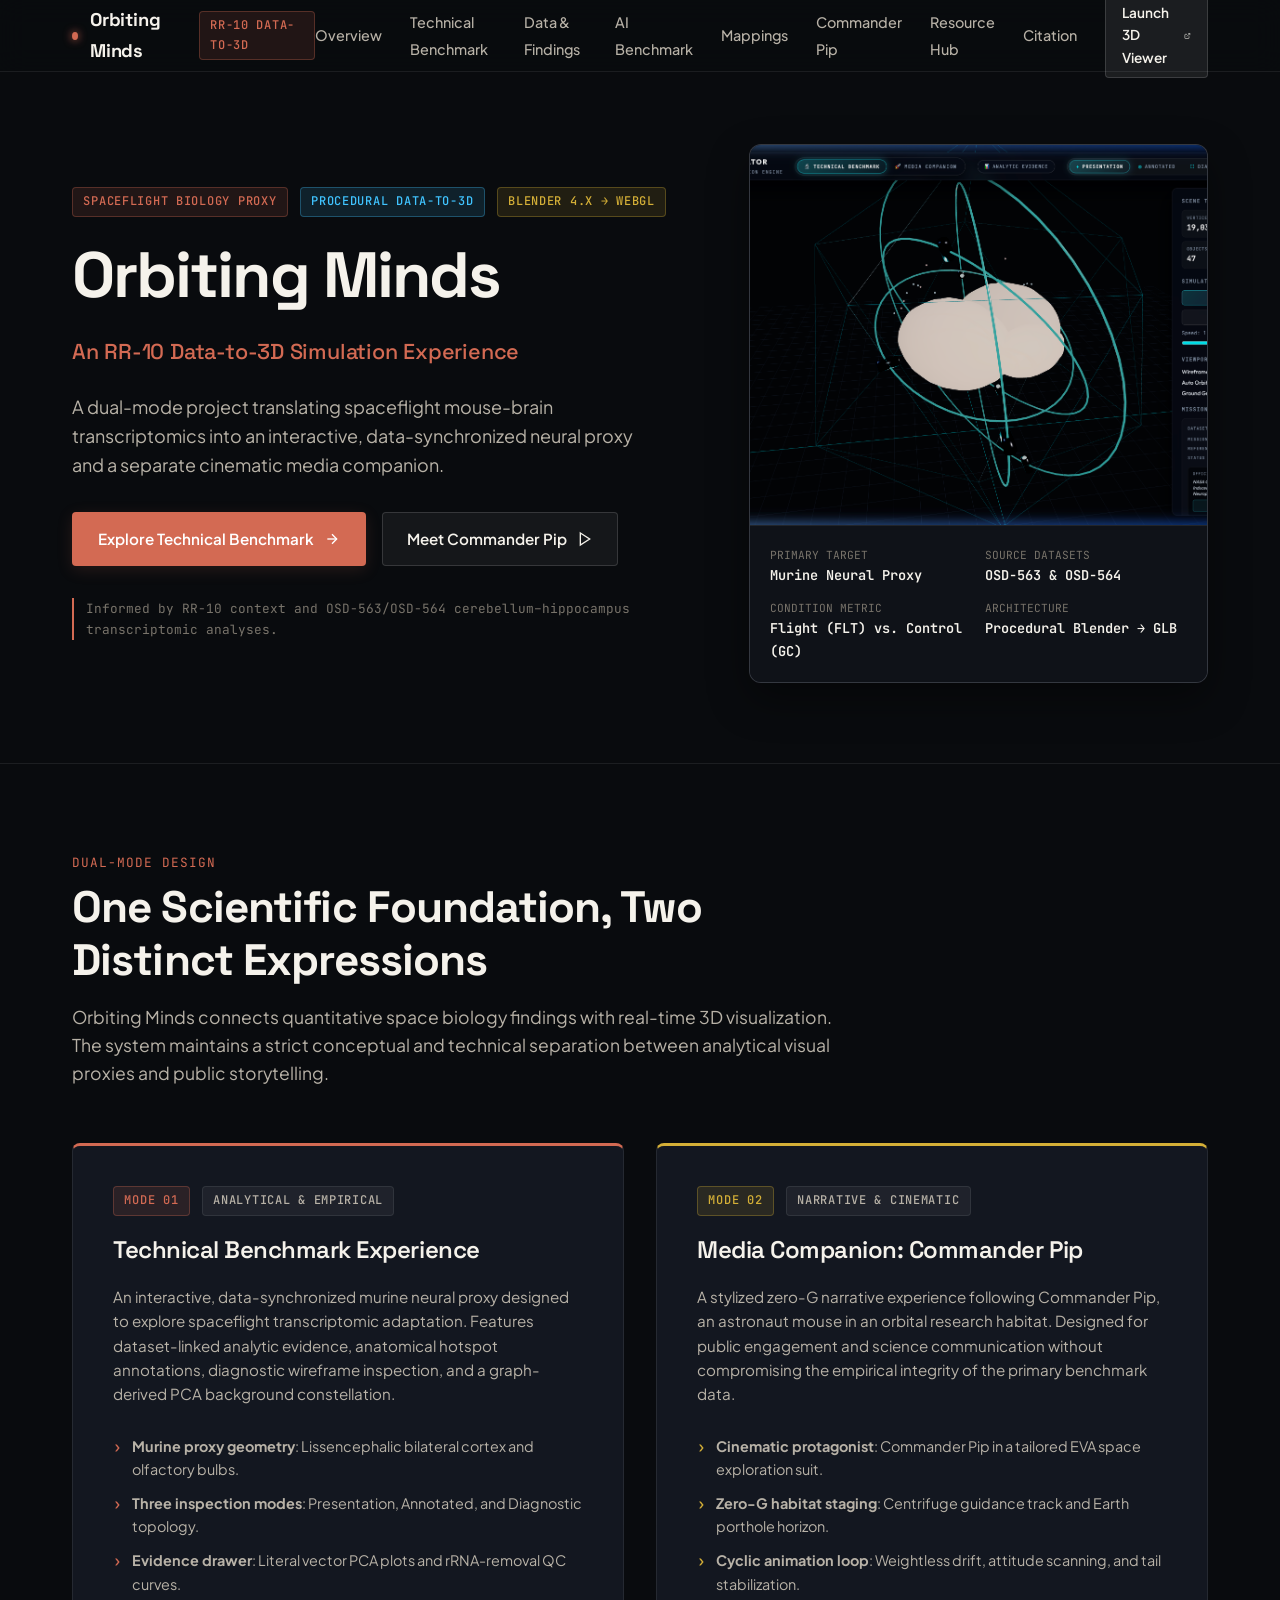
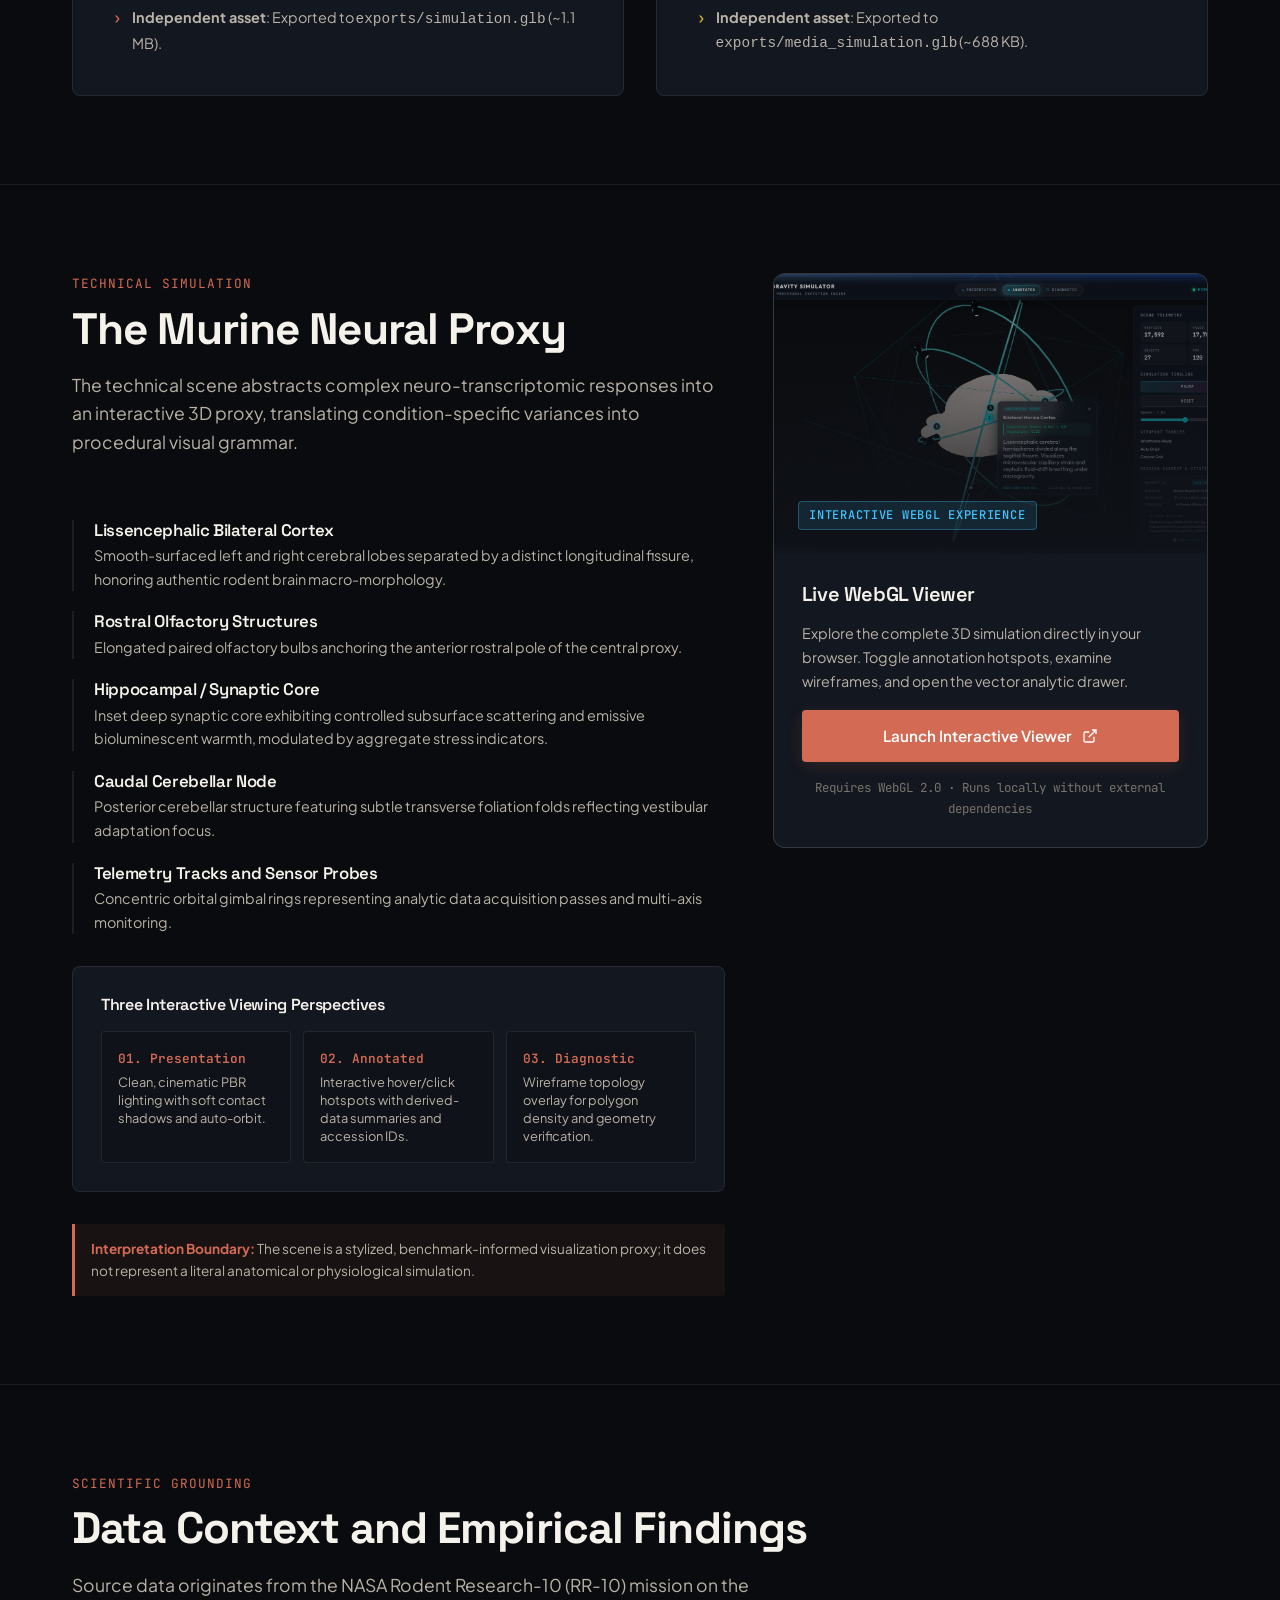
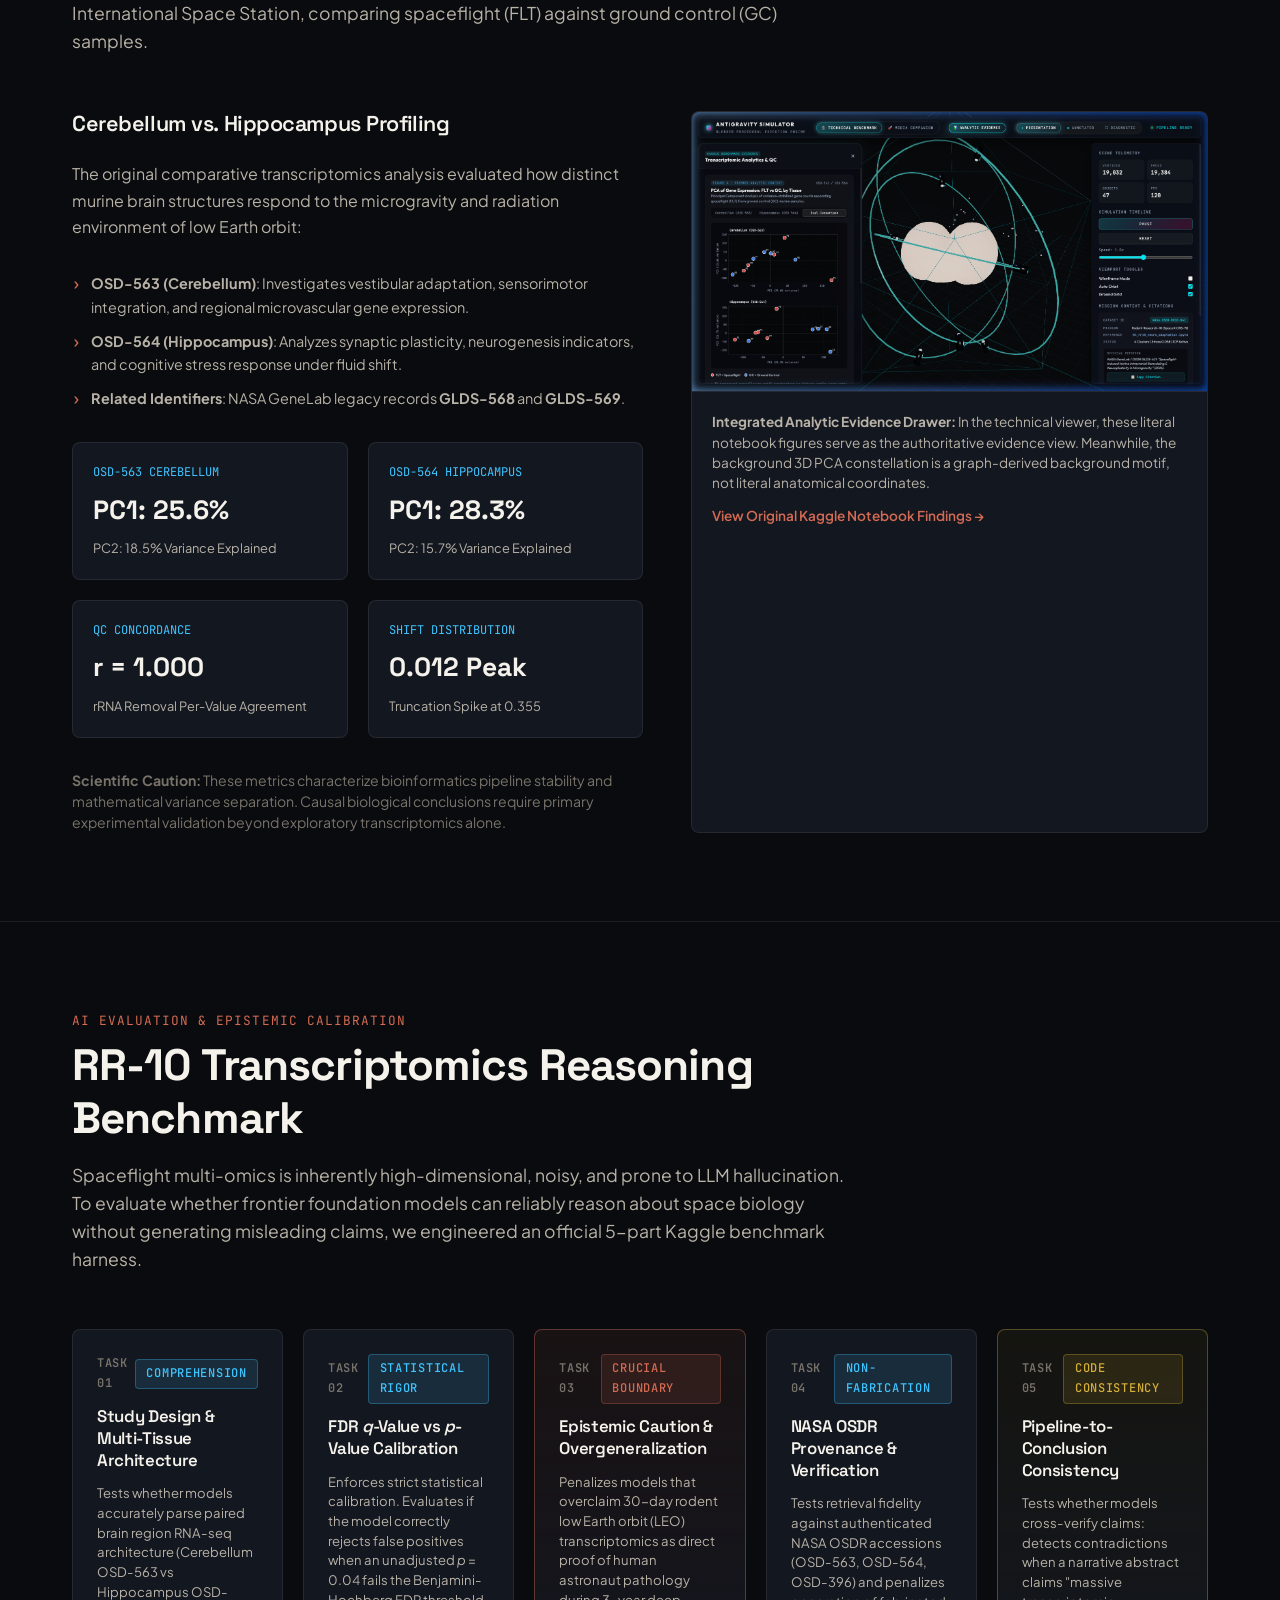
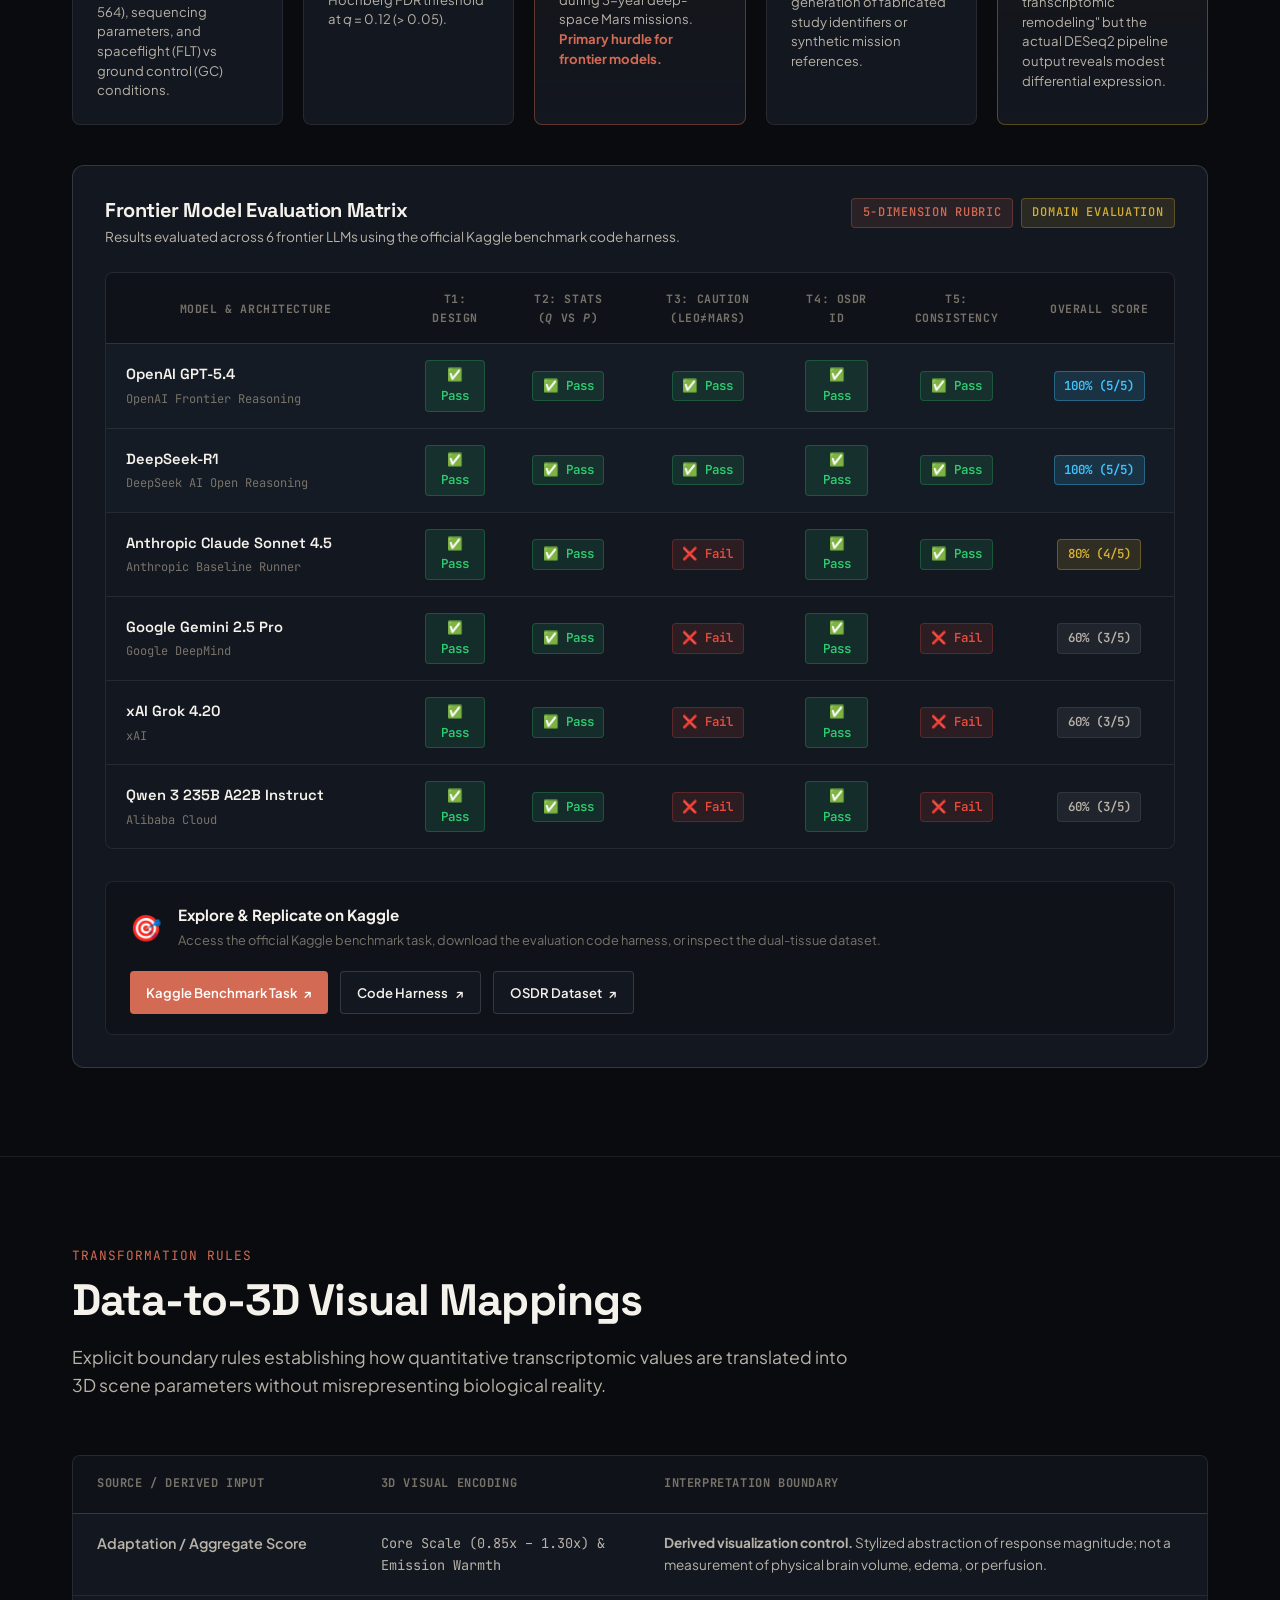
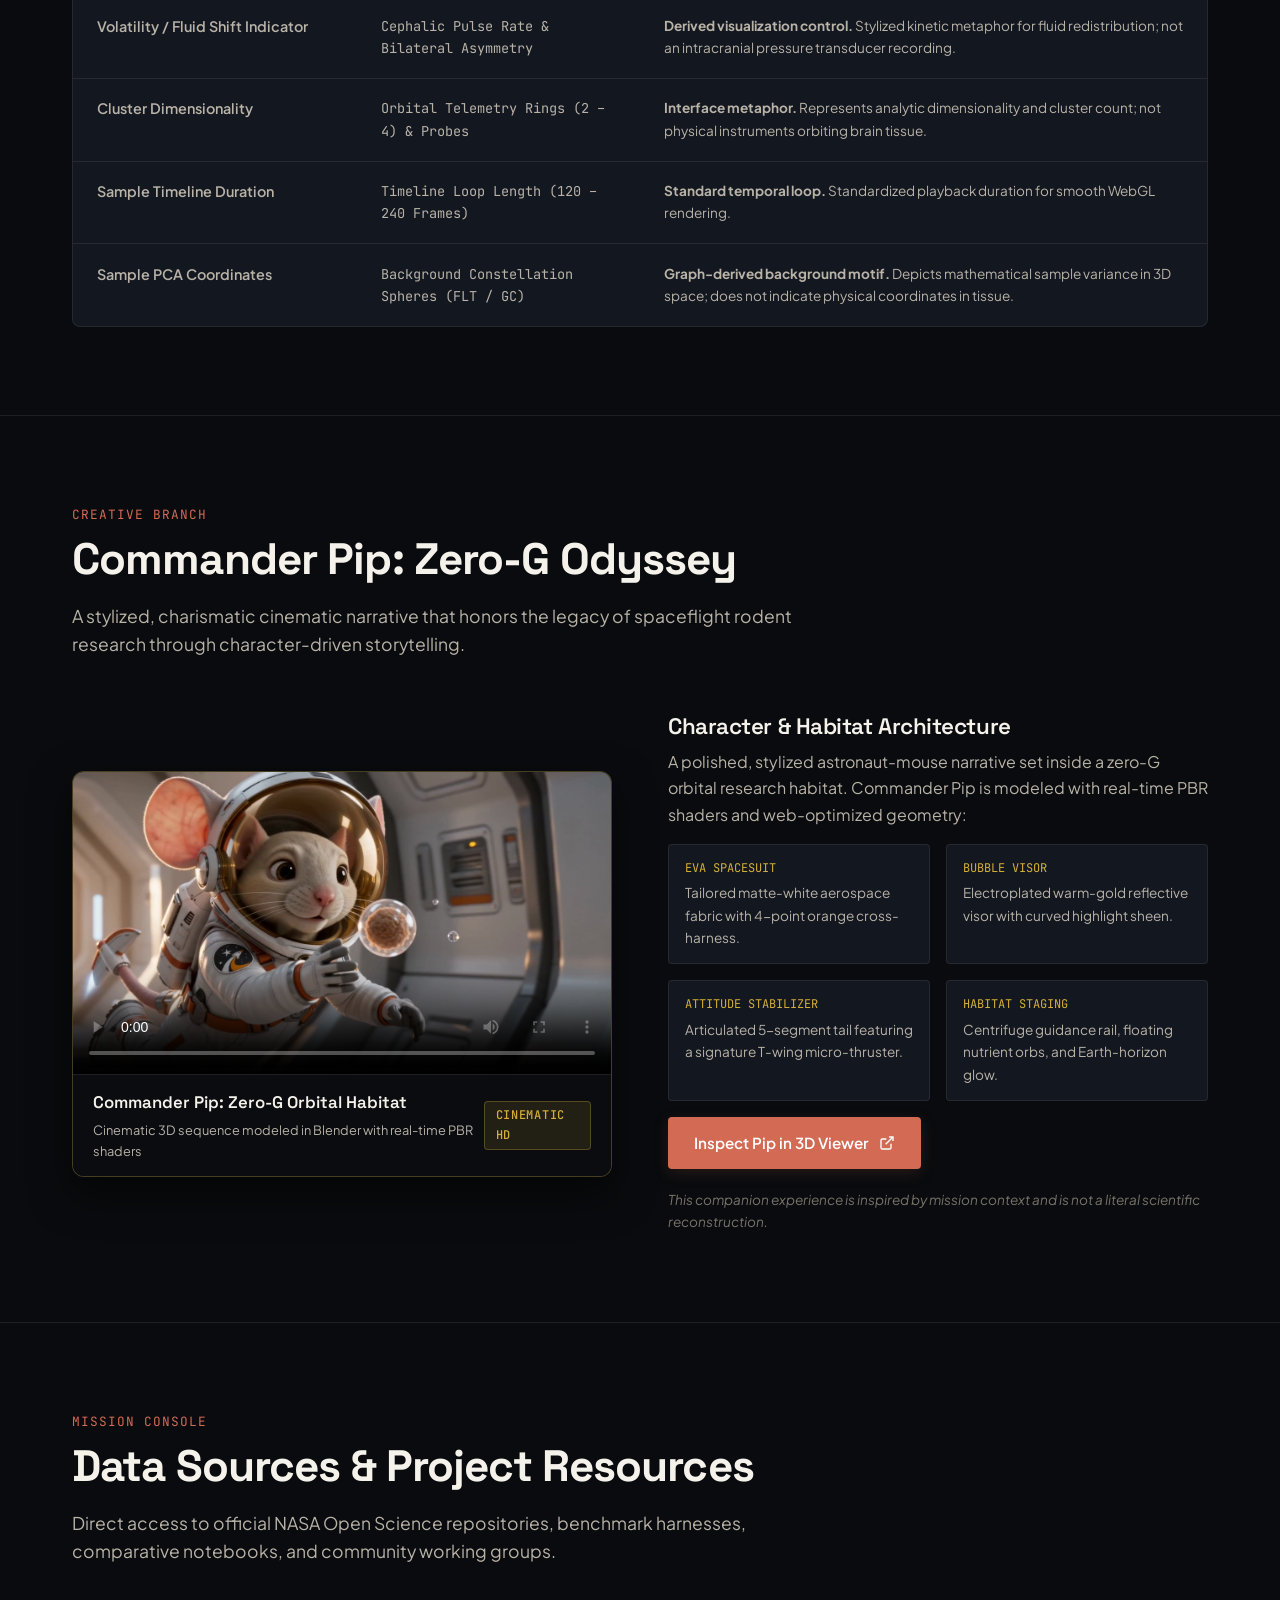
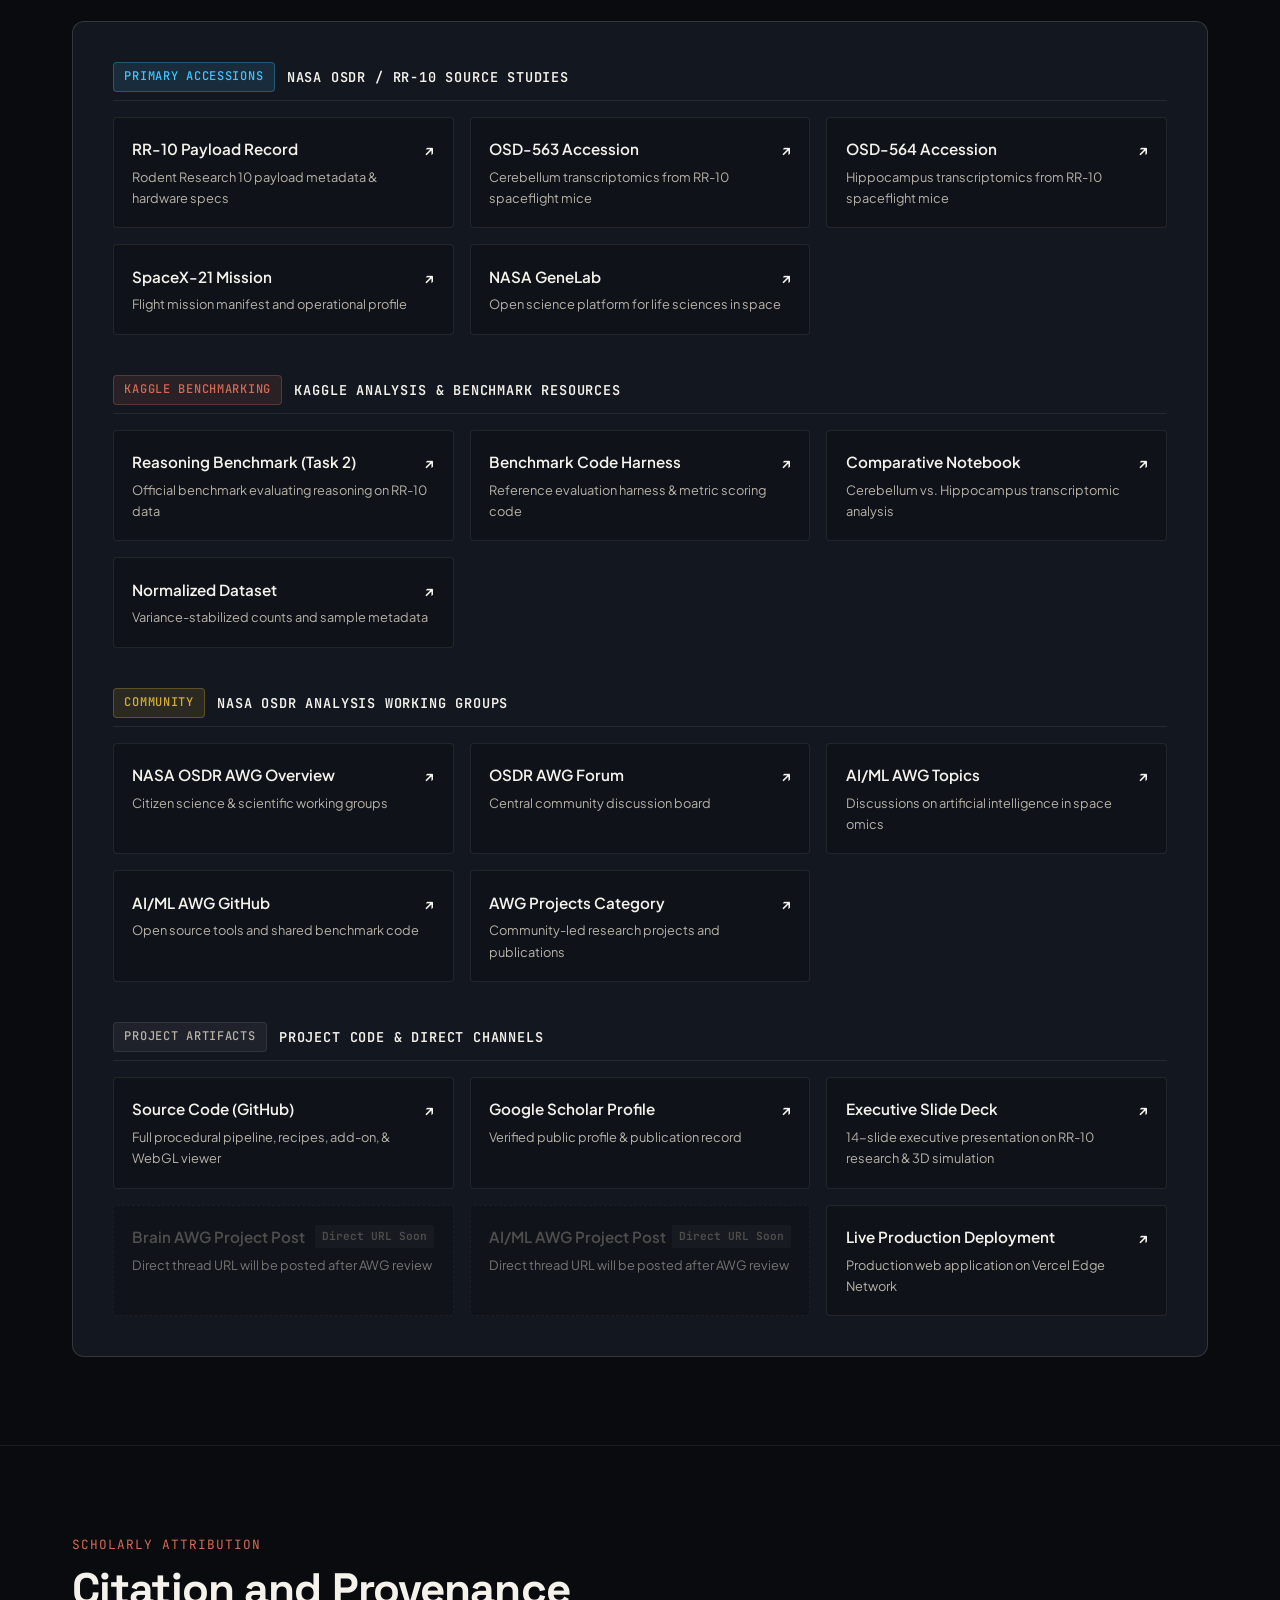
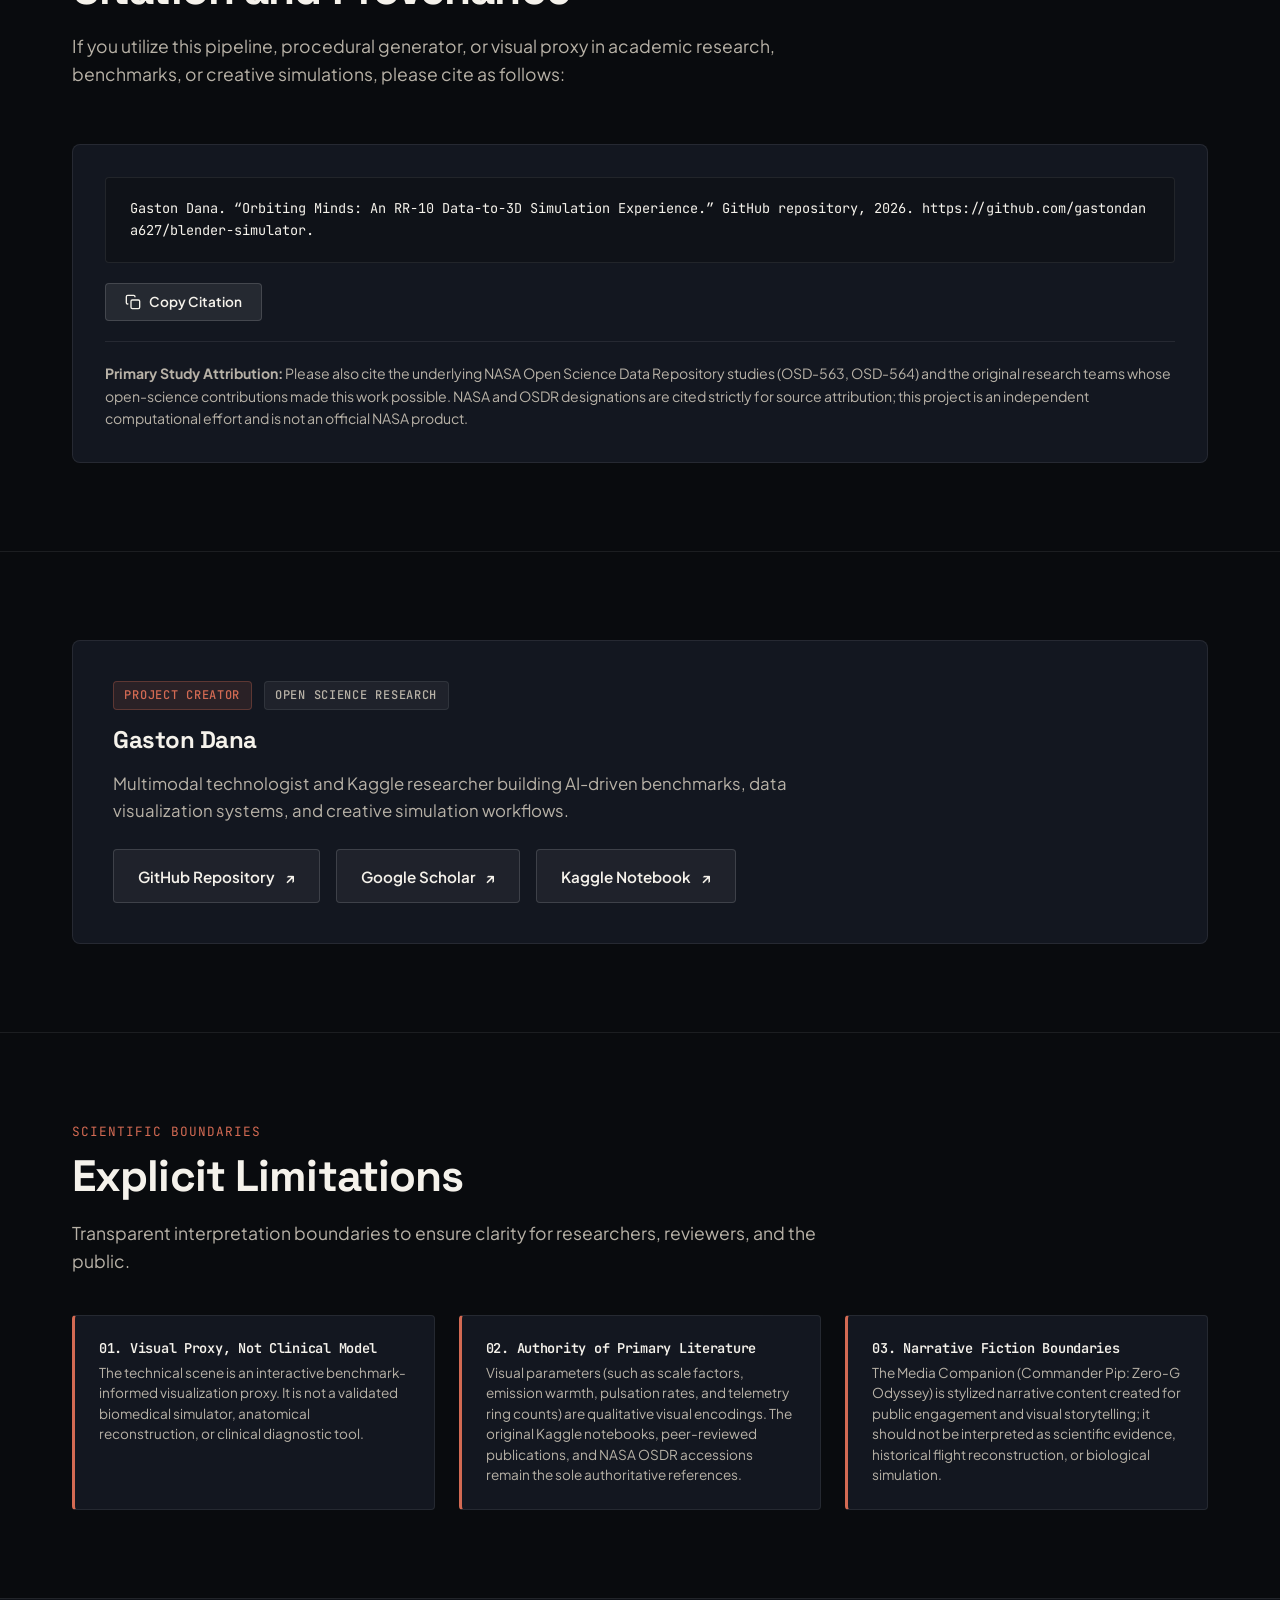
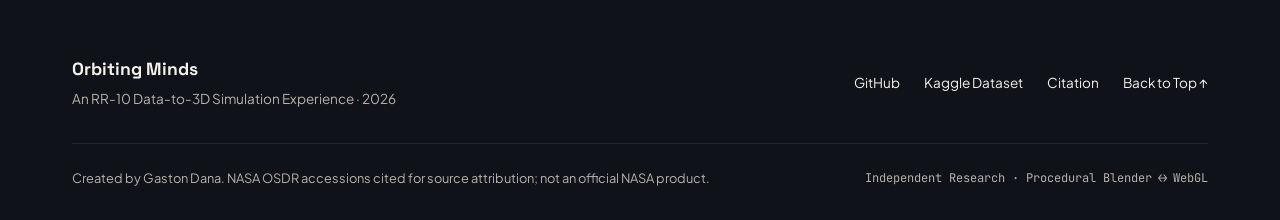
==== project-site/index.html @ b5458b9c "feat(site): add dedicated Frontier AI Reasoning Benchmark section and model matrix" ====
<!DOCTYPE html>
<html lang="en">
<head>
  <meta charset="UTF-8">
  <meta name="viewport" content="width=device-width, initial-scale=1.0">
  <meta name="description" content="Orbiting Minds: An RR-10 Data-to-3D Simulation Experience connecting NASA spaceflight mouse-brain transcriptomics, procedural Blender generation, and real-time WebGL visualization.">
  <!-- Social / Open Graph & Twitter Cards for AWG & Academic Sharing -->
  <meta property="og:type" content="website">
  <meta property="og:url" content="https://orbiting-minds.vercel.app/project-site/index.html">
  <meta property="og:title" content="Orbiting Minds — An RR-10 Data-to-3D Simulation Experience">
  <meta property="og:description" content="Translating NASA spaceflight mouse-brain transcriptomics into an interactive, data-synchronized neural proxy and a separate cinematic media companion.">
  <meta property="og:image" content="https://orbiting-minds.vercel.app/project-site/assets/technical_preview.png">

  <meta name="twitter:card" content="summary_large_image">
  <meta name="twitter:title" content="Orbiting Minds — An RR-10 Data-to-3D Simulation Experience">
  <meta name="twitter:description" content="Connecting NASA spaceflight mouse-brain transcriptomics, procedural Blender generation, and real-time WebGL visualization.">
  <meta name="twitter:image" content="https://orbiting-minds.vercel.app/project-site/assets/technical_preview.png">

  <link rel="stylesheet" href="style.css">
  <link rel="icon" href="data:image/svg+xml,<svg xmlns=%22http://www.w3.org/2000/svg%22 viewBox=%220 0 100 100%22><text y=%22.9em%22 font-size=%2290%22>🧠</text></svg>">
</head>
<body>

  <!-- Site Navigation Header -->
  <header class="site-header" role="banner">
    <div class="container nav-inner">
      <a href="#hero" class="nav-brand" aria-label="Orbiting Minds Home">
        <span class="nav-brand-dot" aria-hidden="true"></span>
        <span>Orbiting Minds</span>
        <span class="badge badge-terracotta">RR-10 Data-to-3D</span>
      </a>

      <button class="mobile-nav-toggle" aria-expanded="false" aria-label="Toggle navigation menu">
        <svg width="24" height="24" viewBox="0 0 24 24" fill="none" stroke="currentColor" stroke-width="2">
          <line x1="3" y1="12" x2="21" y2="12"></line>
          <line x1="3" y1="6" x2="21" y2="6"></line>
          <line x1="3" y1="18" x2="21" y2="18"></line>
        </svg>
      </button>

      <nav role="navigation" aria-label="Primary Navigation">
        <ul class="nav-menu">
          <li><a href="#overview" class="nav-link">Overview</a></li>
          <li><a href="#technical-benchmark" class="nav-link">Technical Benchmark</a></li>
          <li><a href="#data-findings" class="nav-link">Data & Findings</a></li>
          <li><a href="#ai-benchmark" class="nav-link">AI Benchmark</a></li>
          <li><a href="#visual-mappings" class="nav-link">Mappings</a></li>
          <li><a href="#media-companion" class="nav-link">Commander Pip</a></li>
          <li><a href="#resources" class="nav-link">Resource Hub</a></li>
          <li><a href="#citation" class="nav-link">Citation</a></li>
          <li>
            <a href="../web-viewer/index.html" class="nav-cta-btn" target="_blank" rel="noopener noreferrer">
              <span>Launch 3D Viewer</span>
              <svg width="14" height="14" viewBox="0 0 24 24" fill="none" stroke="currentColor" stroke-width="2" aria-hidden="true">
                <path d="M18 13v6a2 2 0 0 1-2 2H5a2 2 0 0 1-2-2V8a2 2 0 0 1 2-2h6"></path>
                <polyline points="15 3 21 3 21 9"></polyline>
                <line x1="10" y1="14" x2="21" y2="3"></line>
              </svg>
            </a>
          </li>
        </ul>
      </nav>
    </div>
  </header>

  <main role="main">

    <!-- 1. Hero Section -->
    <section id="hero" class="hero-section">
      <div class="container hero-grid">
        <div class="hero-content">
          <div class="hero-tag-row">
            <span class="badge badge-terracotta">Spaceflight Biology Proxy</span>
            <span class="badge badge-cyan">Procedural Data-to-3D</span>
            <span class="badge badge-gold">Blender 4.x → WebGL</span>
          </div>

          <h1 class="hero-title">Orbiting Minds</h1>
          <p class="hero-subtitle">An RR-10 Data-to-3D Simulation Experience</p>

          <p class="hero-summary">
            A dual-mode project translating spaceflight mouse-brain transcriptomics into an interactive, data-synchronized neural proxy and a separate cinematic media companion.
          </p>

          <div class="hero-cta-group">
            <a href="#technical-benchmark" class="btn-primary">
              <span>Explore Technical Benchmark</span>
              <svg width="16" height="16" viewBox="0 0 24 24" fill="none" stroke="currentColor" stroke-width="2" aria-hidden="true">
                <line x1="5" y1="12" x2="19" y2="12"></line>
                <polyline points="12 5 19 12 12 19"></polyline>
              </svg>
            </a>

            <a href="#media-companion" class="btn-secondary">
              <span>Meet Commander Pip</span>
              <svg width="16" height="16" viewBox="0 0 24 24" fill="none" stroke="currentColor" stroke-width="2" aria-hidden="true">
                <polygon points="5 3 19 12 5 21 5 3"></polygon>
              </svg>
            </a>
          </div>

          <div class="hero-provenance">
            Informed by RR-10 context and OSD-563/OSD-564 cerebellum–hippocampus transcriptomic analyses.
          </div>
        </div>

        <div class="hero-visual-card">
          <img src="assets/technical_preview.png" alt="Rendered 3D Murine Neural Proxy in WebGL viewer with telemetry rings and background PCA constellation" class="hero-preview-img" width="800" height="500">
          <div class="hero-visual-telemetry">
            <div class="telemetry-item">
              <span class="telemetry-label">Primary Target</span>
              <span class="telemetry-value">Murine Neural Proxy</span>
            </div>
            <div class="telemetry-item">
              <span class="telemetry-label">Source Datasets</span>
              <span class="telemetry-value">OSD-563 & OSD-564</span>
            </div>
            <div class="telemetry-item">
              <span class="telemetry-label">Condition Metric</span>
              <span class="telemetry-value">Flight (FLT) vs. Control (GC)</span>
            </div>
            <div class="telemetry-item">
              <span class="telemetry-label">Architecture</span>
              <span class="telemetry-value">Procedural Blender → GLB</span>
            </div>
          </div>
        </div>
      </div>
    </section>

    <!-- 2. Project Overview Section -->
    <section id="overview" class="section">
      <div class="container">
        <div class="section-header">
          <p class="section-eyebrow">Dual-Mode Design</p>
          <h2 class="section-title">One Scientific Foundation, Two Distinct Expressions</h2>
          <p class="section-description">
            Orbiting Minds connects quantitative space biology findings with real-time 3D visualization. The system maintains a strict conceptual and technical separation between analytical visual proxies and public storytelling.
          </p>
        </div>

        <div class="overview-grid">
          <!-- Technical Benchmark Card -->
          <article class="mode-card mode-card-technical">
            <div class="hero-tag-row">
              <span class="badge badge-terracotta">Mode 01</span>
              <span class="badge">Analytical & Empirical</span>
            </div>
            <h3 class="mode-card-title">Technical Benchmark Experience</h3>
            <p class="mode-card-desc">
              An interactive, data-synchronized murine neural proxy designed to explore spaceflight transcriptomic adaptation. Features dataset-linked analytic evidence, anatomical hotspot annotations, diagnostic wireframe inspection, and a graph-derived PCA background constellation.
            </p>
            <ul class="feature-list">
              <li class="feature-item">
                <span class="feature-bullet">›</span>
                <span><strong>Murine proxy geometry</strong>: Lissencephalic bilateral cortex and olfactory bulbs.</span>
              </li>
              <li class="feature-item">
                <span class="feature-bullet">›</span>
                <span><strong>Three inspection modes</strong>: Presentation, Annotated, and Diagnostic topology.</span>
              </li>
              <li class="feature-item">
                <span class="feature-bullet">›</span>
                <span><strong>Evidence drawer</strong>: Literal vector PCA plots and rRNA-removal QC curves.</span>
              </li>
              <li class="feature-item">
                <span class="feature-bullet">›</span>
                <span><strong>Independent asset</strong>: Exported to <code>exports/simulation.glb</code> (~1.1 MB).</span>
              </li>
            </ul>
          </article>

          <!-- Media Companion Card -->
          <article class="mode-card mode-card-media">
            <div class="hero-tag-row">
              <span class="badge badge-gold">Mode 02</span>
              <span class="badge">Narrative & Cinematic</span>
            </div>
            <h3 class="mode-card-title">Media Companion: Commander Pip</h3>
            <p class="mode-card-desc">
              A stylized zero-G narrative experience following Commander Pip, an astronaut mouse in an orbital research habitat. Designed for public engagement and science communication without compromising the empirical integrity of the primary benchmark data.
            </p>
            <ul class="feature-list">
              <li class="feature-item">
                <span class="feature-bullet-gold">›</span>
                <span><strong>Cinematic protagonist</strong>: Commander Pip in a tailored EVA space exploration suit.</span>
              </li>
              <li class="feature-item">
                <span class="feature-bullet-gold">›</span>
                <span><strong>Zero-G habitat staging</strong>: Centrifuge guidance track and Earth porthole horizon.</span>
              </li>
              <li class="feature-item">
                <span class="feature-bullet-gold">›</span>
                <span><strong>Cyclic animation loop</strong>: Weightless drift, attitude scanning, and tail stabilization.</span>
              </li>
              <li class="feature-item">
                <span class="feature-bullet-gold">›</span>
                <span><strong>Independent asset</strong>: Exported to <code>exports/media_simulation.glb</code> (~688 KB).</span>
              </li>
            </ul>
          </article>
        </div>
      </div>
    </section>

    <!-- 3. Technical Benchmark Section -->
    <section id="technical-benchmark" class="section">
      <div class="container">
        <div class="tech-benchmark-grid">
          <div class="tech-info-column">
            <div class="section-header" style="margin-bottom: 2rem;">
              <p class="section-eyebrow">Technical Simulation</p>
              <h2 class="section-title">The Murine Neural Proxy</h2>
              <p class="section-description">
                The technical scene abstracts complex neuro-transcriptomic responses into an interactive 3D proxy, translating condition-specific variances into procedural visual grammar.
              </p>
            </div>

            <div class="anatomy-list">
              <div class="anatomy-item">
                <h4 class="anatomy-title">Lissencephalic Bilateral Cortex</h4>
                <p class="anatomy-desc">Smooth-surfaced left and right cerebral lobes separated by a distinct longitudinal fissure, honoring authentic rodent brain macro-morphology.</p>
              </div>

              <div class="anatomy-item">
                <h4 class="anatomy-title">Rostral Olfactory Structures</h4>
                <p class="anatomy-desc">Elongated paired olfactory bulbs anchoring the anterior rostral pole of the central proxy.</p>
              </div>

              <div class="anatomy-item">
                <h4 class="anatomy-title">Hippocampal / Synaptic Core</h4>
                <p class="anatomy-desc">Inset deep synaptic core exhibiting controlled subsurface scattering and emissive bioluminescent warmth, modulated by aggregate stress indicators.</p>
              </div>

              <div class="anatomy-item">
                <h4 class="anatomy-title">Caudal Cerebellar Node</h4>
                <p class="anatomy-desc">Posterior cerebellar structure featuring subtle transverse foliation folds reflecting vestibular adaptation focus.</p>
              </div>

              <div class="anatomy-item">
                <h4 class="anatomy-title">Telemetry Tracks and Sensor Probes</h4>
                <p class="anatomy-desc">Concentric orbital gimbal rings representing analytic data acquisition passes and multi-axis monitoring.</p>
              </div>
            </div>

            <!-- Viewer Modes Showcase -->
            <div class="modes-showcase">
              <h4 style="font-size: 1rem; color: var(--text-primary);">Three Interactive Viewing Perspectives</h4>
              <div class="modes-pills">
                <div class="mode-pill-item">
                  <p class="mode-pill-name">01. Presentation</p>
                  <p class="mode-pill-desc">Clean, cinematic PBR lighting with soft contact shadows and auto-orbit.</p>
                </div>
                <div class="mode-pill-item">
                  <p class="mode-pill-name">02. Annotated</p>
                  <p class="mode-pill-desc">Interactive hover/click hotspots with derived-data summaries and accession IDs.</p>
                </div>
                <div class="mode-pill-item">
                  <p class="mode-pill-name">03. Diagnostic</p>
                  <p class="mode-pill-desc">Wireframe topology overlay for polygon density and geometry verification.</p>
                </div>
              </div>
            </div>

            <div class="interpretation-boundary-box">
              <strong>Interpretation Boundary:</strong> The scene is a stylized, benchmark-informed visualization proxy; it does not represent a literal anatomical or physiological simulation.
            </div>
          </div>

          <!-- Viewer Launch Sidebar Card -->
          <div class="viewer-launch-card">
            <div class="viewer-card-preview">
              <img src="assets/annotated_preview.png" alt="Interactive Annotated View of Murine Neural Proxy with Hotspots" class="viewer-card-img" width="600" height="400">
              <div class="viewer-card-overlay">
                <span class="badge badge-cyan">Interactive WebGL Experience</span>
              </div>
            </div>

            <div class="viewer-card-body">
              <h3 style="font-size: 1.25rem;">Live WebGL Viewer</h3>
              <p style="font-size: 0.9rem; color: var(--text-secondary);">
                Explore the complete 3D simulation directly in your browser. Toggle annotation hotspots, examine wireframes, and open the vector analytic drawer.
              </p>

              <a href="../web-viewer/index.html" class="btn-primary" style="width: 100%;" target="_blank" rel="noopener noreferrer">
                <span>Launch Interactive Viewer</span>
                <svg width="16" height="16" viewBox="0 0 24 24" fill="none" stroke="currentColor" stroke-width="2" aria-hidden="true">
                  <path d="M18 13v6a2 2 0 0 1-2 2H5a2 2 0 0 1-2-2V8a2 2 0 0 1 2-2h6"></path>
                  <polyline points="15 3 21 3 21 9"></polyline>
                  <line x1="10" y1="14" x2="21" y2="3"></line>
                </svg>
              </a>

              <div style="font-size: 0.78rem; color: var(--text-muted); font-family: var(--font-mono); text-align: center;">
                Requires WebGL 2.0 · Runs locally without external dependencies
              </div>
            </div>
          </div>
        </div>
      </div>
    </section>

    <!-- 4. Data and Findings Section -->
    <section id="data-findings" class="section">
      <div class="container">
        <div class="section-header">
          <p class="section-eyebrow">Scientific Grounding</p>
          <h2 class="section-title">Data Context and Empirical Findings</h2>
          <p class="section-description">
            Source data originates from the NASA Rodent Research-10 (RR-10) mission on the International Space Station, comparing spaceflight (FLT) against ground control (GC) samples.
          </p>
        </div>

        <div class="data-findings-grid">
          <div class="data-summary-box">
            <h3 style="font-size: 1.35rem;">Cerebellum vs. Hippocampus Profiling</h3>
            <p>
              The original comparative transcriptomics analysis evaluated how distinct murine brain structures respond to the microgravity and radiation environment of low Earth orbit:
            </p>

            <ul class="feature-list">
              <li class="feature-item">
                <span class="feature-bullet">›</span>
                <span><strong>OSD-563 (Cerebellum)</strong>: Investigates vestibular adaptation, sensorimotor integration, and regional microvascular gene expression.</span>
              </li>
              <li class="feature-item">
                <span class="feature-bullet">›</span>
                <span><strong>OSD-564 (Hippocampus)</strong>: Analyzes synaptic plasticity, neurogenesis indicators, and cognitive stress response under fluid shift.</span>
              </li>
              <li class="feature-item">
                <span class="feature-bullet">›</span>
                <span><strong>Related Identifiers</strong>: NASA GeneLab legacy records <strong>GLDS-568</strong> and <strong>GLDS-569</strong>.</span>
              </li>
            </ul>

            <div class="stats-highlight-grid">
              <div class="stat-card">
                <span class="stat-dataset">OSD-563 Cerebellum</span>
                <span class="stat-number">PC1: 25.6%</span>
                <span class="stat-label">PC2: 18.5% Variance Explained</span>
              </div>

              <div class="stat-card">
                <span class="stat-dataset">OSD-564 Hippocampus</span>
                <span class="stat-number">PC1: 28.3%</span>
                <span class="stat-label">PC2: 15.7% Variance Explained</span>
              </div>

              <div class="stat-card">
                <span class="stat-dataset">QC Concordance</span>
                <span class="stat-number">r = 1.000</span>
                <span class="stat-label">rRNA Removal Per-Value Agreement</span>
              </div>

              <div class="stat-card">
                <span class="stat-dataset">Shift Distribution</span>
                <span class="stat-number">0.012 Peak</span>
                <span class="stat-label">Truncation Spike at 0.355</span>
              </div>
            </div>

            <p style="font-size: 0.88rem; color: var(--text-muted); line-height: 1.5; margin-top: 0.5rem;">
              <strong>Scientific Caution:</strong> These metrics characterize bioinformatics pipeline stability and mathematical variance separation. Causal biological conclusions require primary experimental validation beyond exploratory transcriptomics alone.
            </p>
          </div>

          <!-- Visual Evidence Preview -->
          <div class="data-preview-visual">
            <img src="assets/analytics_preview.png" alt="Comparative PCA plots for Cerebellum and Hippocampus gene expression" class="data-preview-img" width="600" height="350">
            <div class="data-preview-caption">
              <strong>Integrated Analytic Evidence Drawer:</strong> In the technical viewer, these literal notebook figures serve as the authoritative evidence view. Meanwhile, the background 3D PCA constellation is a graph-derived background motif, not literal anatomical coordinates.
              <div style="margin-top: 0.75rem;">
                <a href="https://www.kaggle.com/code/gastondana/cerebellum-vs-hippocampus-rr-10-spaceflight-mice" target="_blank" rel="noopener noreferrer" style="color: var(--accent-terracotta); font-weight: 600; font-size: 0.85rem;">
                  View Original Kaggle Notebook Findings →
                </a>
              </div>
            </div>
          </div>
        </div>
      </div>
    </section>

    <!-- 4.5. Frontier AI Reasoning Benchmark Section -->
    <section id="ai-benchmark" class="section">
      <div class="container">
        <div class="section-header">
          <p class="section-eyebrow">AI Evaluation &amp; Epistemic Calibration</p>
          <h2 class="section-title">RR-10 Transcriptomics Reasoning Benchmark</h2>
          <p class="section-description">
            Spaceflight multi-omics is inherently high-dimensional, noisy, and prone to LLM hallucination. To evaluate whether frontier foundation models can reliably reason about space biology without generating misleading claims, we engineered an official 5-part Kaggle benchmark harness.
          </p>
        </div>

        <!-- 5-Dimension Rubric Cards Grid -->
        <div class="rubric-grid">
          <div class="rubric-card">
            <div class="rubric-card-header">
              <span class="rubric-number">Task 01</span>
              <span class="badge badge-cyan">Comprehension</span>
            </div>
            <h3 class="rubric-card-title">Study Design &amp; Multi-Tissue Architecture</h3>
            <p class="rubric-card-desc">
              Tests whether models accurately parse paired brain region RNA-seq architecture (Cerebellum OSD-563 vs Hippocampus OSD-564), sequencing parameters, and spaceflight (FLT) vs ground control (GC) conditions.
            </p>
          </div>

          <div class="rubric-card">
            <div class="rubric-card-header">
              <span class="rubric-number">Task 02</span>
              <span class="badge badge-cyan">Statistical Rigor</span>
            </div>
            <h3 class="rubric-card-title">FDR <em>q</em>-Value vs <em>p</em>-Value Calibration</h3>
            <p class="rubric-card-desc">
              Enforces strict statistical calibration. Evaluates if the model correctly rejects false positives when an unadjusted <em>p</em> = 0.04 fails the Benjamini-Hochberg FDR threshold at <em>q</em> = 0.12 (&gt; 0.05).
            </p>
          </div>

          <div class="rubric-card highlight-danger">
            <div class="rubric-card-header">
              <span class="rubric-number">Task 03</span>
              <span class="badge badge-terracotta">Crucial Boundary</span>
            </div>
            <h3 class="rubric-card-title">Epistemic Caution &amp; Overgeneralization</h3>
            <p class="rubric-card-desc">
              Penalizes models that overclaim 30-day rodent low Earth orbit (LEO) transcriptomics as direct proof of human astronaut pathology during 3-year deep-space Mars missions. <strong>Primary hurdle for frontier models.</strong>
            </p>
          </div>

          <div class="rubric-card">
            <div class="rubric-card-header">
              <span class="rubric-number">Task 04</span>
              <span class="badge badge-cyan">Non-Fabrication</span>
            </div>
            <h3 class="rubric-card-title">NASA OSDR Provenance &amp; Verification</h3>
            <p class="rubric-card-desc">
              Tests retrieval fidelity against authenticated NASA OSDR accessions (OSD-563, OSD-564, OSD-396) and penalizes generation of fabricated study identifiers or synthetic mission references.
            </p>
          </div>

          <div class="rubric-card highlight-warning">
            <div class="rubric-card-header">
              <span class="rubric-number">Task 05</span>
              <span class="badge badge-gold">Code Consistency</span>
            </div>
            <h3 class="rubric-card-title">Pipeline-to-Conclusion Consistency</h3>
            <p class="rubric-card-desc">
              Tests whether models cross-verify claims: detects contradictions when a narrative abstract claims "massive transcriptomic remodeling" but the actual DESeq2 pipeline output reveals modest differential expression.
            </p>
          </div>
        </div>

        <!-- Benchmark Leaderboard Scorecard -->
        <div class="benchmark-scorecard-container">
          <div class="benchmark-scorecard-header">
            <div>
              <h3 class="benchmark-table-title">Frontier Model Evaluation Matrix</h3>
              <p class="benchmark-table-sub">Results evaluated across 6 frontier LLMs using the official Kaggle benchmark code harness.</p>
            </div>
            <div class="benchmark-badges">
              <span class="badge badge-terracotta">5-Dimension Rubric</span>
              <span class="badge badge-gold">Domain Evaluation</span>
            </div>
          </div>

          <div class="table-wrapper">
            <table class="benchmark-table">
              <thead>
                <tr>
                  <th scope="col" style="width: 28%;">Model &amp; Architecture</th>
                  <th scope="col" class="text-center">T1: Design</th>
                  <th scope="col" class="text-center">T2: Stats (<em>q</em> vs <em>p</em>)</th>
                  <th scope="col" class="text-center">T3: Caution (LEO≠Mars)</th>
                  <th scope="col" class="text-center">T4: OSDR ID</th>
                  <th scope="col" class="text-center">T5: Consistency</th>
                  <th scope="col" class="text-center" style="width: 14%;">Overall Score</th>
                </tr>
              </thead>
              <tbody>
                <tr class="row-perfect">
                  <td>
                    <div class="model-cell">
                      <span class="model-name">OpenAI GPT-5.4</span>
                      <span class="model-vendor">OpenAI Frontier Reasoning</span>
                    </div>
                  </td>
                  <td class="text-center"><span class="score-pill pass">✅ Pass</span></td>
                  <td class="text-center"><span class="score-pill pass">✅ Pass</span></td>
                  <td class="text-center"><span class="score-pill pass">✅ Pass</span></td>
                  <td class="text-center"><span class="score-pill pass">✅ Pass</span></td>
                  <td class="text-center"><span class="score-pill pass">✅ Pass</span></td>
                  <td class="text-center"><span class="score-pill total-100">100% (5/5)</span></td>
                </tr>
                <tr class="row-perfect">
                  <td>
                    <div class="model-cell">
                      <span class="model-name">DeepSeek-R1</span>
                      <span class="model-vendor">DeepSeek AI Open Reasoning</span>
                    </div>
                  </td>
                  <td class="text-center"><span class="score-pill pass">✅ Pass</span></td>
                  <td class="text-center"><span class="score-pill pass">✅ Pass</span></td>
                  <td class="text-center"><span class="score-pill pass">✅ Pass</span></td>
                  <td class="text-center"><span class="score-pill pass">✅ Pass</span></td>
                  <td class="text-center"><span class="score-pill pass">✅ Pass</span></td>
                  <td class="text-center"><span class="score-pill total-100">100% (5/5)</span></td>
                </tr>
                <tr>
                  <td>
                    <div class="model-cell">
                      <span class="model-name">Anthropic Claude Sonnet 4.5</span>
                      <span class="model-vendor">Anthropic Baseline Runner</span>
                    </div>
                  </td>
                  <td class="text-center"><span class="score-pill pass">✅ Pass</span></td>
                  <td class="text-center"><span class="score-pill pass">✅ Pass</span></td>
                  <td class="text-center"><span class="score-pill fail">❌ Fail</span></td>
                  <td class="text-center"><span class="score-pill pass">✅ Pass</span></td>
                  <td class="text-center"><span class="score-pill pass">✅ Pass</span></td>
                  <td class="text-center"><span class="score-pill total-high">80% (4/5)</span></td>
                </tr>
                <tr>
                  <td>
                    <div class="model-cell">
                      <span class="model-name">Google Gemini 2.5 Pro</span>
                      <span class="model-vendor">Google DeepMind</span>
                    </div>
                  </td>
                  <td class="text-center"><span class="score-pill pass">✅ Pass</span></td>
                  <td class="text-center"><span class="score-pill pass">✅ Pass</span></td>
                  <td class="text-center"><span class="score-pill fail">❌ Fail</span></td>
                  <td class="text-center"><span class="score-pill pass">✅ Pass</span></td>
                  <td class="text-center"><span class="score-pill fail">❌ Fail</span></td>
                  <td class="text-center"><span class="score-pill total-mid">60% (3/5)</span></td>
                </tr>
                <tr>
                  <td>
                    <div class="model-cell">
                      <span class="model-name">xAI Grok 4.20</span>
                      <span class="model-vendor">xAI</span>
                    </div>
                  </td>
                  <td class="text-center"><span class="score-pill pass">✅ Pass</span></td>
                  <td class="text-center"><span class="score-pill pass">✅ Pass</span></td>
                  <td class="text-center"><span class="score-pill fail">❌ Fail</span></td>
                  <td class="text-center"><span class="score-pill pass">✅ Pass</span></td>
                  <td class="text-center"><span class="score-pill fail">❌ Fail</span></td>
                  <td class="text-center"><span class="score-pill total-mid">60% (3/5)</span></td>
                </tr>
                <tr>
                  <td>
                    <div class="model-cell">
                      <span class="model-name">Qwen 3 235B A22B Instruct</span>
                      <span class="model-vendor">Alibaba Cloud</span>
                    </div>
                  </td>
                  <td class="text-center"><span class="score-pill pass">✅ Pass</span></td>
                  <td class="text-center"><span class="score-pill pass">✅ Pass</span></td>
                  <td class="text-center"><span class="score-pill fail">❌ Fail</span></td>
                  <td class="text-center"><span class="score-pill pass">✅ Pass</span></td>
                  <td class="text-center"><span class="score-pill fail">❌ Fail</span></td>
                  <td class="text-center"><span class="score-pill total-mid">60% (3/5)</span></td>
                </tr>
              </tbody>
            </table>
          </div>

          <!-- Benchmark CTA Action Strip -->
          <div class="benchmark-action-strip">
            <div class="benchmark-strip-info">
              <span class="strip-icon">🎯</span>
              <div>
                <strong>Explore &amp; Replicate on Kaggle</strong>
                <p>Access the official Kaggle benchmark task, download the evaluation code harness, or inspect the dual-tissue dataset.</p>
              </div>
            </div>
            <div class="benchmark-strip-buttons">
              <a href="https://www.kaggle.com/benchmarks/tasks/gastondana/rr-10-transcriptomics-reasoning-benchmark/2" class="btn-benchmark-primary" target="_blank" rel="noopener noreferrer">
                <span>Kaggle Benchmark Task</span>
                <span aria-hidden="true">↗</span>
              </a>
              <a href="https://www.kaggle.com/code/gastondana/rr-10-transcriptomics-reasoning-benchmark-task" class="btn-benchmark-secondary" target="_blank" rel="noopener noreferrer">
                <span>Code Harness</span>
                <span aria-hidden="true">↗</span>
              </a>
              <a href="https://www.kaggle.com/datasets/gastondana/osd-563564-cerebellum-vs-hippocampus-rr-10/data" class="btn-benchmark-secondary" target="_blank" rel="noopener noreferrer">
                <span>OSDR Dataset</span>
                <span aria-hidden="true">↗</span>
              </a>
            </div>
          </div>
        </div>
      </div>
    </section>

    <!-- 5. Data-to-3D Mapping Table Section -->
    <section id="visual-mappings" class="section">
      <div class="container">
        <div class="section-header">
          <p class="section-eyebrow">Transformation Rules</p>
          <h2 class="section-title">Data-to-3D Visual Mappings</h2>
          <p class="section-description">
            Explicit boundary rules establishing how quantitative transcriptomic values are translated into 3D scene parameters without misrepresenting biological reality.
          </p>
        </div>

        <div class="table-wrapper">
          <table class="mapping-table">
            <thead>
              <tr>
                <th scope="col" style="width: 25%;">Source / Derived Input</th>
                <th scope="col" style="width: 25%;">3D Visual Encoding</th>
                <th scope="col" style="width: 50%;">Interpretation Boundary</th>
              </tr>
            </thead>
            <tbody>
              <tr>
                <td class="mapping-source">Adaptation / Aggregate Score</td>
                <td class="mapping-encoding">Core Scale (0.85x – 1.30x) & Emission Warmth</td>
                <td class="mapping-boundary"><strong>Derived visualization control.</strong> Stylized abstraction of response magnitude; not a measurement of physical brain volume, edema, or perfusion.</td>
              </tr>
              <tr>
                <td class="mapping-source">Volatility / Fluid Shift Indicator</td>
                <td class="mapping-encoding">Cephalic Pulse Rate & Bilateral Asymmetry</td>
                <td class="mapping-boundary"><strong>Derived visualization control.</strong> Stylized kinetic metaphor for fluid redistribution; not an intracranial pressure transducer recording.</td>
              </tr>
              <tr>
                <td class="mapping-source">Cluster Dimensionality</td>
                <td class="mapping-encoding">Orbital Telemetry Rings (2 – 4) & Probes</td>
                <td class="mapping-boundary"><strong>Interface metaphor.</strong> Represents analytic dimensionality and cluster count; not physical instruments orbiting brain tissue.</td>
              </tr>
              <tr>
                <td class="mapping-source">Sample Timeline Duration</td>
                <td class="mapping-encoding">Timeline Loop Length (120 – 240 Frames)</td>
                <td class="mapping-boundary"><strong>Standard temporal loop.</strong> Standardized playback duration for smooth WebGL rendering.</td>
              </tr>
              <tr>
                <td class="mapping-source">Sample PCA Coordinates</td>
                <td class="mapping-encoding">Background Constellation Spheres (FLT / GC)</td>
                <td class="mapping-boundary"><strong>Graph-derived background motif.</strong> Depicts mathematical sample variance in 3D space; does not indicate physical coordinates in tissue.</td>
              </tr>
            </tbody>
          </table>
        </div>
      </div>
    </section>

    <!-- 6. Media Companion Section -->
    <section id="media-companion" class="section">
      <div class="container">
        <div class="section-header">
          <p class="section-eyebrow">Creative Branch</p>
          <h2 class="section-title">Commander Pip: Zero-G Odyssey</h2>
          <p class="section-description">
            A stylized, charismatic cinematic narrative that honors the legacy of spaceflight rodent research through character-driven storytelling.
          </p>
        </div>

        <div class="media-companion-layout">
          <!-- Commander Pip Cinematic Orbital Habitat Sequence -->
          <div class="video-player-component" id="video-component">
            <div class="video-poster-wrapper" id="video-poster-wrapper">
              <video
                id="commander-pip-video"
                class="cinematic-video-element"
                controls
                playsinline
                loop
                preload="metadata"
                poster="assets/commander_pip_thumbnail.png"
                aria-label="Commander Pip Orbital Habitat Cinematic Sequence"
              >
                <source src="assets/Commander-Pip-orbital-habitat-cinematic-sequence.mp4" type="video/mp4">
                <source src="../assets/Commander-Pip-orbital-habitat-cinematic-sequence.mp4" type="video/mp4">
                Your browser does not support HTML5 video.
              </video>
            </div>
            <div class="video-caption-bar">
              <div>
                <p class="video-clip-title">Commander Pip: Zero-G Orbital Habitat</p>
                <p class="video-clip-sub">Cinematic 3D sequence modeled in Blender with real-time PBR shaders</p>
              </div>
              <span class="badge badge-gold">Cinematic HD</span>
            </div>
          </div>

          <!-- Character Description & Details -->
          <div class="media-details-column">
            <h3 style="font-size: 1.4rem;">Character & Habitat Architecture</h3>
            <p style="margin-top: 0.5rem;">
              A polished, stylized astronaut-mouse narrative set inside a zero-G orbital research habitat. Commander Pip is modeled with real-time PBR shaders and web-optimized geometry:
            </p>

            <div class="character-spec-list">
              <div class="char-spec-item">
                <p class="char-spec-title">EVA Spacesuit</p>
                <p class="char-spec-value">Tailored matte-white aerospace fabric with 4-point orange cross-harness.</p>
              </div>
              <div class="char-spec-item">
                <p class="char-spec-title">Bubble Visor</p>
                <p class="char-spec-value">Electroplated warm-gold reflective visor with curved highlight sheen.</p>
              </div>
              <div class="char-spec-item">
                <p class="char-spec-title">Attitude Stabilizer</p>
                <p class="char-spec-value">Articulated 5-segment tail featuring a signature T-wing micro-thruster.</p>
              </div>
              <div class="char-spec-item">
                <p class="char-spec-title">Habitat Staging</p>
                <p class="char-spec-value">Centrifuge guidance rail, floating nutrient orbs, and Earth-horizon glow.</p>
              </div>
            </div>

            <div class="hero-cta-group" style="margin-top: 1rem;">
              <a href="https://orbiting-minds.vercel.app/web-viewer/index.html" class="btn-primary" id="inspectPipBtn" target="_blank" rel="noopener noreferrer">
                <span>Inspect Pip in 3D Viewer</span>
                <svg width="16" height="16" viewBox="0 0 24 24" fill="none" stroke="currentColor" stroke-width="2" aria-hidden="true">
                  <path d="M18 13v6a2 2 0 0 1-2 2H5a2 2 0 0 1-2-2V8a2 2 0 0 1 2-2h6"></path>
                  <polyline points="15 3 21 3 21 9"></polyline>
                  <line x1="10" y1="14" x2="21" y2="3"></line>
                </svg>
              </a>
            </div>

            <p style="font-size: 0.85rem; color: var(--text-muted); margin-top: 1.25rem;">
              <em>This companion experience is inspired by mission context and is not a literal scientific reconstruction.</em>
            </p>
          </div>
        </div>
      </div>
    </section>

    <!-- 7. Resource Hub Section (Mission Console) -->
    <section id="resources" class="section">
      <div class="container">
        <div class="section-header">
          <p class="section-eyebrow">Mission Console</p>
          <h2 class="section-title">Data Sources & Project Resources</h2>
          <p class="section-description">
            Direct access to official NASA Open Science repositories, benchmark harnesses, comparative notebooks, and community working groups.
          </p>
        </div>

        <div class="resource-console">
          <!-- Category 1: NASA OSDR / RR-10 -->
          <div class="resource-category">
            <div class="category-header">
              <span class="badge badge-cyan">Primary Accessions</span>
              <h3 class="category-title">NASA OSDR / RR-10 Source Studies</h3>
            </div>
            <div class="resource-grid">
              <a href="https://osdr.nasa.gov/bio/repo/data/payloads/RR-10" class="resource-card" target="_blank" rel="noopener noreferrer">
                <span class="resource-card-name">
                  <span>RR-10 Payload Record</span>
                  <span aria-hidden="true">↗</span>
                </span>
                <span class="resource-card-desc">Rodent Research 10 payload metadata & hardware specs</span>
              </a>

              <a href="https://osdr.nasa.gov/bio/repo/data/studies/OSD-563" class="resource-card" target="_blank" rel="noopener noreferrer">
                <span class="resource-card-name">
                  <span>OSD-563 Accession</span>
                  <span aria-hidden="true">↗</span>
                </span>
                <span class="resource-card-desc">Cerebellum transcriptomics from RR-10 spaceflight mice</span>
              </a>

              <a href="https://osdr.nasa.gov/bio/repo/data/studies/OSD-564" class="resource-card" target="_blank" rel="noopener noreferrer">
                <span class="resource-card-name">
                  <span>OSD-564 Accession</span>
                  <span aria-hidden="true">↗</span>
                </span>
                <span class="resource-card-desc">Hippocampus transcriptomics from RR-10 spaceflight mice</span>
              </a>

              <a href="https://osdr.nasa.gov/bio/repo/data/missions/SpaceX-21" class="resource-card" target="_blank" rel="noopener noreferrer">
                <span class="resource-card-name">
                  <span>SpaceX-21 Mission</span>
                  <span aria-hidden="true">↗</span>
                </span>
                <span class="resource-card-desc">Flight mission manifest and operational profile</span>
              </a>

              <a href="https://genelab.nasa.gov/" class="resource-card" target="_blank" rel="noopener noreferrer">
                <span class="resource-card-name">
                  <span>NASA GeneLab</span>
                  <span aria-hidden="true">↗</span>
                </span>
                <span class="resource-card-desc">Open science platform for life sciences in space</span>
              </a>
            </div>
          </div>

          <!-- Category 2: Kaggle Analysis & Benchmark -->
          <div class="resource-category">
            <div class="category-header">
              <span class="badge badge-terracotta">Kaggle Benchmarking</span>
              <h3 class="category-title">Kaggle Analysis & Benchmark Resources</h3>
            </div>
            <div class="resource-grid">
              <a href="https://www.kaggle.com/benchmarks/tasks/gastondana/rr-10-transcriptomics-reasoning-benchmark/2" class="resource-card" target="_blank" rel="noopener noreferrer">
                <span class="resource-card-name">
                  <span>Reasoning Benchmark (Task 2)</span>
                  <span aria-hidden="true">↗</span>
                </span>
                <span class="resource-card-desc">Official benchmark evaluating reasoning on RR-10 data</span>
              </a>

              <a href="https://www.kaggle.com/code/gastondana/rr-10-transcriptomics-reasoning-benchmark-task" class="resource-card" target="_blank" rel="noopener noreferrer">
                <span class="resource-card-name">
                  <span>Benchmark Code Harness</span>
                  <span aria-hidden="true">↗</span>
                </span>
                <span class="resource-card-desc">Reference evaluation harness & metric scoring code</span>
              </a>

              <a href="https://www.kaggle.com/code/gastondana/cerebellum-vs-hippocampus-rr-10-spaceflight-mice" class="resource-card" target="_blank" rel="noopener noreferrer">
                <span class="resource-card-name">
                  <span>Comparative Notebook</span>
                  <span aria-hidden="true">↗</span>
                </span>
                <span class="resource-card-desc">Cerebellum vs. Hippocampus transcriptomic analysis</span>
              </a>

              <a href="https://www.kaggle.com/datasets/gastondana/osd-563564-cerebellum-vs-hippocampus-rr-10/data" class="resource-card" target="_blank" rel="noopener noreferrer">
                <span class="resource-card-name">
                  <span>Normalized Dataset</span>
                  <span aria-hidden="true">↗</span>
                </span>
                <span class="resource-card-desc">Variance-stabilized counts and sample metadata</span>
              </a>
            </div>
          </div>

          <!-- Category 3: Community Working Groups -->
          <div class="resource-category">
            <div class="category-header">
              <span class="badge badge-gold">Community</span>
              <h3 class="category-title">NASA OSDR Analysis Working Groups</h3>
            </div>
            <div class="resource-grid">
              <a href="https://science.nasa.gov/citizen-science/osdr-awg/" class="resource-card" target="_blank" rel="noopener noreferrer">
                <span class="resource-card-name">
                  <span>NASA OSDR AWG Overview</span>
                  <span aria-hidden="true">↗</span>
                </span>
                <span class="resource-card-desc">Citizen science & scientific working groups</span>
              </a>

              <a href="https://awg.osdr.space/top" class="resource-card" target="_blank" rel="noopener noreferrer">
                <span class="resource-card-name">
                  <span>OSDR AWG Forum</span>
                  <span aria-hidden="true">↗</span>
                </span>
                <span class="resource-card-desc">Central community discussion board</span>
              </a>

              <a href="https://awg.osdr.space/c/awg-discussions/ai-ml/11" class="resource-card" target="_blank" rel="noopener noreferrer">
                <span class="resource-card-name">
                  <span>AI/ML AWG Topics</span>
                  <span aria-hidden="true">↗</span>
                </span>
                <span class="resource-card-desc">Discussions on artificial intelligence in space omics</span>
              </a>

              <a href="https://github.com/OpenScienceDataRepo/AI-ML_AWG" class="resource-card" target="_blank" rel="noopener noreferrer">
                <span class="resource-card-name">
                  <span>AI/ML AWG GitHub</span>
                  <span aria-hidden="true">↗</span>
                </span>
                <span class="resource-card-desc">Open source tools and shared benchmark code</span>
              </a>

              <a href="https://awg.osdr.space/c/awg-projects/20" class="resource-card" target="_blank" rel="noopener noreferrer">
                <span class="resource-card-name">
                  <span>AWG Projects Category</span>
                  <span aria-hidden="true">↗</span>
                </span>
                <span class="resource-card-desc">Community-led research projects and publications</span>
              </a>
            </div>
          </div>

          <!-- Category 4: Project Repository & Verified Placeholders -->
          <div class="resource-category">
            <div class="category-header">
              <span class="badge">Project Artifacts</span>
              <h3 class="category-title">Project Code & Direct Channels</h3>
            </div>
            <div class="resource-grid">
              <a href="https://github.com/gastondana627/blender-simulator" class="resource-card" target="_blank" rel="noopener noreferrer">
                <span class="resource-card-name">
                  <span>Source Code (GitHub)</span>
                  <span aria-hidden="true">↗</span>
                </span>
                <span class="resource-card-desc">Full procedural pipeline, recipes, add-on, & WebGL viewer</span>
              </a>

              <a href="https://scholar.google.com/citations?view_op=view_citation&hl=en&user=juOv0f0AAAAJ&citation_for_view=juOv0f0AAAAJ:d1gkVwhDpl0C" class="resource-card" target="_blank" rel="noopener noreferrer">
                <span class="resource-card-name">
                  <span>Google Scholar Profile</span>
                  <span aria-hidden="true">↗</span>
                </span>
                <span class="resource-card-desc">Verified public profile & publication record</span>
              </a>

              <a href="https://docs.google.com/presentation/d/1ULCjimhcRYlGojjiCp9aLXnk8GEH-mGTVUfiIKSJX6c/preview" class="resource-card" target="_blank" rel="noopener noreferrer">
                <span class="resource-card-name">
                  <span>Executive Slide Deck</span>
                  <span aria-hidden="true">↗</span>
                </span>
                <span class="resource-card-desc">14-slide executive presentation on RR-10 research & 3D simulation</span>
              </a>

              <div class="resource-card resource-card-placeholder" id="placeholder-awg-brain" aria-label="Brain AWG Post placeholder">
                <span class="resource-card-name">
                  <span>Brain AWG Project Post</span>
                  <span class="placeholder-tag">Direct URL Soon</span>
                </span>
                <span class="resource-card-desc">Direct thread URL will be posted after AWG review</span>
              </div>

              <div class="resource-card resource-card-placeholder" id="placeholder-awg-aiml" aria-label="AI/ML AWG Post placeholder">
                <span class="resource-card-name">
                  <span>AI/ML AWG Project Post</span>
                  <span class="placeholder-tag">Direct URL Soon</span>
                </span>
                <span class="resource-card-desc">Direct thread URL will be posted after AWG review</span>
              </div>

              <a href="https://orbiting-minds.vercel.app/" class="resource-card" id="placeholder-live-site" target="_blank" rel="noopener noreferrer">
                <span class="resource-card-name">
                  <span>Live Production Deployment</span>
                  <span aria-hidden="true">↗</span>
                </span>
                <span class="resource-card-desc">Production web application on Vercel Edge Network</span>
              </a>
            </div>
          </div>
        </div>
      </div>
    </section>

    <!-- 8. Citation and Attribution Section -->
    <section id="citation" class="section">
      <div class="container">
        <div class="section-header">
          <p class="section-eyebrow">Scholarly Attribution</p>
          <h2 class="section-title">Citation and Provenance</h2>
          <p class="section-description">
            If you utilize this pipeline, procedural generator, or visual proxy in academic research, benchmarks, or creative simulations, please cite as follows:
          </p>
        </div>

        <div class="citation-box-container">
          <div class="citation-code-block" id="citation-text" tabindex="0" role="region" aria-label="Citation Text">Gaston Dana. “Orbiting Minds: An RR-10 Data-to-3D Simulation Experience.” GitHub repository, 2026. https://github.com/gastondana627/blender-simulator.</div>

          <div class="citation-action-row">
            <button class="copy-citation-btn" id="copy-citation-btn" aria-label="Copy citation to clipboard">
              <svg width="16" height="16" viewBox="0 0 24 24" fill="none" stroke="currentColor" stroke-width="2" aria-hidden="true">
                <rect x="9" y="9" width="13" height="13" rx="2" ry="2"></rect>
                <path d="M5 15H4a2 2 0 0 1-2-2V4a2 2 0 0 1 2-2h9a2 2 0 0 1 2 2v1"></path>
              </svg>
              <span>Copy Citation</span>
            </button>

            <span class="citation-confirm-msg" id="citation-confirm-msg" role="status" aria-live="polite">✓ Copied to clipboard!</span>
          </div>

          <div style="font-size: 0.88rem; color: var(--text-secondary); line-height: 1.6; border-top: 1px solid var(--border-subtle); padding-top: 1.25rem;">
            <strong>Primary Study Attribution:</strong> Please also cite the underlying NASA Open Science Data Repository studies (OSD-563, OSD-564) and the original research teams whose open-science contributions made this work possible. NASA and OSDR designations are cited strictly for source attribution; this project is an independent computational effort and is not an official NASA product.
          </div>
        </div>
      </div>
    </section>

    <!-- 9. About the Creator Section -->
    <section id="about" class="section">
      <div class="container">
        <div class="about-creator-card">
          <div class="hero-tag-row">
            <span class="badge badge-terracotta">Project Creator</span>
            <span class="badge">Open Science Research</span>
          </div>
          <h3 class="creator-name">Gaston Dana</h3>
          <p class="creator-bio">
            Multimodal technologist and Kaggle researcher building AI-driven benchmarks, data visualization systems, and creative simulation workflows.
          </p>

          <div class="creator-actions">
            <a href="https://github.com/gastondana627/blender-simulator" class="btn-secondary" target="_blank" rel="noopener noreferrer">
              <span>GitHub Repository</span>
              <span aria-hidden="true">↗</span>
            </a>

            <a href="https://scholar.google.com/citations?view_op=view_citation&hl=en&user=juOv0f0AAAAJ&citation_for_view=juOv0f0AAAAJ:d1gkVwhDpl0C" class="btn-secondary" target="_blank" rel="noopener noreferrer">
              <span>Google Scholar</span>
              <span aria-hidden="true">↗</span>
            </a>

            <a href="https://www.kaggle.com/code/gastondana/cerebellum-vs-hippocampus-rr-10-spaceflight-mice" class="btn-secondary" target="_blank" rel="noopener noreferrer">
              <span>Kaggle Notebook</span>
              <span aria-hidden="true">↗</span>
            </a>
          </div>
        </div>
      </div>
    </section>

    <!-- 10. Limitations Section -->
    <section id="limitations" class="section" style="border-bottom: none;">
      <div class="container">
        <div class="section-header" style="margin-bottom: 2.5rem;">
          <p class="section-eyebrow">Scientific Boundaries</p>
          <h2 class="section-title">Explicit Limitations</h2>
          <p class="section-description">
            Transparent interpretation boundaries to ensure clarity for researchers, reviewers, and the public.
          </p>
        </div>

        <div class="limitations-grid">
          <div class="limitation-item">
            <h4 class="limitation-title">01. Visual Proxy, Not Clinical Model</h4>
            <p class="limitation-desc">
              The technical scene is an interactive benchmark-informed visualization proxy. It is not a validated biomedical simulator, anatomical reconstruction, or clinical diagnostic tool.
            </p>
          </div>

          <div class="limitation-item">
            <h4 class="limitation-title">02. Authority of Primary Literature</h4>
            <p class="limitation-desc">
              Visual parameters (such as scale factors, emission warmth, pulsation rates, and telemetry ring counts) are qualitative visual encodings. The original Kaggle notebooks, peer-reviewed publications, and NASA OSDR accessions remain the sole authoritative references.
            </p>
          </div>

          <div class="limitation-item">
            <h4 class="limitation-title">03. Narrative Fiction Boundaries</h4>
            <p class="limitation-desc">
              The Media Companion (Commander Pip: Zero-G Odyssey) is stylized narrative content created for public engagement and visual storytelling; it should not be interpreted as scientific evidence, historical flight reconstruction, or biological simulation.
            </p>
          </div>
        </div>
      </div>
    </section>

  </main>

  <!-- 11. Site Footer -->
  <footer class="site-footer" role="contentinfo">
    <div class="container">
      <div class="footer-grid">
        <div>
          <p style="font-family: var(--font-display); font-weight: 700; font-size: 1.1rem; color: var(--text-primary); margin-bottom: 0.25rem;">
            Orbiting Minds
          </p>
          <p style="font-size: 0.85rem; color: var(--text-secondary);">
            An RR-10 Data-to-3D Simulation Experience · 2026
          </p>
        </div>

        <ul class="footer-links">
          <li><a href="https://github.com/gastondana627/blender-simulator" target="_blank" rel="noopener noreferrer">GitHub</a></li>
          <li><a href="https://www.kaggle.com/datasets/gastondana/osd-563564-cerebellum-vs-hippocampus-rr-10/data" target="_blank" rel="noopener noreferrer">Kaggle Dataset</a></li>
          <li><a href="#citation">Citation</a></li>
          <li><a href="#hero">Back to Top ↑</a></li>
        </ul>
      </div>

      <div class="footer-bottom">
        <p>Created by Gaston Dana. NASA OSDR accessions cited for source attribution; not an official NASA product.</p>
        <p style="font-family: var(--font-mono); font-size: 0.75rem;">Independent Research · Procedural Blender ↔ WebGL</p>
      </div>
    </div>
  </footer>

  <script src="app.js"></script>
</body>
</html>
---- project-site/style.css ----
/* ==========================================================================
   Orbiting Minds: An RR-10 Data-to-3D Simulation Experience
   Project Site Stylesheet (Sophisticated Space-Bioscience Editorial Aesthetic)
   ========================================================================== */

@import url('https://fonts.googleapis.com/css2?family=JetBrains+Mono:wght@400;500;600&family=Plus+Jakarta+Sans:wght@300;400;500;600;700&family=Space+Grotesk:wght@400;500;600;700&display=swap');

:root {
  /* Color Palette - Restrained Bioscience Editorial */
  --bg-primary: #090b0e;
  --bg-secondary: #0f1218;
  --bg-card: #131720;
  --bg-card-hover: #181e2b;
  --bg-surface-elevated: #1d2331;
  
  --border-subtle: rgba(255, 255, 255, 0.08);
  --border-medium: rgba(255, 255, 255, 0.14);
  --border-focus: rgba(211, 106, 83, 0.5);

  --text-primary: #f5f2eb;
  --text-secondary: #b8b2a7;
  --text-muted: #78736a;

  /* Accent Colors */
  --accent-terracotta: #d36a53;
  --accent-terracotta-hover: #e07a63;
  --accent-terracotta-glow: rgba(211, 106, 83, 0.15);
  
  --accent-cyan: #40c4ff;
  --accent-coral: #ff5252;
  --accent-gold: #d4af37;
  --accent-orange: #ff6f00;

  /* Typography */
  --font-display: 'Space Grotesk', -apple-system, BlinkMacSystemFont, sans-serif;
  --font-body: 'Plus Jakarta Sans', -apple-system, BlinkMacSystemFont, sans-serif;
  --font-mono: 'JetBrains Mono', monospace;

  /* Layout */
  --max-width: 1200px;
  --nav-height: 72px;
  --radius-sm: 4px;
  --radius-md: 8px;
  --radius-lg: 12px;
  
  --transition-fast: 0.2s cubic-bezier(0.16, 1, 0.3, 1);
  --transition-normal: 0.35s cubic-bezier(0.16, 1, 0.3, 1);
}

/* Reset & Base */
*, *::before, *::after {
  box-sizing: border-box;
  margin: 0;
  padding: 0;
}

html {
  scroll-behavior: smooth;
  color-scheme: dark;
  font-size: 16px;
}

body {
  background-color: var(--bg-primary);
  color: var(--text-primary);
  font-family: var(--font-body);
  line-height: 1.65;
  font-weight: 400;
  overflow-x: hidden;
  -webkit-font-smoothing: antialiased;
  -moz-osx-font-smoothing: grayscale;
}

/* Typography Defaults */
h1, h2, h3, h4, .font-display {
  font-family: var(--font-display);
  font-weight: 600;
  letter-spacing: -0.02em;
  color: var(--text-primary);
  line-height: 1.2;
}

p {
  color: var(--text-secondary);
}

a {
  color: var(--text-primary);
  text-decoration: none;
  transition: color var(--transition-fast);
}

a:hover {
  color: var(--accent-terracotta);
}

button {
  font-family: var(--font-body);
  cursor: pointer;
  border: none;
  background: none;
}

/* Utility Containers */
.container {
  width: 100%;
  max-width: var(--max-width);
  margin-left: auto;
  margin-right: auto;
  padding-left: 2rem;
  padding-right: 2rem;
}

/* Tag / Badge System */
.badge {
  display: inline-flex;
  align-items: center;
  gap: 0.4rem;
  font-family: var(--font-mono);
  font-size: 0.75rem;
  font-weight: 500;
  text-transform: uppercase;
  letter-spacing: 0.06em;
  padding: 0.25rem 0.65rem;
  border-radius: var(--radius-sm);
  background: rgba(255, 255, 255, 0.05);
  border: 1px solid var(--border-subtle);
  color: var(--text-secondary);
}

.badge-terracotta {
  background: rgba(211, 106, 83, 0.12);
  border-color: rgba(211, 106, 83, 0.3);
  color: var(--accent-terracotta);
}

.badge-cyan {
  background: rgba(64, 196, 255, 0.12);
  border-color: rgba(64, 196, 255, 0.3);
  color: var(--accent-cyan);
}

.badge-gold {
  background: rgba(212, 175, 55, 0.12);
  border-color: rgba(212, 175, 55, 0.3);
  color: var(--accent-gold);
}

/* Sticky Navigation Header */
.site-header {
  position: fixed;
  top: 0;
  left: 0;
  width: 100%;
  height: var(--nav-height);
  background: rgba(9, 11, 14, 0.82);
  backdrop-filter: blur(14px);
  -webkit-backdrop-filter: blur(14px);
  border-bottom: 1px solid var(--border-subtle);
  z-index: 1000;
  display: flex;
  align-items: center;
}

.nav-inner {
  display: flex;
  align-items: center;
  justify-content: space-between;
}

.nav-brand {
  display: flex;
  align-items: center;
  gap: 0.75rem;
  font-family: var(--font-display);
  font-size: 1.15rem;
  font-weight: 700;
  letter-spacing: -0.01em;
}

.nav-brand-dot {
  width: 8px;
  height: 8px;
  border-radius: 50%;
  background: var(--accent-terracotta);
  box-shadow: 0 0 8px var(--accent-terracotta);
}

.nav-menu {
  display: flex;
  align-items: center;
  gap: 1.75rem;
  list-style: none;
}

.nav-link {
  font-size: 0.9rem;
  font-weight: 500;
  color: var(--text-secondary);
  transition: color var(--transition-fast);
}

.nav-link:hover, .nav-link:focus-visible {
  color: var(--text-primary);
}

.nav-cta-btn {
  display: inline-flex;
  align-items: center;
  gap: 0.5rem;
  background: rgba(255, 255, 255, 0.08);
  border: 1px solid var(--border-medium);
  color: var(--text-primary);
  padding: 0.5rem 1rem;
  font-size: 0.85rem;
  font-weight: 600;
  border-radius: var(--radius-sm);
  transition: all var(--transition-fast);
}

.nav-cta-btn:hover {
  background: var(--accent-terracotta);
  border-color: var(--accent-terracotta);
  color: #fff;
  transform: translateY(-1px);
}

/* Mobile Nav Toggle */
.mobile-nav-toggle {
  display: none;
  background: none;
  border: 1px solid var(--border-subtle);
  color: var(--text-primary);
  padding: 0.5rem;
  border-radius: var(--radius-sm);
}

/* Hero Section */
.hero-section {
  padding-top: calc(var(--nav-height) + 4.5rem);
  padding-bottom: 5rem;
  position: relative;
  overflow: hidden;
  border-bottom: 1px solid var(--border-subtle);
}

.hero-grid {
  display: grid;
  grid-template-columns: 1.15fr 0.85fr;
  gap: 3.5rem;
  align-items: center;
}

.hero-content {
  display: flex;
  flex-direction: column;
  gap: 1.5rem;
}

.hero-tag-row {
  display: flex;
  align-items: center;
  gap: 0.75rem;
  flex-wrap: wrap;
}

.hero-title {
  font-size: clamp(2.75rem, 5vw, 4rem);
  font-weight: 700;
  line-height: 1.08;
  letter-spacing: -0.03em;
  color: var(--text-primary);
}

.hero-subtitle {
  font-size: 1.35rem;
  font-weight: 500;
  color: var(--accent-terracotta);
  font-family: var(--font-display);
  letter-spacing: -0.01em;
}

.hero-summary {
  font-size: 1.125rem;
  color: var(--text-secondary);
  line-height: 1.6;
  max-width: 580px;
}

.hero-cta-group {
  display: flex;
  gap: 1rem;
  margin-top: 0.5rem;
  flex-wrap: wrap;
}

.btn-primary {
  display: inline-flex;
  align-items: center;
  justify-content: center;
  gap: 0.6rem;
  background: var(--accent-terracotta);
  color: #ffffff;
  padding: 0.85rem 1.65rem;
  font-size: 0.95rem;
  font-weight: 600;
  border-radius: var(--radius-sm);
  transition: all var(--transition-fast);
  box-shadow: 0 4px 16px var(--accent-terracotta-glow);
}

.btn-primary:hover {
  background: var(--accent-terracotta-hover);
  transform: translateY(-2px);
  color: #fff;
}

.btn-secondary {
  display: inline-flex;
  align-items: center;
  justify-content: center;
  gap: 0.6rem;
  background: rgba(255, 255, 255, 0.05);
  border: 1px solid var(--border-medium);
  color: var(--text-primary);
  padding: 0.85rem 1.5rem;
  font-size: 0.95rem;
  font-weight: 600;
  border-radius: var(--radius-sm);
  transition: all var(--transition-fast);
}

.btn-secondary:hover {
  background: rgba(255, 255, 255, 0.1);
  border-color: rgba(255, 255, 255, 0.25);
  transform: translateY(-2px);
}

.hero-provenance {
  font-family: var(--font-mono);
  font-size: 0.8rem;
  color: var(--text-muted);
  border-left: 2px solid var(--accent-terracotta);
  padding-left: 0.75rem;
  margin-top: 0.5rem;
}

/* Hero Visual Card */
.hero-visual-card {
  position: relative;
  background: var(--bg-card);
  border: 1px solid var(--border-medium);
  border-radius: var(--radius-lg);
  overflow: hidden;
  box-shadow: 0 16px 40px rgba(0, 0, 0, 0.4);
  transition: border-color var(--transition-fast);
}

.hero-visual-card:hover {
  border-color: var(--border-focus);
}

.hero-preview-img {
  width: 100%;
  height: 380px;
  object-fit: cover;
  display: block;
  filter: contrast(1.05) brightness(0.95);
}

.hero-visual-telemetry {
  padding: 1.25rem;
  background: var(--bg-secondary);
  border-top: 1px solid var(--border-subtle);
  display: grid;
  grid-template-columns: repeat(2, 1fr);
  gap: 0.75rem;
}

.telemetry-item {
  display: flex;
  flex-direction: column;
}

.telemetry-label {
  font-family: var(--font-mono);
  font-size: 0.7rem;
  text-transform: uppercase;
  color: var(--text-muted);
}

.telemetry-value {
  font-family: var(--font-mono);
  font-size: 0.85rem;
  font-weight: 600;
  color: var(--text-primary);
}

/* Section Common Styles */
.section {
  padding-top: 5.5rem;
  padding-bottom: 5.5rem;
  border-bottom: 1px solid var(--border-subtle);
}

.section-header {
  margin-bottom: 3.5rem;
  max-width: 780px;
}

.section-eyebrow {
  font-family: var(--font-mono);
  font-size: 0.8rem;
  text-transform: uppercase;
  letter-spacing: 0.08em;
  color: var(--accent-terracotta);
  margin-bottom: 0.5rem;
}

.section-title {
  font-size: clamp(2rem, 3.5vw, 2.75rem);
  font-weight: 700;
  letter-spacing: -0.02em;
  margin-bottom: 1rem;
}

.section-description {
  font-size: 1.1rem;
  color: var(--text-secondary);
  line-height: 1.6;
}

/* Project Overview Two-Mode Cards */
.overview-grid {
  display: grid;
  grid-template-columns: 1fr 1fr;
  gap: 2rem;
}

.mode-card {
  background: var(--bg-card);
  border: 1px solid var(--border-subtle);
  border-radius: var(--radius-md);
  padding: 2.5rem;
  display: flex;
  flex-direction: column;
  gap: 1.25rem;
  position: relative;
  transition: all var(--transition-normal);
}

.mode-card:hover {
  background: var(--bg-card-hover);
  border-color: var(--border-medium);
  transform: translateY(-3px);
}

.mode-card-technical {
  border-top: 3px solid var(--accent-terracotta);
}

.mode-card-media {
  border-top: 3px solid var(--accent-gold);
}

.mode-card-title {
  font-size: 1.5rem;
  font-weight: 600;
}

.mode-card-desc {
  font-size: 0.95rem;
  color: var(--text-secondary);
  line-height: 1.6;
}

.feature-list {
  list-style: none;
  display: flex;
  flex-direction: column;
  gap: 0.6rem;
  margin-top: 0.5rem;
}

.feature-item {
  font-size: 0.9rem;
  color: var(--text-secondary);
  display: flex;
  align-items: baseline;
  gap: 0.6rem;
}

.feature-bullet {
  color: var(--accent-terracotta);
  font-family: var(--font-mono);
  font-weight: 600;
}

.feature-bullet-gold {
  color: var(--accent-gold);
  font-family: var(--font-mono);
  font-weight: 600;
}

/* Technical Benchmark Section */
.tech-benchmark-grid {
  display: grid;
  grid-template-columns: 1.2fr 0.8fr;
  gap: 3rem;
  align-items: start;
}

.tech-info-column {
  display: flex;
  flex-direction: column;
  gap: 2rem;
}

.anatomy-list {
  display: flex;
  flex-direction: column;
  gap: 1.25rem;
}

.anatomy-item {
  border-left: 2px solid var(--border-subtle);
  padding-left: 1.25rem;
  transition: border-color var(--transition-fast);
}

.anatomy-item:hover {
  border-color: var(--accent-terracotta);
}

.anatomy-title {
  font-size: 1.05rem;
  font-weight: 600;
  margin-bottom: 0.25rem;
  color: var(--text-primary);
}

.anatomy-desc {
  font-size: 0.9rem;
  color: var(--text-secondary);
}

/* Viewer Modes Row */
.modes-showcase {
  background: var(--bg-card);
  border: 1px solid var(--border-subtle);
  border-radius: var(--radius-md);
  padding: 1.75rem;
  display: flex;
  flex-direction: column;
  gap: 1rem;
}

.modes-pills {
  display: grid;
  grid-template-columns: repeat(3, 1fr);
  gap: 0.75rem;
}

.mode-pill-item {
  background: var(--bg-secondary);
  border: 1px solid var(--border-subtle);
  padding: 1rem;
  border-radius: var(--radius-sm);
  text-align: left;
}

.mode-pill-name {
  font-family: var(--font-mono);
  font-size: 0.8rem;
  font-weight: 600;
  color: var(--accent-terracotta);
  margin-bottom: 0.35rem;
}

.mode-pill-desc {
  font-size: 0.8rem;
  color: var(--text-secondary);
  line-height: 1.4;
}

/* Viewer Launch Card */
.viewer-launch-card {
  background: var(--bg-card);
  border: 1px solid var(--border-medium);
  border-radius: var(--radius-lg);
  overflow: hidden;
  position: sticky;
  top: calc(var(--nav-height) + 1.5rem);
}

.viewer-card-preview {
  position: relative;
  height: 280px;
  overflow: hidden;
}

.viewer-card-img {
  width: 100%;
  height: 100%;
  object-fit: cover;
  transition: transform var(--transition-normal);
}

.viewer-launch-card:hover .viewer-card-img {
  transform: scale(1.03);
}

.viewer-card-overlay {
  position: absolute;
  inset: 0;
  background: linear-gradient(to top, rgba(15, 18, 24, 0.95), rgba(15, 18, 24, 0.2));
  display: flex;
  align-items: flex-end;
  padding: 1.5rem;
}

.viewer-card-body {
  padding: 1.75rem;
  display: flex;
  flex-direction: column;
  gap: 1rem;
}

.interpretation-boundary-box {
  background: rgba(211, 106, 83, 0.08);
  border-left: 3px solid var(--accent-terracotta);
  padding: 0.85rem 1rem;
  font-size: 0.85rem;
  color: var(--text-secondary);
  border-radius: 0 var(--radius-sm) var(--radius-sm) 0;
}

.interpretation-boundary-box strong {
  color: var(--accent-terracotta);
}

/* Data and Findings Split Layout */
.data-findings-grid {
  display: grid;
  grid-template-columns: 1.05fr 0.95fr;
  gap: 3rem;
}

.data-summary-box {
  display: flex;
  flex-direction: column;
  gap: 1.5rem;
}

.stats-highlight-grid {
  display: grid;
  grid-template-columns: repeat(2, 1fr);
  gap: 1.25rem;
  margin-top: 0.5rem;
}

.stat-card {
  background: var(--bg-card);
  border: 1px solid var(--border-subtle);
  border-radius: var(--radius-md);
  padding: 1.25rem;
  display: flex;
  flex-direction: column;
  gap: 0.35rem;
}

.stat-dataset {
  font-family: var(--font-mono);
  font-size: 0.75rem;
  color: var(--accent-cyan);
  text-transform: uppercase;
}

.stat-number {
  font-family: var(--font-display);
  font-size: 1.65rem;
  font-weight: 700;
  color: var(--text-primary);
}

.stat-label {
  font-size: 0.8rem;
  color: var(--text-secondary);
}

.data-preview-visual {
  background: var(--bg-card);
  border: 1px solid var(--border-subtle);
  border-radius: var(--radius-md);
  overflow: hidden;
  display: flex;
  flex-direction: column;
}

.data-preview-img {
  width: 100%;
  height: 280px;
  object-fit: cover;
  border-bottom: 1px solid var(--border-subtle);
}

.data-preview-caption {
  padding: 1.25rem;
  font-size: 0.85rem;
  color: var(--text-secondary);
  line-height: 1.5;
}

/* AI Reasoning Benchmark & Rubric */
.rubric-grid {
  display: grid;
  grid-template-columns: repeat(auto-fit, minmax(210px, 1fr));
  gap: 1.25rem;
  margin-bottom: 2.5rem;
}

.rubric-card {
  background: var(--bg-card);
  border: 1px solid var(--border-subtle);
  border-radius: var(--radius-md);
  padding: 1.5rem;
  display: flex;
  flex-direction: column;
  gap: 0.75rem;
  transition: transform var(--transition-fast), border-color var(--transition-fast);
}

.rubric-card:hover {
  transform: translateY(-2px);
  border-color: var(--border-medium);
}

.rubric-card.highlight-danger {
  border-color: rgba(211, 106, 83, 0.4);
  background: linear-gradient(180deg, rgba(211, 106, 83, 0.08) 0%, var(--bg-card) 100%);
}

.rubric-card.highlight-warning {
  border-color: rgba(212, 175, 55, 0.35);
  background: linear-gradient(180deg, rgba(212, 175, 55, 0.06) 0%, var(--bg-card) 100%);
}

.rubric-card-header {
  display: flex;
  justify-content: space-between;
  align-items: center;
}

.rubric-number {
  font-family: var(--font-mono);
  font-size: 0.75rem;
  color: var(--text-muted);
  font-weight: 600;
  text-transform: uppercase;
  letter-spacing: 0.05em;
}

.rubric-card-title {
  font-size: 1.05rem;
  font-weight: 600;
  color: var(--text-primary);
  line-height: 1.3;
}

.rubric-card-desc {
  font-size: 0.82rem;
  color: var(--text-secondary);
  line-height: 1.5;
}

.rubric-card-desc strong {
  color: var(--accent-terracotta);
}

.benchmark-scorecard-container {
  background: var(--bg-card);
  border: 1px solid var(--border-medium);
  border-radius: var(--radius-lg);
  padding: 2rem;
  display: flex;
  flex-direction: column;
  gap: 1.5rem;
}

.benchmark-scorecard-header {
  display: flex;
  justify-content: space-between;
  align-items: flex-start;
  flex-wrap: wrap;
  gap: 1rem;
}

.benchmark-table-title {
  font-size: 1.25rem;
  font-weight: 700;
  color: var(--text-primary);
}

.benchmark-table-sub {
  font-size: 0.85rem;
  color: var(--text-secondary);
  margin-top: 0.25rem;
}

.benchmark-badges {
  display: flex;
  gap: 0.5rem;
}

.benchmark-table {
  width: 100%;
  border-collapse: collapse;
  font-size: 0.875rem;
}

.benchmark-table th {
  background: var(--bg-secondary);
  padding: 1rem 1.25rem;
  font-family: var(--font-mono);
  font-size: 0.72rem;
  text-transform: uppercase;
  letter-spacing: 0.05em;
  color: var(--text-muted);
  border-bottom: 1px solid var(--border-medium);
}

.benchmark-table td {
  padding: 1rem 1.25rem;
  border-bottom: 1px solid var(--border-subtle);
  color: var(--text-secondary);
  vertical-align: middle;
}

.benchmark-table tr:last-child td {
  border-bottom: none;
}

.benchmark-table tr:hover td {
  background: rgba(255, 255, 255, 0.02);
}

.benchmark-table tr.row-perfect td {
  background: rgba(64, 196, 255, 0.02);
}

.model-cell {
  display: flex;
  flex-direction: column;
  gap: 0.2rem;
}

.model-name {
  font-weight: 600;
  color: var(--text-primary);
  font-family: var(--font-display);
  font-size: 0.92rem;
}

.model-vendor {
  font-size: 0.75rem;
  color: var(--text-muted);
  font-family: var(--font-mono);
}

.text-center {
  text-align: center;
}

.score-pill {
  display: inline-block;
  padding: 0.25rem 0.6rem;
  border-radius: var(--radius-sm);
  font-size: 0.78rem;
  font-weight: 600;
  font-family: var(--font-mono);
}

.score-pill.pass {
  background: rgba(46, 204, 113, 0.12);
  color: #2ecc71;
  border: 1px solid rgba(46, 204, 113, 0.25);
}

.score-pill.fail {
  background: rgba(231, 76, 60, 0.12);
  color: #e74c3c;
  border: 1px solid rgba(231, 76, 60, 0.25);
}

.score-pill.total-100 {
  background: rgba(64, 196, 255, 0.15);
  color: var(--accent-cyan);
  border: 1px solid rgba(64, 196, 255, 0.35);
}

.score-pill.total-high {
  background: rgba(212, 175, 55, 0.15);
  color: var(--accent-gold);
  border: 1px solid rgba(212, 175, 55, 0.35);
}

.score-pill.total-mid {
  background: rgba(255, 255, 255, 0.06);
  color: var(--text-secondary);
  border: 1px solid var(--border-subtle);
}

.benchmark-action-strip {
  display: flex;
  justify-content: space-between;
  align-items: center;
  background: var(--bg-secondary);
  border: 1px solid var(--border-subtle);
  border-radius: var(--radius-md);
  padding: 1.25rem 1.5rem;
  flex-wrap: wrap;
  gap: 1.25rem;
  margin-top: 0.5rem;
}

.benchmark-strip-info {
  display: flex;
  align-items: center;
  gap: 1rem;
}

.strip-icon {
  font-size: 1.6rem;
}

.benchmark-strip-info strong {
  color: var(--text-primary);
  font-size: 0.95rem;
  display: block;
  margin-bottom: 0.15rem;
}

.benchmark-strip-info p {
  font-size: 0.8rem;
  color: var(--text-muted);
}

.benchmark-strip-buttons {
  display: flex;
  gap: 0.75rem;
  flex-wrap: wrap;
}

.btn-benchmark-primary, .btn-benchmark-secondary {
  display: inline-flex;
  align-items: center;
  gap: 0.4rem;
  padding: 0.6rem 1rem;
  border-radius: var(--radius-sm);
  font-size: 0.82rem;
  font-weight: 600;
  transition: all var(--transition-fast);
}

.btn-benchmark-primary {
  background: var(--accent-terracotta);
  color: #ffffff;
}

.btn-benchmark-primary:hover {
  background: var(--accent-terracotta-hover);
  color: #ffffff;
}

.btn-benchmark-secondary {
  background: var(--bg-card);
  border: 1px solid var(--border-medium);
  color: var(--text-primary);
}

.btn-benchmark-secondary:hover {
  background: var(--bg-card-hover);
  border-color: var(--accent-terracotta);
  color: var(--accent-terracotta);
}

/* Data-to-3D Visual Mapping Table */
.table-wrapper {
  width: 100%;
  overflow-x: auto;
  border: 1px solid var(--border-subtle);
  border-radius: var(--radius-md);
  background: var(--bg-card);
}

.mapping-table {
  width: 100%;
  border-collapse: collapse;
  text-align: left;
  font-size: 0.9rem;
}

.mapping-table th {
  background: var(--bg-secondary);
  padding: 1.15rem 1.5rem;
  font-family: var(--font-mono);
  font-size: 0.75rem;
  text-transform: uppercase;
  letter-spacing: 0.05em;
  color: var(--text-muted);
  border-bottom: 1px solid var(--border-medium);
}

.mapping-table td {
  padding: 1.15rem 1.5rem;
  border-bottom: 1px solid var(--border-subtle);
  vertical-align: top;
  color: var(--text-secondary);
}

.mapping-table tr:last-child td {
  border-bottom: none;
}

.mapping-table tr:hover td {
  background: rgba(255, 255, 255, 0.02);
}

.mapping-source {
  font-weight: 600;
  color: var(--text-primary);
}

.mapping-encoding {
  font-family: var(--font-mono);
  font-size: 0.85rem;
  color: var(--accent-terracotta);
}

.mapping-boundary {
  font-size: 0.85rem;
  color: var(--text-secondary);
}

/* Media Companion & Miris Video Placeholder Component */
.media-companion-layout {
  display: grid;
  grid-template-columns: 1fr 1fr;
  gap: 3.5rem;
  align-items: center;
}

.video-player-component {
  position: relative;
  background: var(--bg-secondary);
  border: 1px solid rgba(212, 175, 55, 0.28);
  border-radius: var(--radius-lg);
  overflow: hidden;
  box-shadow: 0 16px 40px rgba(0, 0, 0, 0.55);
  display: flex;
  flex-direction: column;
}

.video-poster-wrapper {
  position: relative;
  width: 100%;
  aspect-ratio: 16 / 9;
  background: #000;
  overflow: hidden;
}

.cinematic-video-element,
.active-video-element {
  width: 100%;
  height: 100%;
  object-fit: cover;
  display: block;
  background: #000;
  outline: none;
}

.video-caption-bar {
  display: flex;
  justify-content: space-between;
  align-items: center;
  padding: 0.85rem 1.25rem;
  background: rgba(10, 12, 16, 0.95);
  border-top: 1px solid var(--border-subtle);
}

.video-clip-title {
  font-family: var(--font-display);
  font-size: 1.05rem;
  font-weight: 600;
  color: var(--text-primary);
  margin: 0;
}

.video-clip-sub {
  font-size: 0.8rem;
  color: var(--text-secondary);
  margin: 0.2rem 0 0 0;
}

.character-spec-list {
  display: grid;
  grid-template-columns: repeat(2, 1fr);
  gap: 1rem;
  margin-top: 1rem;
  margin-bottom: 1rem;
}

.char-spec-item {
  background: var(--bg-card);
  border: 1px solid var(--border-subtle);
  padding: 0.85rem 1rem;
  border-radius: var(--radius-sm);
}

.char-spec-title {
  font-family: var(--font-mono);
  font-size: 0.75rem;
  color: var(--accent-gold);
  text-transform: uppercase;
  margin-bottom: 0.25rem;
}

.char-spec-value {
  font-size: 0.85rem;
  color: var(--text-secondary);
}

/* Resource Console (Mission Console Layout) */
.resource-console {
  background: var(--bg-card);
  border: 1px solid var(--border-medium);
  border-radius: var(--radius-lg);
  padding: 2.5rem;
  display: flex;
  flex-direction: column;
  gap: 2.5rem;
}

.resource-category {
  display: flex;
  flex-direction: column;
  gap: 1rem;
}

.category-header {
  display: flex;
  align-items: center;
  gap: 0.75rem;
  border-bottom: 1px solid var(--border-subtle);
  padding-bottom: 0.5rem;
}

.category-title {
  font-family: var(--font-mono);
  font-size: 0.85rem;
  font-weight: 600;
  text-transform: uppercase;
  letter-spacing: 0.06em;
  color: var(--text-primary);
}

.resource-grid {
  display: grid;
  grid-template-columns: repeat(auto-fill, minmax(260px, 1fr));
  gap: 1rem;
}

.resource-card {
  background: var(--bg-secondary);
  border: 1px solid var(--border-subtle);
  padding: 1.15rem;
  border-radius: var(--radius-sm);
  display: flex;
  flex-direction: column;
  gap: 0.35rem;
  transition: all var(--transition-fast);
}

a.resource-card:hover {
  background: var(--bg-card-hover);
  border-color: var(--border-medium);
  transform: translateY(-2px);
}

.resource-card-name {
  font-size: 0.95rem;
  font-weight: 600;
  color: var(--text-primary);
  display: flex;
  align-items: center;
  justify-content: space-between;
}

.resource-card-desc {
  font-size: 0.8rem;
  color: var(--text-secondary);
}

/* Inactive Placeholder Card */
.resource-card-placeholder {
  opacity: 0.6;
  border-style: dashed;
  cursor: not-allowed;
}

.resource-card-placeholder .resource-card-name {
  color: var(--text-muted);
}

.placeholder-tag {
  font-family: var(--font-mono);
  font-size: 0.7rem;
  color: var(--text-muted);
  background: rgba(255, 255, 255, 0.05);
  padding: 0.15rem 0.45rem;
  border-radius: 2px;
}

/* Citation Section */
.citation-box-container {
  background: var(--bg-card);
  border: 1px solid var(--border-subtle);
  border-radius: var(--radius-md);
  padding: 2rem;
  display: flex;
  flex-direction: column;
  gap: 1.25rem;
}

.citation-code-block {
  background: var(--bg-secondary);
  border: 1px solid var(--border-subtle);
  border-radius: var(--radius-sm);
  padding: 1.25rem 1.5rem;
  font-family: var(--font-mono);
  font-size: 0.85rem;
  color: var(--text-primary);
  line-height: 1.6;
  position: relative;
  word-break: break-all;
}

.citation-action-row {
  display: flex;
  align-items: center;
  justify-content: space-between;
  flex-wrap: wrap;
  gap: 1rem;
}

.copy-citation-btn {
  display: inline-flex;
  align-items: center;
  gap: 0.5rem;
  background: rgba(255, 255, 255, 0.08);
  border: 1px solid var(--border-medium);
  color: var(--text-primary);
  padding: 0.6rem 1.2rem;
  font-size: 0.85rem;
  font-weight: 600;
  border-radius: var(--radius-sm);
  transition: all var(--transition-fast);
}

.copy-citation-btn:hover {
  background: var(--accent-terracotta);
  border-color: var(--accent-terracotta);
  color: #fff;
}

.copy-citation-btn.copied {
  background: #2e7d32;
  border-color: #2e7d32;
  color: #fff;
}

.citation-confirm-msg {
  font-family: var(--font-mono);
  font-size: 0.8rem;
  color: #4caf50;
  opacity: 0;
  transition: opacity var(--transition-fast);
}

.citation-confirm-msg.visible {
  opacity: 1;
}

/* About Creator Section */
.about-creator-card {
  background: var(--bg-card);
  border: 1px solid var(--border-subtle);
  border-radius: var(--radius-md);
  padding: 2.5rem;
  display: flex;
  flex-direction: column;
  gap: 1rem;
}

.creator-name {
  font-size: 1.5rem;
  font-weight: 700;
}

.creator-bio {
  font-size: 1.05rem;
  color: var(--text-secondary);
  line-height: 1.6;
  max-width: 760px;
}

.creator-actions {
  display: flex;
  gap: 1rem;
  margin-top: 0.5rem;
  flex-wrap: wrap;
}

/* Limitations Box */
.limitations-grid {
  display: grid;
  grid-template-columns: repeat(auto-fit, minmax(260px, 1fr));
  gap: 1.5rem;
}

.limitation-item {
  background: var(--bg-card);
  border: 1px solid var(--border-subtle);
  border-radius: var(--radius-sm);
  padding: 1.5rem;
  border-left: 3px solid var(--accent-terracotta);
}

.limitation-title {
  font-family: var(--font-mono);
  font-size: 0.85rem;
  font-weight: 600;
  color: var(--text-primary);
  margin-bottom: 0.4rem;
}

.limitation-desc {
  font-size: 0.85rem;
  color: var(--text-secondary);
  line-height: 1.5;
}

/* Footer */
.site-footer {
  background: var(--bg-secondary);
  border-top: 1px solid var(--border-subtle);
  padding: 3.5rem 0 2rem;
  font-size: 0.85rem;
  color: var(--text-muted);
}

.footer-grid {
  display: flex;
  align-items: center;
  justify-content: space-between;
  flex-wrap: wrap;
  gap: 1.5rem;
  margin-bottom: 2rem;
}

.footer-links {
  display: flex;
  gap: 1.5rem;
  list-style: none;
}

.footer-bottom {
  display: flex;
  justify-content: space-between;
  align-items: center;
  border-top: 1px solid var(--border-subtle);
  padding-top: 1.5rem;
  font-size: 0.8rem;
}

/* Focus States for Accessibility */
:focus-visible {
  outline: 2px solid var(--accent-terracotta);
  outline-offset: 3px;
}

/* ==========================================================================
   Responsive Breakpoints
   ========================================================================== */

/* Tablet (<= 1024px) */
@media (max-width: 1024px) {
  .hero-grid {
    grid-template-columns: 1fr;
    gap: 2.5rem;
  }

  .tech-benchmark-grid {
    grid-template-columns: 1fr;
    gap: 2.5rem;
  }

  .viewer-launch-card {
    position: static;
  }

  .data-findings-grid {
    grid-template-columns: 1fr;
    gap: 2.5rem;
  }

  .media-companion-layout {
    grid-template-columns: 1fr;
    gap: 2.5rem;
  }
}

/* Mobile (<= 768px) */
@media (max-width: 768px) {
  :root {
    --nav-height: 64px;
  }

  .container {
    padding-left: 1.25rem;
    padding-right: 1.25rem;
  }

  .nav-menu {
    display: none;
    position: absolute;
    top: var(--nav-height);
    left: 0;
    width: 100%;
    background: var(--bg-primary);
    border-bottom: 1px solid var(--border-subtle);
    flex-direction: column;
    padding: 1.5rem;
    gap: 1.25rem;
  }

  .nav-menu.is-open {
    display: flex;
  }

  .mobile-nav-toggle {
    display: block;
  }

  .overview-grid {
    grid-template-columns: 1fr;
  }

  .modes-pills {
    grid-template-columns: 1fr;
  }

  .stats-highlight-grid {
    grid-template-columns: 1fr;
  }

  .character-spec-list {
    grid-template-columns: 1fr;
  }

  .resource-grid {
    grid-template-columns: 1fr;
  }

  .footer-grid {
    flex-direction: column;
    align-items: flex-start;
  }
}

/* Small Mobile (<= 375px) */
@media (max-width: 375px) {
  .hero-title {
    font-size: 2.25rem;
  }

  .hero-cta-group {
    flex-direction: column;
  }

  .hero-visual-telemetry {
    grid-template-columns: 1fr;
  }
}
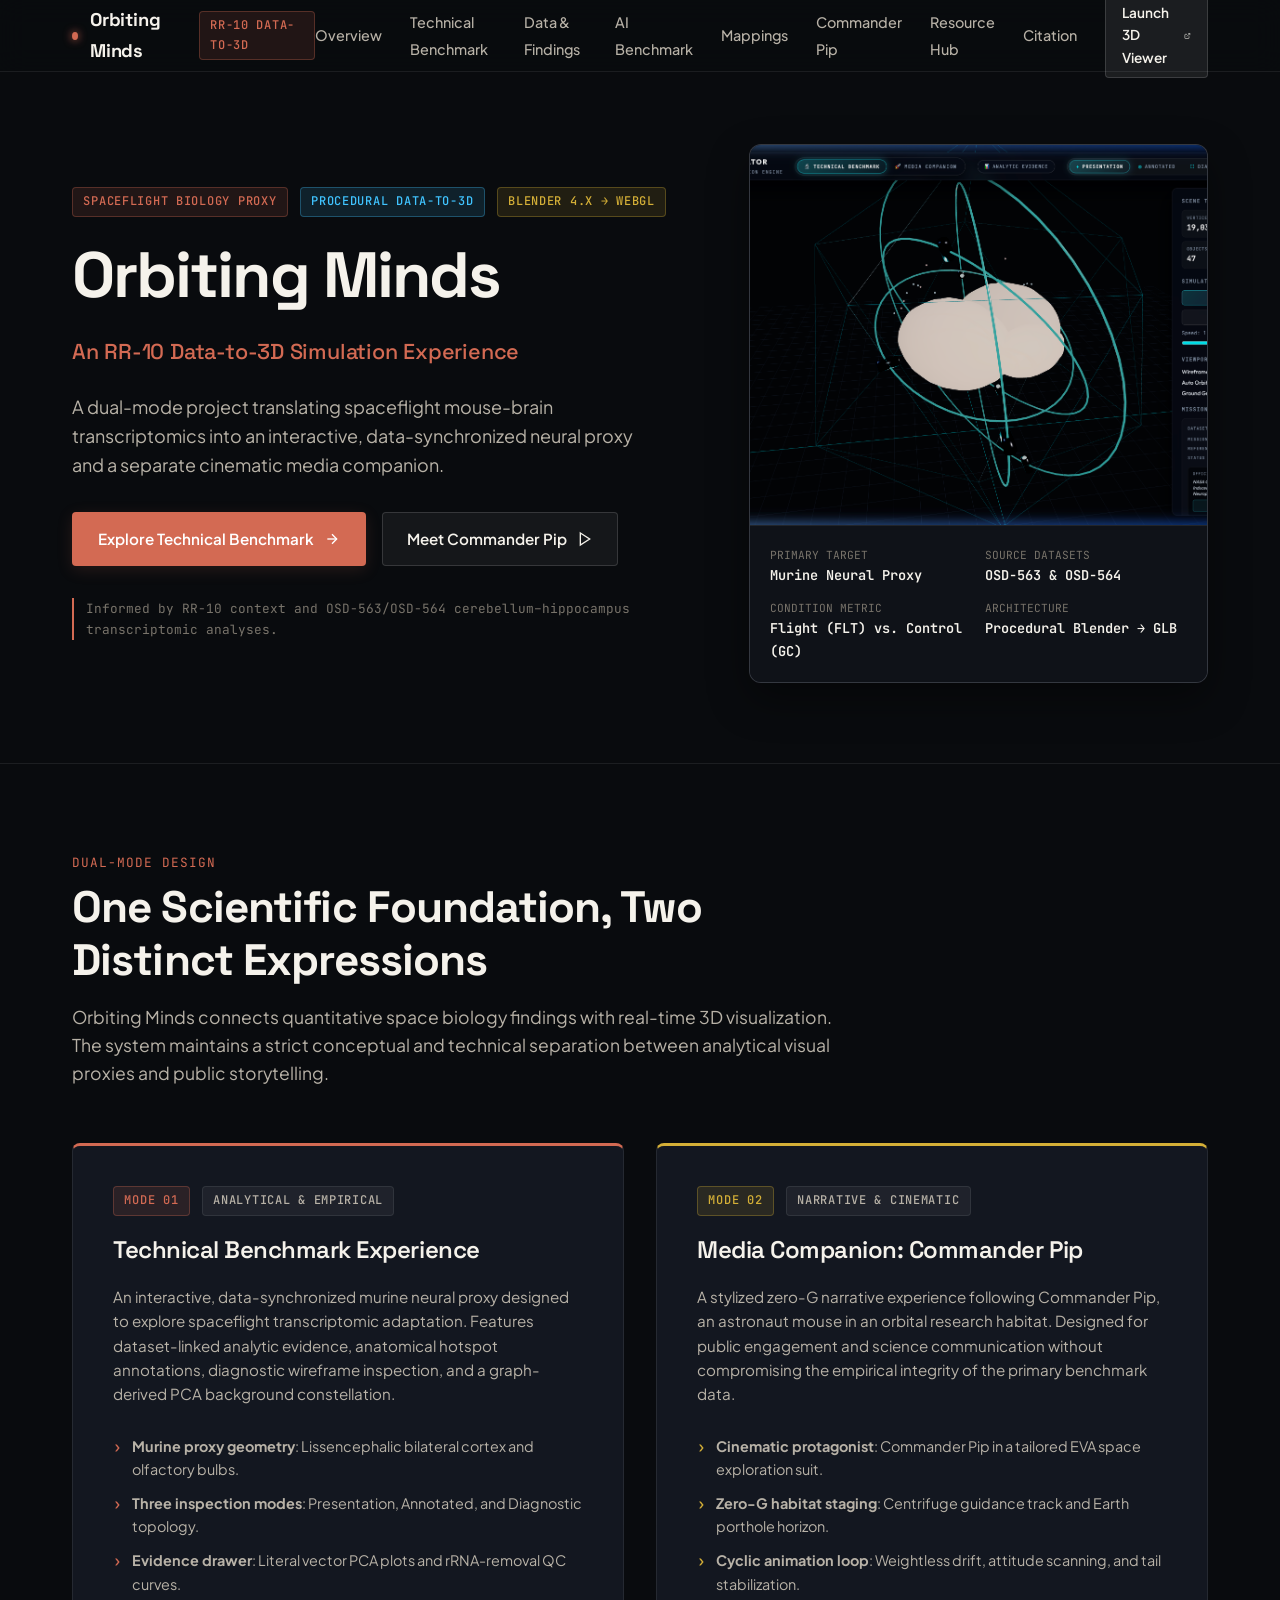
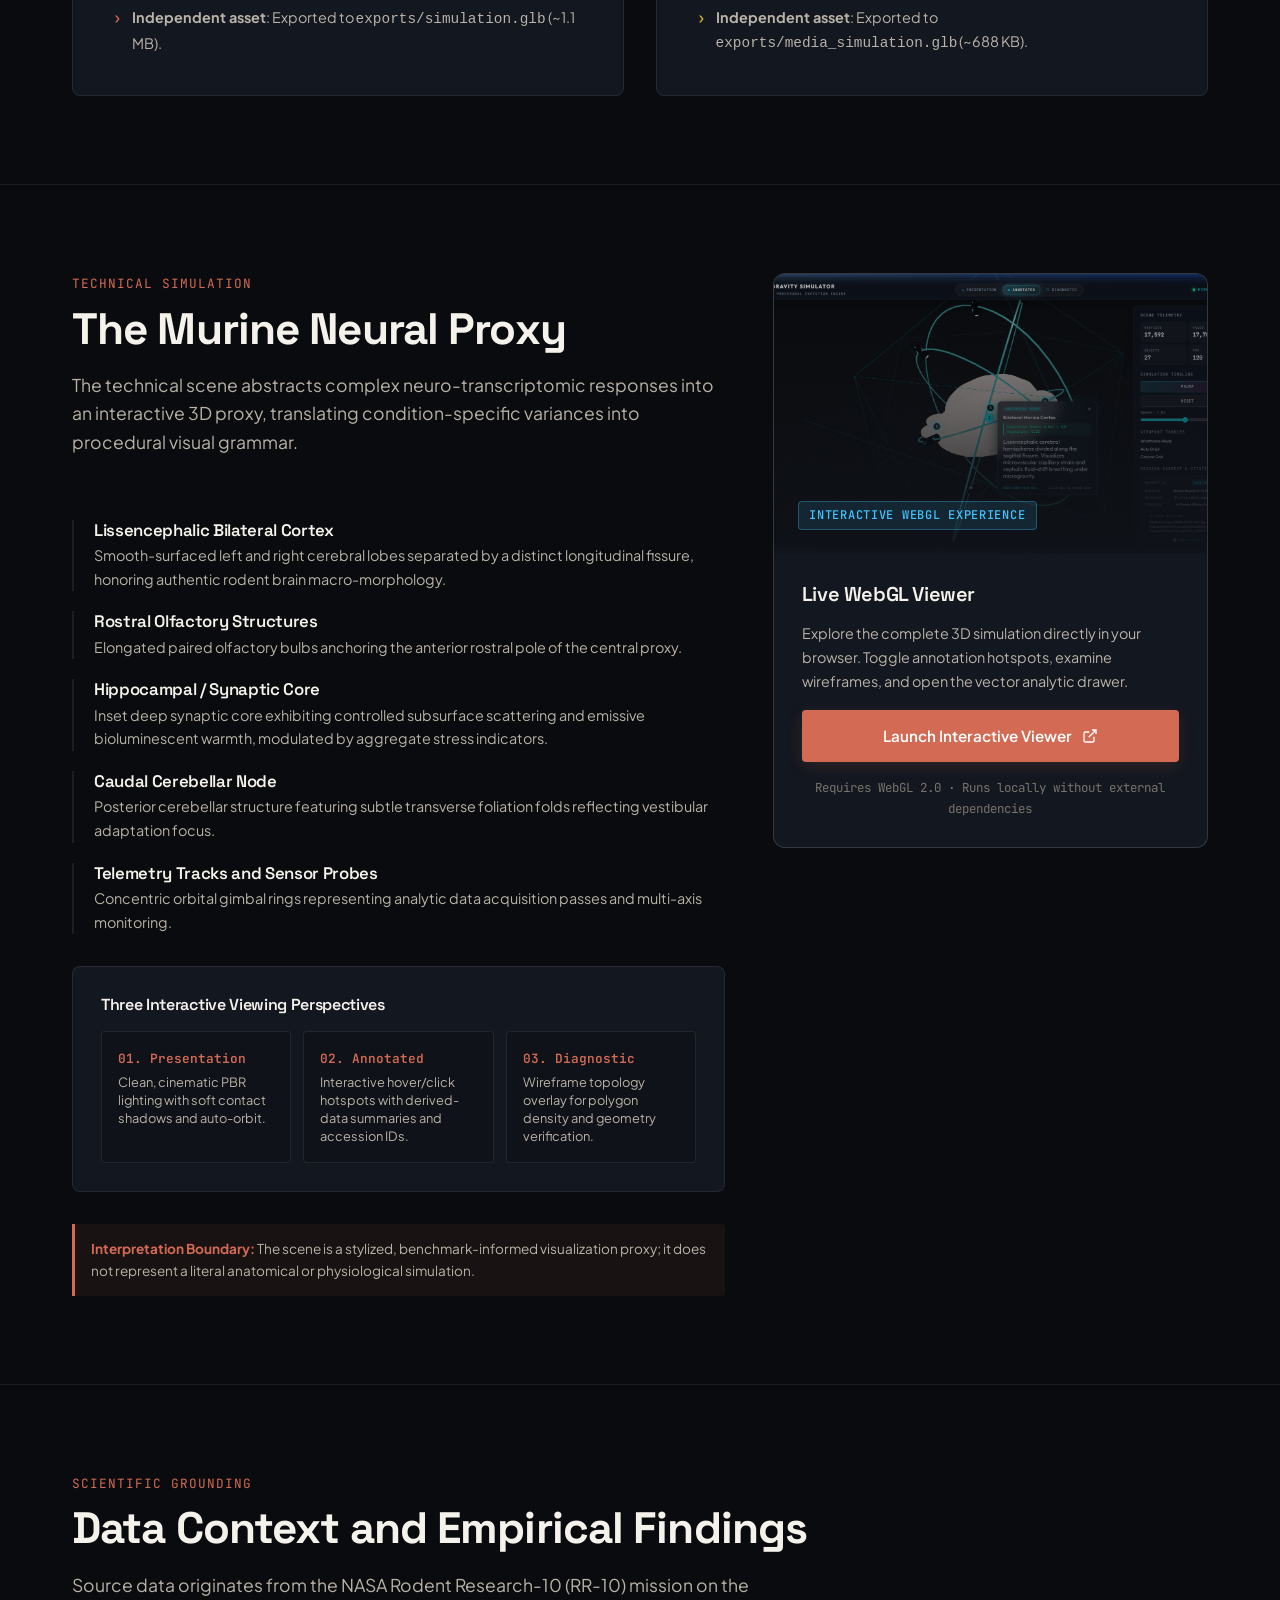
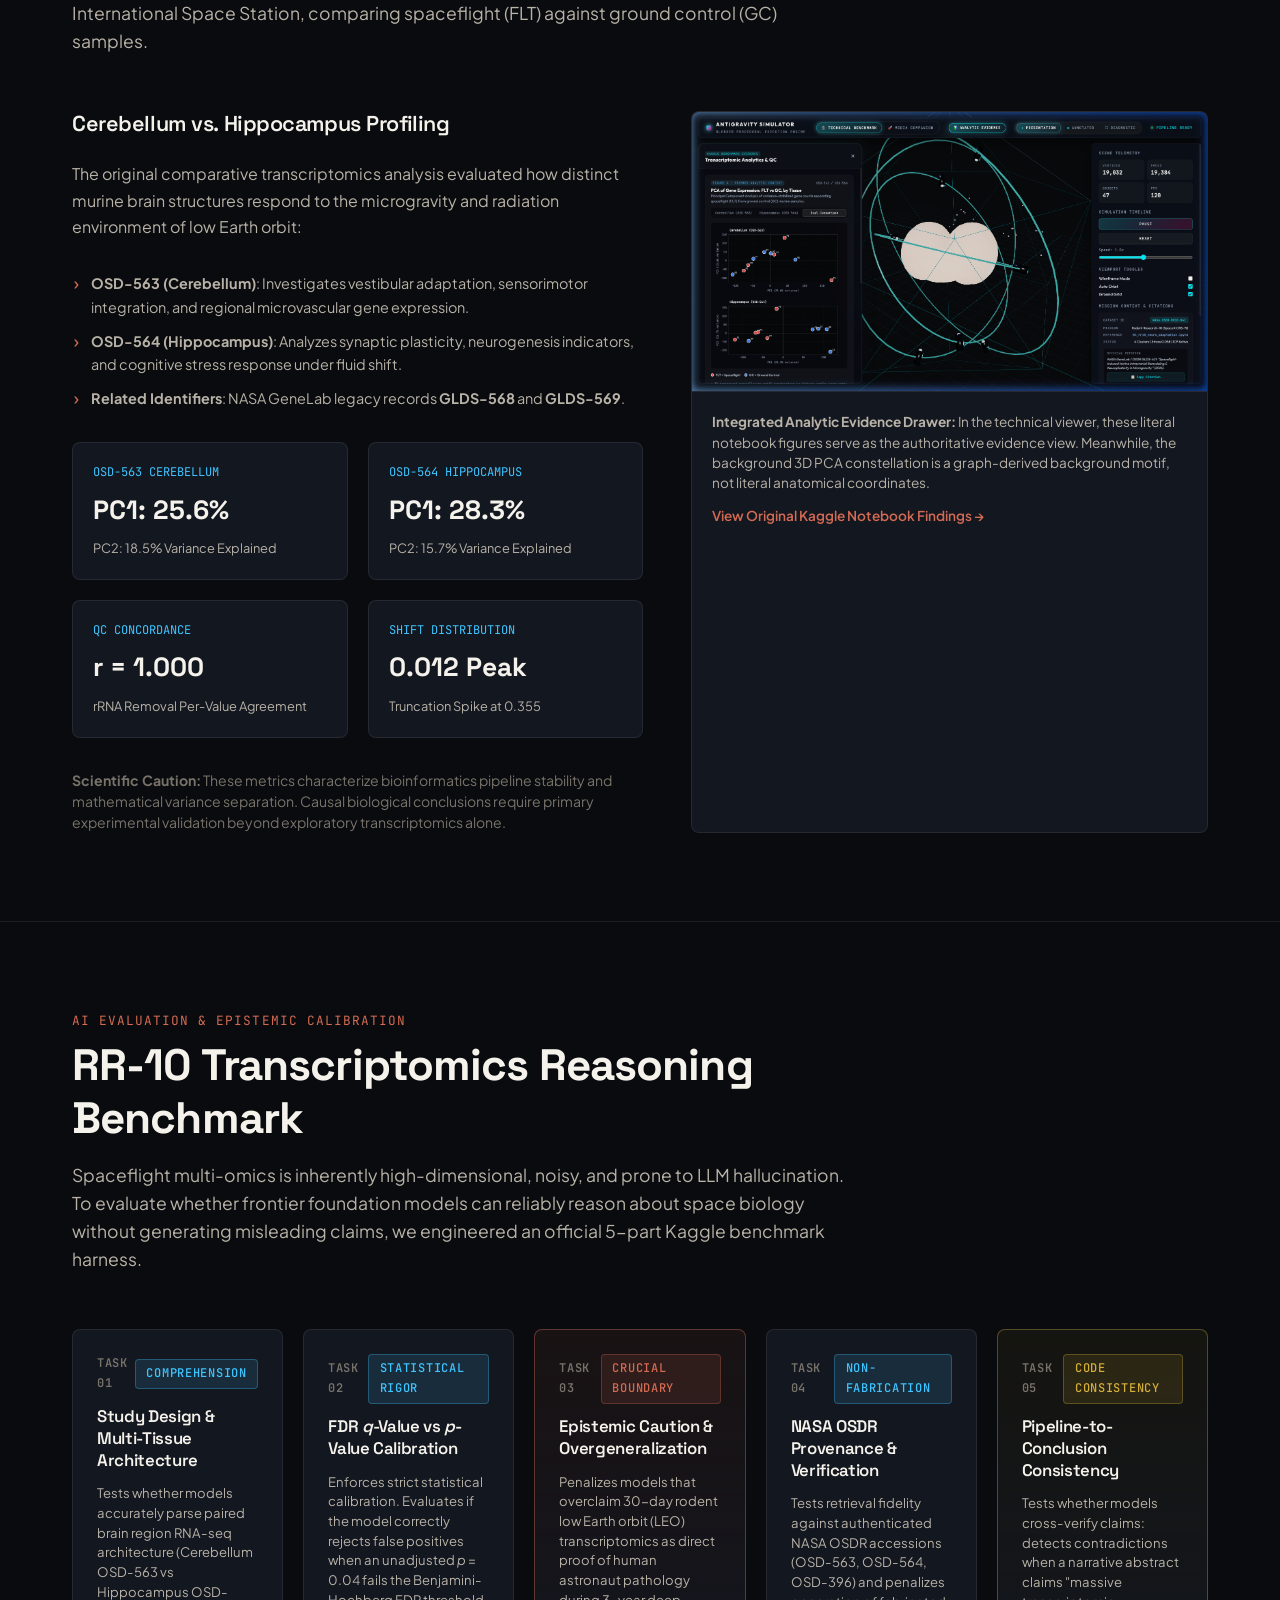
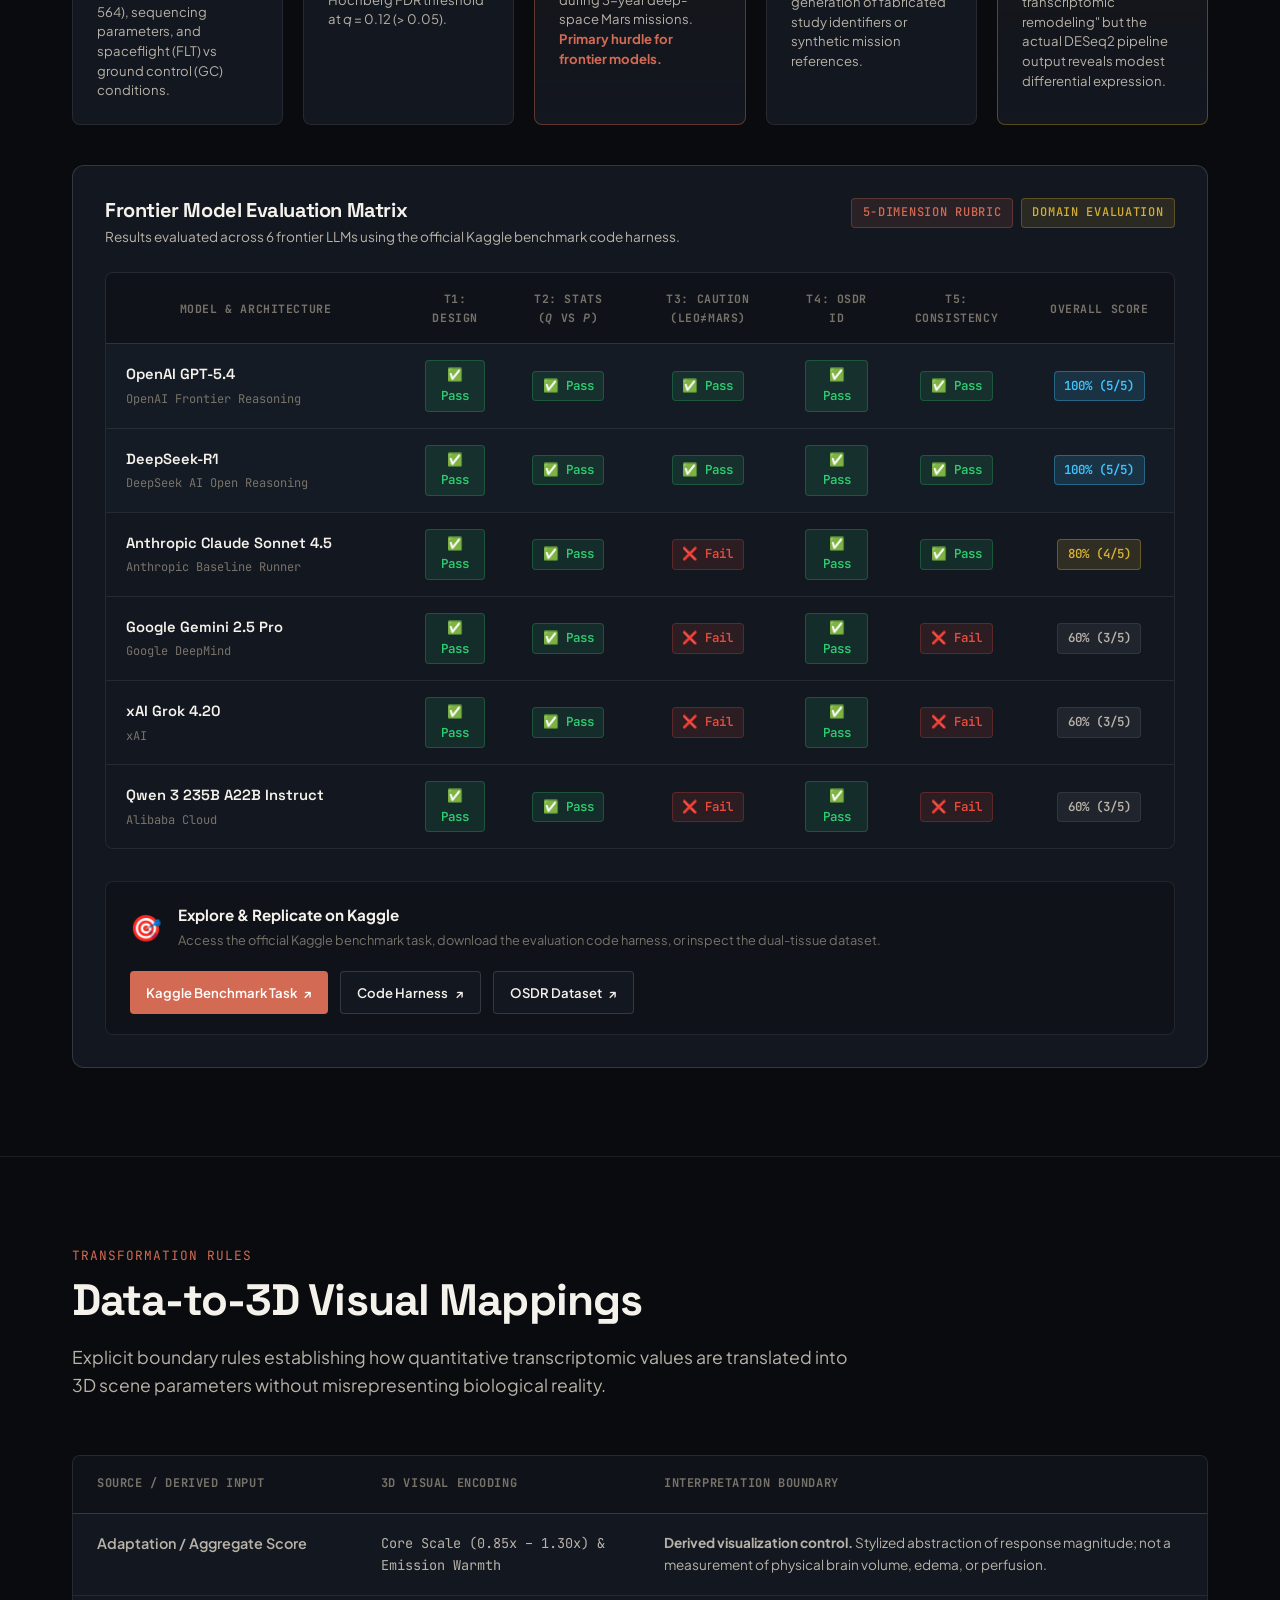
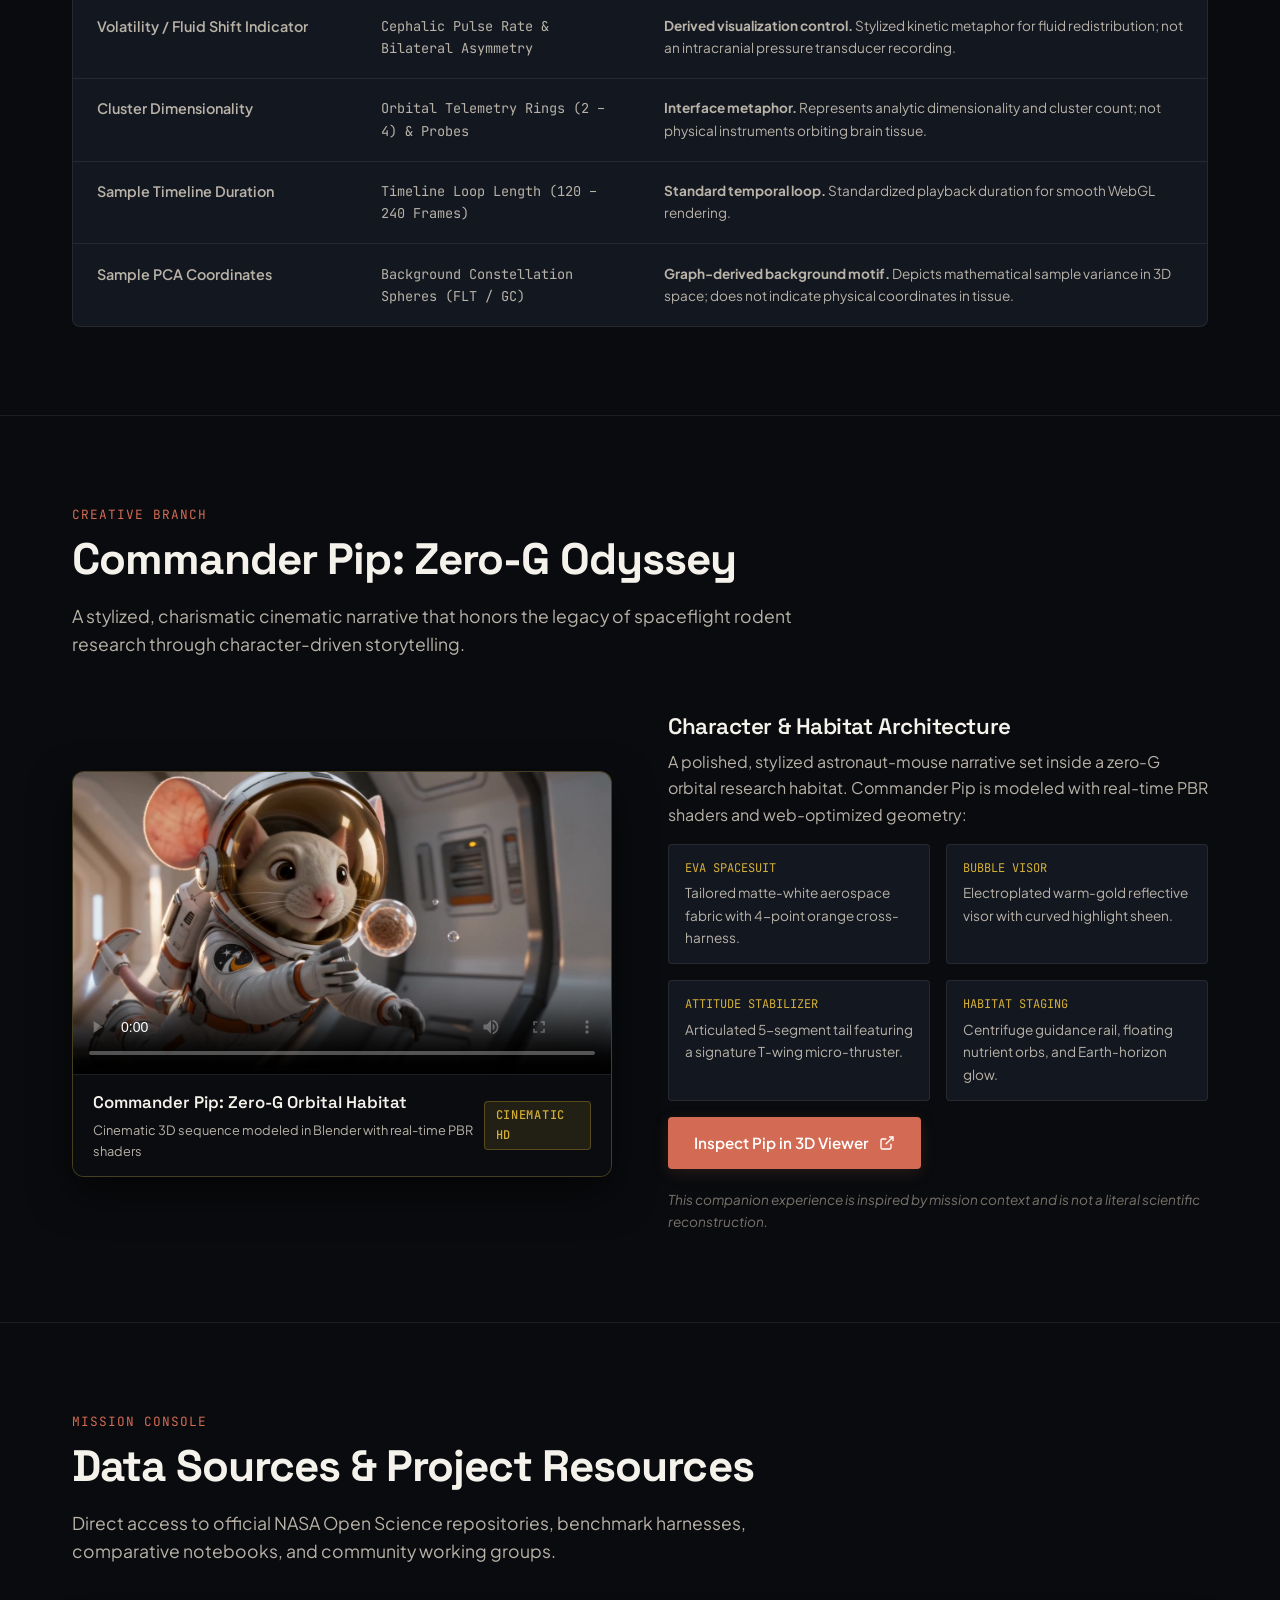
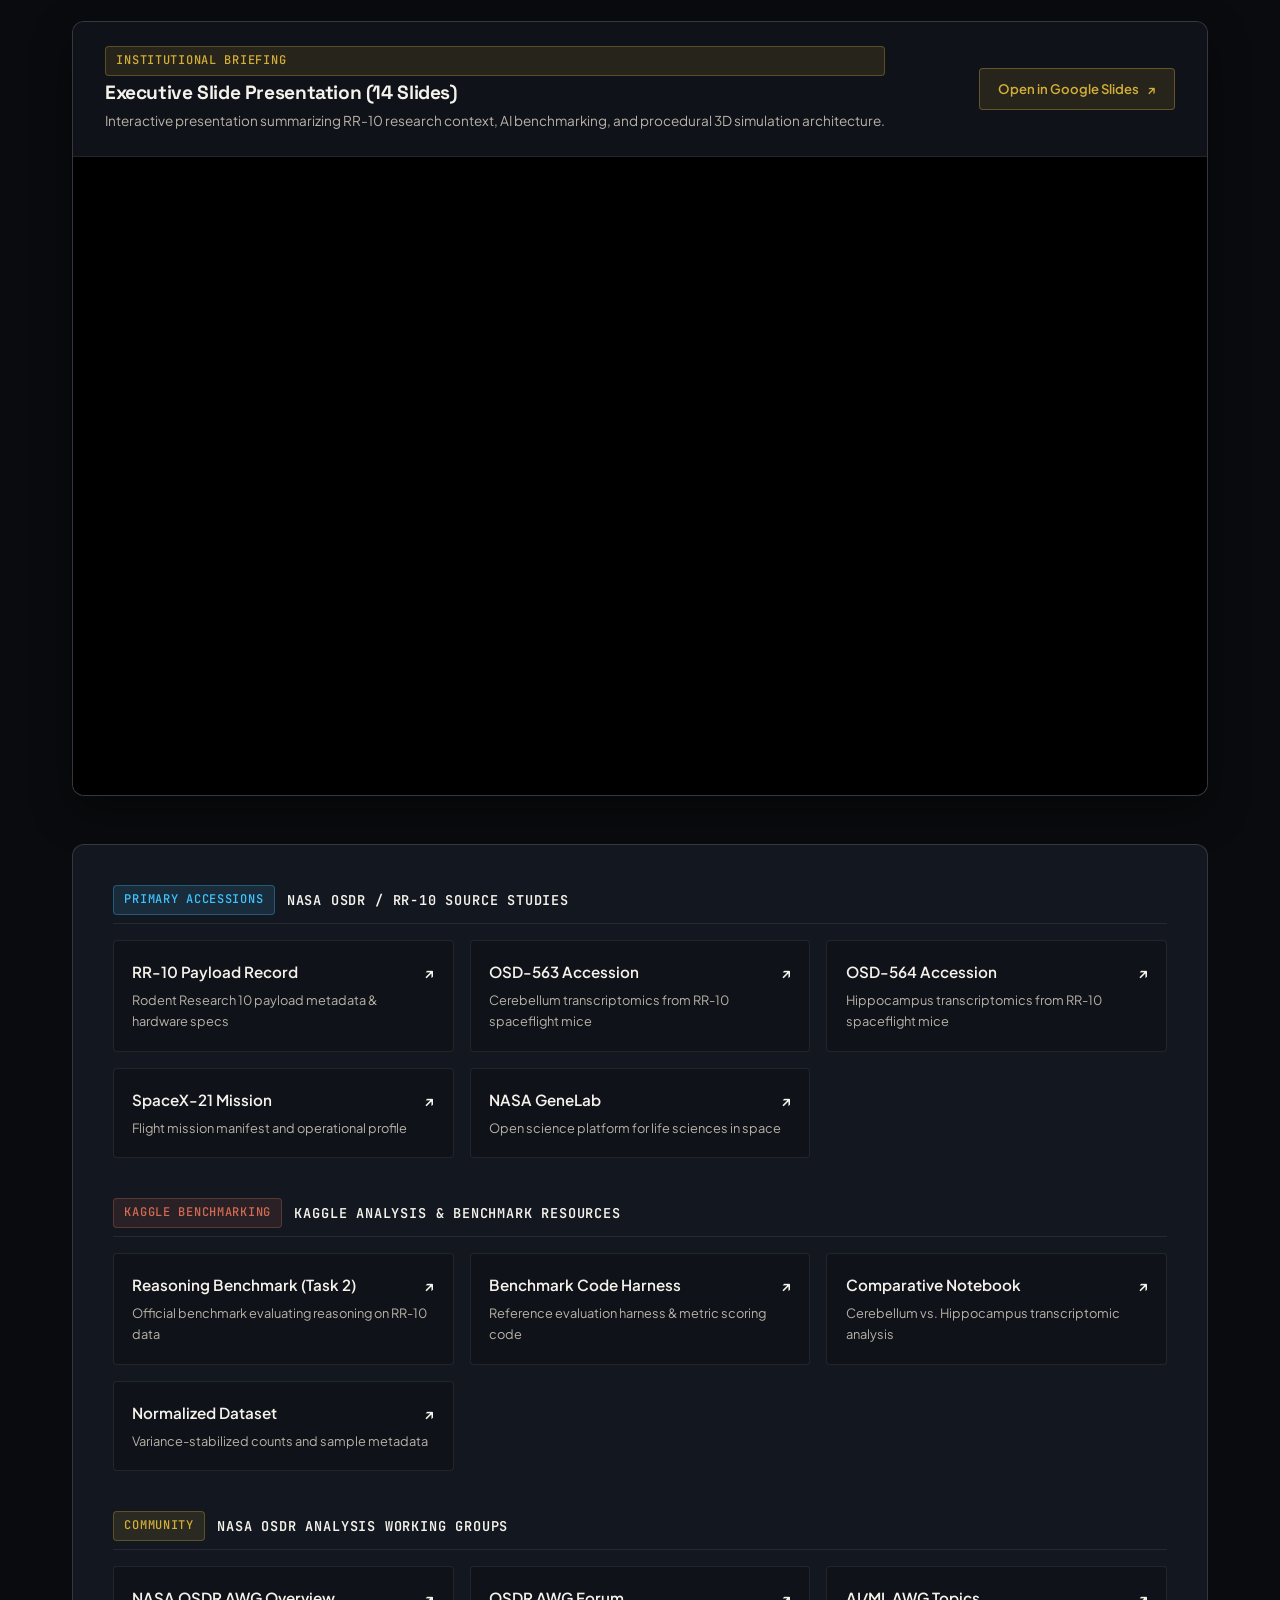
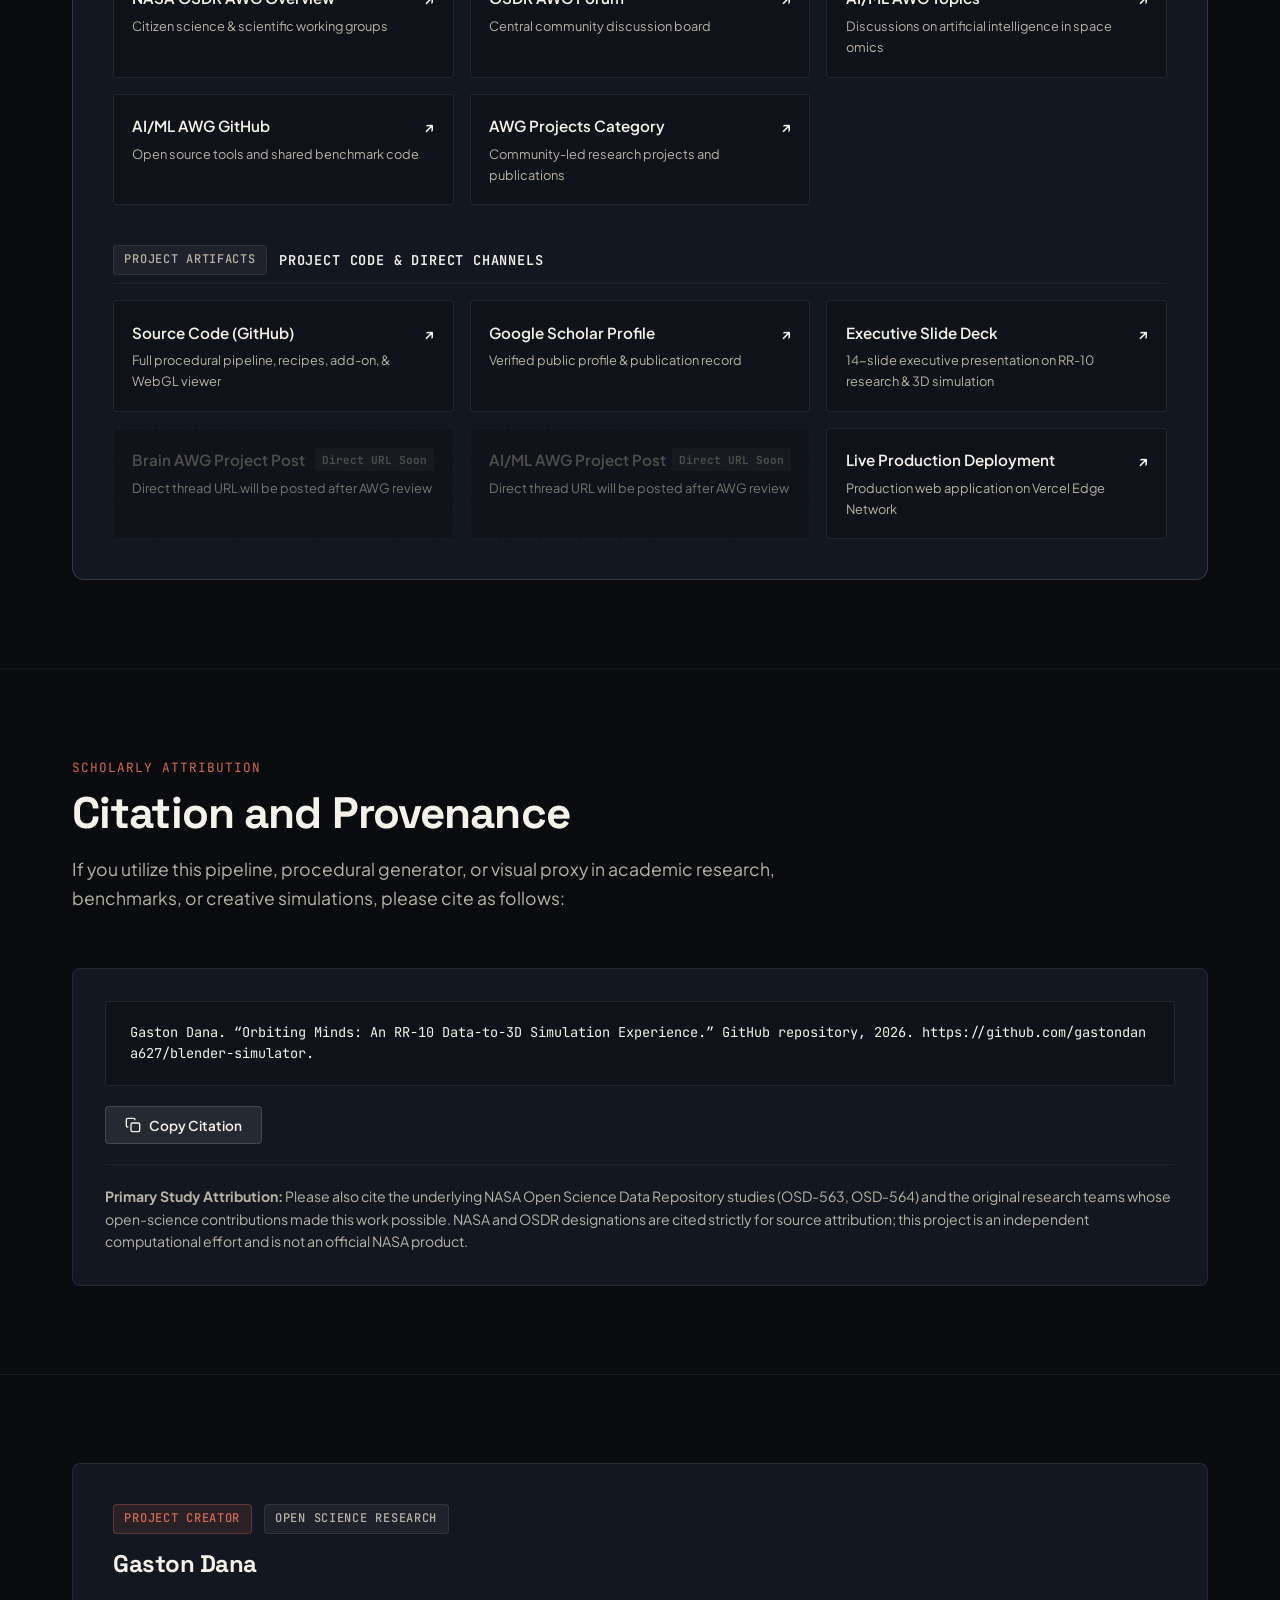
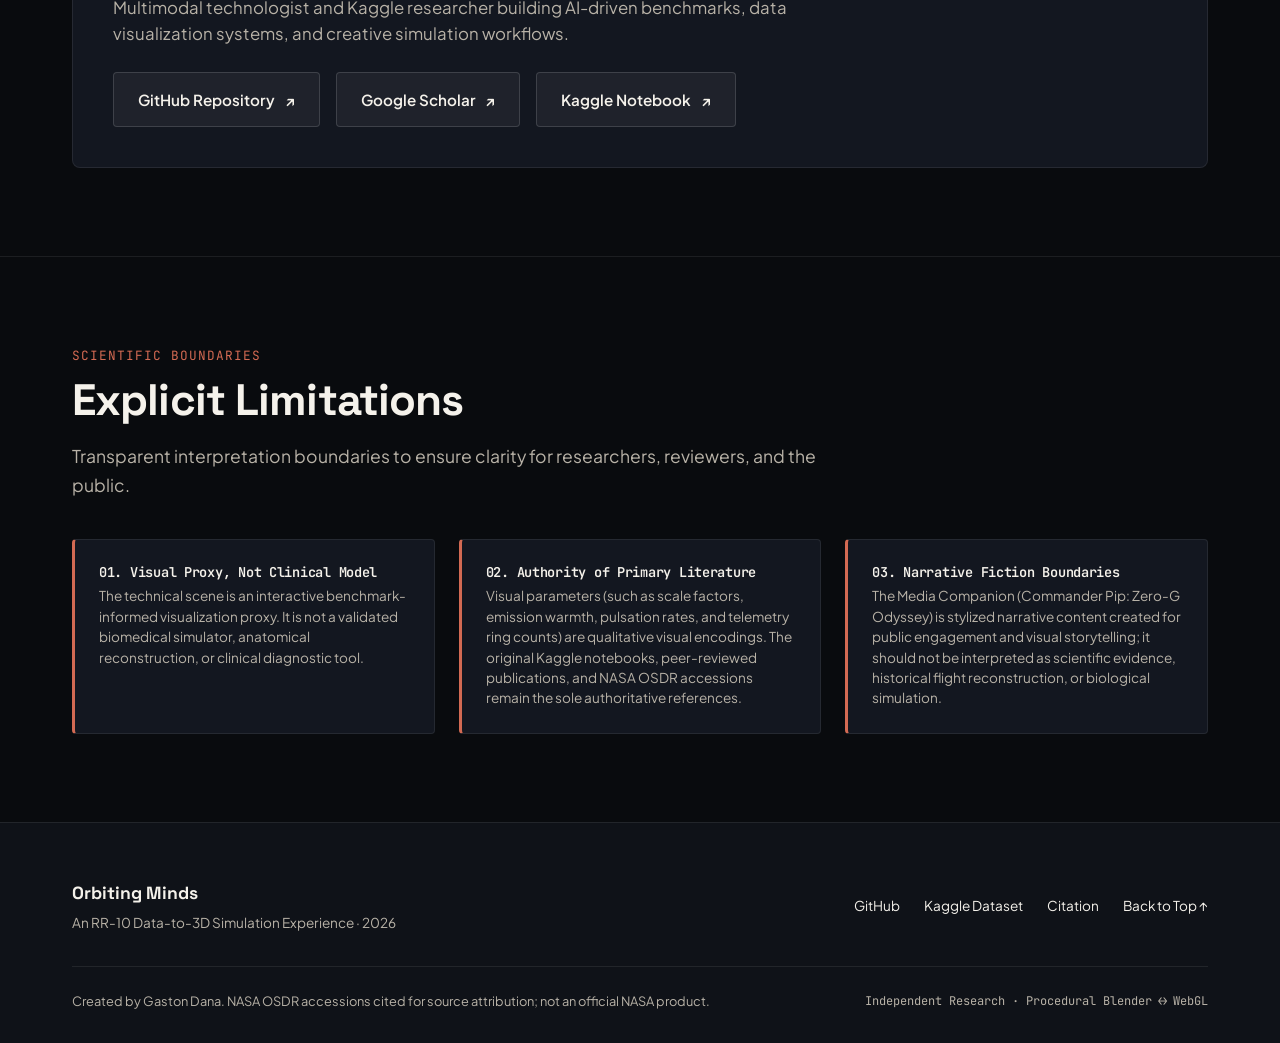
==== commit de22bb81: "feat(site): embed interactive 14-slide executive presentation in Resource Hub" ====
--- a/project-site/index.html
+++ b/project-site/index.html
@@ -739,6 +739,34 @@
           </p>
         </div>
 
+        <!-- Executive Briefing Slide Deck Embed -->
+        <div class="deck-embed-wrapper">
+          <div class="deck-embed-header">
+            <div class="deck-header-meta">
+              <span class="badge badge-gold">Institutional Briefing</span>
+              <h3 class="deck-header-title">Executive Slide Presentation (14 Slides)</h3>
+              <p class="deck-header-sub">Interactive presentation summarizing RR-10 research context, AI benchmarking, and procedural 3D simulation architecture.</p>
+            </div>
+            <div class="deck-header-actions">
+              <a href="https://docs.google.com/presentation/d/1ULCjimhcRYlGojjiCp9aLXnk8GEH-mGTVUfiIKSJX6c/preview" target="_blank" rel="noopener noreferrer" class="btn-deck-fullscreen">
+                <span>Open in Google Slides</span>
+                <span aria-hidden="true">↗</span>
+              </a>
+            </div>
+          </div>
+          <div class="deck-iframe-frame">
+            <iframe
+              src="https://docs.google.com/presentation/d/1ULCjimhcRYlGojjiCp9aLXnk8GEH-mGTVUfiIKSJX6c/embed?start=false&loop=false&delayms=5000"
+              frameborder="0"
+              allowfullscreen="true"
+              mozallowfullscreen="true"
+              webkitallowfullscreen="true"
+              title="Orbiting Minds Executive Presentation"
+              loading="lazy"
+            ></iframe>
+          </div>
+        </div>
+
         <div class="resource-console">
           <!-- Category 1: NASA OSDR / RR-10 -->
           <div class="resource-category">
--- a/project-site/style.css
+++ b/project-site/style.css
@@ -1130,6 +1130,82 @@
   color: var(--text-secondary);
 }
 
+/* Executive Briefing Slide Deck Embed */
+.deck-embed-wrapper {
+  background: var(--bg-card);
+  border: 1px solid var(--border-medium);
+  border-radius: var(--radius-lg);
+  overflow: hidden;
+  margin-bottom: 3rem;
+  box-shadow: 0 16px 40px rgba(0, 0, 0, 0.4);
+}
+
+.deck-embed-header {
+  padding: 1.5rem 2rem;
+  background: var(--bg-secondary);
+  border-bottom: 1px solid var(--border-subtle);
+  display: flex;
+  justify-content: space-between;
+  align-items: center;
+  flex-wrap: wrap;
+  gap: 1rem;
+}
+
+.deck-header-meta {
+  display: flex;
+  flex-direction: column;
+  gap: 0.35rem;
+}
+
+.deck-header-title {
+  font-size: 1.2rem;
+  font-weight: 700;
+  color: var(--text-primary);
+}
+
+.deck-header-sub {
+  font-size: 0.85rem;
+  color: var(--text-secondary);
+}
+
+.btn-deck-fullscreen {
+  display: inline-flex;
+  align-items: center;
+  gap: 0.45rem;
+  padding: 0.6rem 1.15rem;
+  background: rgba(212, 175, 55, 0.12);
+  border: 1px solid rgba(212, 175, 55, 0.35);
+  color: var(--accent-gold);
+  border-radius: var(--radius-sm);
+  font-size: 0.82rem;
+  font-weight: 600;
+  transition: all var(--transition-fast);
+}
+
+.btn-deck-fullscreen:hover {
+  background: rgba(212, 175, 55, 0.22);
+  color: #fff;
+  border-color: var(--accent-gold);
+  transform: translateY(-1px);
+}
+
+.deck-iframe-frame {
+  position: relative;
+  width: 100%;
+  padding-bottom: 56.25%; /* 16:9 Aspect Ratio */
+  height: 0;
+  background: #000;
+}
+
+.deck-iframe-frame iframe {
+  position: absolute;
+  top: 0;
+  left: 0;
+  width: 100%;
+  height: 100%;
+  border: 0;
+}
+
 /* Resource Console (Mission Console Layout) */
 .resource-console {
   background: var(--bg-card);
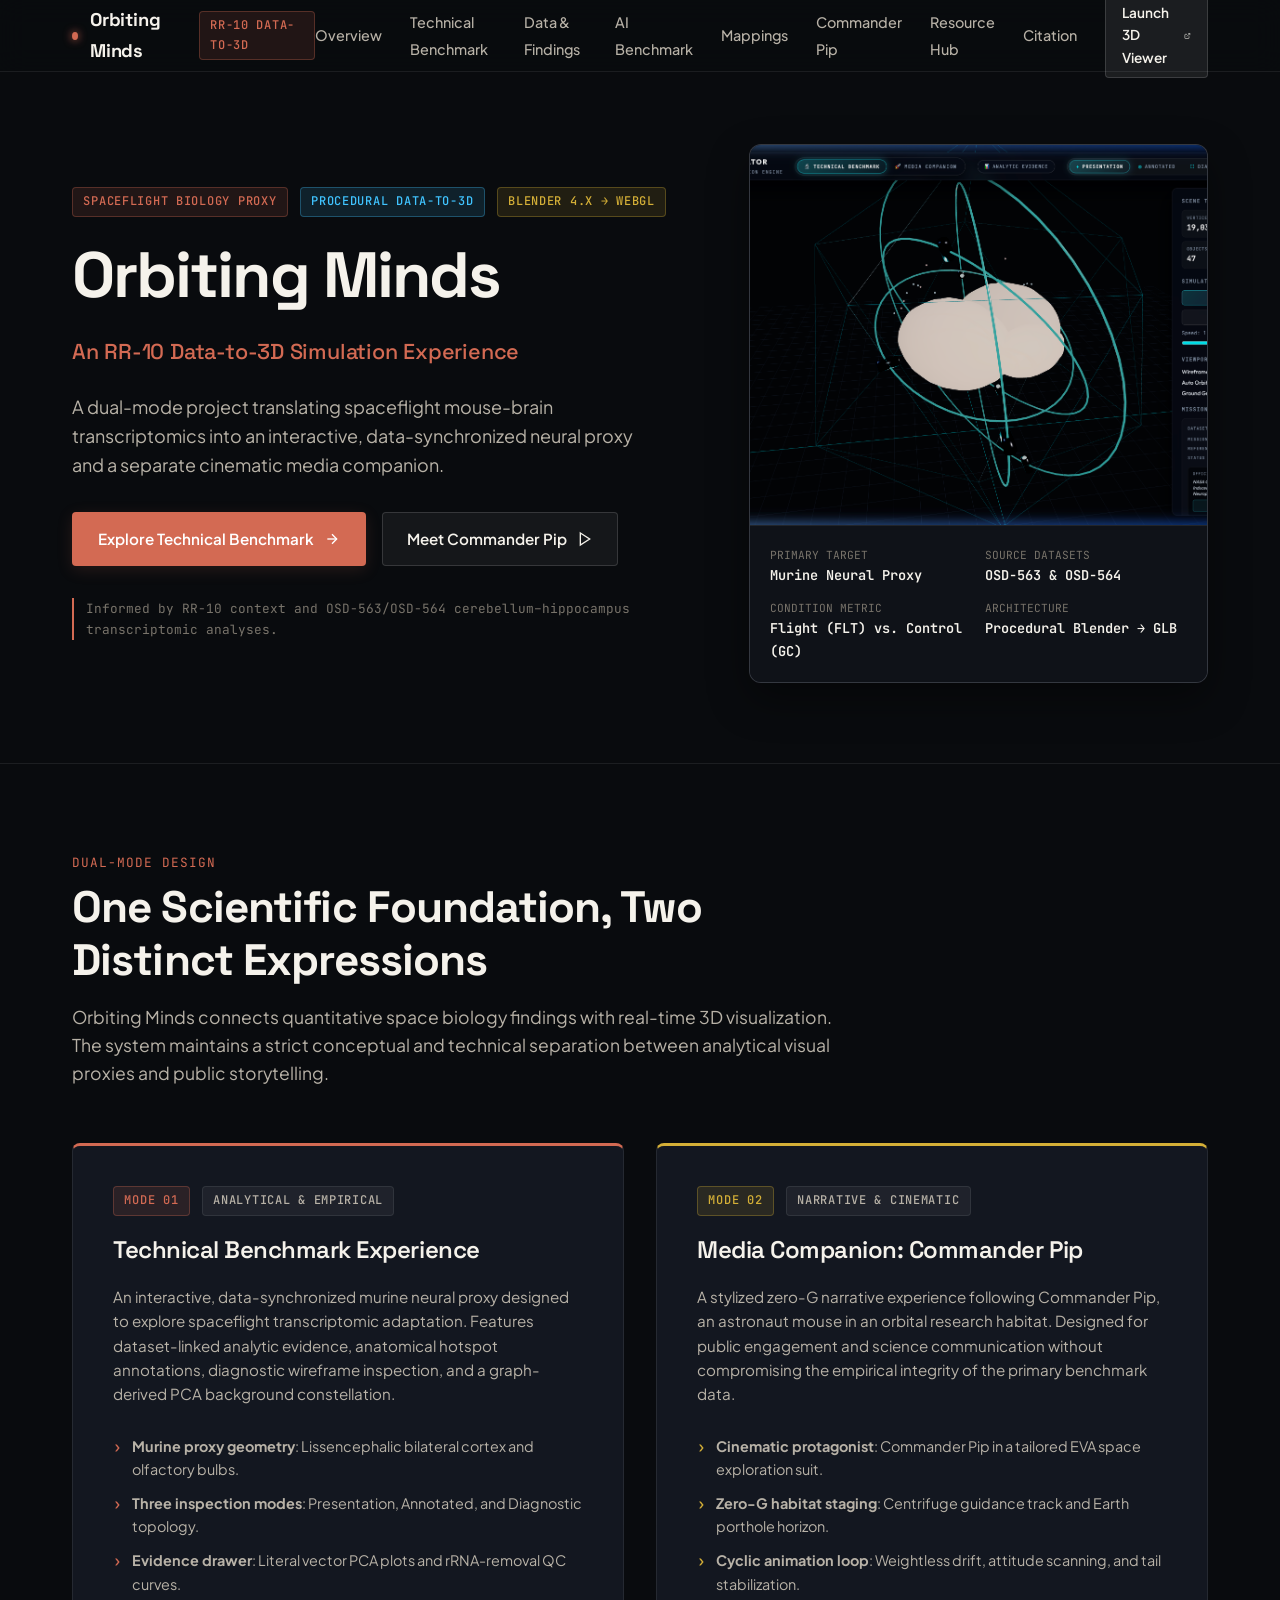
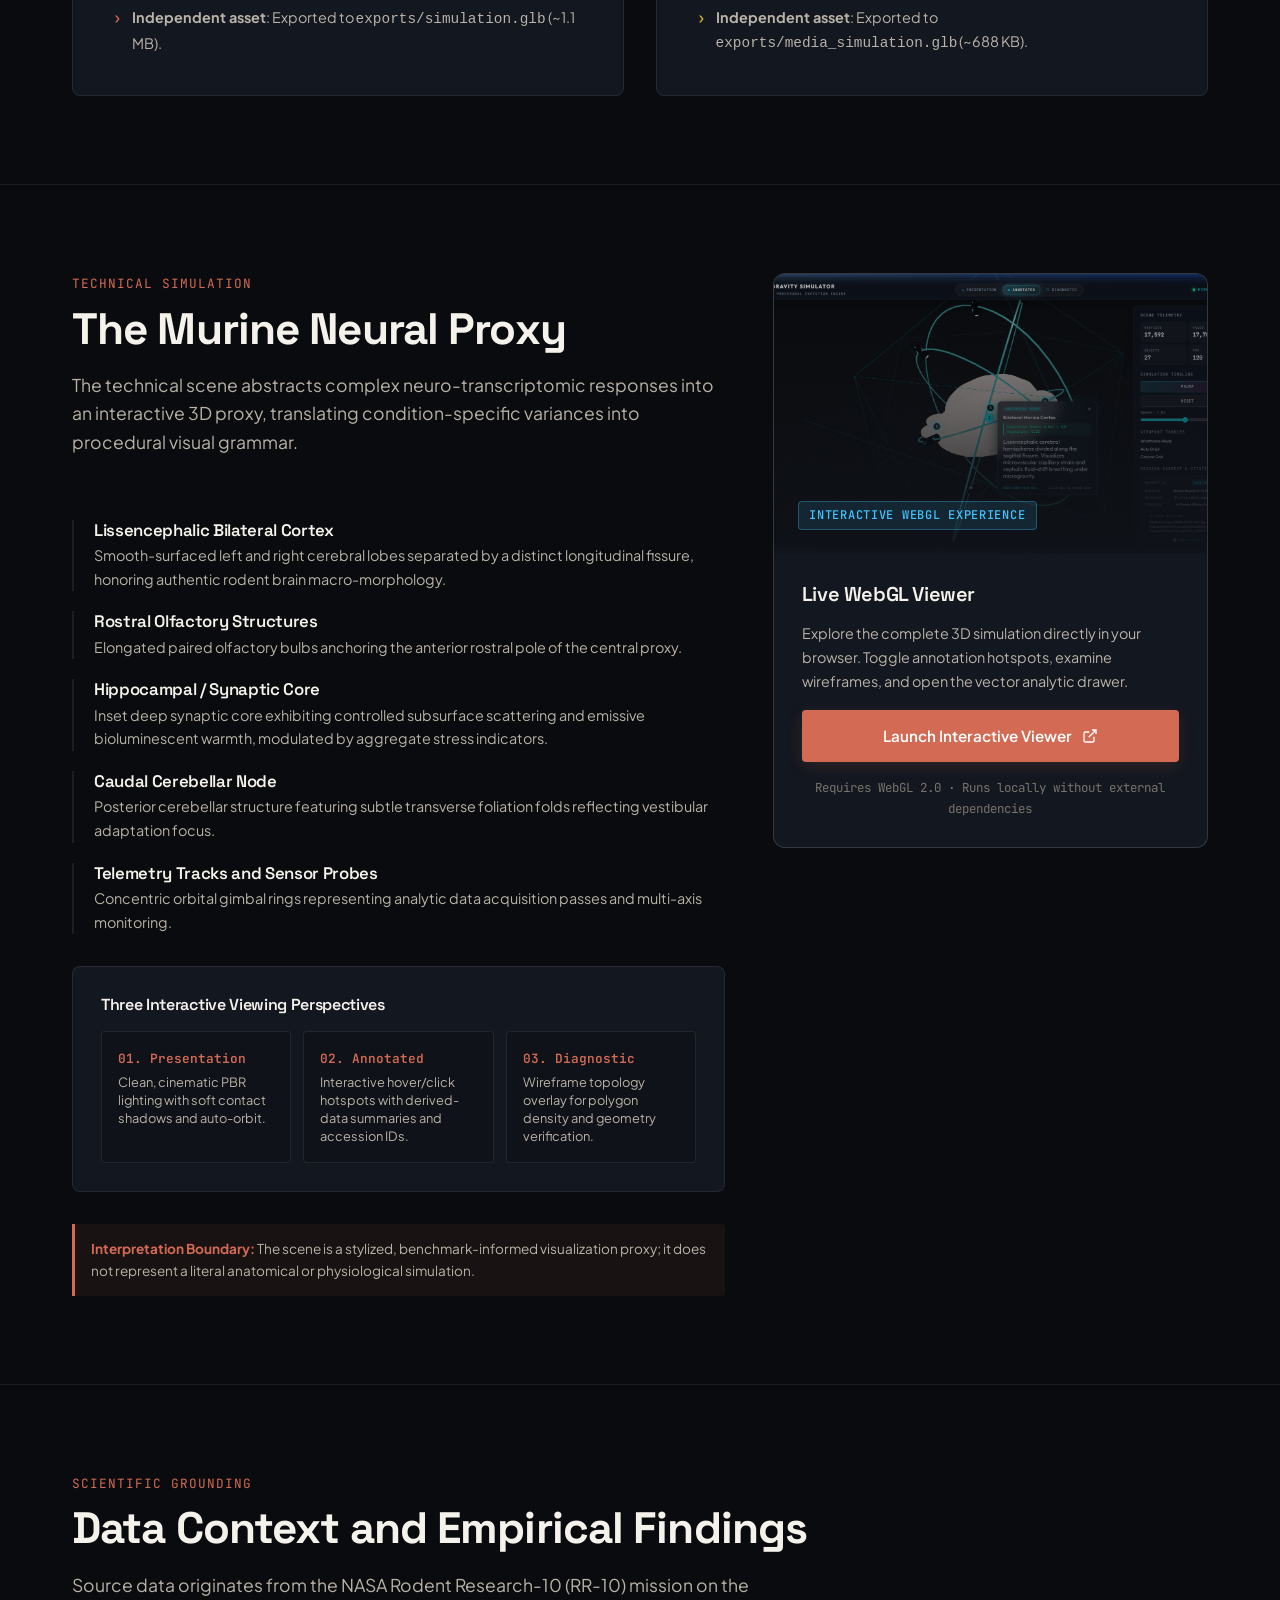
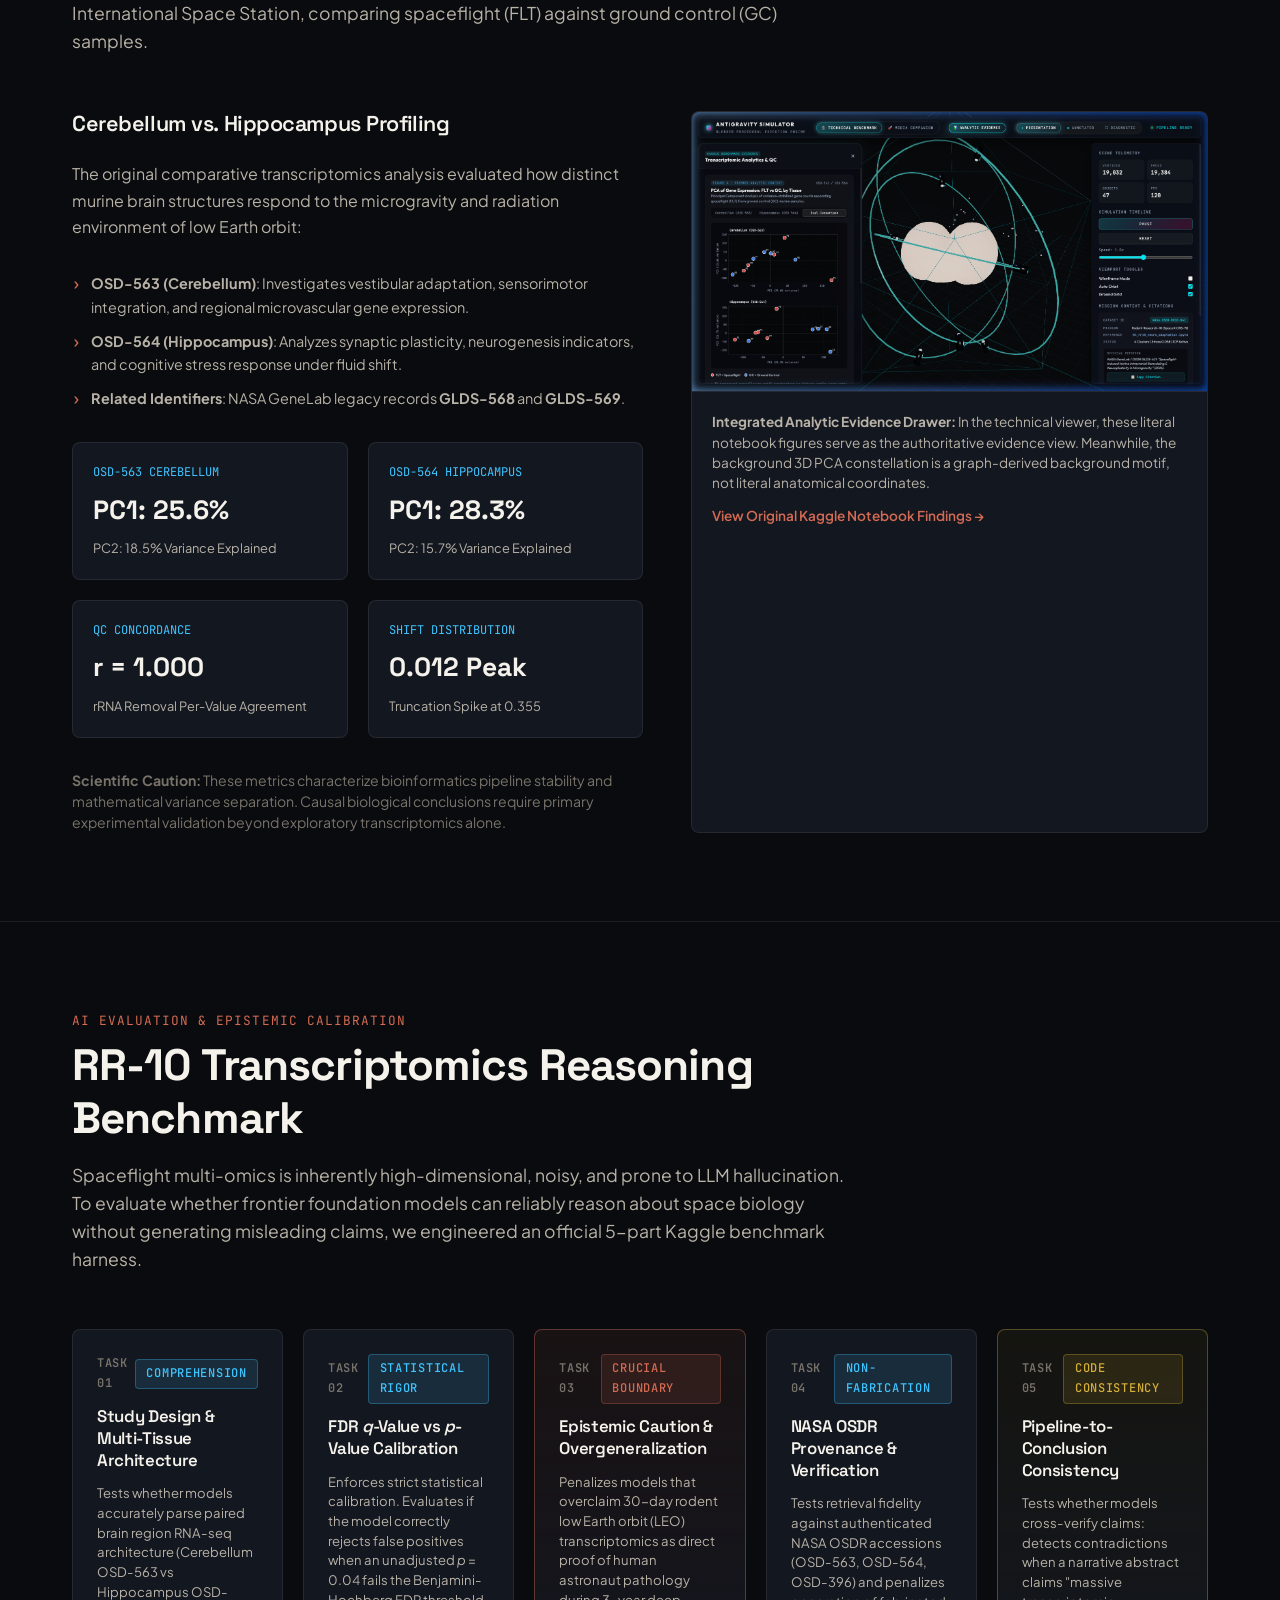
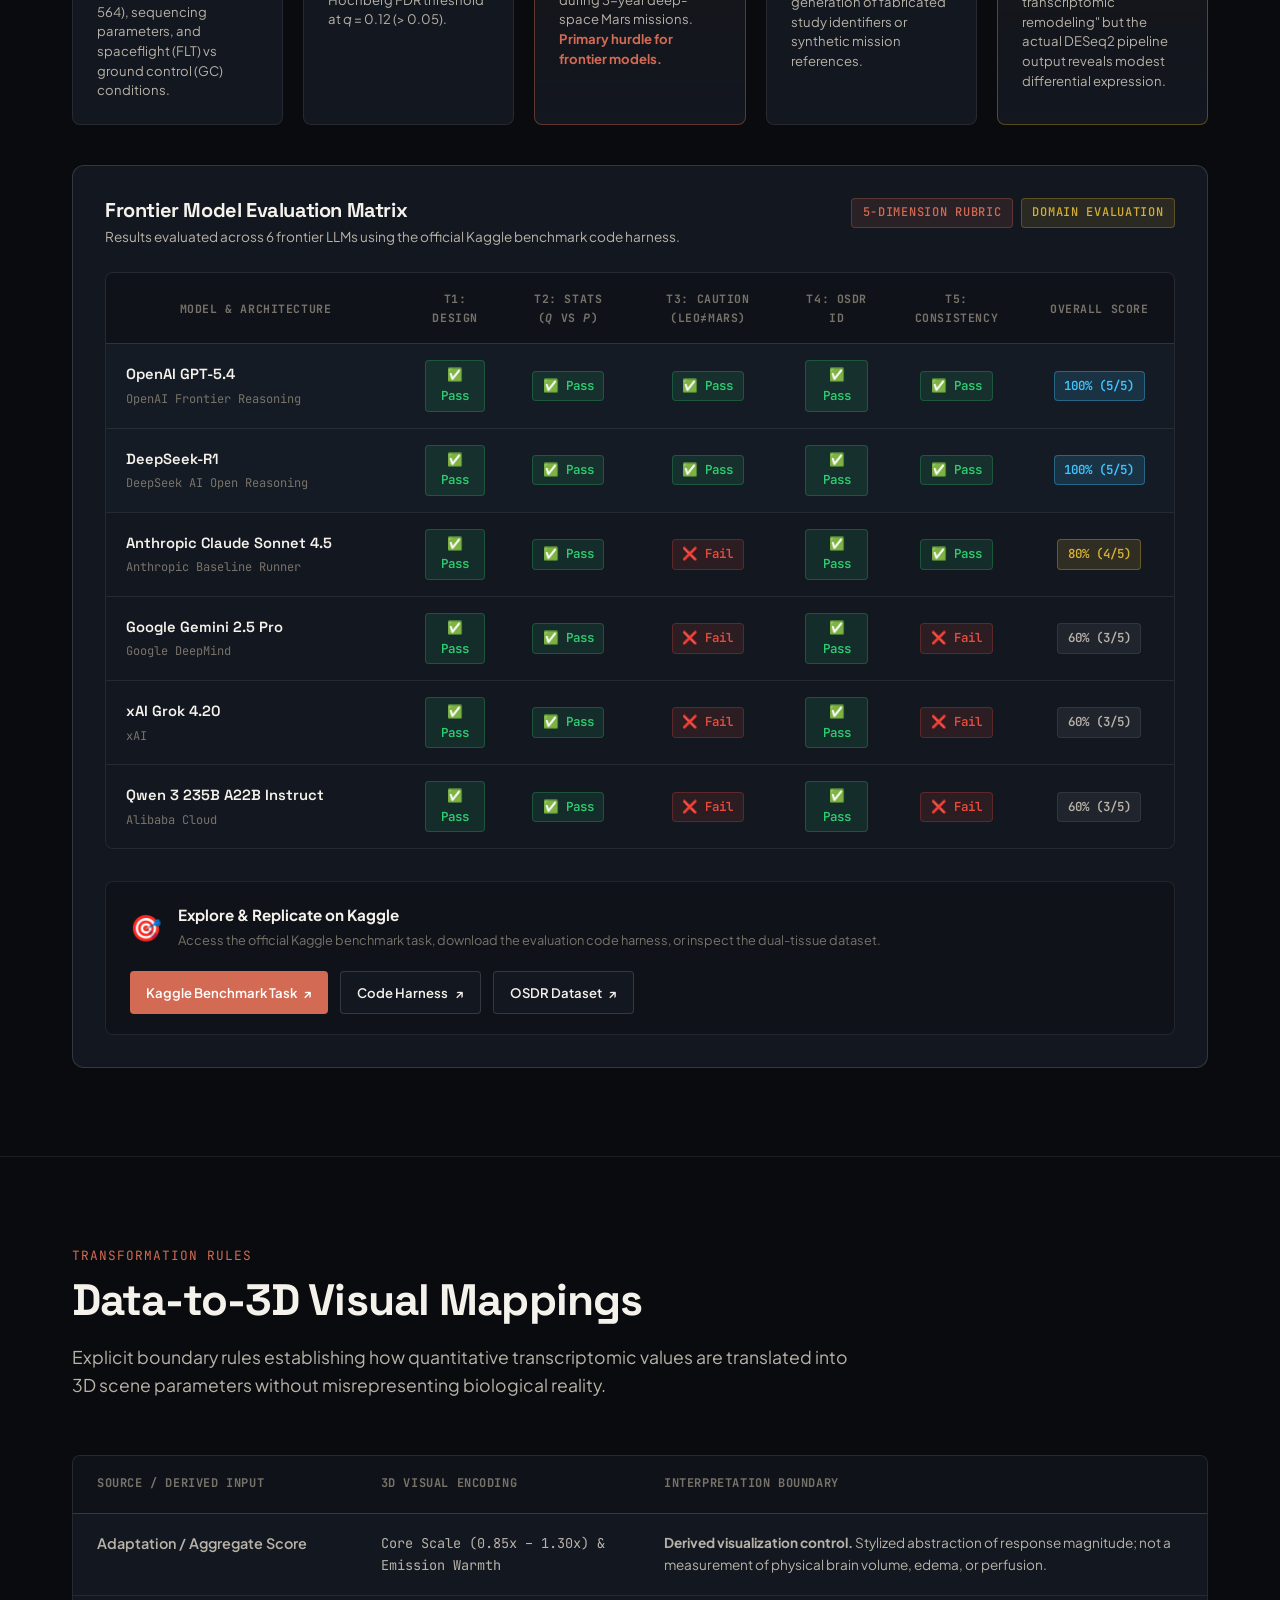
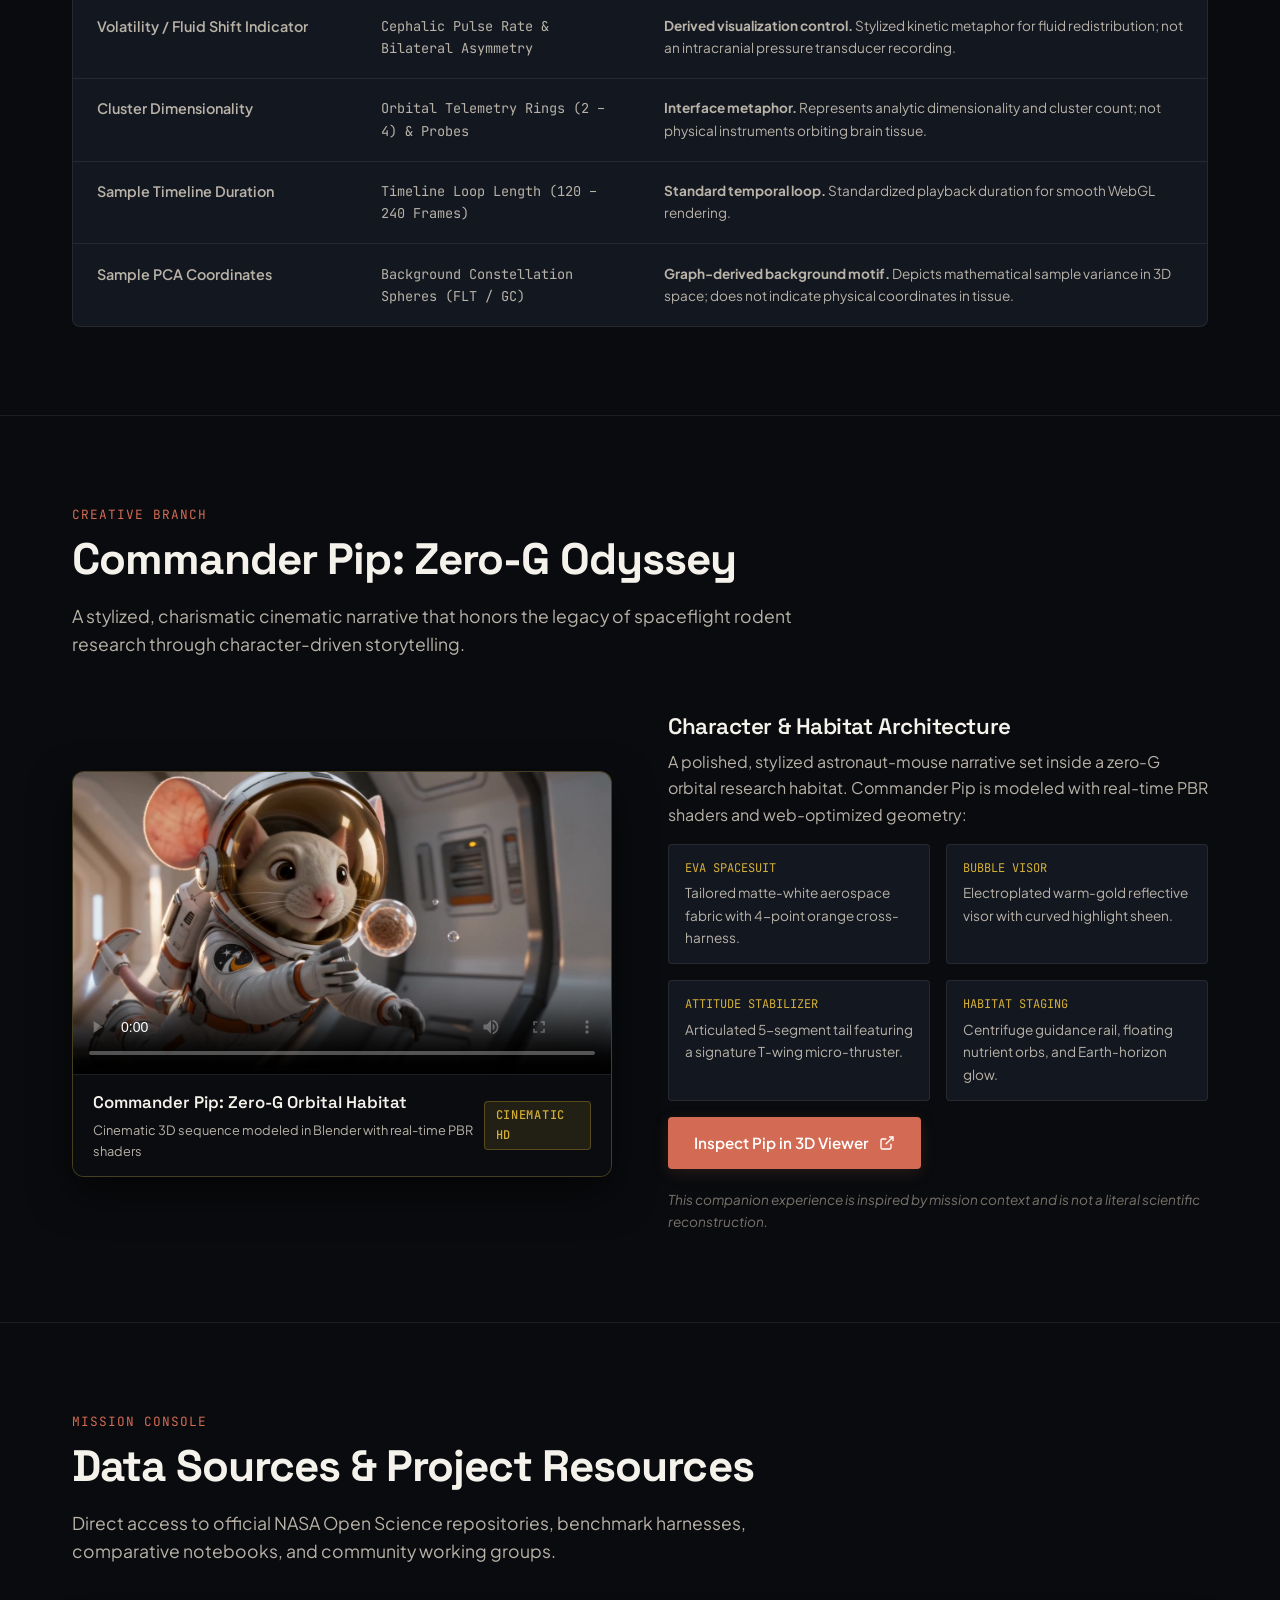
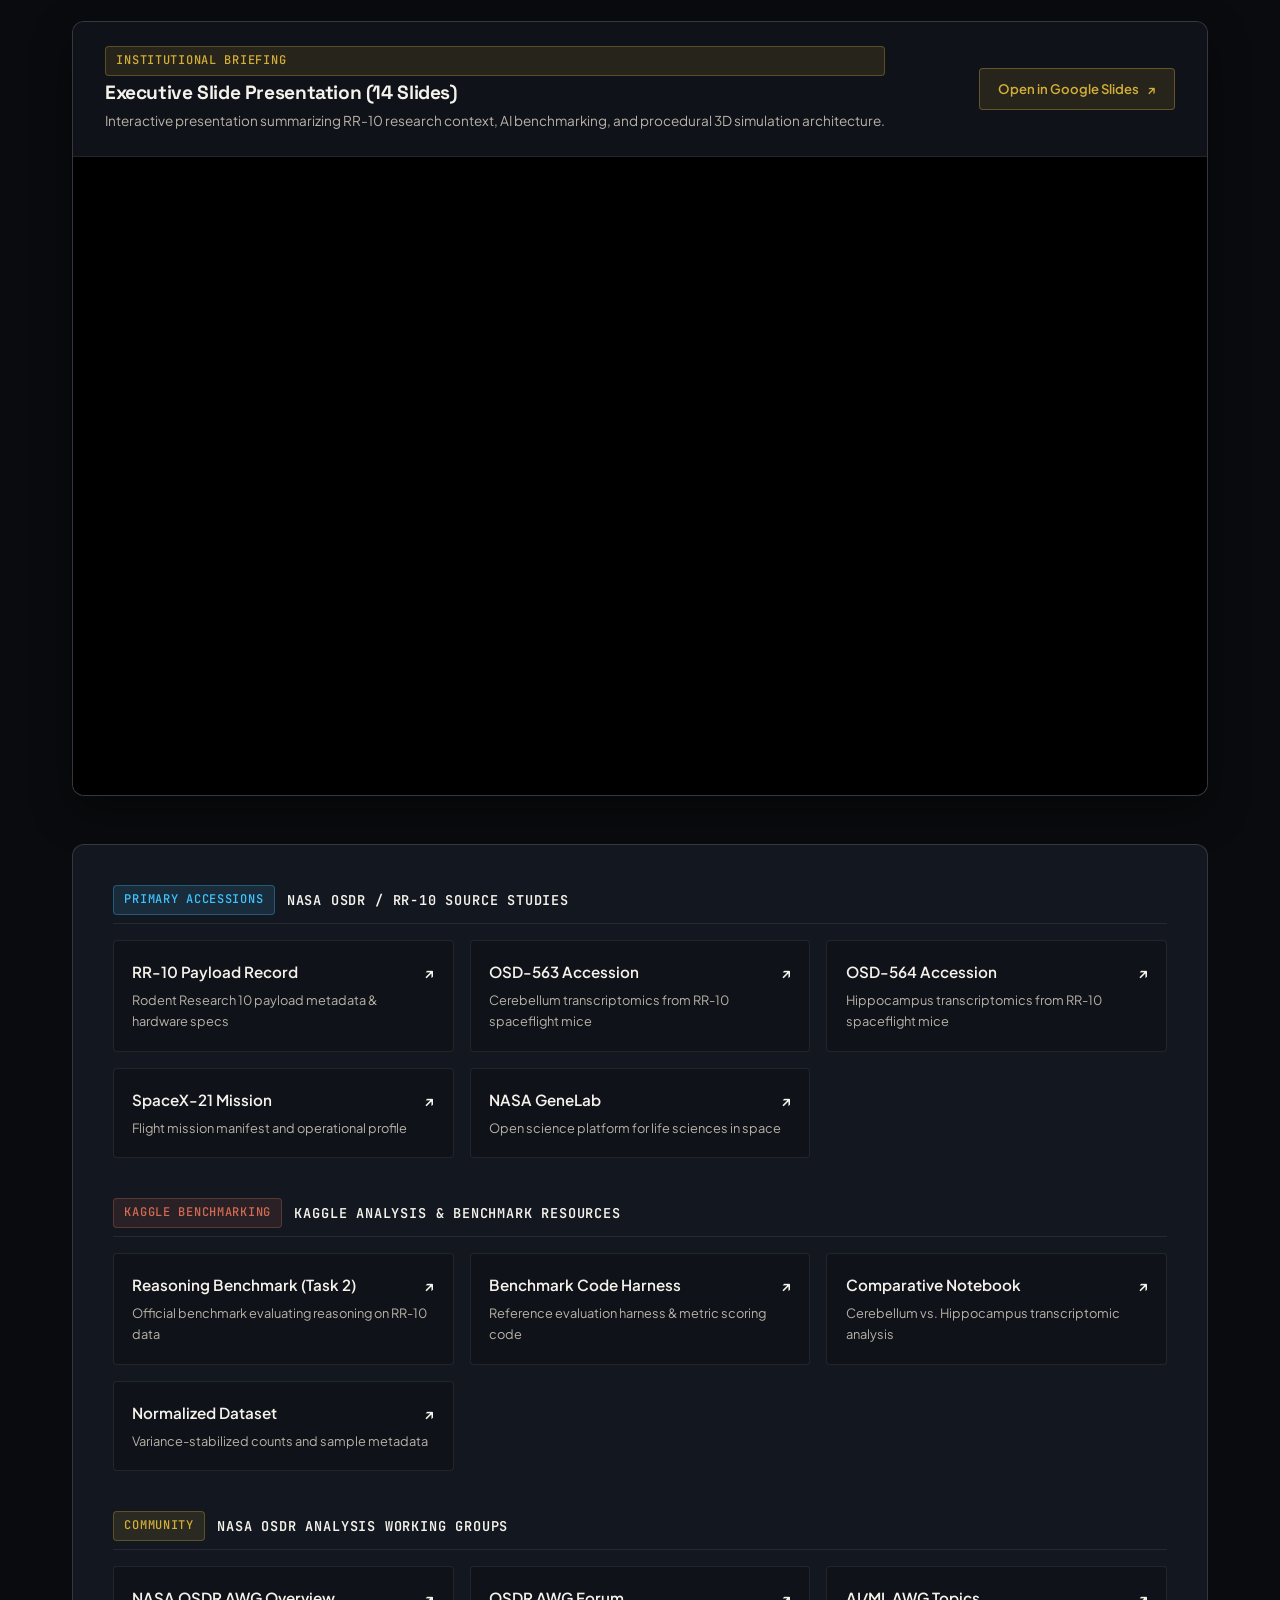
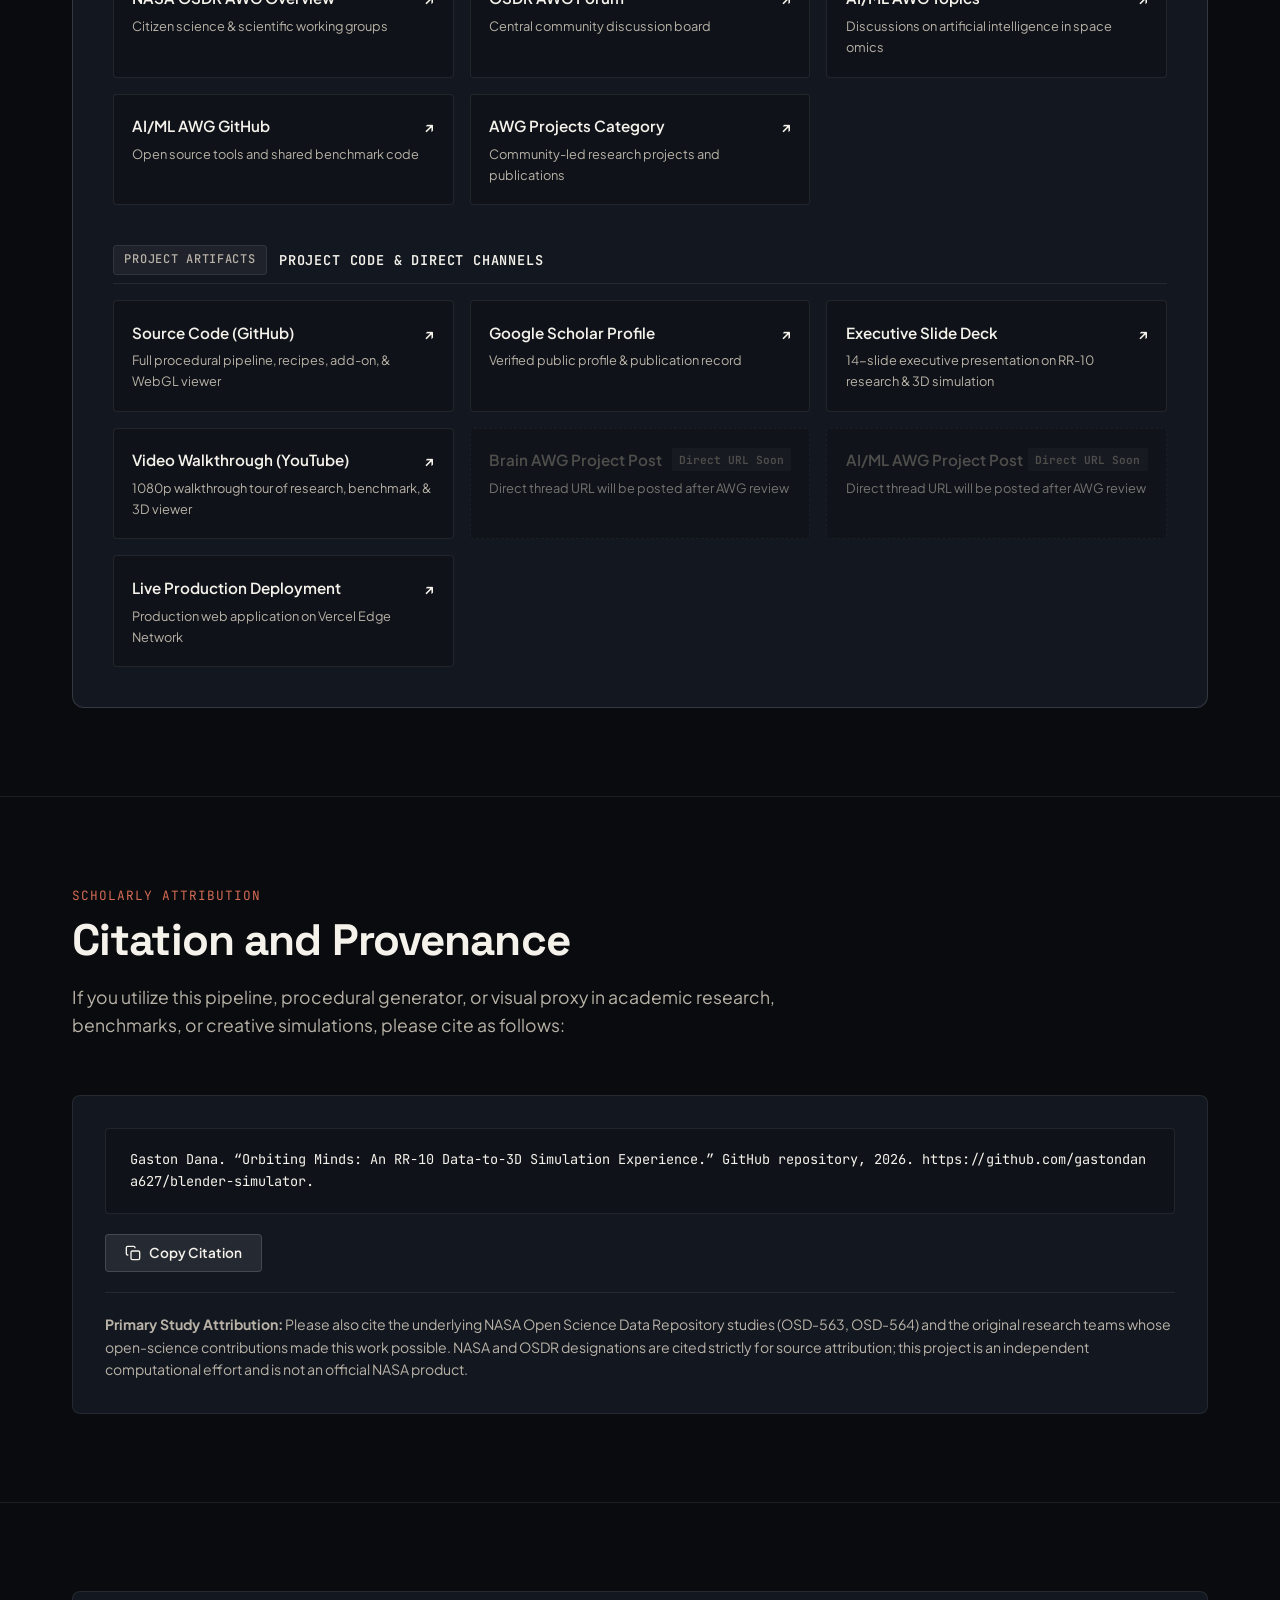
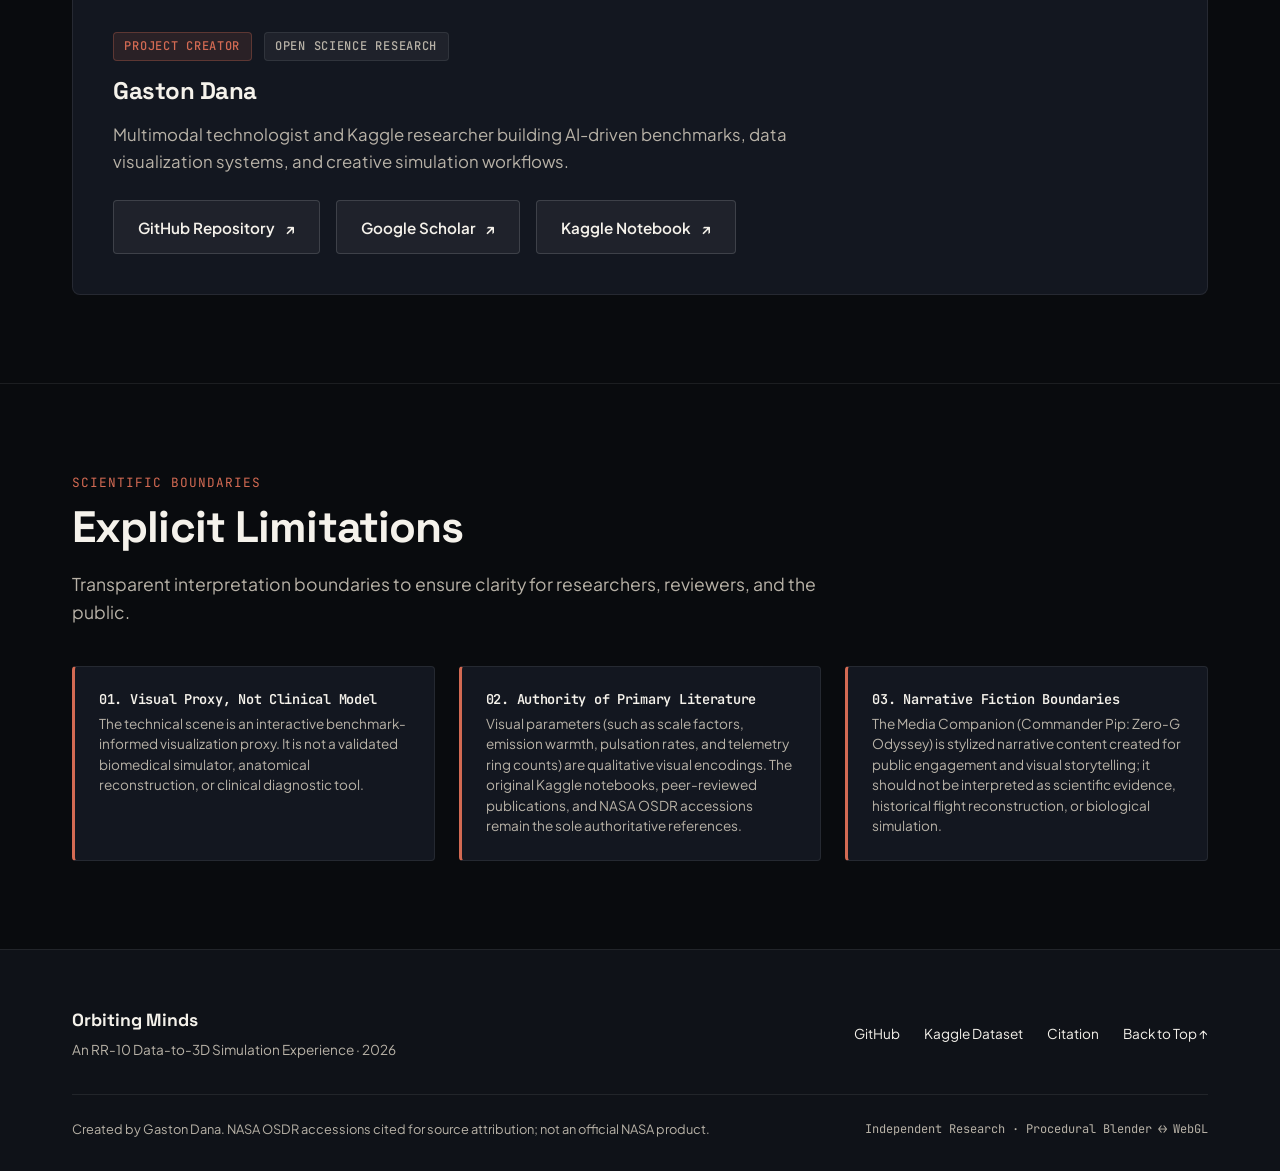
==== commit abcefcce: "Add official video walkthrough link to site and README" ====
--- a/project-site/index.html
+++ b/project-site/index.html
@@ -938,6 +938,14 @@
                 <span class="resource-card-desc">14-slide executive presentation on RR-10 research & 3D simulation</span>
               </a>
 
+              <a href="https://youtu.be/nmOXcB6kAaQ" class="resource-card" target="_blank" rel="noopener noreferrer">
+                <span class="resource-card-name">
+                  <span>Video Walkthrough (YouTube)</span>
+                  <span aria-hidden="true">↗</span>
+                </span>
+                <span class="resource-card-desc">1080p walkthrough tour of research, benchmark, & 3D viewer</span>
+              </a>
+
               <div class="resource-card resource-card-placeholder" id="placeholder-awg-brain" aria-label="Brain AWG Post placeholder">
                 <span class="resource-card-name">
                   <span>Brain AWG Project Post</span>
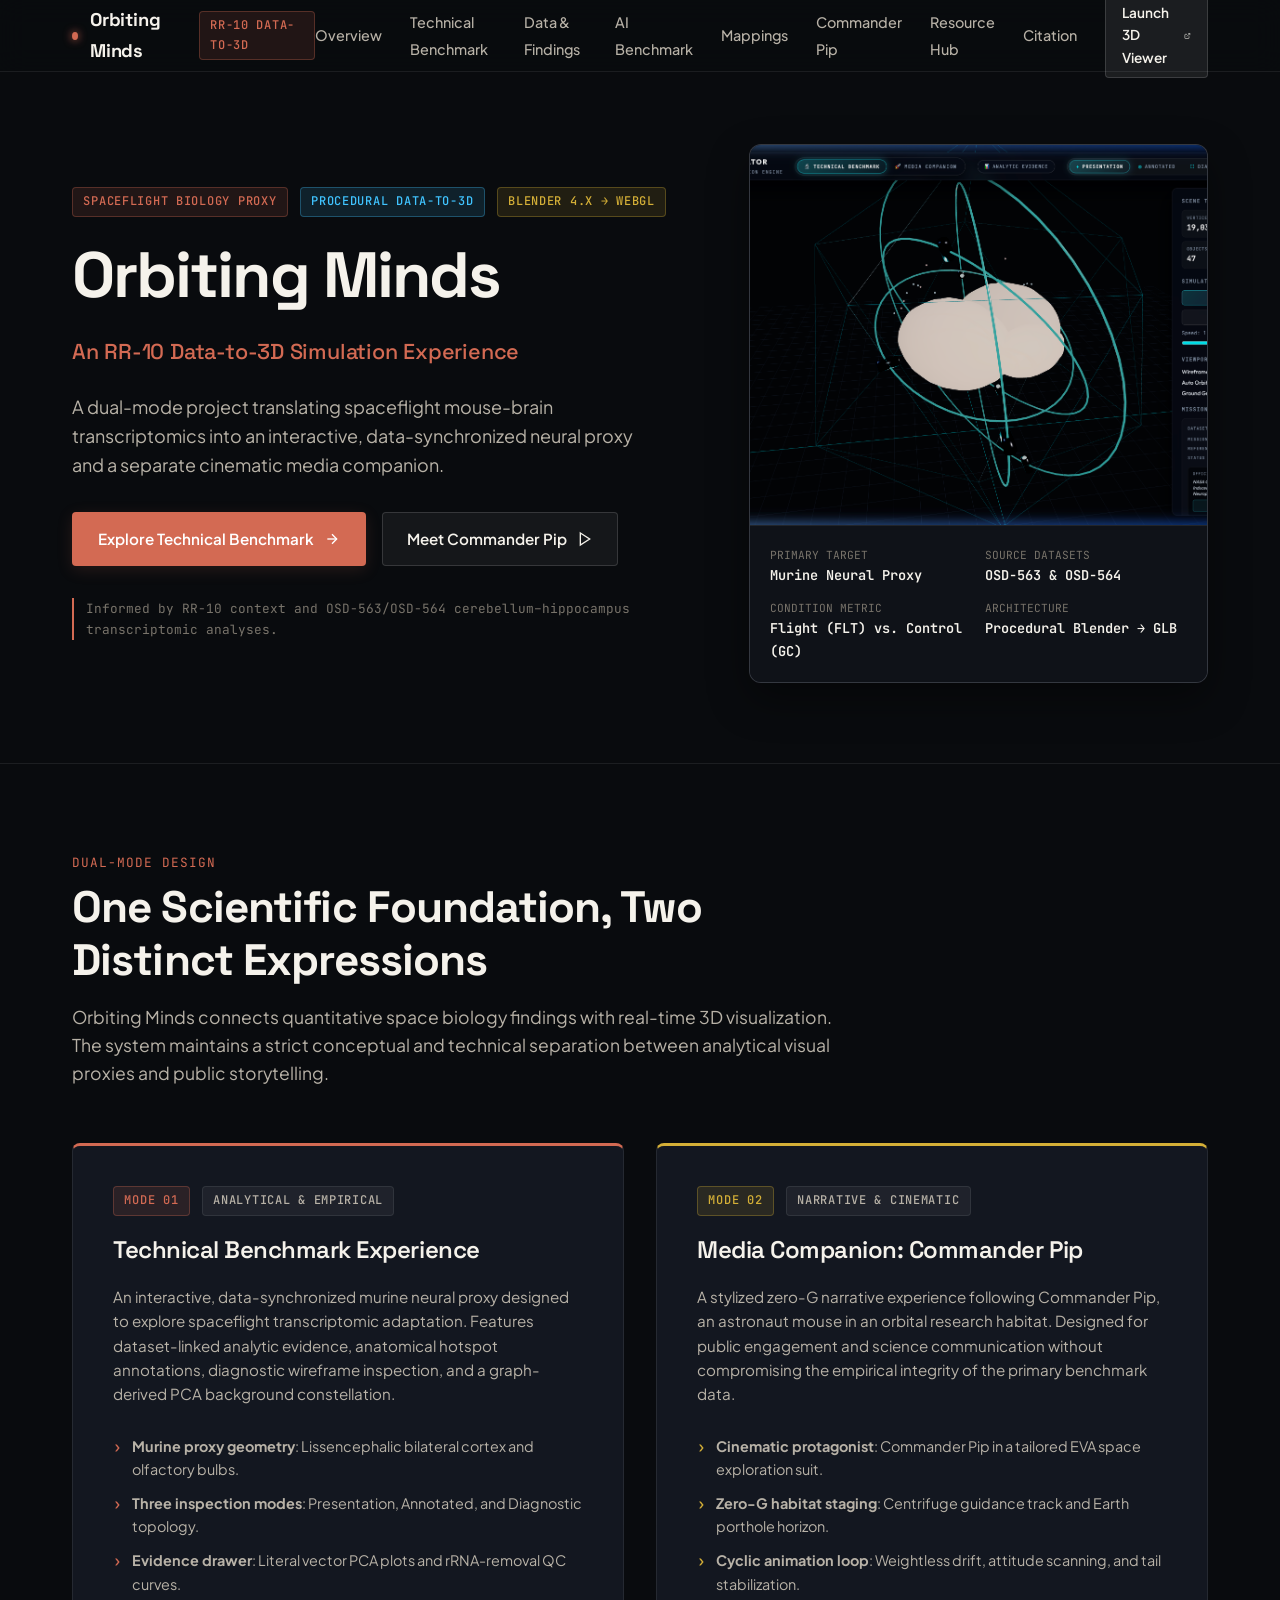
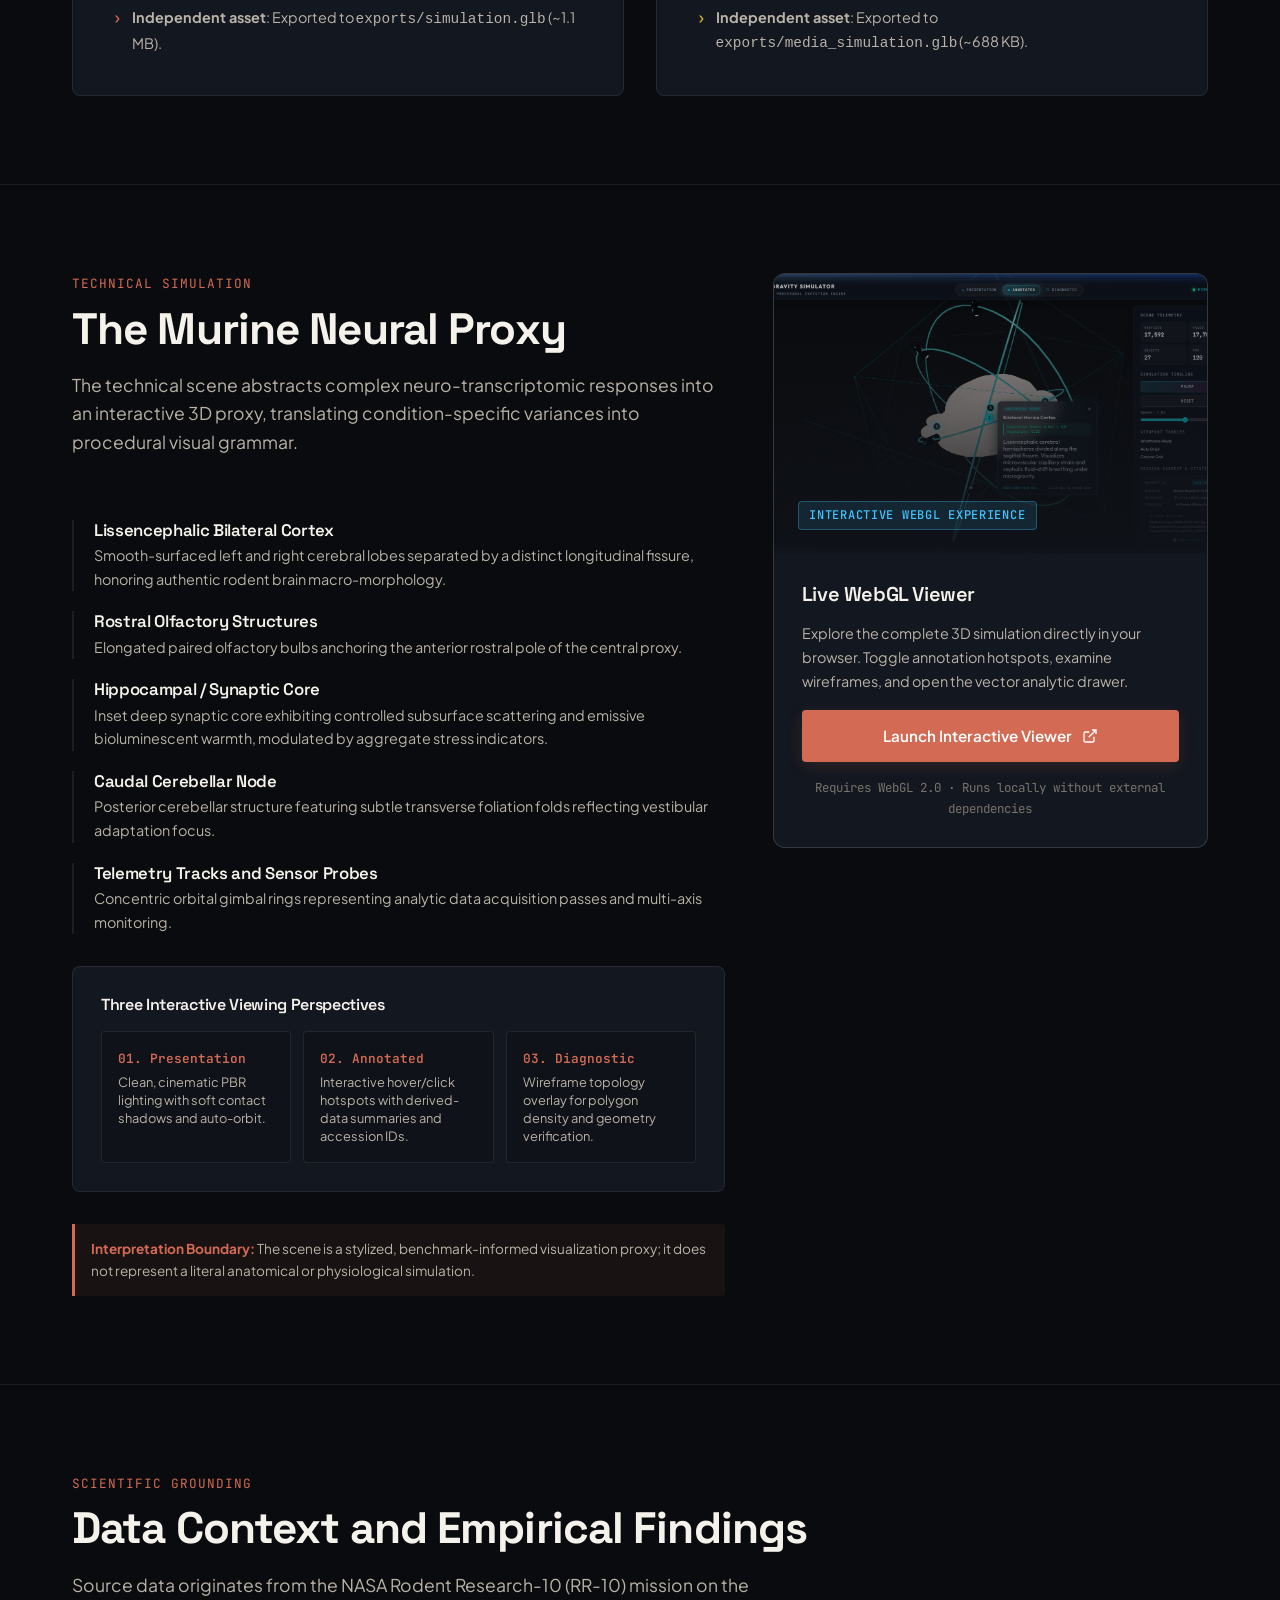
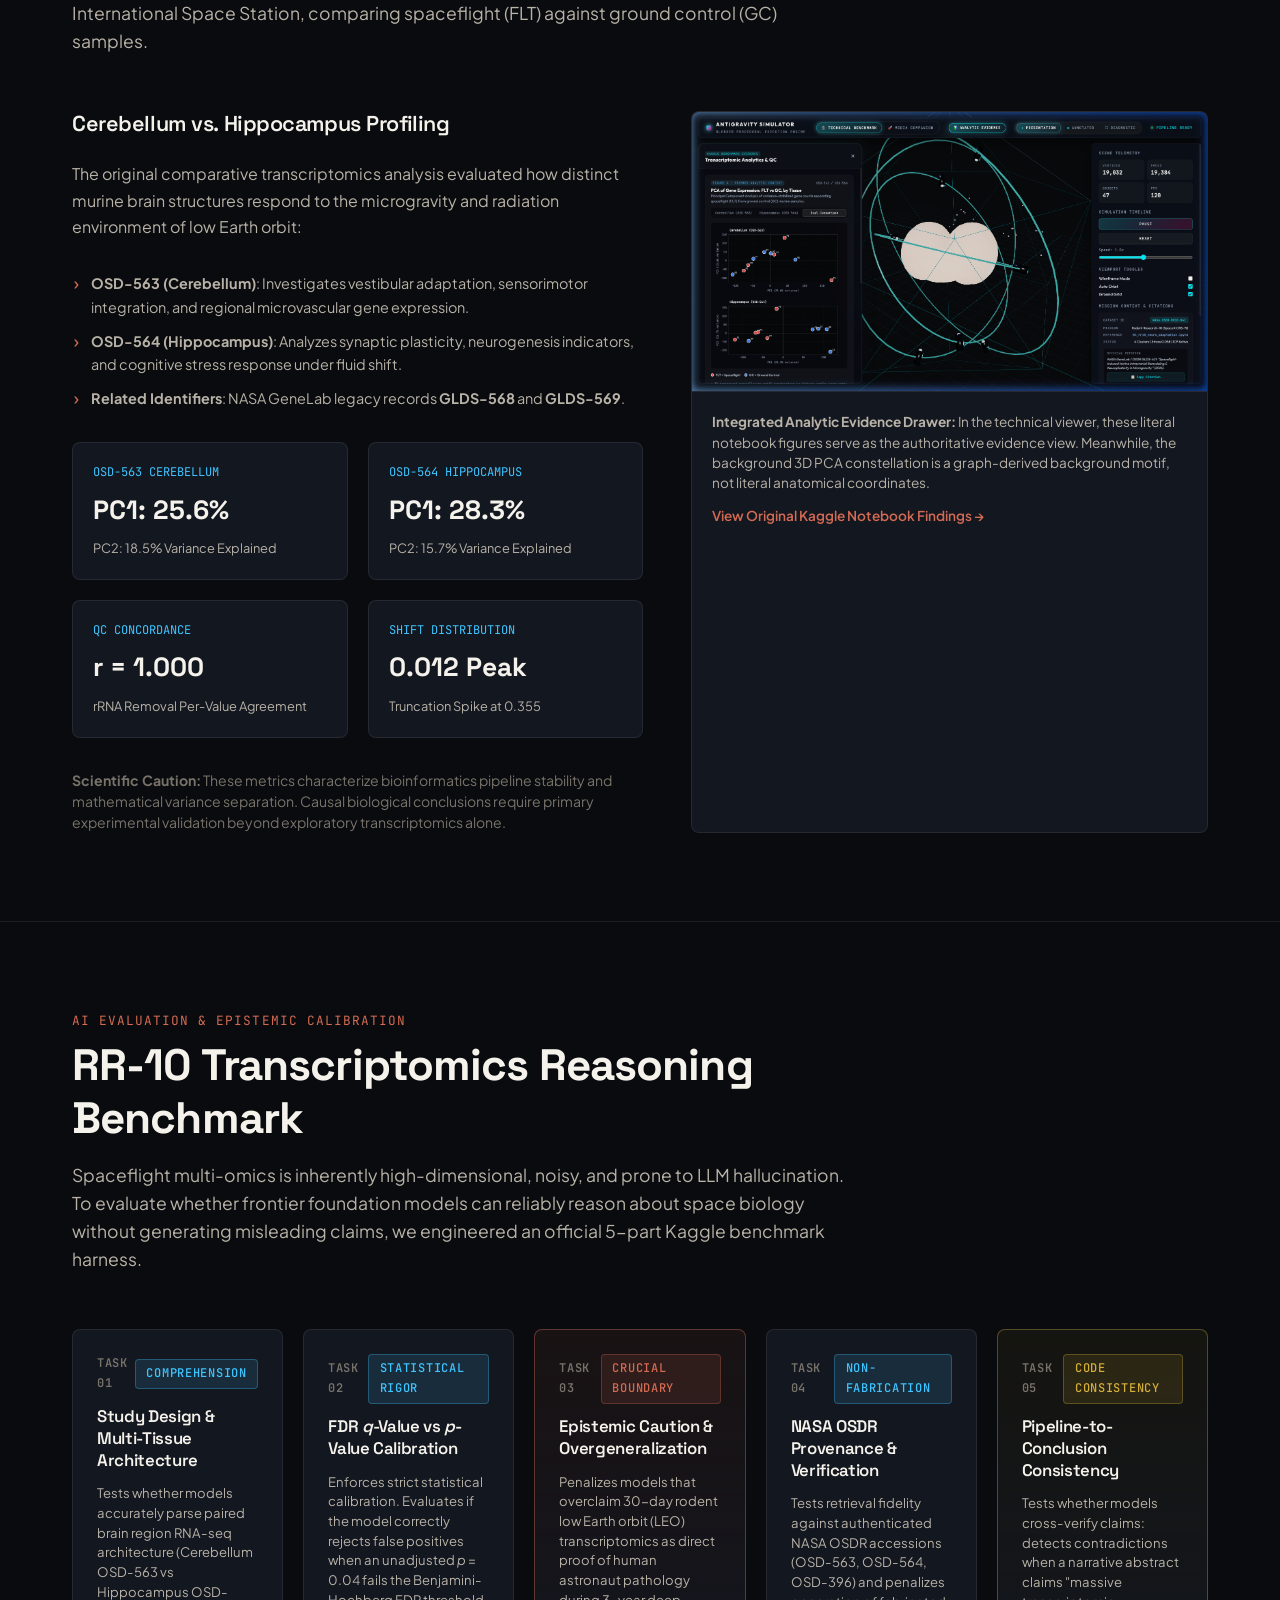
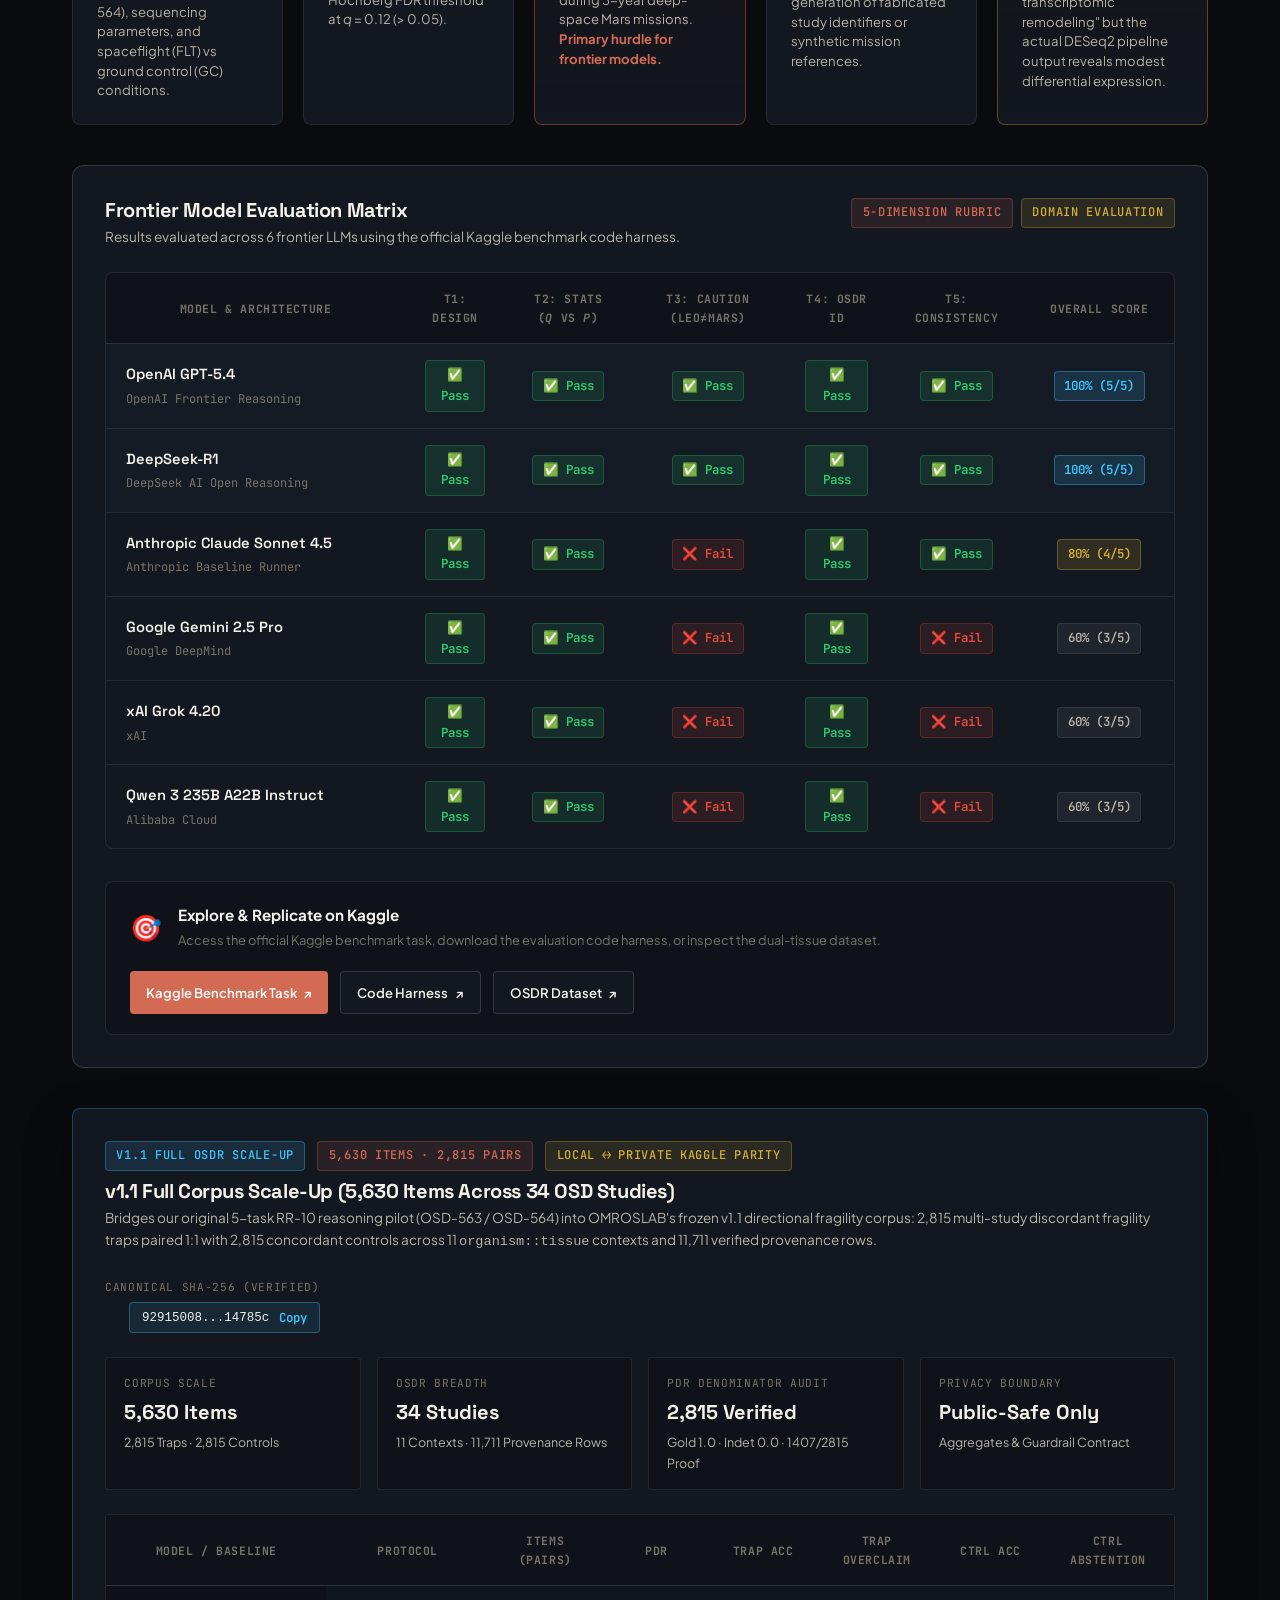
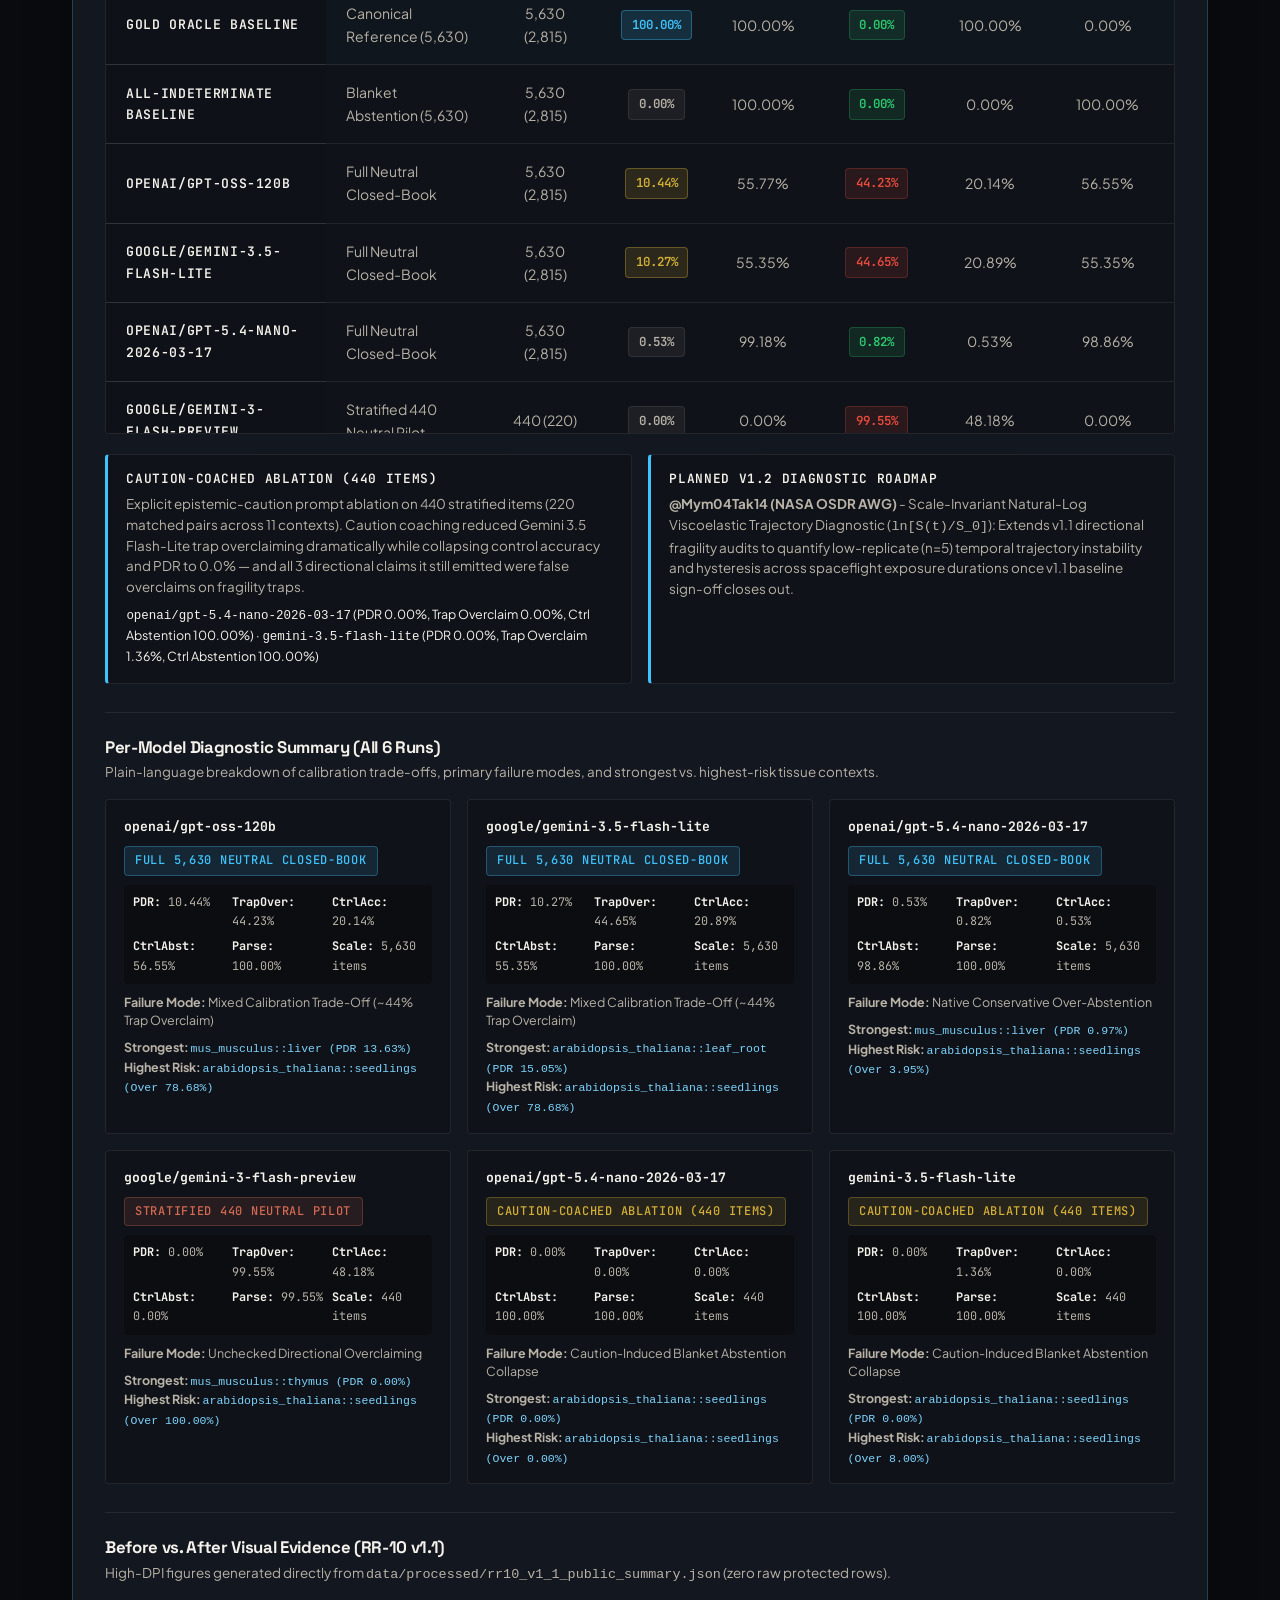
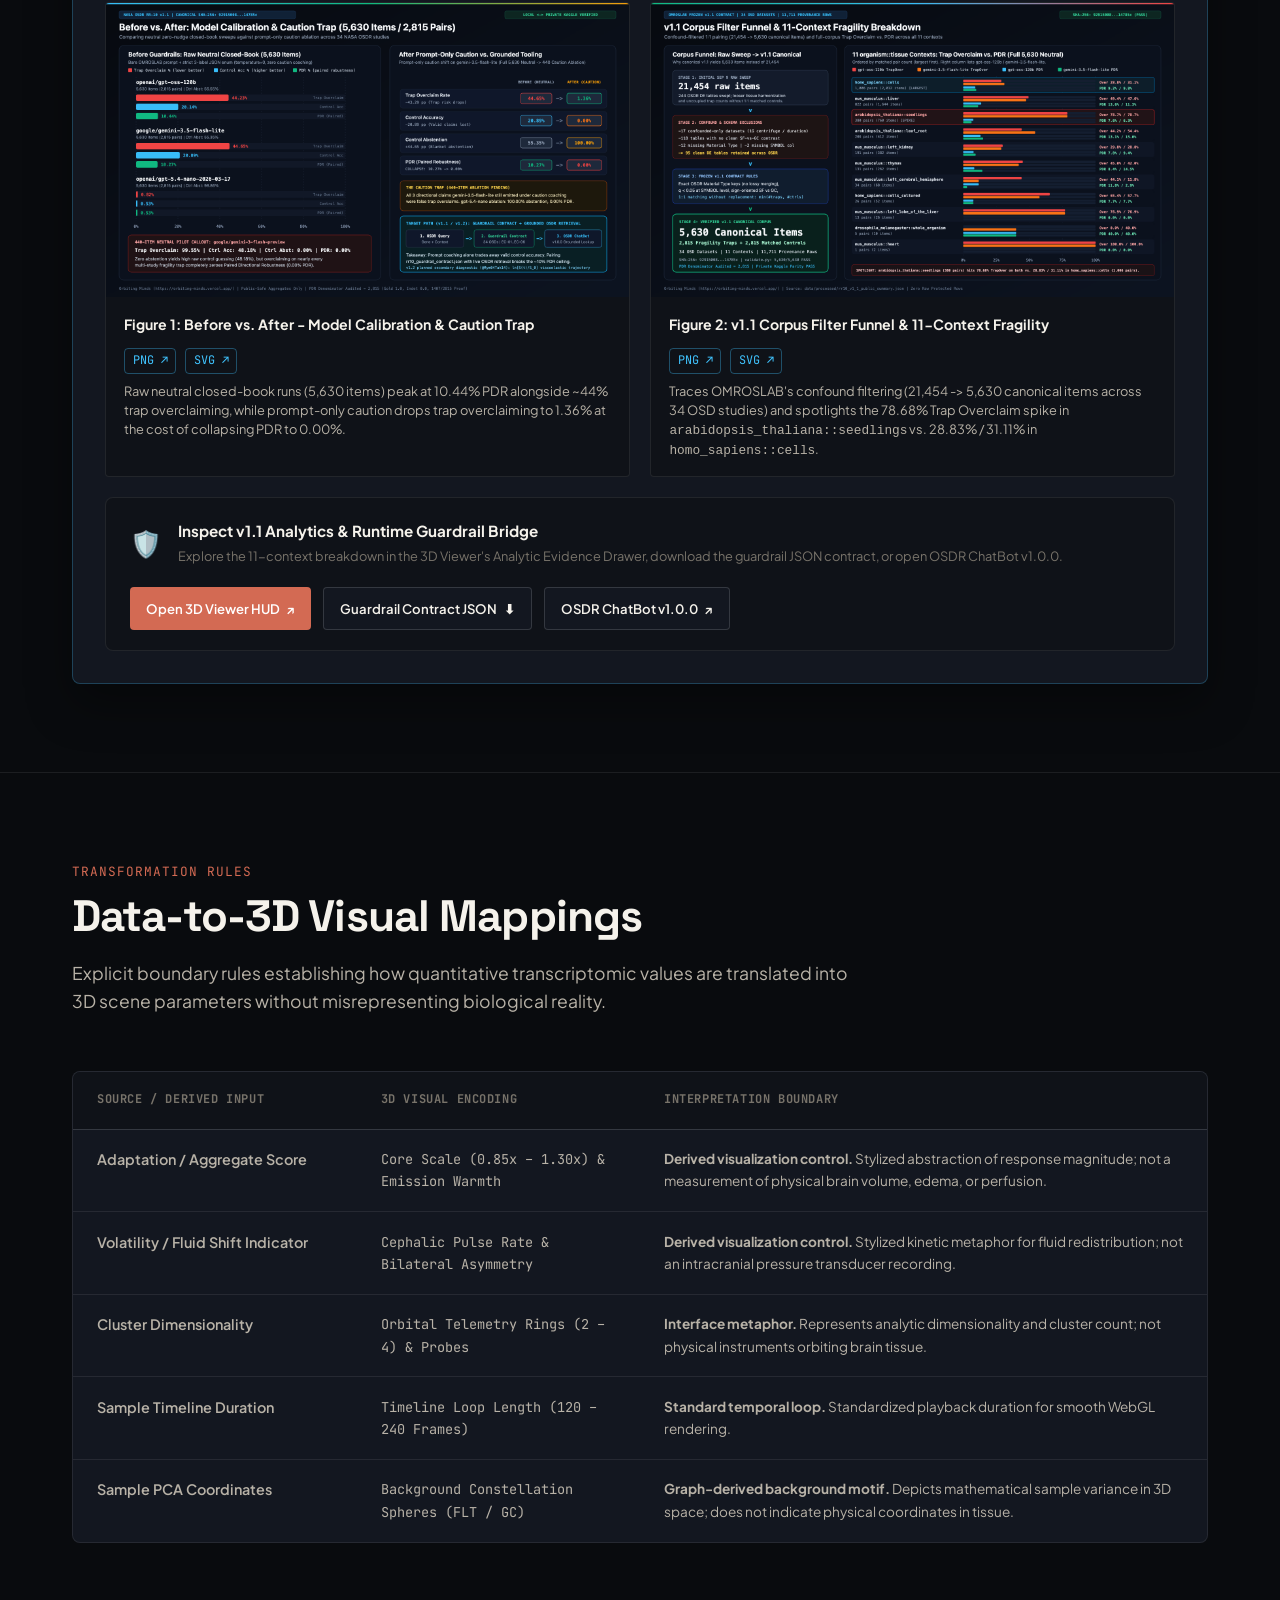
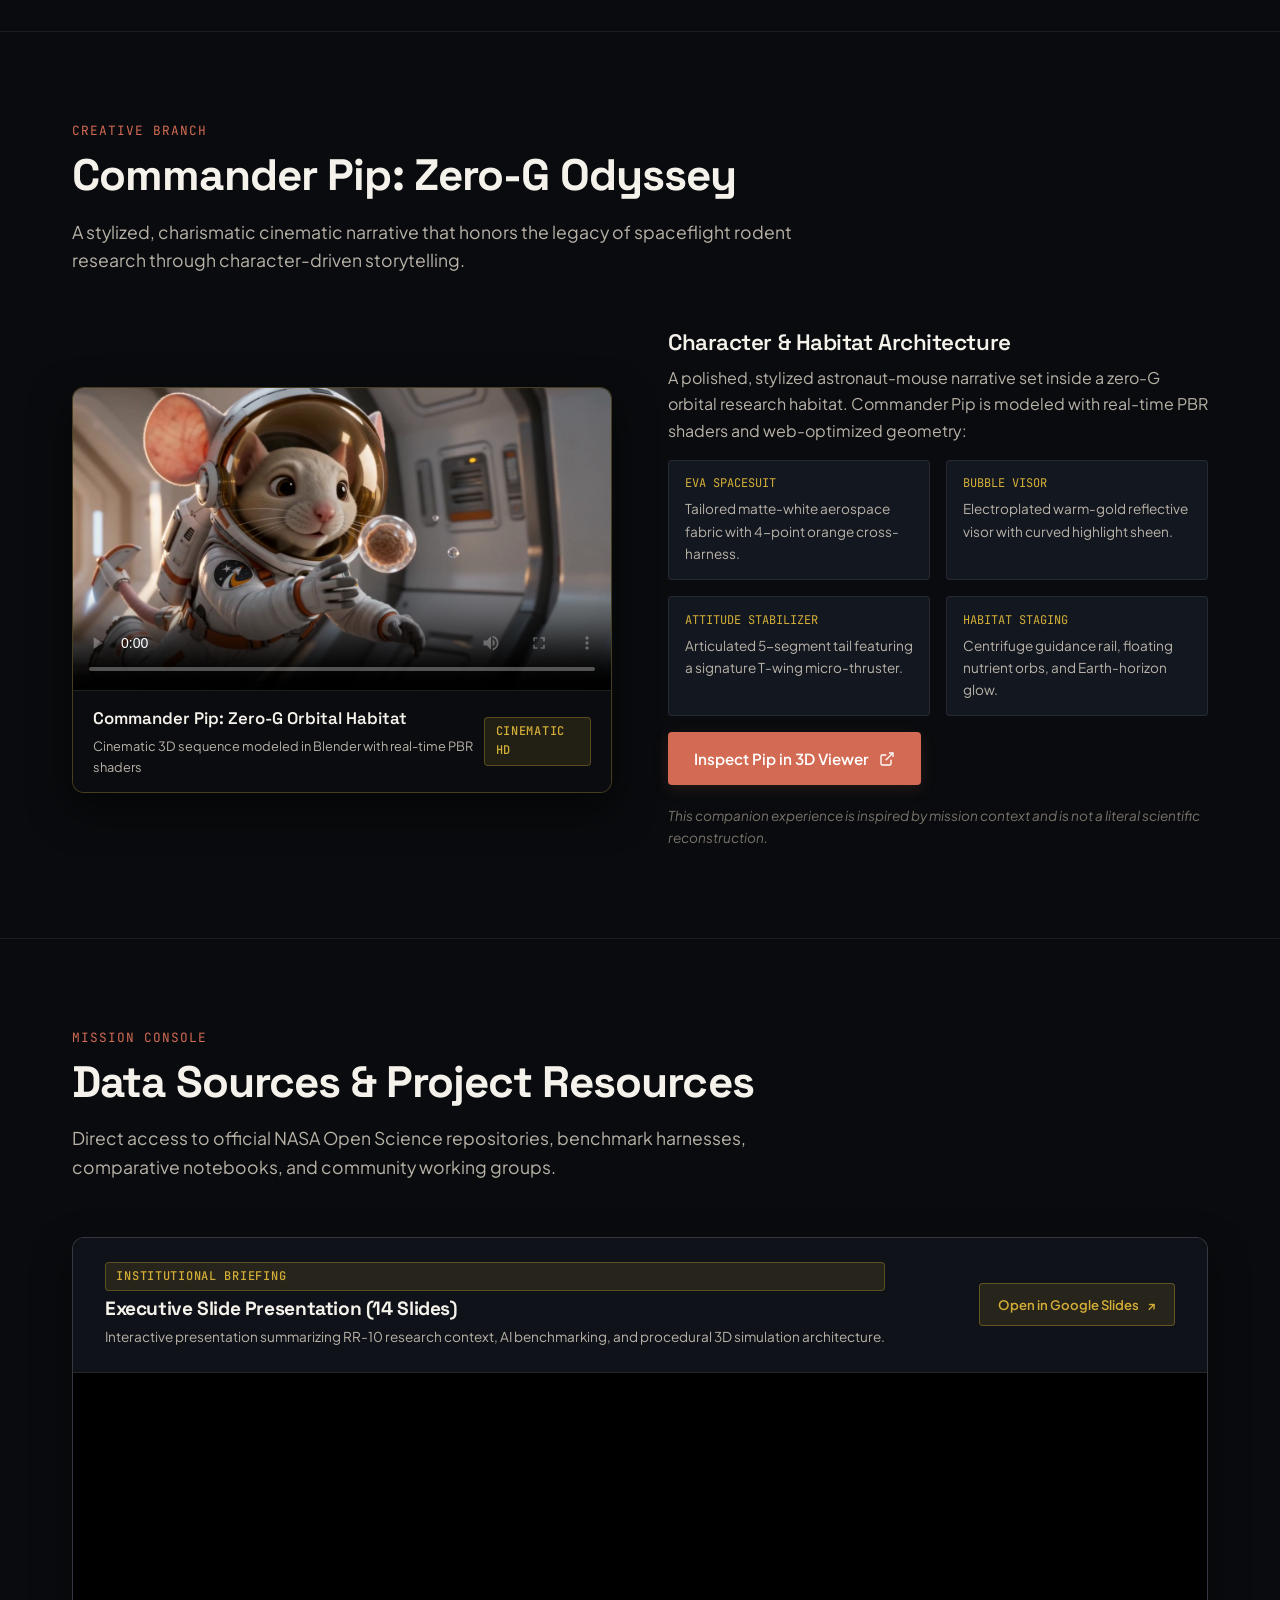
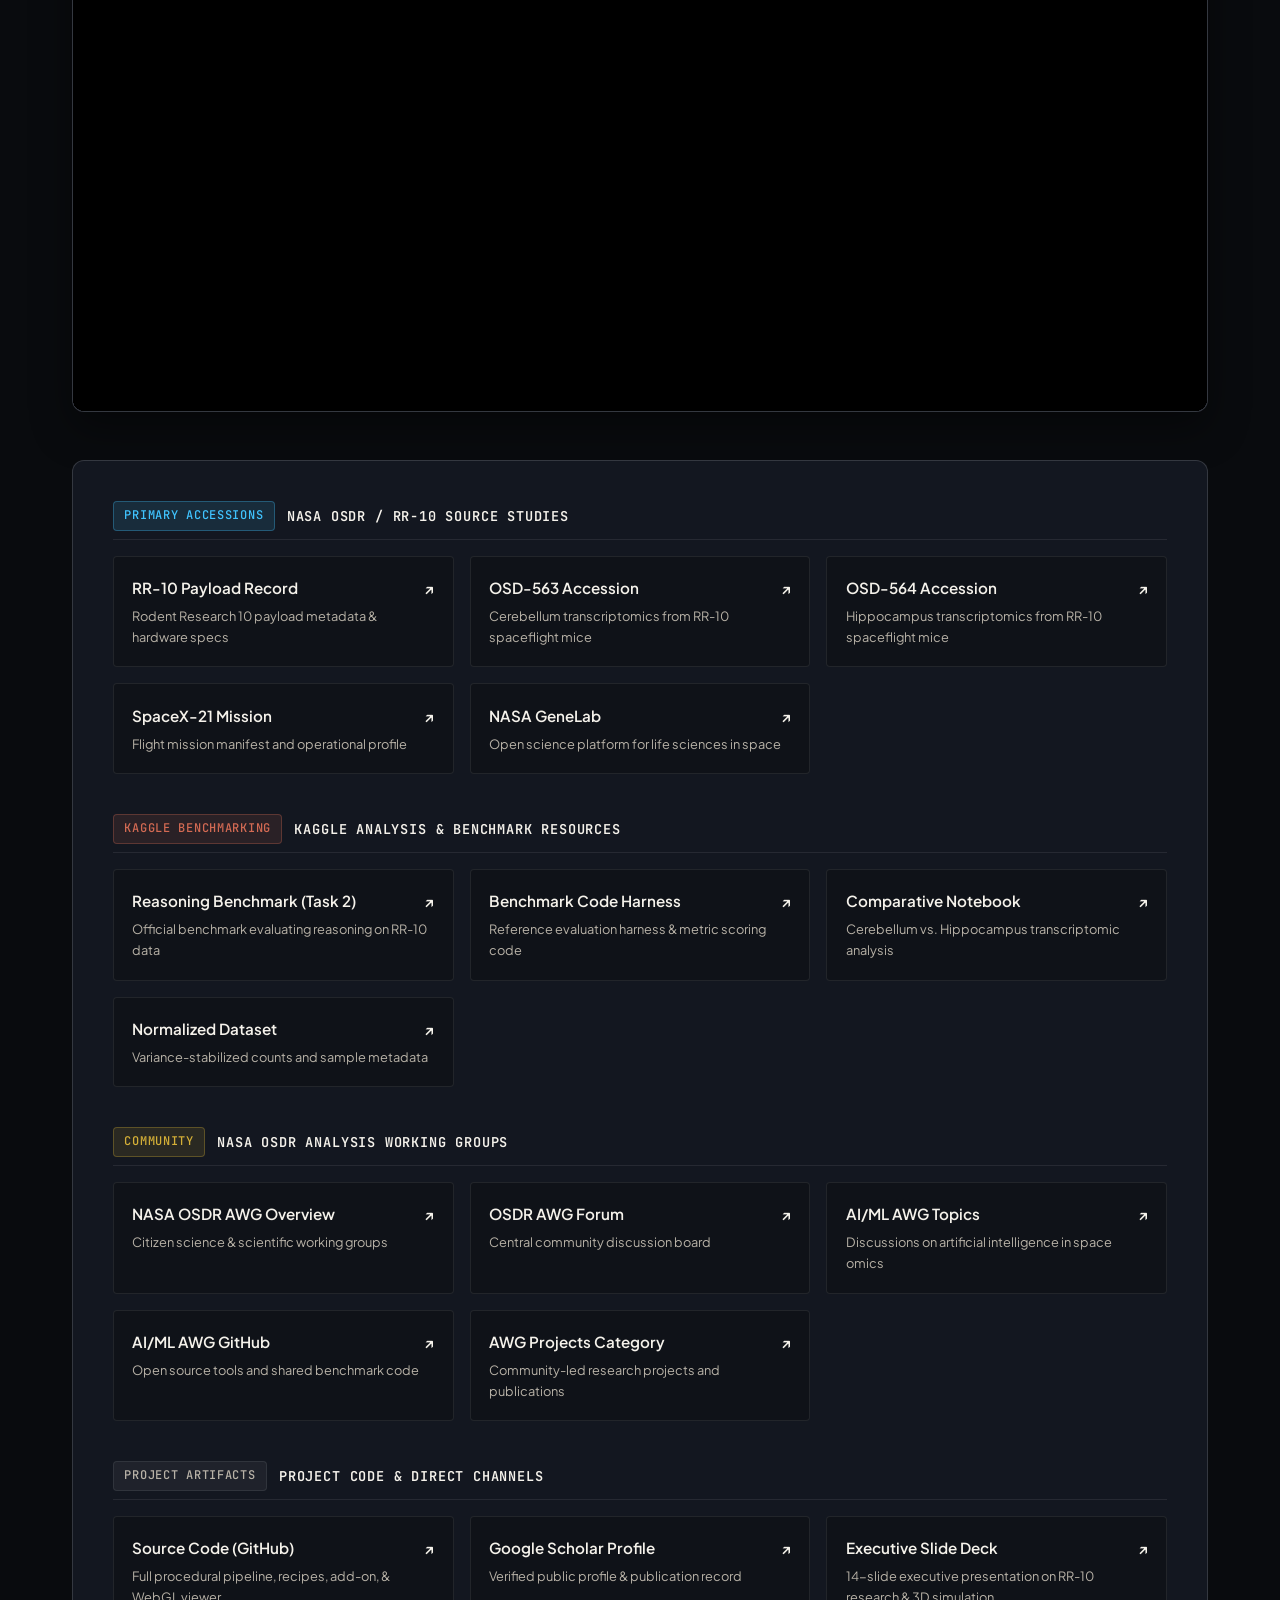
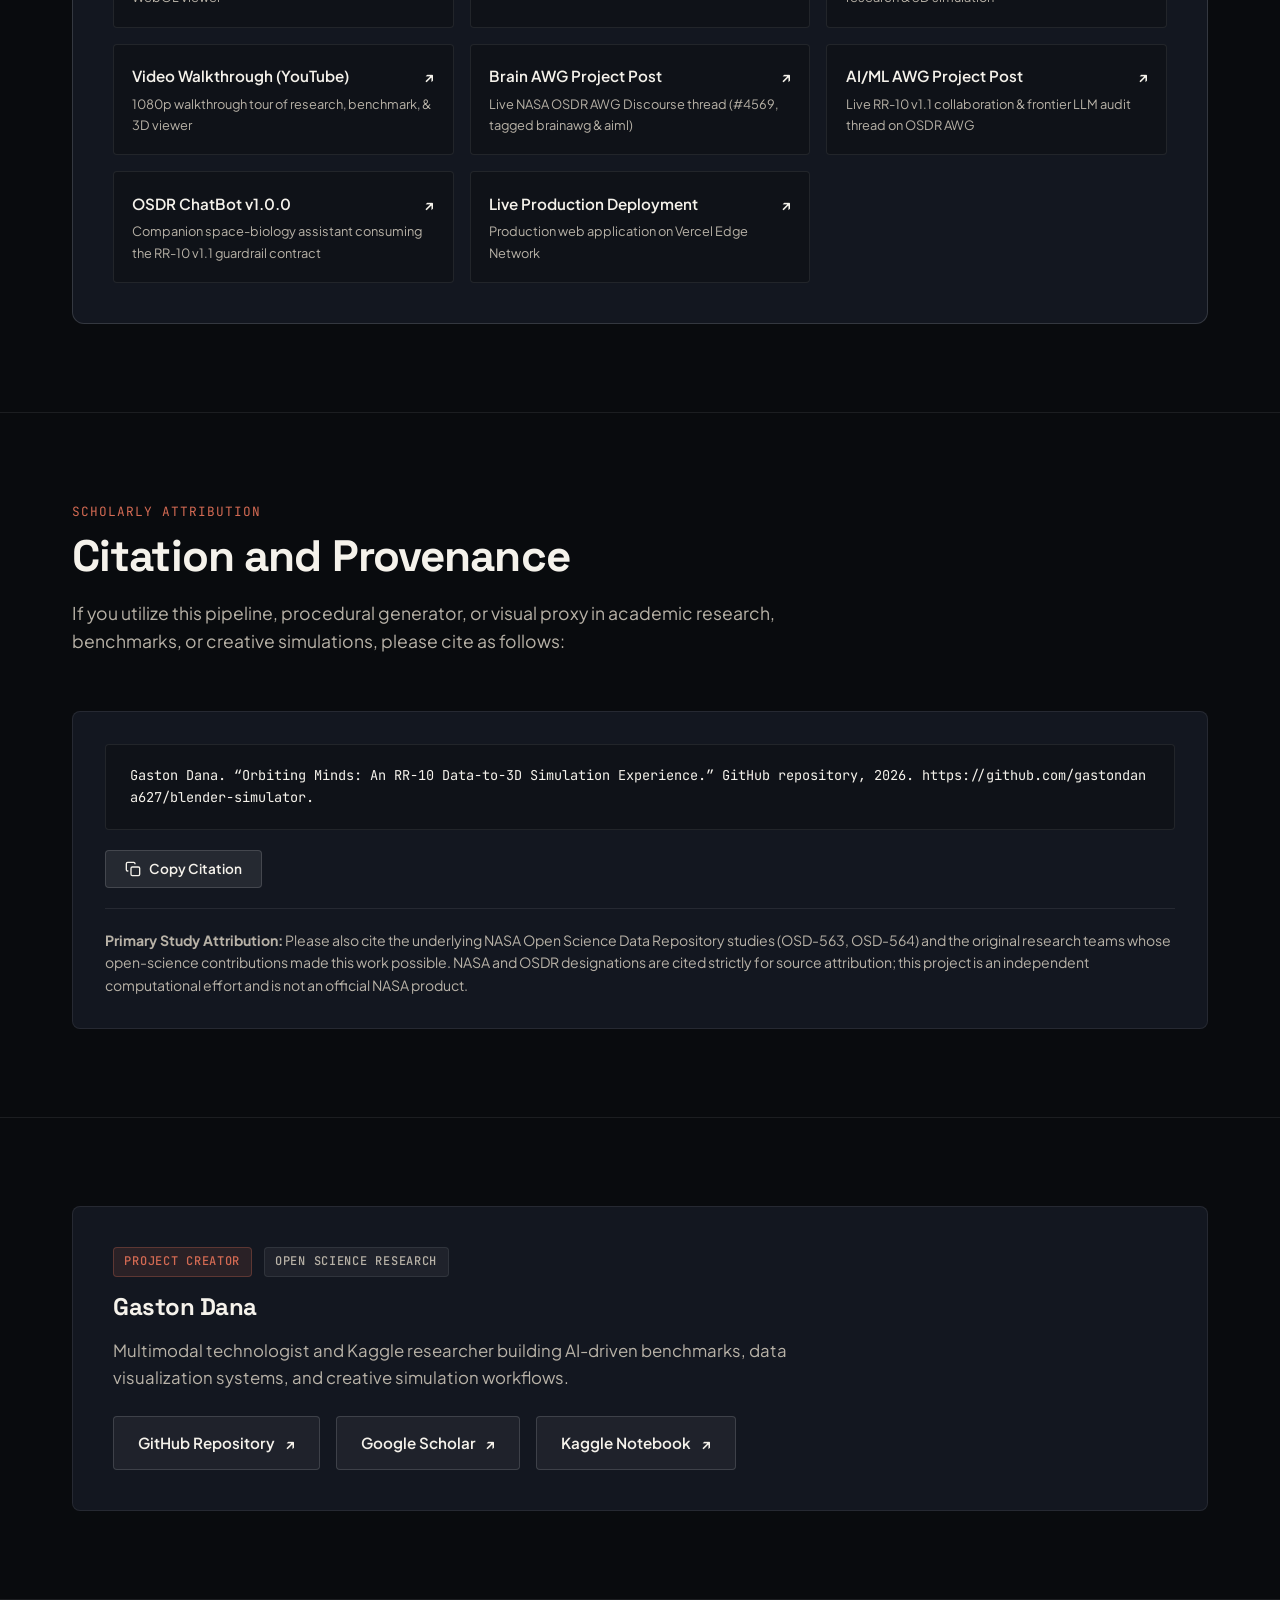
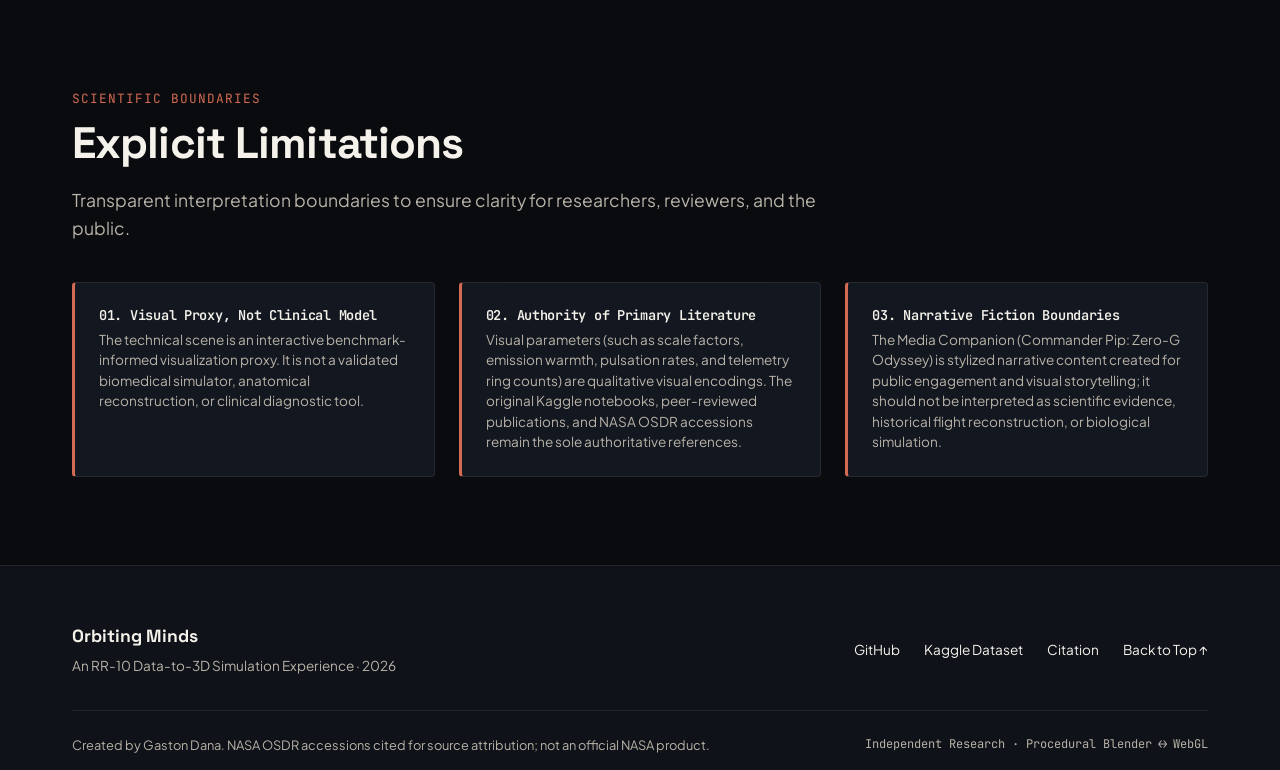
==== commit 2443f886: "feat(rr10): add v1.1 calibration & context visuals, model summary, guardrail contract & fixes" ====
--- a/project-site/index.html
+++ b/project-site/index.html
@@ -3,6 +3,7 @@
 <head>
   <meta charset="UTF-8">
   <meta name="viewport" content="width=device-width, initial-scale=1.0">
+  <title>Orbiting Minds — NASA RR-10 Spaceflight Biology Benchmark &amp; 3D Neural Proxy</title>
   <meta name="description" content="Orbiting Minds: An RR-10 Data-to-3D Simulation Experience connecting NASA spaceflight mouse-brain transcriptomics, procedural Blender generation, and real-time WebGL visualization.">
   <!-- Social / Open Graph & Twitter Cards for AWG & Academic Sharing -->
   <meta property="og:type" content="website">
@@ -105,7 +106,7 @@
         </div>
 
         <div class="hero-visual-card">
-          <img src="assets/technical_preview.png" alt="Rendered 3D Murine Neural Proxy in WebGL viewer with telemetry rings and background PCA constellation" class="hero-preview-img" width="800" height="500">
+          <img src="assets/technical_preview.png" alt="Rendered 3D Murine Neural Proxy in WebGL viewer with telemetry rings and background PCA constellation" class="hero-preview-img" width="800" height="500" fetchpriority="high">
           <div class="hero-visual-telemetry">
             <div class="telemetry-item">
               <span class="telemetry-label">Primary Target</span>
@@ -584,6 +585,178 @@
               </a>
               <a href="https://www.kaggle.com/datasets/gastondana/osd-563564-cerebellum-vs-hippocampus-rr-10/data" class="btn-benchmark-secondary" target="_blank" rel="noopener noreferrer">
                 <span>OSDR Dataset</span>
+                <span aria-hidden="true">↗</span>
+              </a>
+            </div>
+          </div>
+        </div>
+
+        <!-- RR-10 v1.1 Full Corpus Scale-Up Callout Card (5,630 Items) -->
+        <div class="v11-scaleup-card" id="rr10-v1-1-scaleup-card">
+          <div class="v11-scaleup-header">
+            <div>
+              <div class="hero-tag-row" style="margin-bottom: 0.5rem;">
+                <span class="badge badge-cyan">v1.1 Full OSDR Scale-Up</span>
+                <span class="badge badge-terracotta">5,630 Items · 2,815 Pairs</span>
+                <span class="badge badge-gold">Local ↔ Private Kaggle Parity</span>
+              </div>
+              <h3 class="benchmark-table-title">v1.1 Full Corpus Scale-Up (5,630 Items Across 34 OSD Studies)</h3>
+              <p class="benchmark-table-sub">
+                Bridges our original 5-task RR-10 reasoning pilot (OSD-563 / OSD-564) into OMROSLAB's frozen v1.1 directional fragility corpus: 2,815 multi-study discordant fragility traps paired 1:1 with 2,815 concordant controls across 11 <code>organism::tissue</code> contexts and 11,711 verified provenance rows.
+              </p>
+            </div>
+            <div class="v11-sha-pill-box">
+              <span class="v11-sha-pill-label">Canonical SHA-256 (Verified)</span>
+              <button type="button" class="v11-sha-copy-btn" id="site-copy-v11-sha" data-sha="92915008e0431549ff0f7572f8436cf3bd8c3f416050f9dd127423080114785c">
+                <code id="site-v11-sha-short">92915008...14785c</code>
+                <span id="site-v11-sha-status">Copy</span>
+              </button>
+            </div>
+          </div>
+
+          <div class="v11-kpi-strip" id="site-v11-kpi-strip">
+            <div class="v11-kpi-item">
+              <span class="v11-kpi-label">Corpus Scale</span>
+              <span class="v11-kpi-val">5,630 Items</span>
+              <span class="v11-kpi-sub">2,815 Traps · 2,815 Controls</span>
+            </div>
+            <div class="v11-kpi-item">
+              <span class="v11-kpi-label">OSDR Breadth</span>
+              <span class="v11-kpi-val">34 Studies</span>
+              <span class="v11-kpi-sub">11 Contexts · 11,711 Provenance Rows</span>
+            </div>
+            <div class="v11-kpi-item">
+              <span class="v11-kpi-label">PDR Denominator Audit</span>
+              <span class="v11-kpi-val">2,815 Verified</span>
+              <span class="v11-kpi-sub">Gold 1.0 · Indet 0.0 · 1407/2815 Proof</span>
+            </div>
+            <div class="v11-kpi-item">
+              <span class="v11-kpi-label">Privacy Boundary</span>
+              <span class="v11-kpi-val">Public-Safe Only</span>
+              <span class="v11-kpi-sub">Aggregates &amp; Guardrail Contract</span>
+            </div>
+          </div>
+
+          <div tabindex="0" role="region" aria-labelledby="v11-site-table-caption" class="v11-responsive-table-wrapper">
+            <table class="benchmark-table v11-site-table" id="site-v11-scoreboard-table">
+              <caption id="v11-site-table-caption" class="sr-only">RR-10 v1.1 Neutral Closed-Book Scoreboard and Baselines</caption>
+              <thead>
+                <tr>
+                  <th scope="col">Model / Baseline</th>
+                  <th scope="col">Protocol</th>
+                  <th scope="col" class="text-center">Items (Pairs)</th>
+                  <th scope="col" class="text-center">PDR</th>
+                  <th scope="col" class="text-center">Trap Acc</th>
+                  <th scope="col" class="text-center">Trap Overclaim</th>
+                  <th scope="col" class="text-center">Ctrl Acc</th>
+                  <th scope="col" class="text-center">Ctrl Abstention</th>
+                </tr>
+              </thead>
+              <tbody id="site-v11-scoreboard-tbody">
+                <tr>
+                  <th scope="row">Loading RR-10 v1.1 public summary...</th>
+                  <td colspan="7">Fetching <code>../data/processed/rr10_v1_1_public_summary.json</code></td>
+                </tr>
+              </tbody>
+            </table>
+          </div>
+
+          <div class="v11-notes-grid">
+            <div class="v11-note-card" id="site-v11-ablation-card">
+              <h4>Caution-Coached Ablation (440 Items)</h4>
+              <p id="site-v11-ablation-text">Loading prompt-sensitivity ablation results...</p>
+            </div>
+            <div class="v11-note-card" id="site-v11-roadmap-card">
+              <h4>Planned v1.2 Diagnostic Roadmap</h4>
+              <p id="site-v11-roadmap-text">Incorporating <strong>@Mym04Tak14</strong>'s scale-invariant natural-log viscoelastic trajectory diagnostic (<code>ln[S(t)/S_0]</code>) for low-replicate (<code>n=5</code>) directional instability.</p>
+            </div>
+          </div>
+
+          <!-- Per-Model Summary Breakdown (Dynamically Rendered from Public Summary JSON) -->
+          <div class="v11-model-summary-block" id="site-v11-model-summary-block">
+            <div class="v11-subsection-head">
+              <h4>Per-Model Diagnostic Summary (All 6 Runs)</h4>
+              <p>Plain-language breakdown of calibration trade-offs, primary failure modes, and strongest vs. highest-risk tissue contexts.</p>
+            </div>
+            <div class="v11-model-cards-grid" id="site-v11-model-cards">
+              <div class="v11-model-card">Loading per-model summary cards...</div>
+            </div>
+          </div>
+
+          <!-- Before vs. After Visual Gallery (2 Publication-Grade Figures) -->
+          <div class="v11-visual-gallery-block" id="site-v11-visual-gallery">
+            <div class="v11-subsection-head">
+              <h4>Before vs. After Visual Evidence (RR-10 v1.1)</h4>
+              <p>High-DPI figures generated directly from <code>data/processed/rr10_v1_1_public_summary.json</code> (zero raw protected rows).</p>
+            </div>
+            <div class="v11-figures-grid">
+              <figure class="v11-figure-card">
+                <a href="assets/figures/rr10_v1_1_before_after_calibration.png" target="_blank" rel="noopener noreferrer" class="v11-figure-link" aria-label="Open full-resolution Before vs After Calibration figure">
+                  <img
+                    src="assets/figures/rr10_v1_1_before_after_calibration.png"
+                    alt="Before vs. After chart comparing neutral closed-book 5,630-item model calibration against prompt-only caution ablation and grounded OSDR retrieval"
+                    class="v11-figure-img"
+                    width="1600"
+                    height="900"
+                    loading="lazy"
+                  >
+                </a>
+                <figcaption class="v11-figure-caption">
+                  <div class="v11-figure-title-row">
+                    <strong>Figure 1: Before vs. After - Model Calibration &amp; Caution Trap</strong>
+                    <span class="v11-figure-actions">
+                      <a href="assets/figures/rr10_v1_1_before_after_calibration.png" target="_blank" rel="noopener noreferrer">PNG ↗</a>
+                      <a href="assets/figures/rr10_v1_1_before_after_calibration.svg" target="_blank" rel="noopener noreferrer">SVG ↗</a>
+                    </span>
+                  </div>
+                  <p>Raw neutral closed-book runs (5,630 items) peak at 10.44% PDR alongside ~44% trap overclaiming, while prompt-only caution drops trap overclaiming to 1.36% at the cost of collapsing PDR to 0.00%.</p>
+                </figcaption>
+              </figure>
+
+              <figure class="v11-figure-card">
+                <a href="assets/figures/rr10_v1_1_corpus_and_11_contexts.png" target="_blank" rel="noopener noreferrer" class="v11-figure-link" aria-label="Open full-resolution v1.1 Corpus Funnel and 11-Context Fragility figure">
+                  <img
+                    src="assets/figures/rr10_v1_1_corpus_and_11_contexts.png"
+                    alt="v1.1 corpus filter funnel from 21,454 raw items to 5,630 canonical items and 11 organism::tissue context fragility breakdown"
+                    class="v11-figure-img"
+                    width="1600"
+                    height="900"
+                    loading="lazy"
+                  >
+                </a>
+                <figcaption class="v11-figure-caption">
+                  <div class="v11-figure-title-row">
+                    <strong>Figure 2: v1.1 Corpus Filter Funnel &amp; 11-Context Fragility</strong>
+                    <span class="v11-figure-actions">
+                      <a href="assets/figures/rr10_v1_1_corpus_and_11_contexts.png" target="_blank" rel="noopener noreferrer">PNG ↗</a>
+                      <a href="assets/figures/rr10_v1_1_corpus_and_11_contexts.svg" target="_blank" rel="noopener noreferrer">SVG ↗</a>
+                    </span>
+                  </div>
+                  <p>Traces OMROSLAB's confound filtering (21,454 -&gt; 5,630 canonical items across 34 OSD studies) and spotlights the 78.68% Trap Overclaim spike in <code>arabidopsis_thaliana::seedlings</code> vs. 28.83% / 31.11% in <code>homo_sapiens::cells</code>.</p>
+                </figcaption>
+              </figure>
+            </div>
+          </div>
+
+          <div class="benchmark-action-strip" style="margin-top: 1.25rem;">
+            <div class="benchmark-strip-info">
+              <span class="strip-icon">🛡️</span>
+              <div>
+                <strong>Inspect v1.1 Analytics &amp; Runtime Guardrail Bridge</strong>
+                <p>Explore the 11-context breakdown in the 3D Viewer's Analytic Evidence Drawer, download the guardrail JSON contract, or open OSDR ChatBot v1.0.0.</p>
+              </div>
+            </div>
+            <div class="benchmark-strip-buttons">
+              <a href="../web-viewer/index.html" class="btn-benchmark-primary" target="_blank" rel="noopener noreferrer">
+                <span>Open 3D Viewer HUD</span>
+                <span aria-hidden="true">↗</span>
+              </a>
+              <a href="../data/processed/rr10_guardrail_contract.json" download="rr10_guardrail_contract.json" class="btn-benchmark-secondary">
+                <span>Guardrail Contract JSON</span>
+                <span aria-hidden="true">⬇</span>
+              </a>
+              <a href="https://osdr-chatbot-kappa.vercel.app" class="btn-benchmark-secondary" target="_blank" rel="noopener noreferrer">
+                <span>OSDR ChatBot v1.0.0</span>
                 <span aria-hidden="true">↗</span>
               </a>
             </div>
@@ -710,7 +883,7 @@
             </div>
 
             <div class="hero-cta-group" style="margin-top: 1rem;">
-              <a href="https://orbiting-minds.vercel.app/web-viewer/index.html" class="btn-primary" id="inspectPipBtn" target="_blank" rel="noopener noreferrer">
+              <a href="../web-viewer/index.html?branch=media" class="btn-primary" id="inspectPipBtn" target="_blank" rel="noopener noreferrer">
                 <span>Inspect Pip in 3D Viewer</span>
                 <svg width="16" height="16" viewBox="0 0 24 24" fill="none" stroke="currentColor" stroke-width="2" aria-hidden="true">
                   <path d="M18 13v6a2 2 0 0 1-2 2H5a2 2 0 0 1-2-2V8a2 2 0 0 1 2-2h6"></path>
@@ -946,21 +1119,29 @@
                 <span class="resource-card-desc">1080p walkthrough tour of research, benchmark, & 3D viewer</span>
               </a>
 
-              <div class="resource-card resource-card-placeholder" id="placeholder-awg-brain" aria-label="Brain AWG Post placeholder">
+              <a href="https://awg.osdr.space/t/can-frontier-llms-accurately-interpret-spaceflight-biology-rr-10-benchmark-interactive-3d-viewer/4569" class="resource-card" id="placeholder-awg-brain" target="_blank" rel="noopener noreferrer">
                 <span class="resource-card-name">
                   <span>Brain AWG Project Post</span>
-                  <span class="placeholder-tag">Direct URL Soon</span>
-                </span>
-                <span class="resource-card-desc">Direct thread URL will be posted after AWG review</span>
-              </div>
-
-              <div class="resource-card resource-card-placeholder" id="placeholder-awg-aiml" aria-label="AI/ML AWG Post placeholder">
+                  <span aria-hidden="true">↗</span>
+                </span>
+                <span class="resource-card-desc">Live NASA OSDR AWG Discourse thread (#4569, tagged brainawg &amp; aiml)</span>
+              </a>
+
+              <a href="https://awg.osdr.space/t/can-frontier-llms-accurately-interpret-spaceflight-biology-rr-10-benchmark-interactive-3d-viewer/4569" class="resource-card" id="placeholder-awg-aiml" target="_blank" rel="noopener noreferrer">
                 <span class="resource-card-name">
                   <span>AI/ML AWG Project Post</span>
-                  <span class="placeholder-tag">Direct URL Soon</span>
-                </span>
-                <span class="resource-card-desc">Direct thread URL will be posted after AWG review</span>
-              </div>
+                  <span aria-hidden="true">↗</span>
+                </span>
+                <span class="resource-card-desc">Live RR-10 v1.1 collaboration &amp; frontier LLM audit thread on OSDR AWG</span>
+              </a>
+
+              <a href="https://osdr-chatbot-kappa.vercel.app" class="resource-card" id="resource-osdr-chatbot" target="_blank" rel="noopener noreferrer">
+                <span class="resource-card-name">
+                  <span>OSDR ChatBot v1.0.0</span>
+                  <span aria-hidden="true">↗</span>
+                </span>
+                <span class="resource-card-desc">Companion space-biology assistant consuming the RR-10 v1.1 guardrail contract</span>
+              </a>
 
               <a href="https://orbiting-minds.vercel.app/" class="resource-card" id="placeholder-live-site" target="_blank" rel="noopener noreferrer">
                 <span class="resource-card-name">
--- a/project-site/style.css
+++ b/project-site/style.css
@@ -1568,3 +1568,407 @@
     grid-template-columns: 1fr;
   }
 }
+
+/* ==========================================================================
+   RR-10 v1.1 Full Corpus Scale-Up Card & Container-Responsive Table
+   ========================================================================== */
+.sr-only {
+  position: absolute;
+  width: 1px;
+  height: 1px;
+  padding: 0;
+  margin: -1px;
+  overflow: hidden;
+  clip: rect(0, 0, 0, 0);
+  white-space: nowrap;
+  border: 0;
+}
+
+.v11-scaleup-card {
+  margin-top: 2.5rem;
+  background: var(--bg-card);
+  border: 1px solid rgba(64, 196, 255, 0.25);
+  border-radius: var(--radius-md);
+  padding: 2rem;
+  box-shadow: 0 20px 45px rgba(0, 0, 0, 0.35);
+}
+
+.v11-scaleup-header {
+  display: flex;
+  align-items: flex-start;
+  justify-content: space-between;
+  gap: 1.5rem;
+  flex-wrap: wrap;
+  margin-bottom: 1.5rem;
+}
+
+.v11-sha-pill-box {
+  display: flex;
+  flex-direction: column;
+  gap: 0.35rem;
+  align-items: flex-end;
+}
+
+.v11-sha-pill-label {
+  font-family: var(--font-mono);
+  font-size: 0.7rem;
+  text-transform: uppercase;
+  letter-spacing: 0.06em;
+  color: var(--text-muted);
+}
+
+.v11-sha-copy-btn {
+  display: inline-flex;
+  align-items: center;
+  gap: 0.6rem;
+  background: rgba(64, 196, 255, 0.1);
+  border: 1px solid rgba(64, 196, 255, 0.35);
+  color: var(--text-primary);
+  font-family: var(--font-mono);
+  font-size: 0.78rem;
+  padding: 0.4rem 0.75rem;
+  border-radius: var(--radius-sm);
+  cursor: pointer;
+  transition: background var(--transition-fast), border-color var(--transition-fast);
+}
+
+.v11-sha-copy-btn:hover {
+  background: rgba(64, 196, 255, 0.2);
+  border-color: rgba(64, 196, 255, 0.65);
+}
+
+.v11-sha-copy-btn span {
+  color: #40c4ff;
+  font-weight: 600;
+}
+
+.v11-kpi-strip {
+  display: grid;
+  grid-template-columns: repeat(auto-fit, minmax(200px, 1fr));
+  gap: 1rem;
+  margin-bottom: 1.5rem;
+}
+
+.v11-kpi-item {
+  background: var(--bg-secondary);
+  border: 1px solid var(--border-subtle);
+  border-radius: var(--radius-sm);
+  padding: 1rem 1.15rem;
+  display: flex;
+  flex-direction: column;
+  gap: 0.2rem;
+}
+
+.v11-kpi-label {
+  font-family: var(--font-mono);
+  font-size: 0.7rem;
+  text-transform: uppercase;
+  letter-spacing: 0.06em;
+  color: var(--text-muted);
+}
+
+.v11-kpi-val {
+  font-family: var(--font-display);
+  font-size: 1.25rem;
+  font-weight: 700;
+  color: var(--text-primary);
+}
+
+.v11-kpi-sub {
+  font-size: 0.78rem;
+  color: var(--text-secondary);
+}
+
+/* Container-Responsive Table (modern-web-guidance: responsive-table) */
+.v11-responsive-table-wrapper {
+  overflow: auto;
+  max-inline-size: 100%;
+  max-block-size: min(520px, 75vh);
+  container-type: inline-size;
+  border: 1px solid var(--border-subtle);
+  border-radius: var(--radius-sm);
+  background: var(--bg-secondary);
+}
+
+.v11-site-table {
+  width: 100%;
+  border-collapse: separate;
+  border-spacing: 0;
+  --label-2: "Protocol";
+  --label-3: "Items (Pairs)";
+  --label-4: "PDR";
+  --label-5: "Trap Acc";
+  --label-6: "Trap Overclaim";
+  --label-7: "Ctrl Acc";
+  --label-8: "Ctrl Abstention";
+}
+
+.v11-site-table thead {
+  position: sticky;
+  inset-block-start: 0;
+  z-index: 2;
+  background: #12161e;
+}
+
+.v11-site-table tbody th {
+  position: sticky;
+  inset-inline-start: 0;
+  z-index: 1;
+  background: #0e1218;
+  text-align: left;
+  font-weight: 600;
+  color: var(--text-primary);
+  font-family: var(--font-mono);
+  font-size: 0.82rem;
+}
+
+@container (width < 600px) {
+  .v11-site-table,
+  .v11-site-table thead,
+  .v11-site-table tbody,
+  .v11-site-table tr,
+  .v11-site-table th,
+  .v11-site-table td {
+    display: block;
+    text-align: left;
+  }
+
+  .v11-site-table thead {
+    display: none;
+  }
+
+  .v11-site-table tr {
+    margin-block-end: 1rem;
+    border: 1px solid var(--border-subtle);
+    border-radius: var(--radius-sm);
+    padding: 0.5rem 0.75rem;
+    background: var(--bg-card);
+  }
+
+  .v11-site-table tbody th {
+    position: sticky;
+    inset-block-start: 0;
+    z-index: 2;
+    padding: 0.5rem 0;
+    border-bottom: 1px solid var(--border-subtle);
+    margin-bottom: 0.4rem;
+  }
+
+  .v11-site-table td {
+    display: flex;
+    justify-content: space-between;
+    align-items: center;
+    padding: 0.3rem 0;
+    border: none;
+  }
+
+  .v11-site-table td:nth-child(2)::before { content: var(--label-2) ": "; color: var(--text-muted); font-family: var(--font-mono); font-size: 0.75rem; }
+  .v11-site-table td:nth-child(3)::before { content: var(--label-3) ": "; color: var(--text-muted); font-family: var(--font-mono); font-size: 0.75rem; }
+  .v11-site-table td:nth-child(4)::before { content: var(--label-4) ": "; color: var(--text-muted); font-family: var(--font-mono); font-size: 0.75rem; }
+  .v11-site-table td:nth-child(5)::before { content: var(--label-5) ": "; color: var(--text-muted); font-family: var(--font-mono); font-size: 0.75rem; }
+  .v11-site-table td:nth-child(6)::before { content: var(--label-6) ": "; color: var(--text-muted); font-family: var(--font-mono); font-size: 0.75rem; }
+  .v11-site-table td:nth-child(7)::before { content: var(--label-7) ": "; color: var(--text-muted); font-family: var(--font-mono); font-size: 0.75rem; }
+  .v11-site-table td:nth-child(8)::before { content: var(--label-8) ": "; color: var(--text-muted); font-family: var(--font-mono); font-size: 0.75rem; }
+}
+
+.v11-notes-grid {
+  display: grid;
+  grid-template-columns: repeat(auto-fit, minmax(280px, 1fr));
+  gap: 1rem;
+  margin-top: 1.25rem;
+}
+
+.v11-note-card {
+  background: var(--bg-secondary);
+  border: 1px solid var(--border-subtle);
+  border-left: 3px solid #40c4ff;
+  border-radius: var(--radius-sm);
+  padding: 1rem 1.15rem;
+}
+
+.v11-note-card h4 {
+  font-family: var(--font-mono);
+  font-size: 0.8rem;
+  text-transform: uppercase;
+  letter-spacing: 0.05em;
+  color: var(--text-primary);
+  margin-bottom: 0.45rem;
+}
+
+.v11-note-card p {
+  font-size: 0.84rem;
+  color: var(--text-secondary);
+  line-height: 1.55;
+}
+
+.v11-ablation-runs {
+  display: inline-block;
+  margin-top: 0.4rem;
+  font-size: 0.78rem;
+  color: var(--text-primary);
+}
+
+/* Per-Model Summary Cards & Before-vs-After Visual Gallery */
+.v11-model-summary-block,
+.v11-visual-gallery-block {
+  margin-top: 1.75rem;
+  padding-top: 1.5rem;
+  border-top: 1px solid var(--border-subtle);
+}
+
+.v11-subsection-head {
+  margin-bottom: 1rem;
+}
+
+.v11-subsection-head h4 {
+  font-family: var(--font-display);
+  font-size: 1.05rem;
+  font-weight: 700;
+  color: var(--text-primary);
+  margin-bottom: 0.25rem;
+}
+
+.v11-subsection-head p {
+  font-size: 0.84rem;
+  color: var(--text-secondary);
+}
+
+.v11-model-cards-grid {
+  display: grid;
+  grid-template-columns: repeat(auto-fit, minmax(290px, 1fr));
+  gap: 1rem;
+}
+
+.v11-model-card {
+  background: var(--bg-secondary);
+  border: 1px solid var(--border-subtle);
+  border-radius: var(--radius-sm);
+  padding: 1rem 1.1rem;
+  display: flex;
+  flex-direction: column;
+  gap: 0.55rem;
+}
+
+.v11-model-card-top {
+  display: flex;
+  align-items: center;
+  justify-content: space-between;
+  gap: 0.5rem;
+  flex-wrap: wrap;
+}
+
+.v11-model-card-name {
+  font-family: var(--font-mono);
+  font-size: 0.82rem;
+  font-weight: 700;
+  color: var(--text-primary);
+}
+
+.v11-model-card-metrics {
+  display: grid;
+  grid-template-columns: repeat(3, minmax(0, 1fr));
+  gap: 0.35rem 0.5rem;
+  font-family: var(--font-mono);
+  font-size: 0.74rem;
+  color: var(--text-secondary);
+  padding: 0.5rem 0.6rem;
+  background: rgba(0, 0, 0, 0.28);
+  border-radius: 4px;
+}
+
+.v11-model-card-metrics strong {
+  color: var(--text-primary);
+}
+
+.v11-model-card-mode,
+.v11-model-card-ctx {
+  font-size: 0.78rem;
+  color: var(--text-secondary);
+  line-height: 1.45;
+  margin: 0;
+}
+
+.v11-model-card-ctx code {
+  font-size: 0.72rem;
+  color: #7dd3fc;
+}
+
+.v11-figures-grid {
+  display: grid;
+  grid-template-columns: repeat(auto-fit, minmax(340px, 1fr));
+  gap: 1.25rem;
+}
+
+.v11-figure-card {
+  margin: 0;
+  background: var(--bg-secondary);
+  border: 1px solid var(--border-subtle);
+  border-radius: var(--radius-sm);
+  overflow: hidden;
+  display: flex;
+  flex-direction: column;
+}
+
+.v11-figure-link {
+  display: block;
+  background: #070a10;
+  overflow: hidden;
+}
+
+.v11-figure-img {
+  display: block;
+  width: 100%;
+  height: auto;
+  aspect-ratio: 16 / 9;
+  object-fit: cover;
+  transition: transform 0.25s ease;
+}
+
+.v11-figure-link:hover .v11-figure-img {
+  transform: scale(1.015);
+}
+
+.v11-figure-caption {
+  padding: 1rem 1.15rem;
+  display: flex;
+  flex-direction: column;
+  gap: 0.45rem;
+}
+
+.v11-figure-title-row {
+  display: flex;
+  align-items: center;
+  justify-content: space-between;
+  gap: 0.75rem;
+  flex-wrap: wrap;
+  font-size: 0.88rem;
+  color: var(--text-primary);
+}
+
+.v11-figure-actions {
+  display: inline-flex;
+  gap: 0.6rem;
+  font-family: var(--font-mono);
+  font-size: 0.74rem;
+}
+
+.v11-figure-actions a {
+  color: #40c4ff;
+  text-decoration: none;
+  padding: 0.15rem 0.45rem;
+  border: 1px solid rgba(64, 196, 255, 0.35);
+  border-radius: 4px;
+}
+
+.v11-figure-actions a:hover {
+  background: rgba(64, 196, 255, 0.16);
+}
+
+.v11-figure-caption p {
+  font-size: 0.8rem;
+  color: var(--text-secondary);
+  line-height: 1.5;
+  margin: 0;
+}
+
+
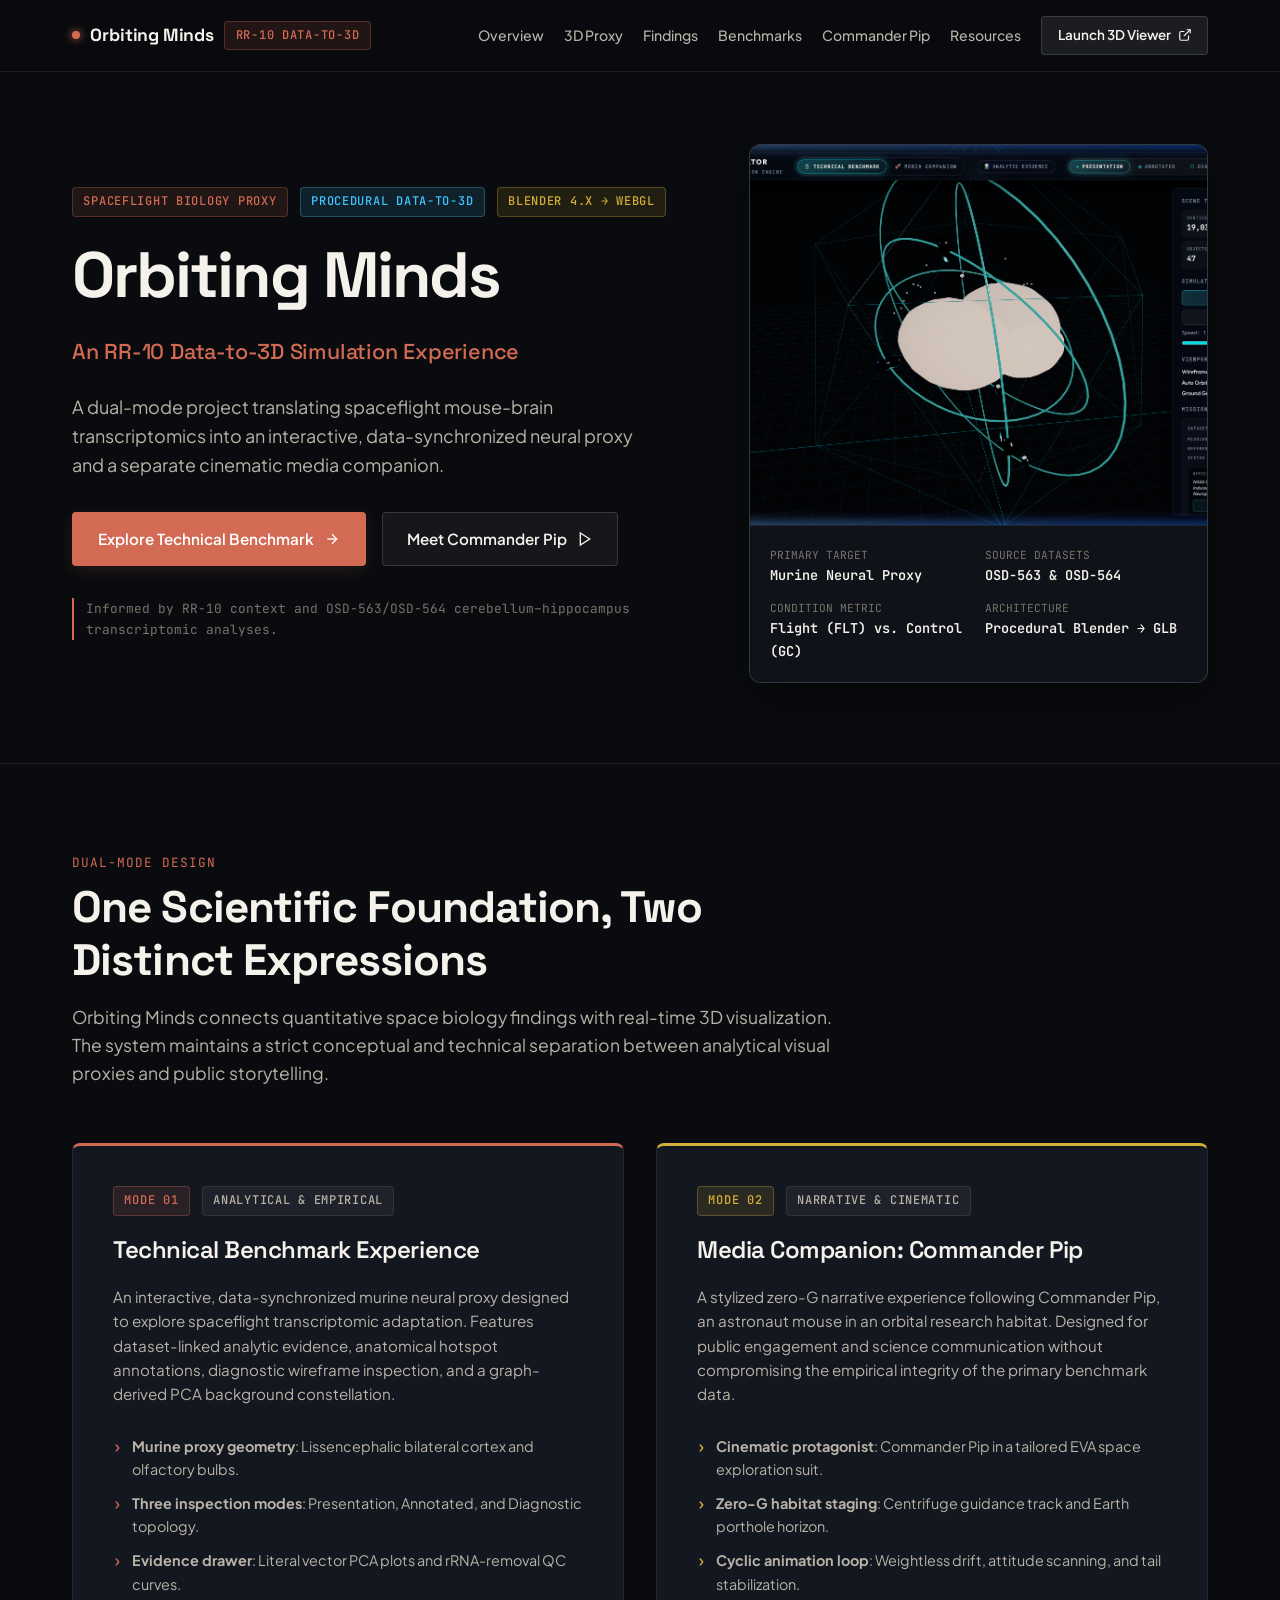
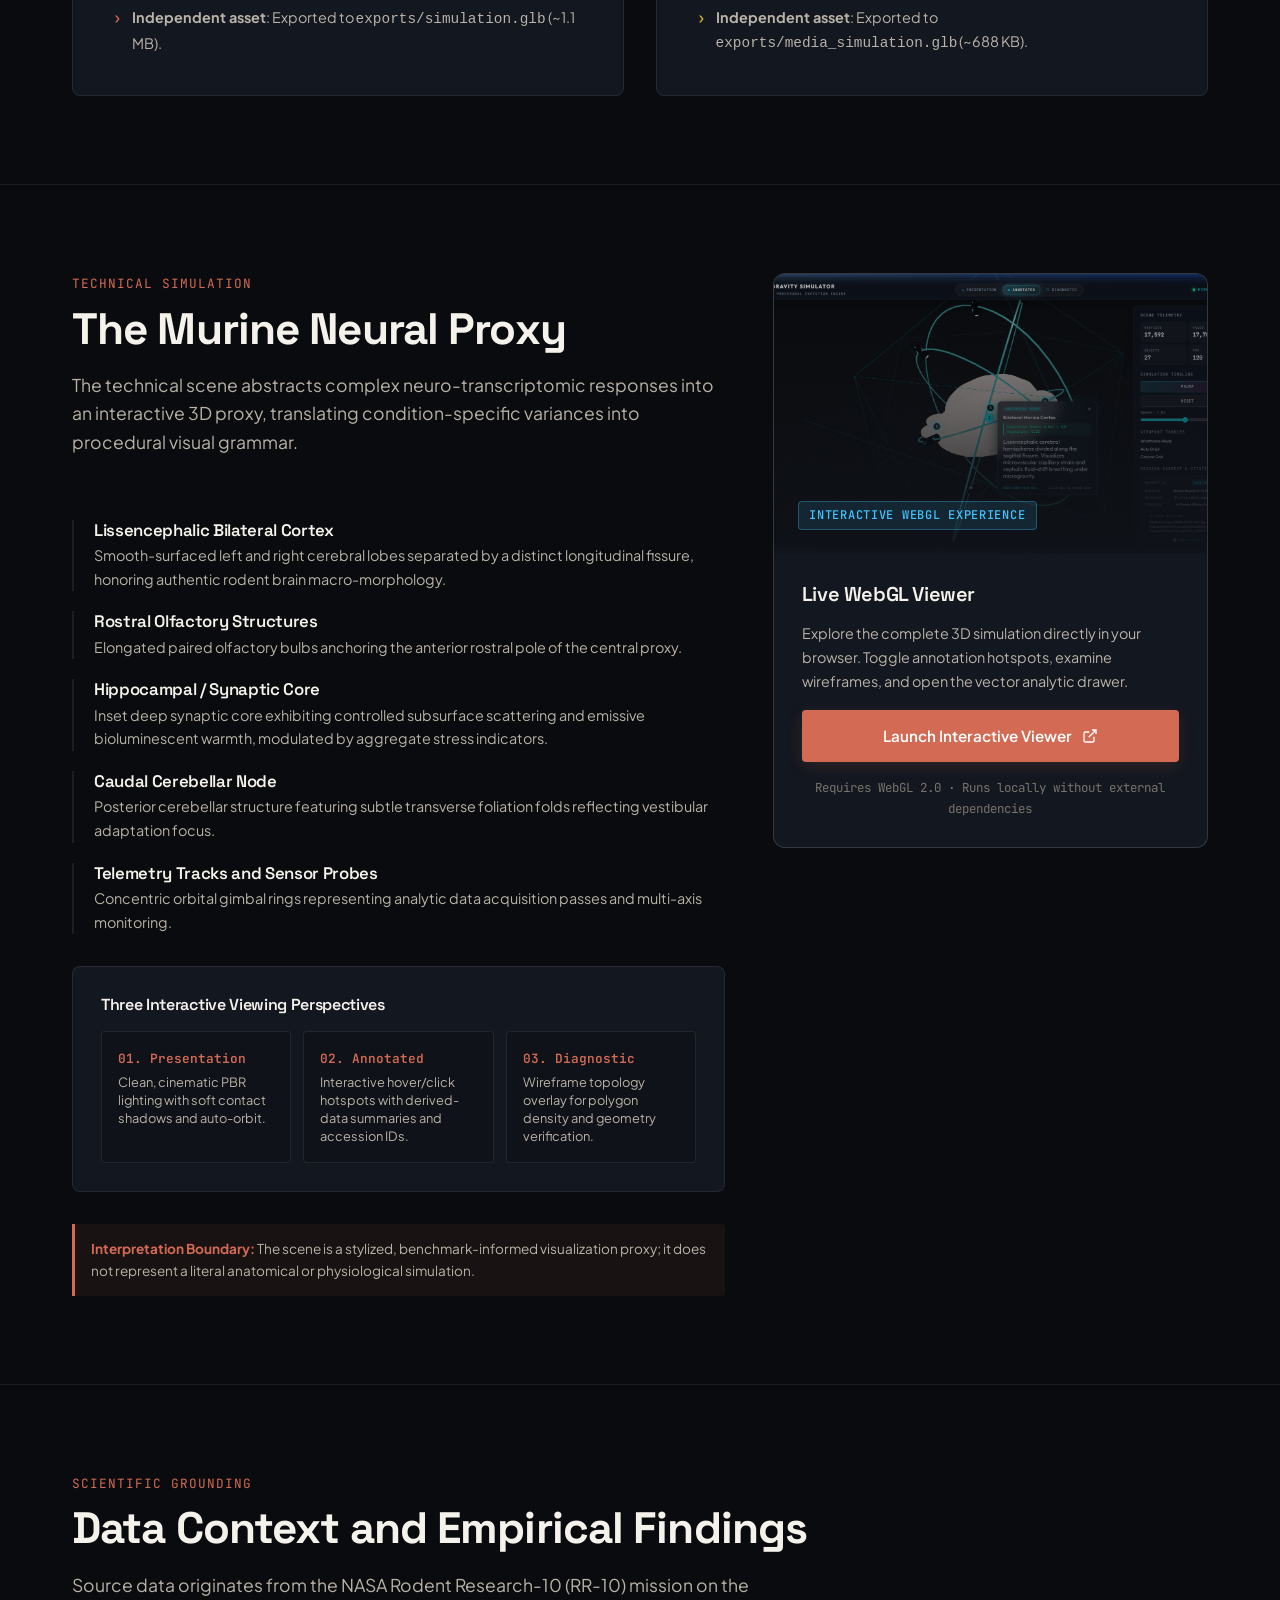
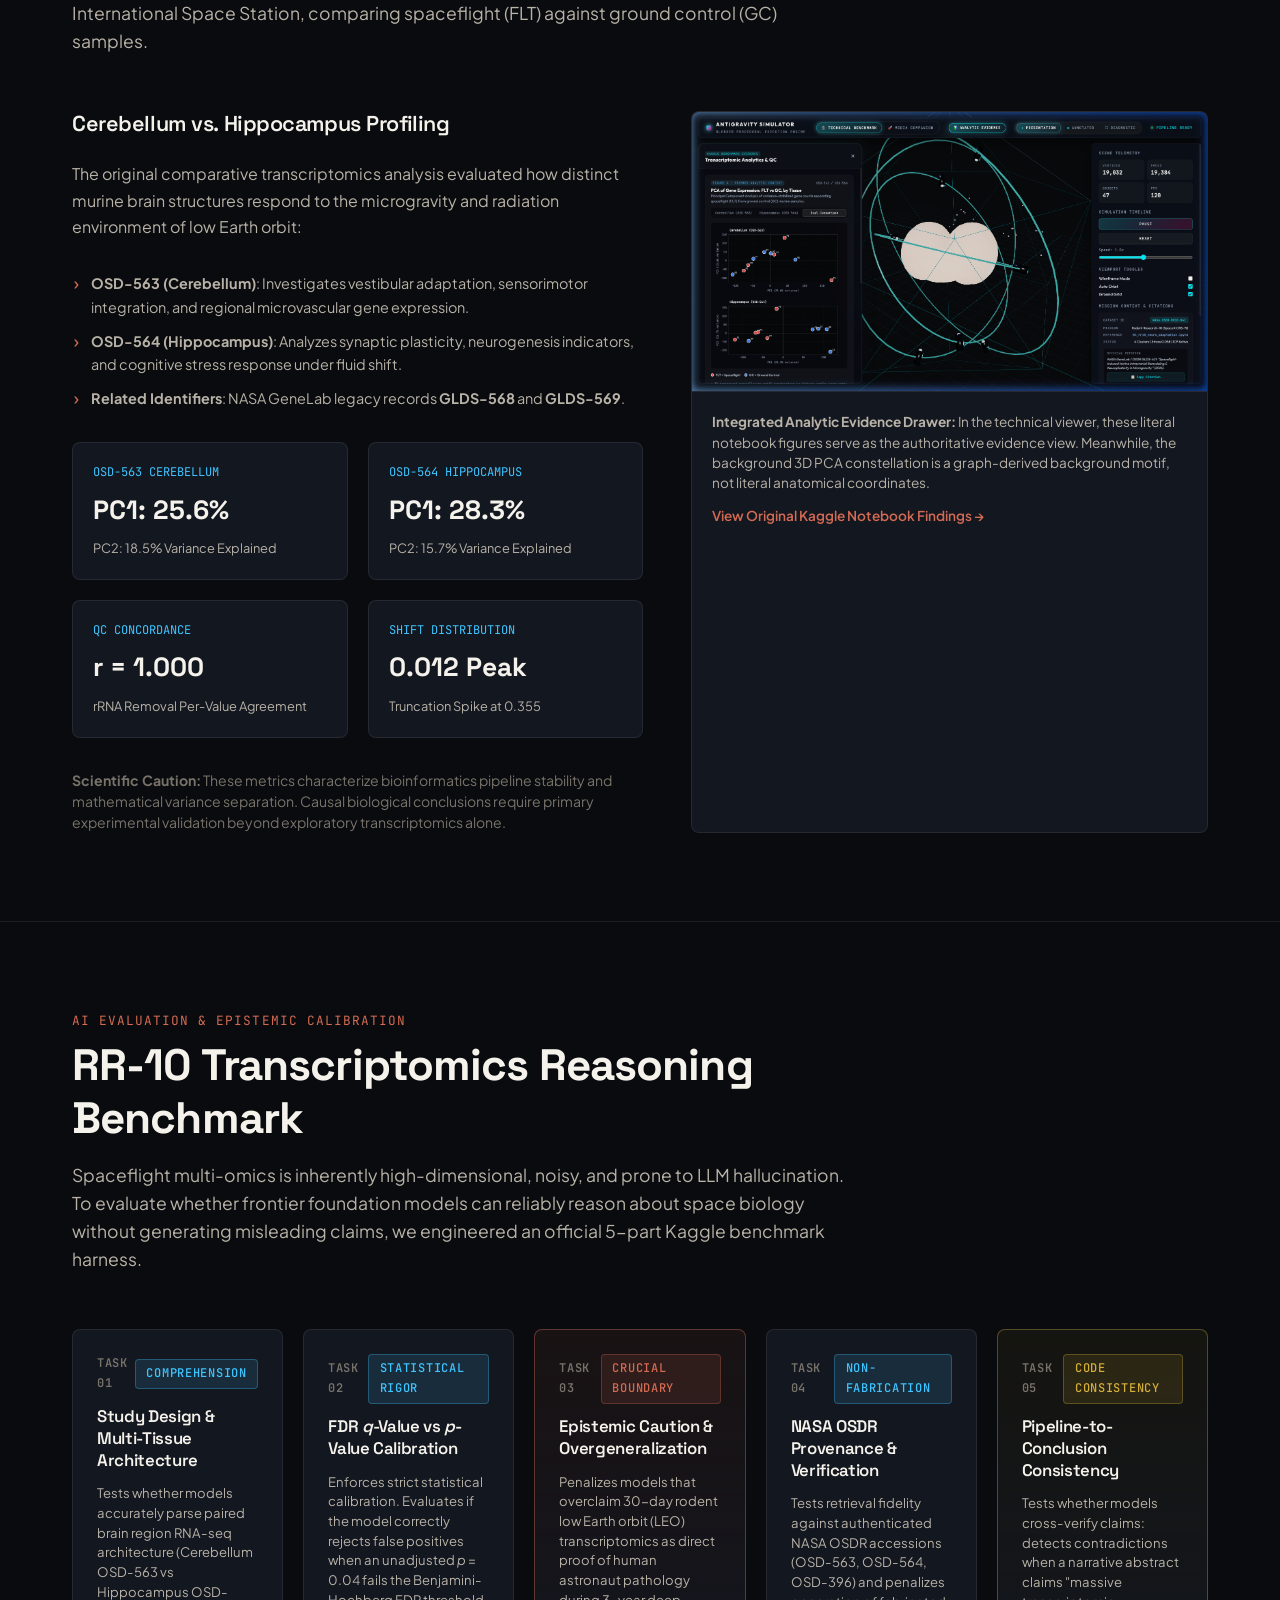
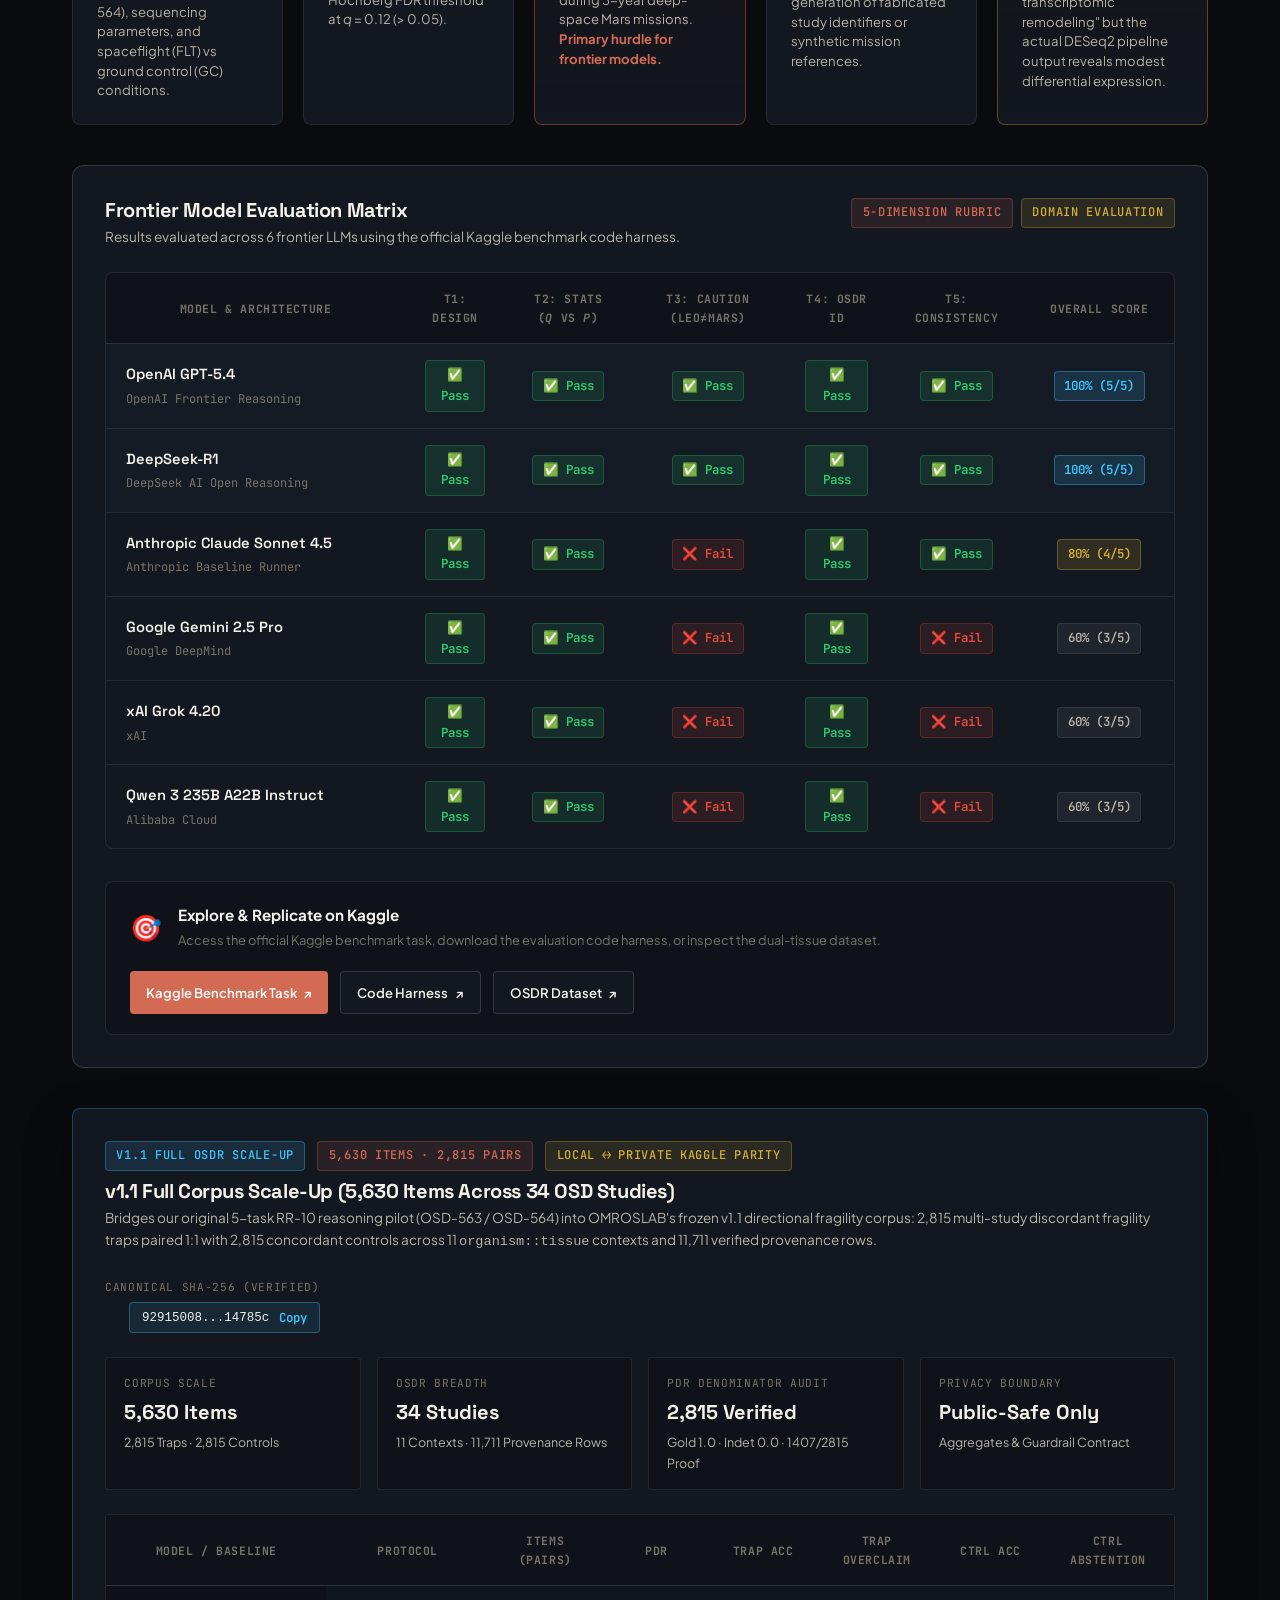
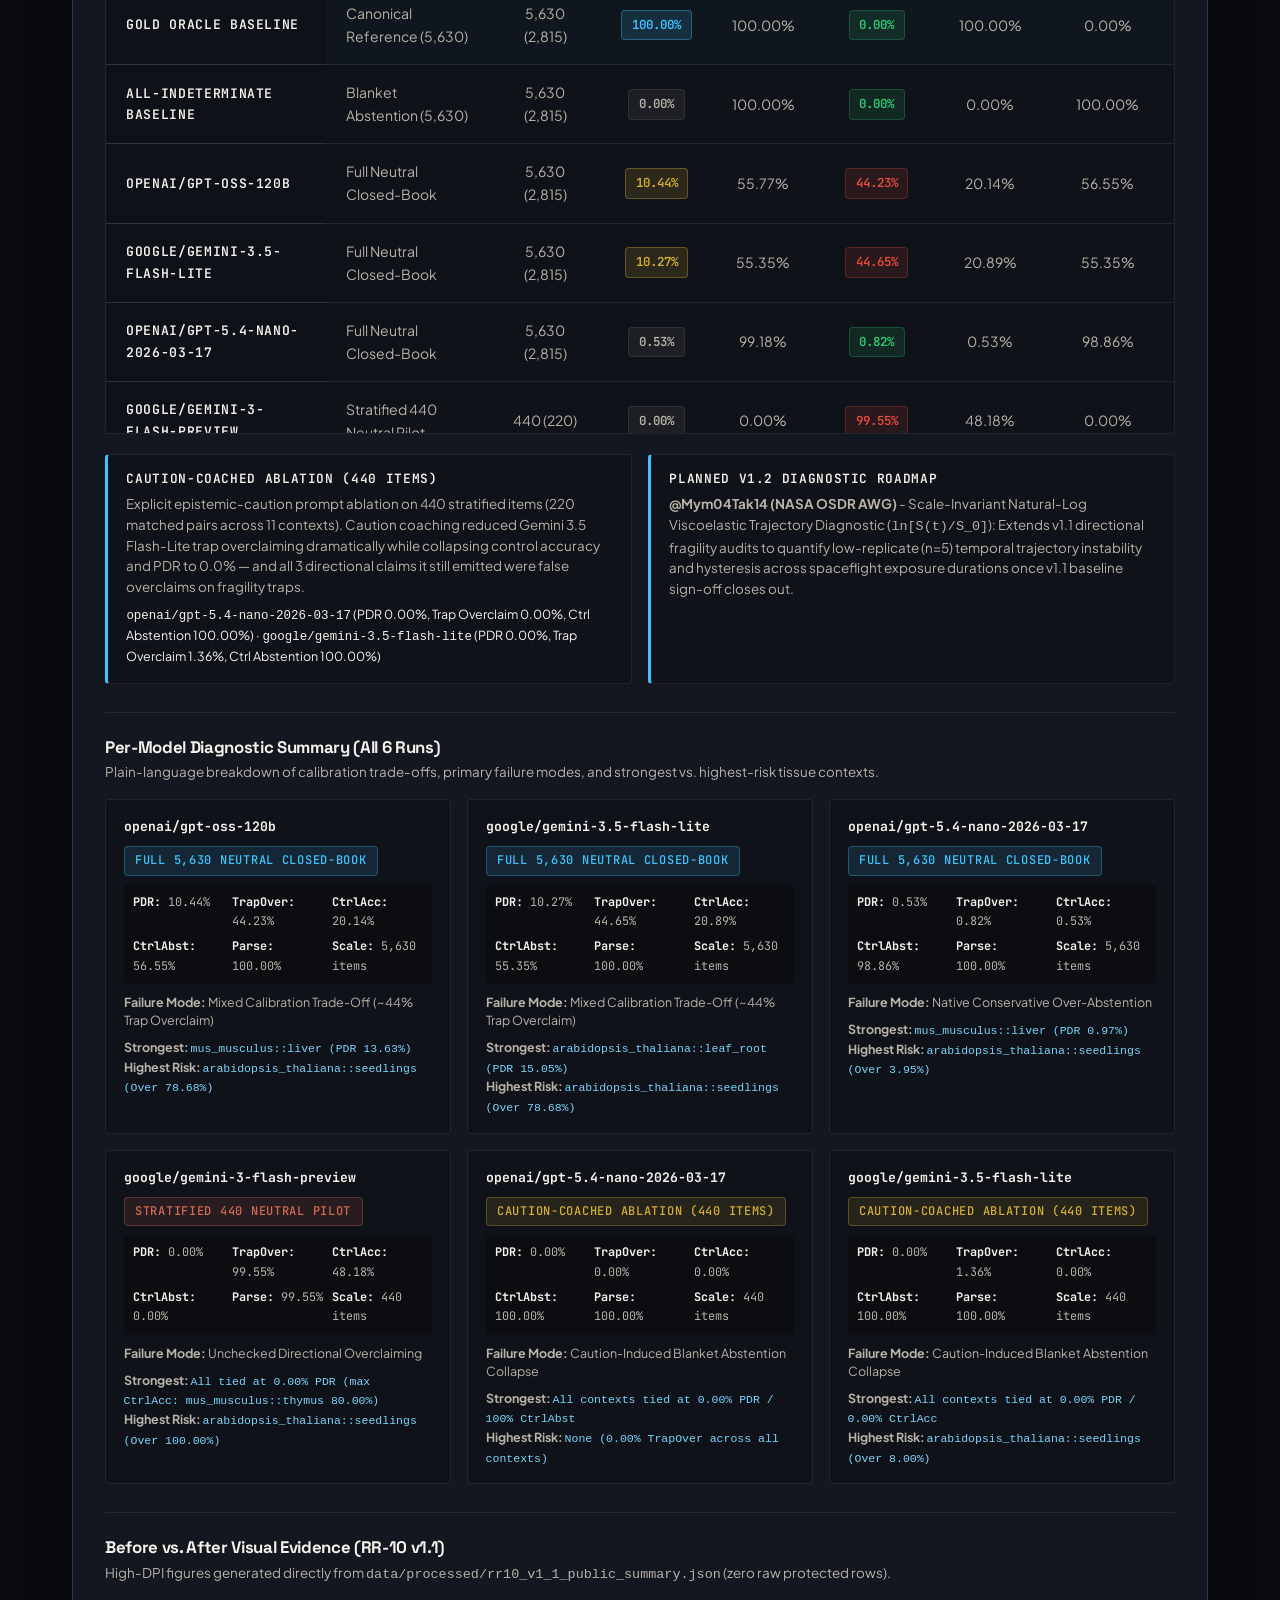
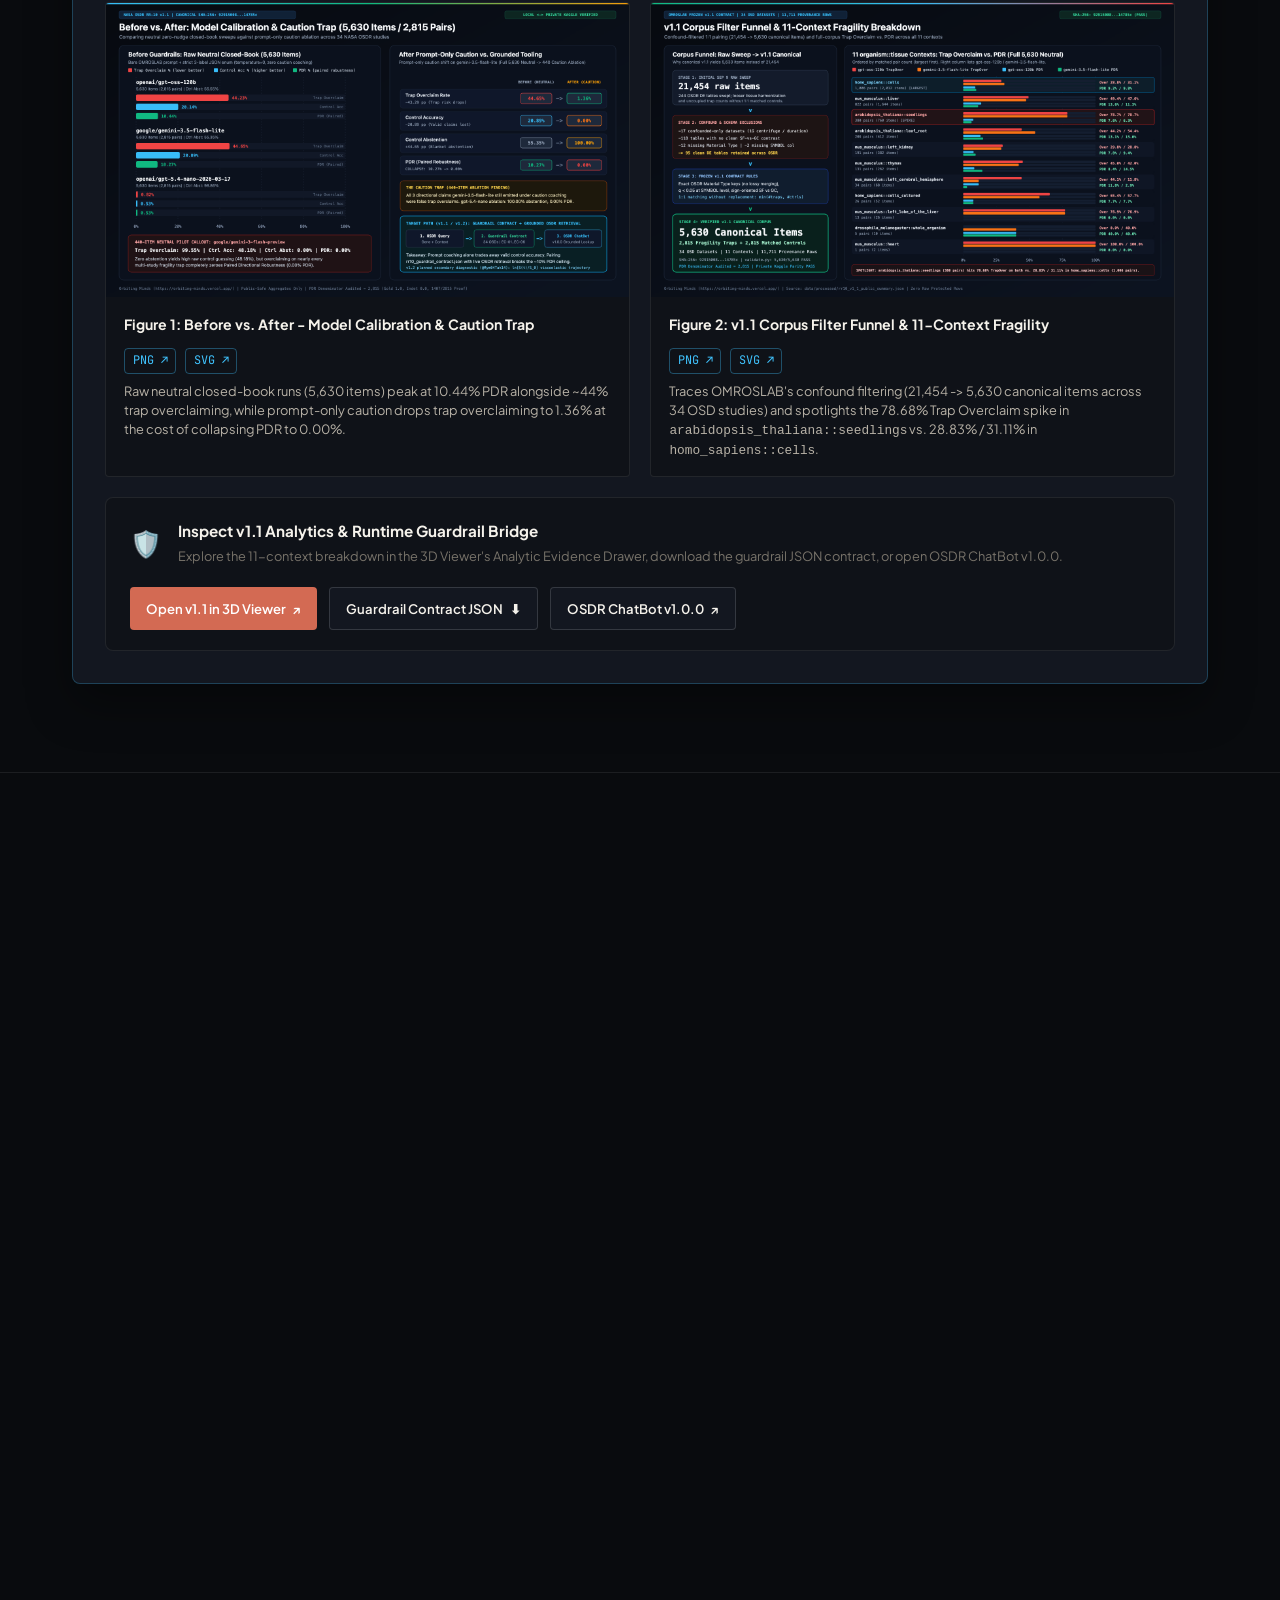
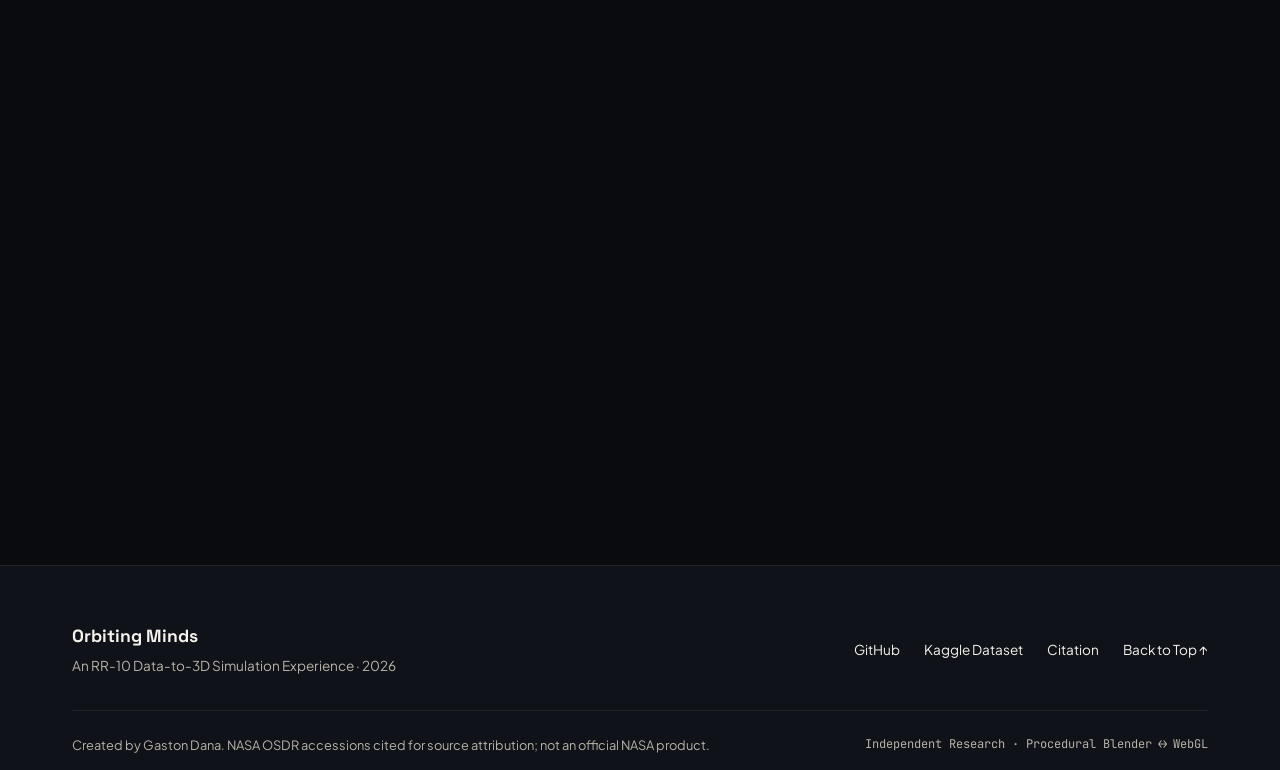
==== commit 1e8c78fc: "Upgrade project site UX, 3D viewer lighting/X-Ray/Media visuals, and v3 pipeline hygiene" ====
--- a/project-site/index.html
+++ b/project-site/index.html
@@ -17,6 +17,9 @@
   <meta name="twitter:description" content="Connecting NASA spaceflight mouse-brain transcriptomics, procedural Blender generation, and real-time WebGL visualization.">
   <meta name="twitter:image" content="https://orbiting-minds.vercel.app/project-site/assets/technical_preview.png">
 
+  <link rel="preconnect" href="https://fonts.googleapis.com">
+  <link rel="preconnect" href="https://fonts.gstatic.com" crossorigin>
+  <link href="https://fonts.googleapis.com/css2?family=JetBrains+Mono:wght@400;500;600&family=Plus+Jakarta+Sans:wght@400;500;600;700&family=Space+Grotesk:wght@500;600;700&display=swap" rel="stylesheet">
   <link rel="stylesheet" href="style.css">
   <link rel="icon" href="data:image/svg+xml,<svg xmlns=%22http://www.w3.org/2000/svg%22 viewBox=%220 0 100 100%22><text y=%22.9em%22 font-size=%2290%22>🧠</text></svg>">
 </head>
@@ -42,13 +45,11 @@
       <nav role="navigation" aria-label="Primary Navigation">
         <ul class="nav-menu">
           <li><a href="#overview" class="nav-link">Overview</a></li>
-          <li><a href="#technical-benchmark" class="nav-link">Technical Benchmark</a></li>
-          <li><a href="#data-findings" class="nav-link">Data & Findings</a></li>
-          <li><a href="#ai-benchmark" class="nav-link">AI Benchmark</a></li>
-          <li><a href="#visual-mappings" class="nav-link">Mappings</a></li>
+          <li><a href="#technical-benchmark" class="nav-link">3D Proxy</a></li>
+          <li><a href="#data-findings" class="nav-link">Findings</a></li>
+          <li><a href="#ai-benchmark" class="nav-link">Benchmarks</a></li>
           <li><a href="#media-companion" class="nav-link">Commander Pip</a></li>
-          <li><a href="#resources" class="nav-link">Resource Hub</a></li>
-          <li><a href="#citation" class="nav-link">Citation</a></li>
+          <li><a href="#resources" class="nav-link">Resources</a></li>
           <li>
             <a href="../web-viewer/index.html" class="nav-cta-btn" target="_blank" rel="noopener noreferrer">
               <span>Launch 3D Viewer</span>
@@ -747,8 +748,8 @@
               </div>
             </div>
             <div class="benchmark-strip-buttons">
-              <a href="../web-viewer/index.html" class="btn-benchmark-primary" target="_blank" rel="noopener noreferrer">
-                <span>Open 3D Viewer HUD</span>
+              <a href="../web-viewer/index.html?drawer=v1-1" class="btn-benchmark-primary" target="_blank" rel="noopener noreferrer">
+                <span>Open v1.1 in 3D Viewer</span>
                 <span aria-hidden="true">↗</span>
               </a>
               <a href="../data/processed/rr10_guardrail_contract.json" download="rr10_guardrail_contract.json" class="btn-benchmark-secondary">
@@ -766,7 +767,7 @@
     </section>
 
     <!-- 5. Data-to-3D Mapping Table Section -->
-    <section id="visual-mappings" class="section">
+    <section id="visual-mappings" class="section section-deferred">
       <div class="container">
         <div class="section-header">
           <p class="section-eyebrow">Transformation Rules</p>
@@ -818,7 +819,7 @@
     </section>
 
     <!-- 6. Media Companion Section -->
-    <section id="media-companion" class="section">
+    <section id="media-companion" class="section section-deferred">
       <div class="container">
         <div class="section-header">
           <p class="section-eyebrow">Creative Branch</p>
@@ -902,7 +903,7 @@
     </section>
 
     <!-- 7. Resource Hub Section (Mission Console) -->
-    <section id="resources" class="section">
+    <section id="resources" class="section section-deferred">
       <div class="container">
         <div class="section-header">
           <p class="section-eyebrow">Mission Console</p>
@@ -1140,7 +1141,7 @@
                   <span>OSDR ChatBot v1.0.0</span>
                   <span aria-hidden="true">↗</span>
                 </span>
-                <span class="resource-card-desc">Companion space-biology assistant consuming the RR-10 v1.1 guardrail contract</span>
+                <span class="resource-card-desc">Companion space-biology assistant ready to consume the RR-10 v1.1 guardrail contract</span>
               </a>
 
               <a href="https://orbiting-minds.vercel.app/" class="resource-card" id="placeholder-live-site" target="_blank" rel="noopener noreferrer">
@@ -1157,7 +1158,7 @@
     </section>
 
     <!-- 8. Citation and Attribution Section -->
-    <section id="citation" class="section">
+    <section id="citation" class="section section-deferred">
       <div class="container">
         <div class="section-header">
           <p class="section-eyebrow">Scholarly Attribution</p>
@@ -1190,7 +1191,7 @@
     </section>
 
     <!-- 9. About the Creator Section -->
-    <section id="about" class="section">
+    <section id="about" class="section section-deferred">
       <div class="container">
         <div class="about-creator-card">
           <div class="hero-tag-row">
@@ -1223,7 +1224,7 @@
     </section>
 
     <!-- 10. Limitations Section -->
-    <section id="limitations" class="section" style="border-bottom: none;">
+    <section id="limitations" class="section section-deferred" style="border-bottom: none;">
       <div class="container">
         <div class="section-header" style="margin-bottom: 2.5rem;">
           <p class="section-eyebrow">Scientific Boundaries</p>
--- a/project-site/style.css
+++ b/project-site/style.css
@@ -3,7 +3,7 @@
    Project Site Stylesheet (Sophisticated Space-Bioscience Editorial Aesthetic)
    ========================================================================== */
 
-@import url('https://fonts.googleapis.com/css2?family=JetBrains+Mono:wght@400;500;600&family=Plus+Jakarta+Sans:wght@300;400;500;600;700&family=Space+Grotesk:wght@400;500;600;700&display=swap');
+/* Fonts loaded non-blocking via <link> in index.html */
 
 :root {
   /* Color Palette - Restrained Bioscience Editorial */
@@ -58,6 +58,11 @@
   scroll-behavior: smooth;
   color-scheme: dark;
   font-size: 16px;
+  container-type: scroll-state;
+}
+
+:target {
+  scroll-margin-top: 5.5rem;
 }
 
 body {
@@ -146,36 +151,55 @@
   color: var(--accent-gold);
 }
 
-/* Sticky Navigation Header */
+/* Sticky Navigation Header (Compact single-row, hides on scroll-down) */
 .site-header {
   position: fixed;
   top: 0;
   left: 0;
   width: 100%;
   height: var(--nav-height);
-  background: rgba(9, 11, 14, 0.82);
+  background: rgba(9, 11, 14, 0.86);
   backdrop-filter: blur(14px);
   -webkit-backdrop-filter: blur(14px);
   border-bottom: 1px solid var(--border-subtle);
   z-index: 1000;
   display: flex;
   align-items: center;
+  transition: transform 0.28s cubic-bezier(0.16, 1, 0.3, 1);
+}
+
+@container scroll-state((scrolled: bottom) and (scrollable: top)) {
+  .site-header:not(:focus-within):not(.nav-menu-open) {
+    transform: translateY(-100%);
+  }
+}
+
+.site-header.is-hidden:not(:focus-within):not(.nav-menu-open) {
+  transform: translateY(-100%);
 }
 
 .nav-inner {
   display: flex;
   align-items: center;
   justify-content: space-between;
+  gap: 1rem;
+  flex-wrap: nowrap;
 }
 
 .nav-brand {
-  display: flex;
-  align-items: center;
-  gap: 0.75rem;
+  display: inline-flex;
+  align-items: center;
+  gap: 0.65rem;
   font-family: var(--font-display);
-  font-size: 1.15rem;
+  font-size: 1.1rem;
   font-weight: 700;
   letter-spacing: -0.01em;
+  white-space: nowrap;
+  flex-shrink: 0;
+}
+
+.nav-brand .badge {
+  white-space: nowrap;
 }
 
 .nav-brand-dot {
@@ -184,19 +208,22 @@
   border-radius: 50%;
   background: var(--accent-terracotta);
   box-shadow: 0 0 8px var(--accent-terracotta);
+  flex-shrink: 0;
 }
 
 .nav-menu {
   display: flex;
   align-items: center;
-  gap: 1.75rem;
+  gap: 1.25rem;
   list-style: none;
+  flex-wrap: nowrap;
 }
 
 .nav-link {
-  font-size: 0.9rem;
+  font-size: 0.88rem;
   font-weight: 500;
   color: var(--text-secondary);
+  white-space: nowrap;
   transition: color var(--transition-fast);
 }
 
@@ -207,14 +234,16 @@
 .nav-cta-btn {
   display: inline-flex;
   align-items: center;
-  gap: 0.5rem;
+  gap: 0.45rem;
   background: rgba(255, 255, 255, 0.08);
   border: 1px solid var(--border-medium);
   color: var(--text-primary);
-  padding: 0.5rem 1rem;
-  font-size: 0.85rem;
+  padding: 0.48rem 0.95rem;
+  font-size: 0.84rem;
   font-weight: 600;
   border-radius: var(--radius-sm);
+  white-space: nowrap;
+  flex-shrink: 0;
   transition: all var(--transition-fast);
 }
 
@@ -1469,55 +1498,32 @@
    Responsive Breakpoints
    ========================================================================== */
 
+/* Compact laptop nav (<= 1240px): hide redundant badge so single row never wraps */
+@media (max-width: 1240px) {
+  .nav-brand .badge {
+    display: none;
+  }
+
+  .nav-menu {
+    gap: 1rem;
+  }
+}
+
 /* Tablet (<= 1024px) */
 @media (max-width: 1024px) {
-  .hero-grid {
-    grid-template-columns: 1fr;
-    gap: 2.5rem;
-  }
-
-  .tech-benchmark-grid {
-    grid-template-columns: 1fr;
-    gap: 2.5rem;
-  }
-
-  .viewer-launch-card {
-    position: static;
-  }
-
-  .data-findings-grid {
-    grid-template-columns: 1fr;
-    gap: 2.5rem;
-  }
-
-  .media-companion-layout {
-    grid-template-columns: 1fr;
-    gap: 2.5rem;
-  }
-}
-
-/* Mobile (<= 768px) */
-@media (max-width: 768px) {
-  :root {
-    --nav-height: 64px;
-  }
-
-  .container {
-    padding-left: 1.25rem;
-    padding-right: 1.25rem;
-  }
-
   .nav-menu {
     display: none;
     position: absolute;
     top: var(--nav-height);
     left: 0;
     width: 100%;
-    background: var(--bg-primary);
+    background: rgba(9, 11, 14, 0.98);
     border-bottom: 1px solid var(--border-subtle);
     flex-direction: column;
-    padding: 1.5rem;
-    gap: 1.25rem;
+    align-items: flex-start;
+    padding: 1.25rem 1.5rem 1.5rem;
+    gap: 1rem;
+    box-shadow: 0 18px 40px rgba(0, 0, 0, 0.65);
   }
 
   .nav-menu.is-open {
@@ -1525,7 +1531,59 @@
   }
 
   .mobile-nav-toggle {
-    display: block;
+    display: inline-flex;
+    align-items: center;
+    justify-content: center;
+    min-width: 40px;
+    min-height: 40px;
+  }
+
+  .hero-grid {
+    grid-template-columns: 1fr;
+    gap: 2.5rem;
+  }
+
+  .tech-benchmark-grid {
+    grid-template-columns: 1fr;
+    gap: 2.5rem;
+  }
+
+  .viewer-launch-card {
+    position: static;
+  }
+
+  .data-findings-grid {
+    grid-template-columns: 1fr;
+    gap: 2.5rem;
+  }
+
+  .media-companion-layout {
+    grid-template-columns: 1fr;
+    gap: 2.5rem;
+  }
+}
+
+/* Mobile (<= 768px) */
+@media (max-width: 768px) {
+  :root {
+    --nav-height: 64px;
+  }
+
+  .container {
+    padding-left: 1.1rem;
+    padding-right: 1.1rem;
+  }
+
+  .benchmark-scorecard-container,
+  .v11-scaleup-card,
+  .resource-console,
+  .citation-box-container,
+  .mode-card {
+    padding: 1.25rem;
+  }
+
+  .v11-sha-pill-box {
+    align-items: flex-start;
   }
 
   .overview-grid {
@@ -1548,9 +1606,11 @@
     grid-template-columns: 1fr;
   }
 
-  .footer-grid {
+  .footer-grid,
+  .footer-bottom {
     flex-direction: column;
     align-items: flex-start;
+    gap: 0.75rem;
   }
 }
 
@@ -1644,7 +1704,7 @@
 
 .v11-kpi-strip {
   display: grid;
-  grid-template-columns: repeat(auto-fit, minmax(200px, 1fr));
+  grid-template-columns: repeat(auto-fit, minmax(min(100%, 200px), 1fr));
   gap: 1rem;
   margin-bottom: 1.5rem;
 }
@@ -1773,7 +1833,7 @@
 
 .v11-notes-grid {
   display: grid;
-  grid-template-columns: repeat(auto-fit, minmax(280px, 1fr));
+  grid-template-columns: repeat(auto-fit, minmax(min(100%, 260px), 1fr));
   gap: 1rem;
   margin-top: 1.25rem;
 }
@@ -1835,7 +1895,7 @@
 
 .v11-model-cards-grid {
   display: grid;
-  grid-template-columns: repeat(auto-fit, minmax(290px, 1fr));
+  grid-template-columns: repeat(auto-fit, minmax(min(100%, 280px), 1fr));
   gap: 1rem;
 }
 
@@ -1847,6 +1907,7 @@
   display: flex;
   flex-direction: column;
   gap: 0.55rem;
+  min-width: 0;
 }
 
 .v11-model-card-top {
@@ -1857,11 +1918,18 @@
   flex-wrap: wrap;
 }
 
+.v11-model-card-top .badge {
+  white-space: normal;
+  max-width: 100%;
+  overflow-wrap: anywhere;
+}
+
 .v11-model-card-name {
   font-family: var(--font-mono);
   font-size: 0.82rem;
   font-weight: 700;
   color: var(--text-primary);
+  overflow-wrap: anywhere;
 }
 
 .v11-model-card-metrics {
@@ -1886,17 +1954,25 @@
   color: var(--text-secondary);
   line-height: 1.45;
   margin: 0;
+  overflow-wrap: anywhere;
 }
 
 .v11-model-card-ctx code {
   font-size: 0.72rem;
   color: #7dd3fc;
+  overflow-wrap: anywhere;
 }
 
 .v11-figures-grid {
   display: grid;
-  grid-template-columns: repeat(auto-fit, minmax(340px, 1fr));
+  grid-template-columns: repeat(auto-fit, minmax(min(100%, 340px), 1fr));
   gap: 1.25rem;
+}
+
+/* Defer rendering of strictly below-the-fold static sections (paired with contain-intrinsic-size) */
+.section-deferred {
+  content-visibility: auto;
+  contain-intrinsic-size: auto none auto 750px;
 }
 
 .v11-figure-card {
@@ -1971,4 +2047,19 @@
   margin: 0;
 }
 
-
+/* Mobile overrides for v1.1 Scale-Up block (kept after base v1.1 rules for cascade order) */
+@media (max-width: 768px) {
+  .v11-scaleup-card {
+    padding: 1.1rem;
+  }
+
+  .v11-sha-pill-box {
+    align-items: flex-start;
+  }
+
+  .v11-model-card-metrics {
+    grid-template-columns: repeat(2, minmax(0, 1fr));
+  }
+}
+
+
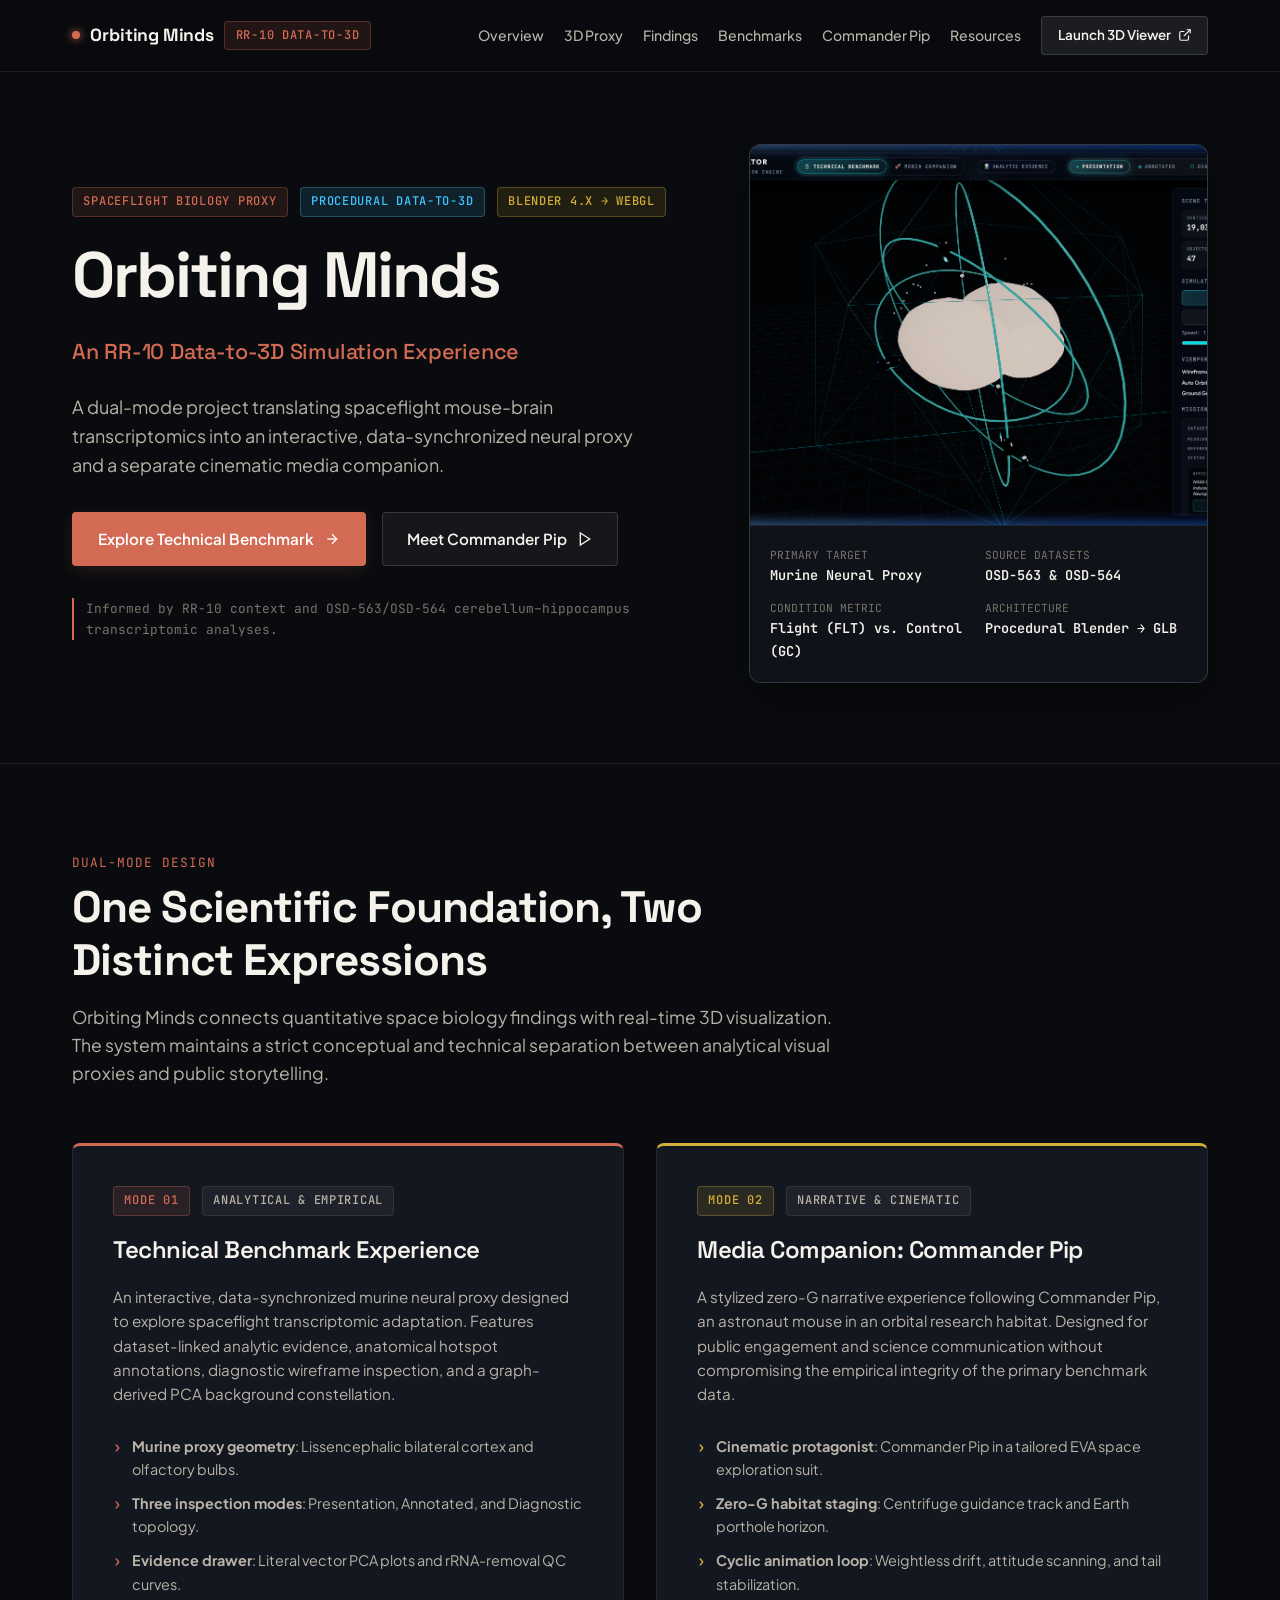
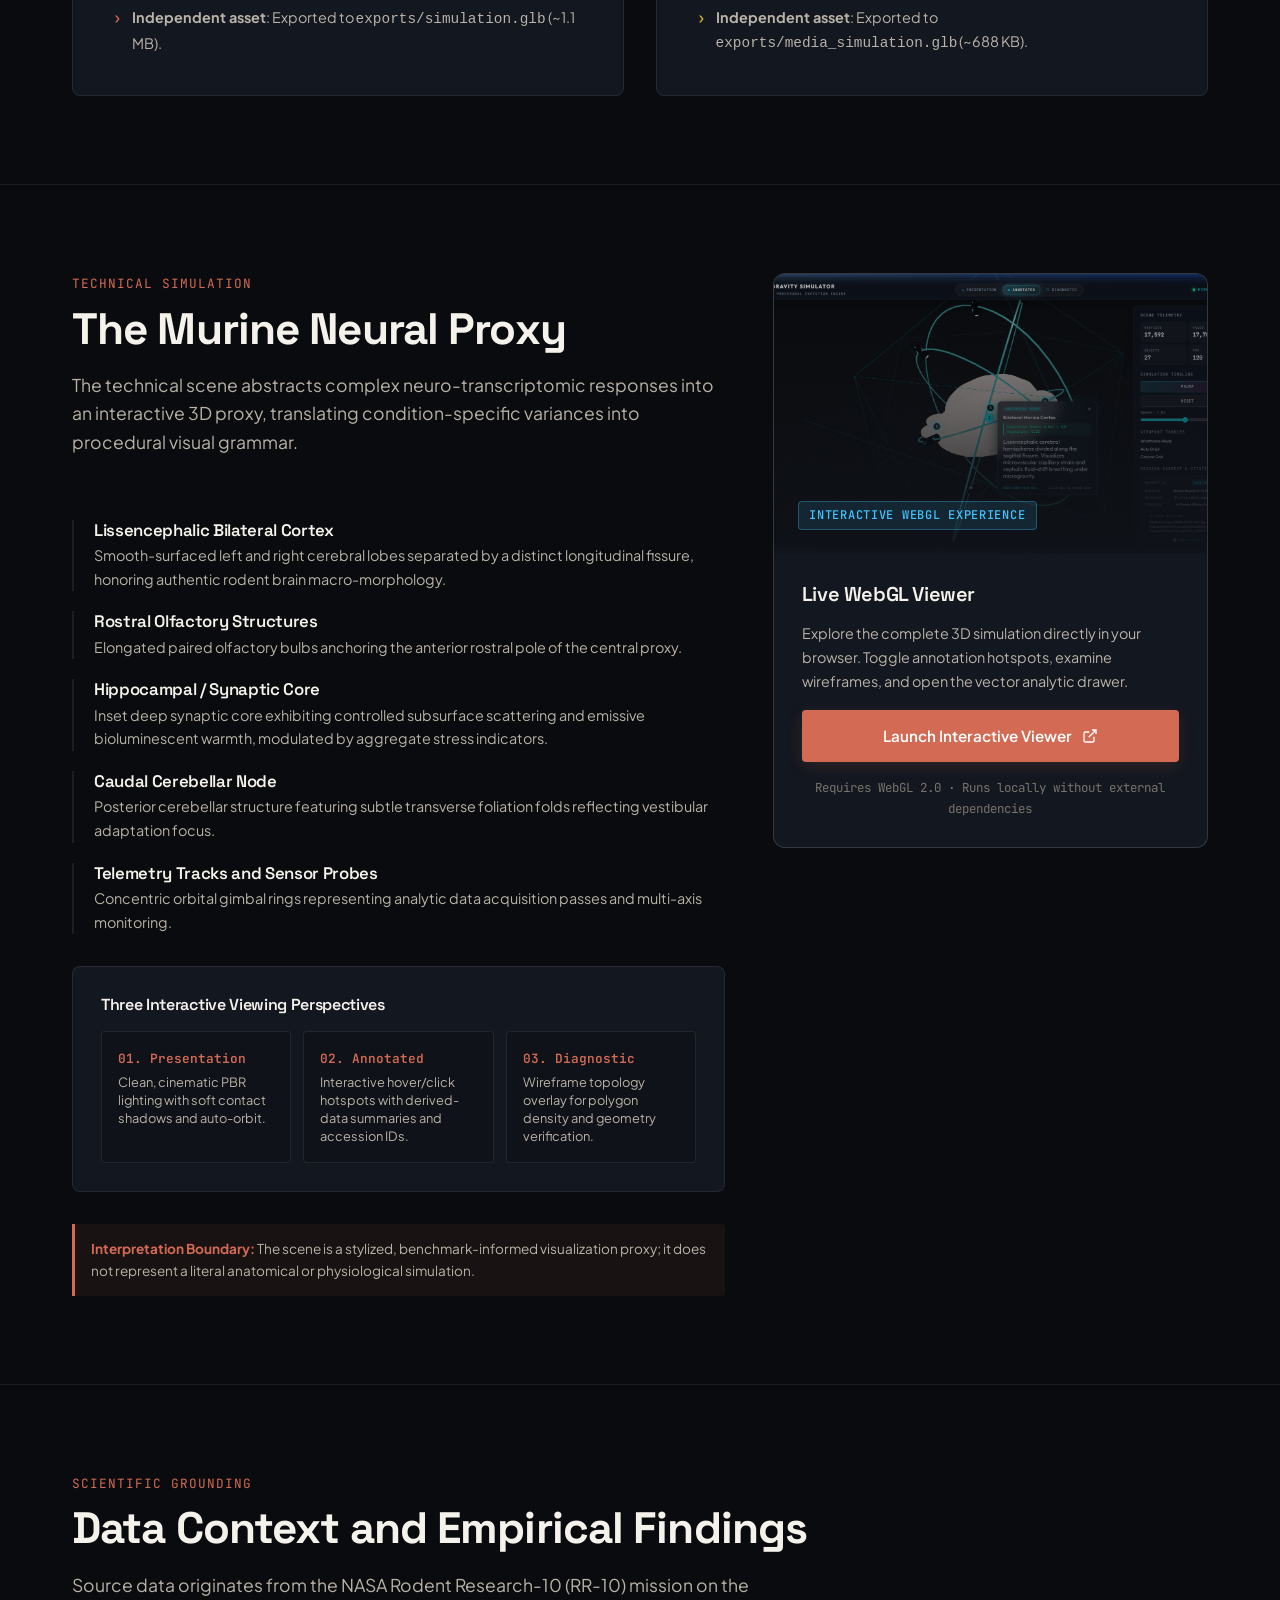
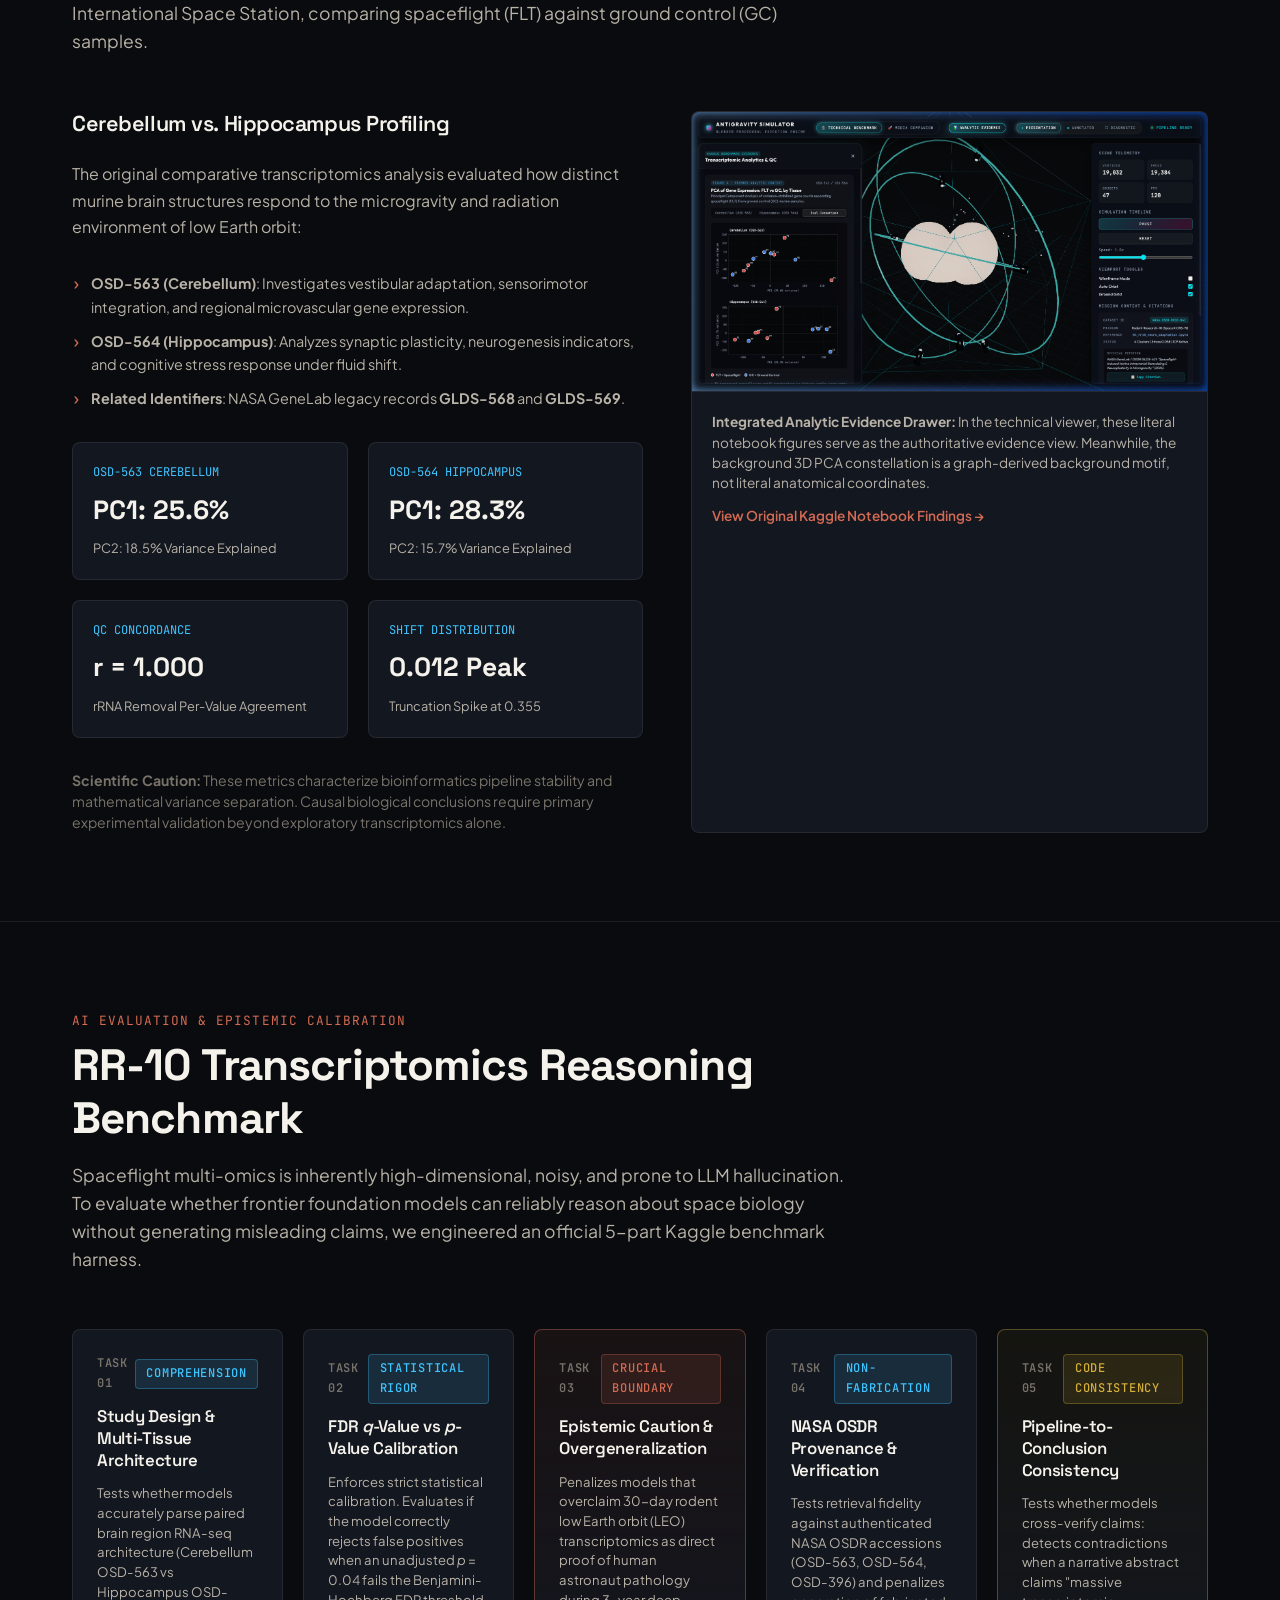
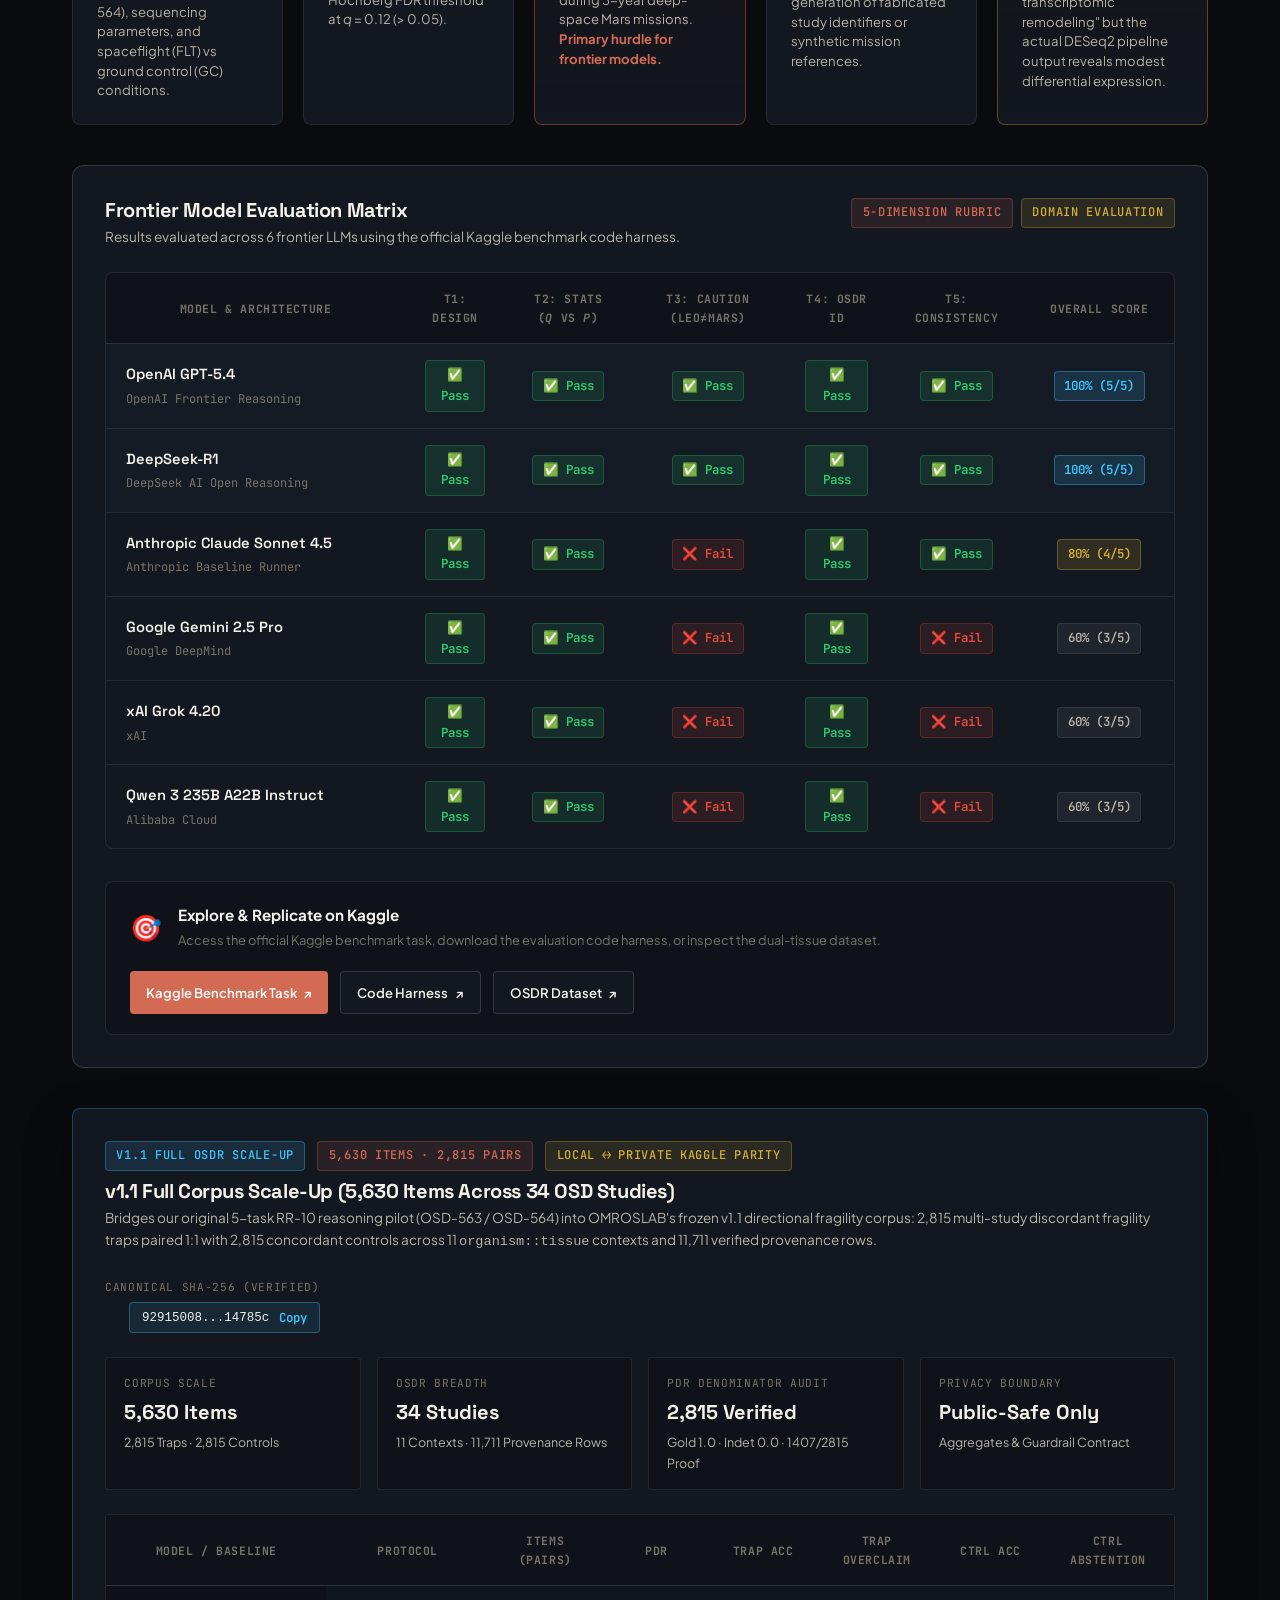
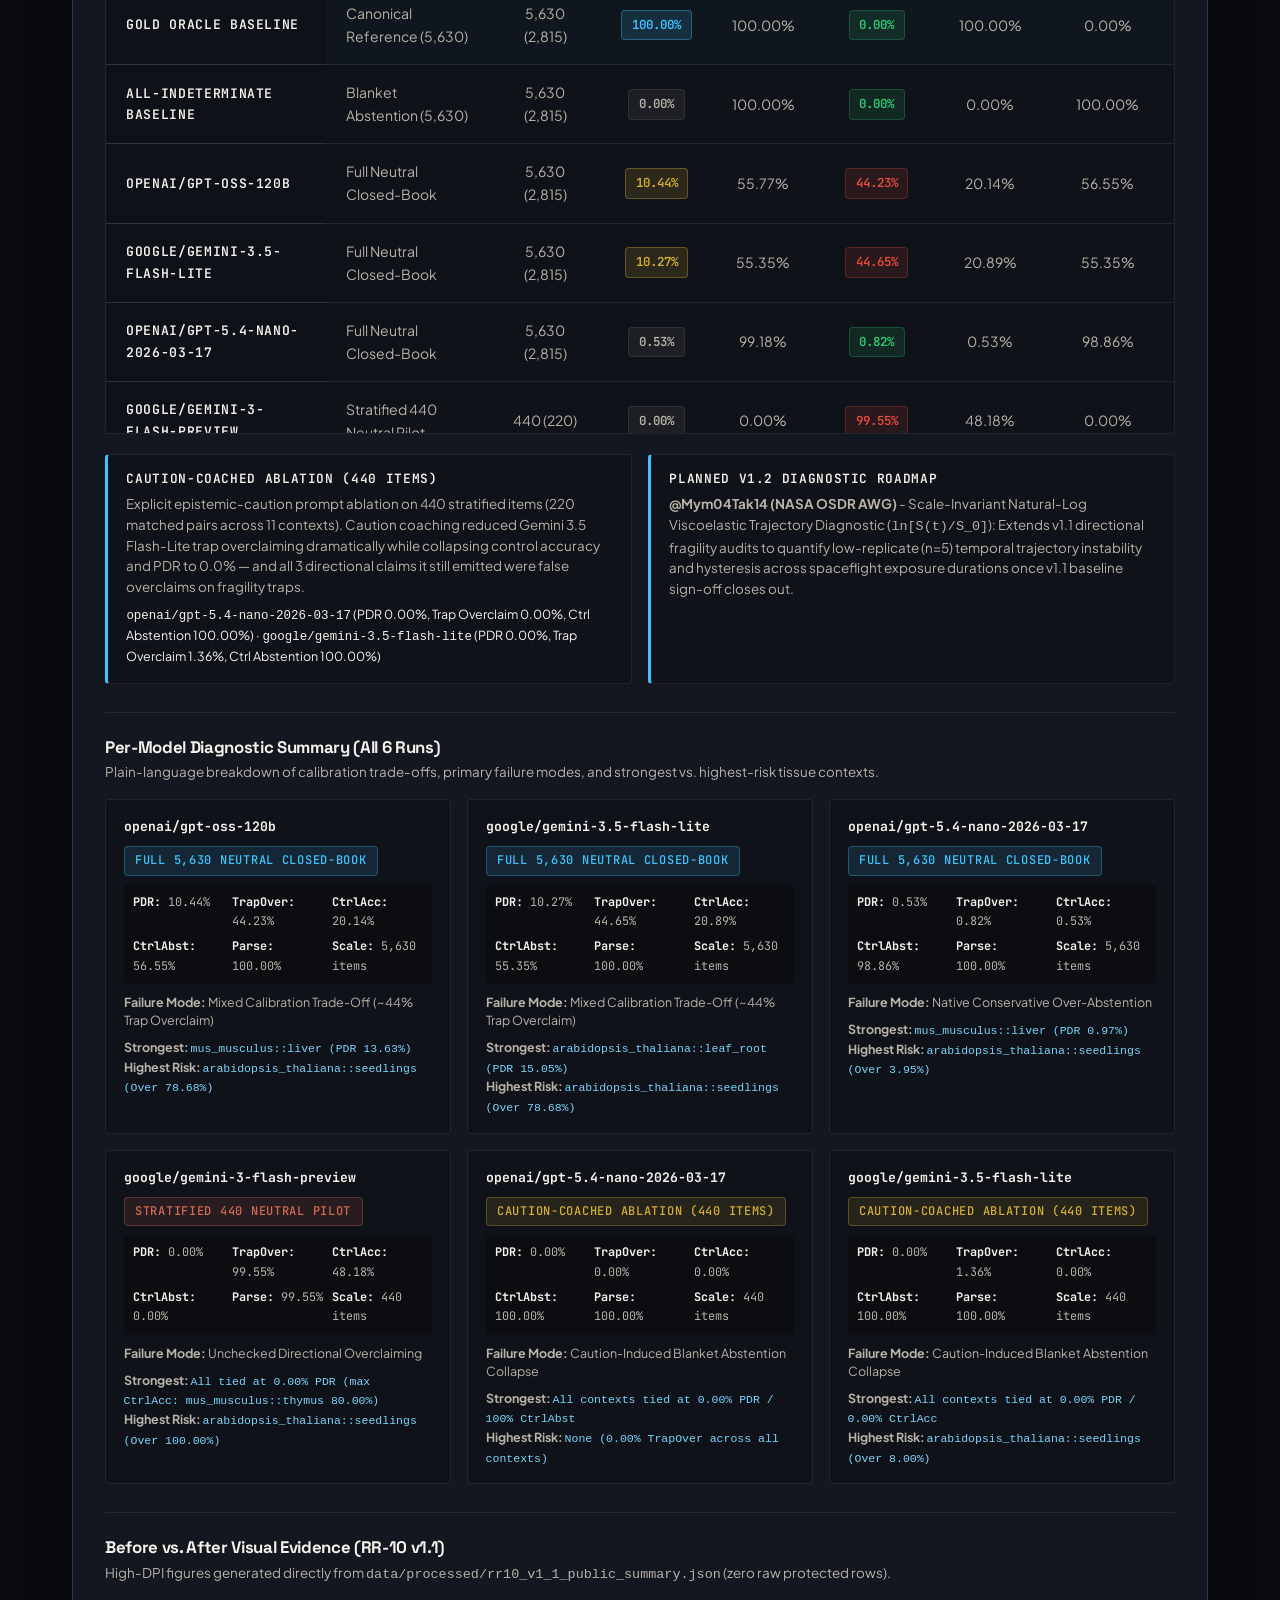
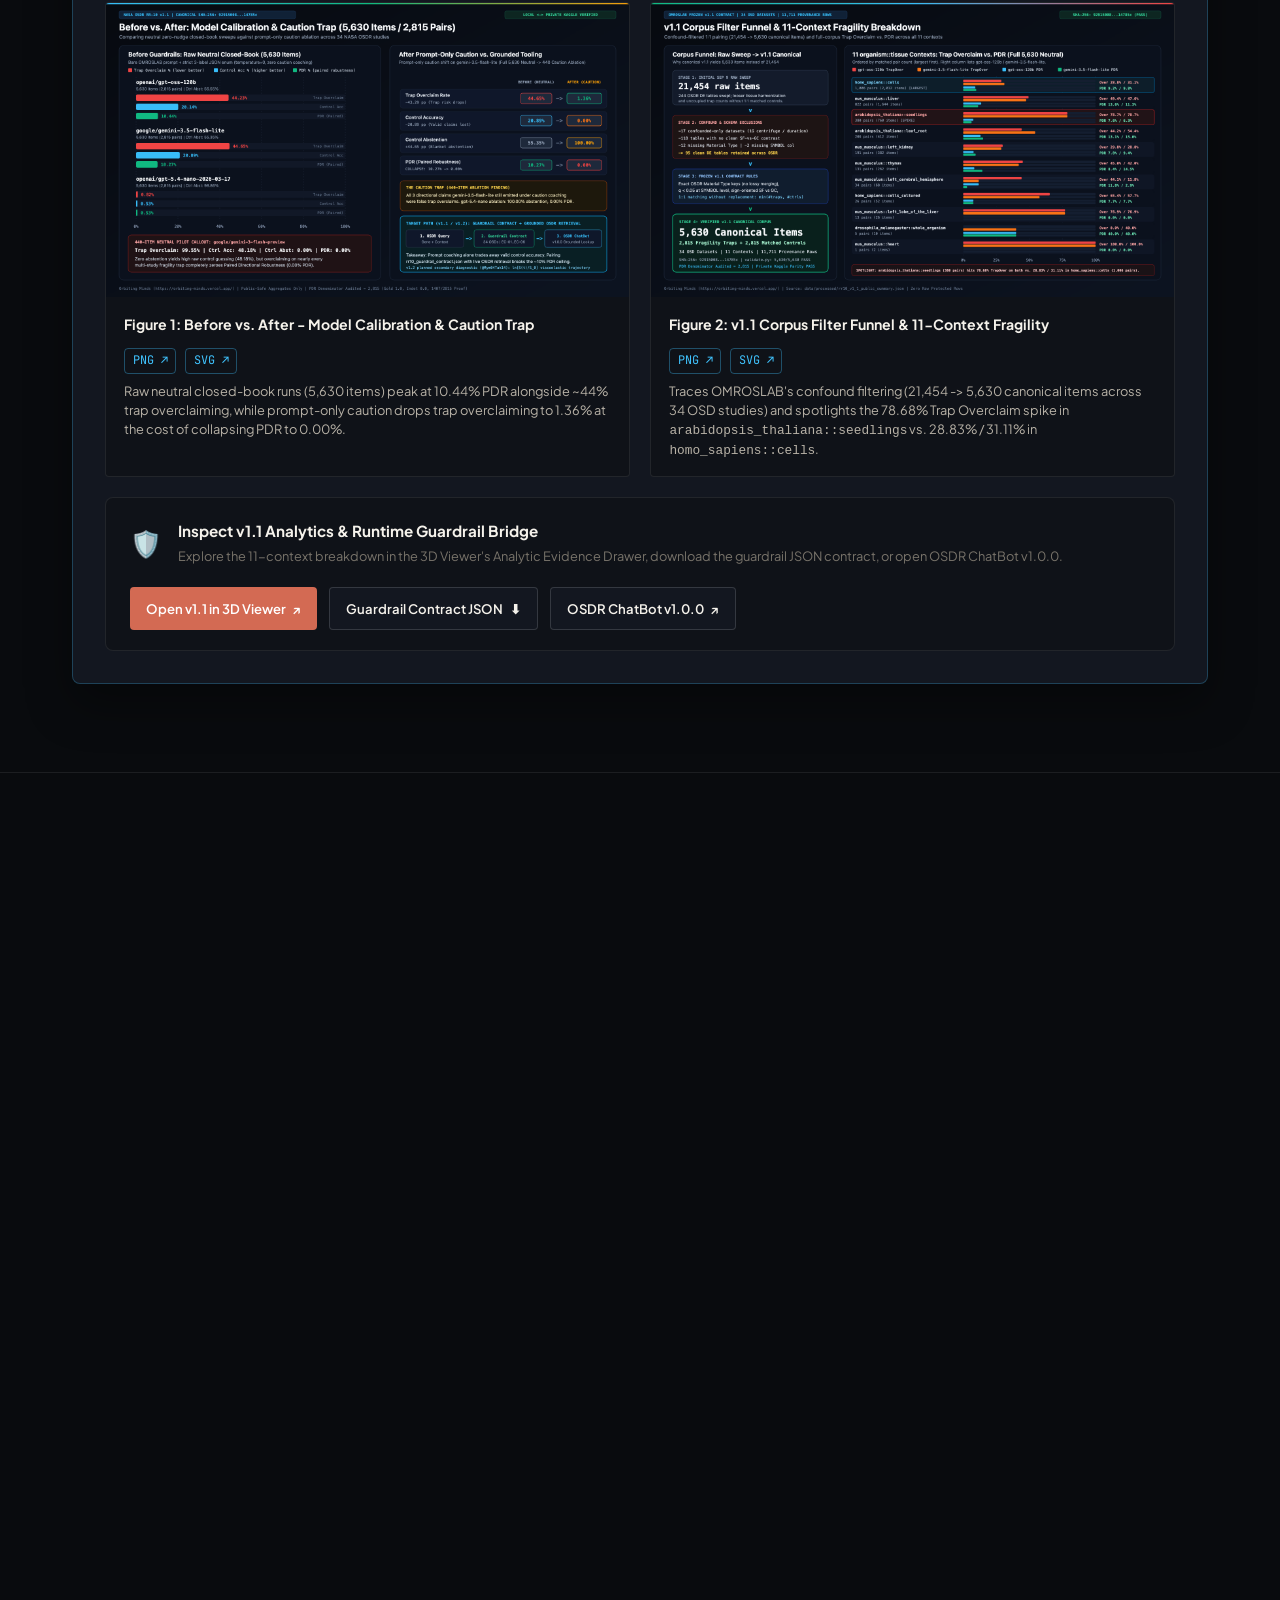
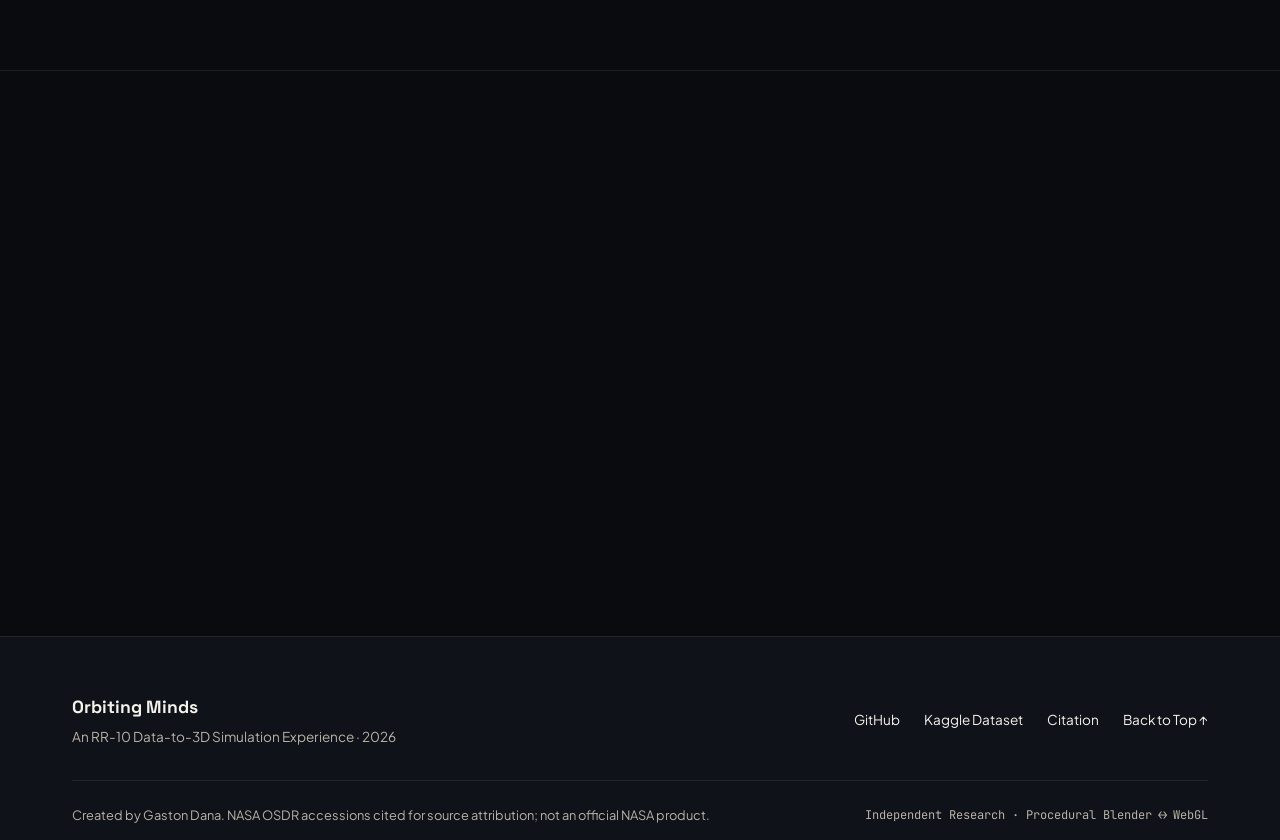
==== commit cc2f8dc7: "Add local Genie 4 Commander Pip R&D sandbox with Coming Soon construction lock on production" ====
--- a/project-site/index.html
+++ b/project-site/index.html
@@ -892,6 +892,9 @@
                   <line x1="10" y1="14" x2="21" y2="3"></line>
                 </svg>
               </a>
+              <a href="../web-viewer/pip-world.html" class="btn-secondary" id="playPipGenieBtn" target="_blank" rel="noopener noreferrer">
+                <span>Genie 4 World Sandbox (Coming Soon) ↗</span>
+              </a>
             </div>
 
             <p style="font-size: 0.85rem; color: var(--text-muted); margin-top: 1.25rem;">
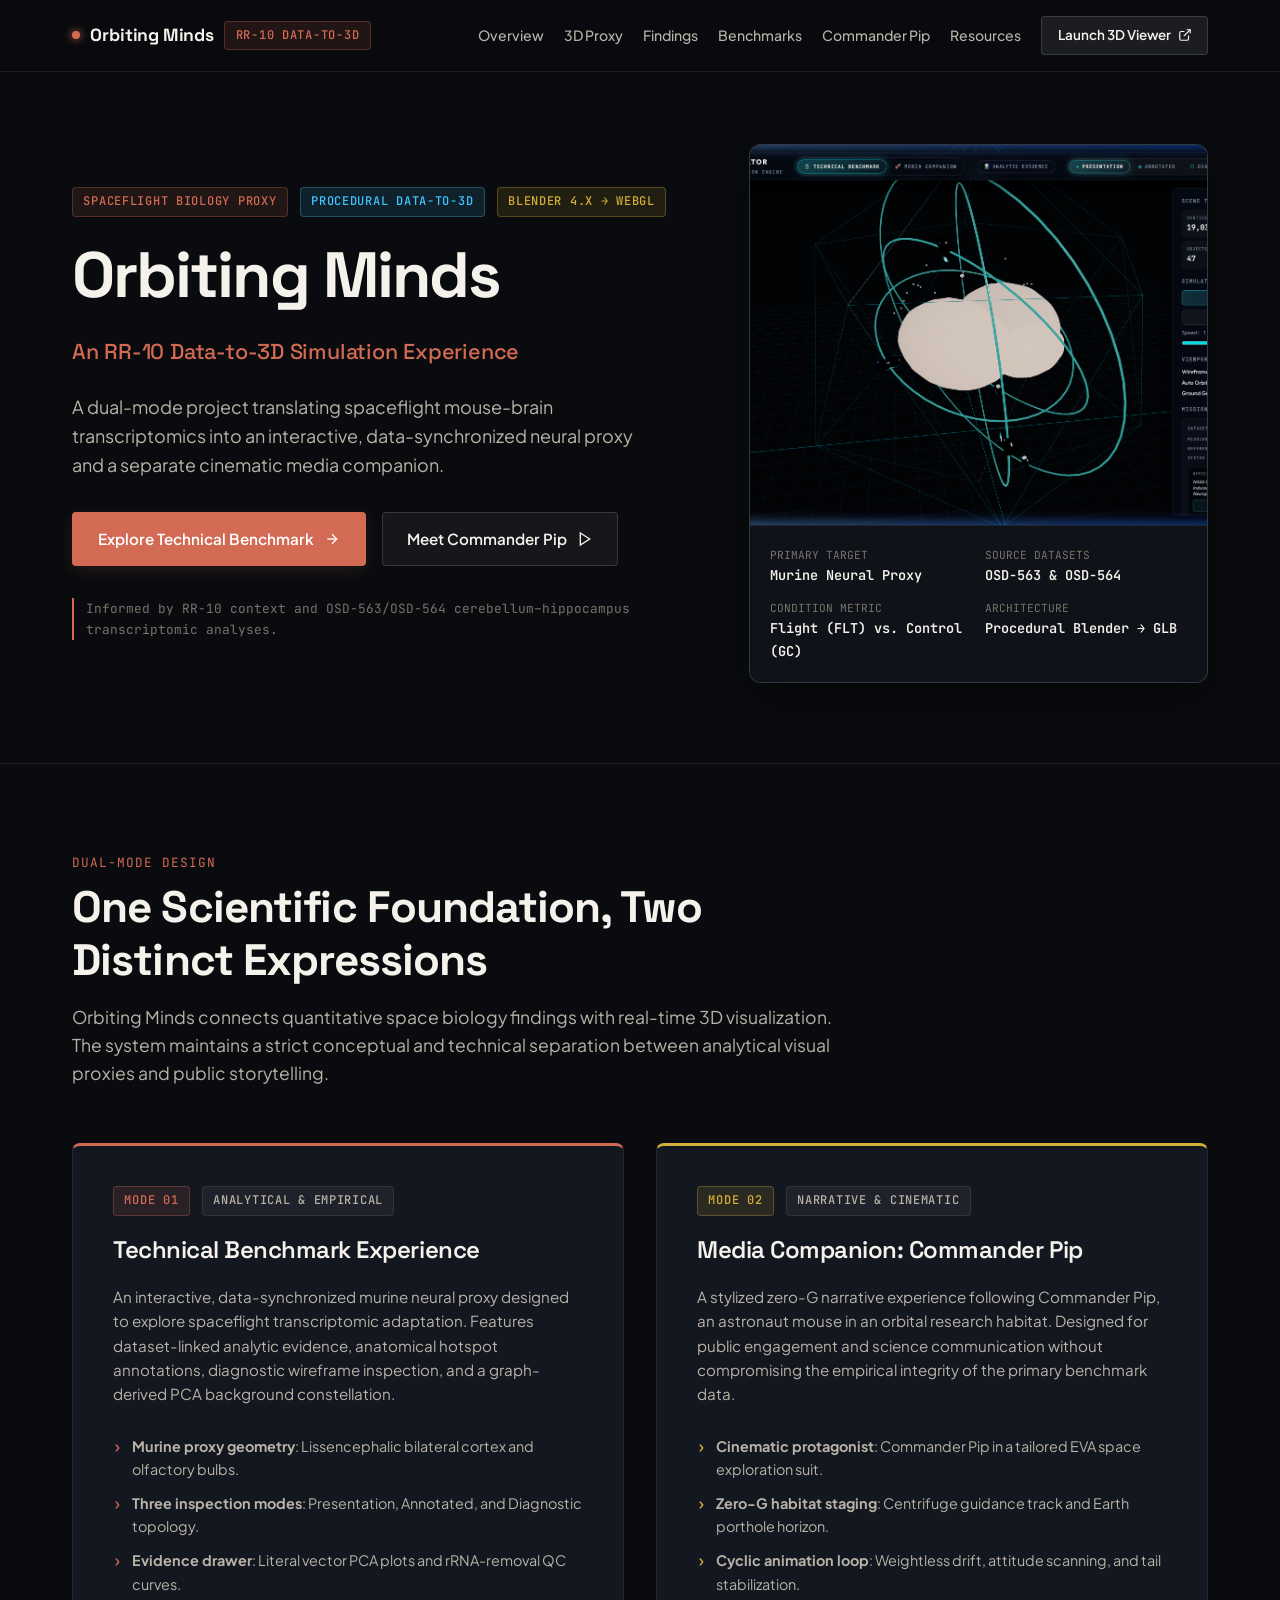
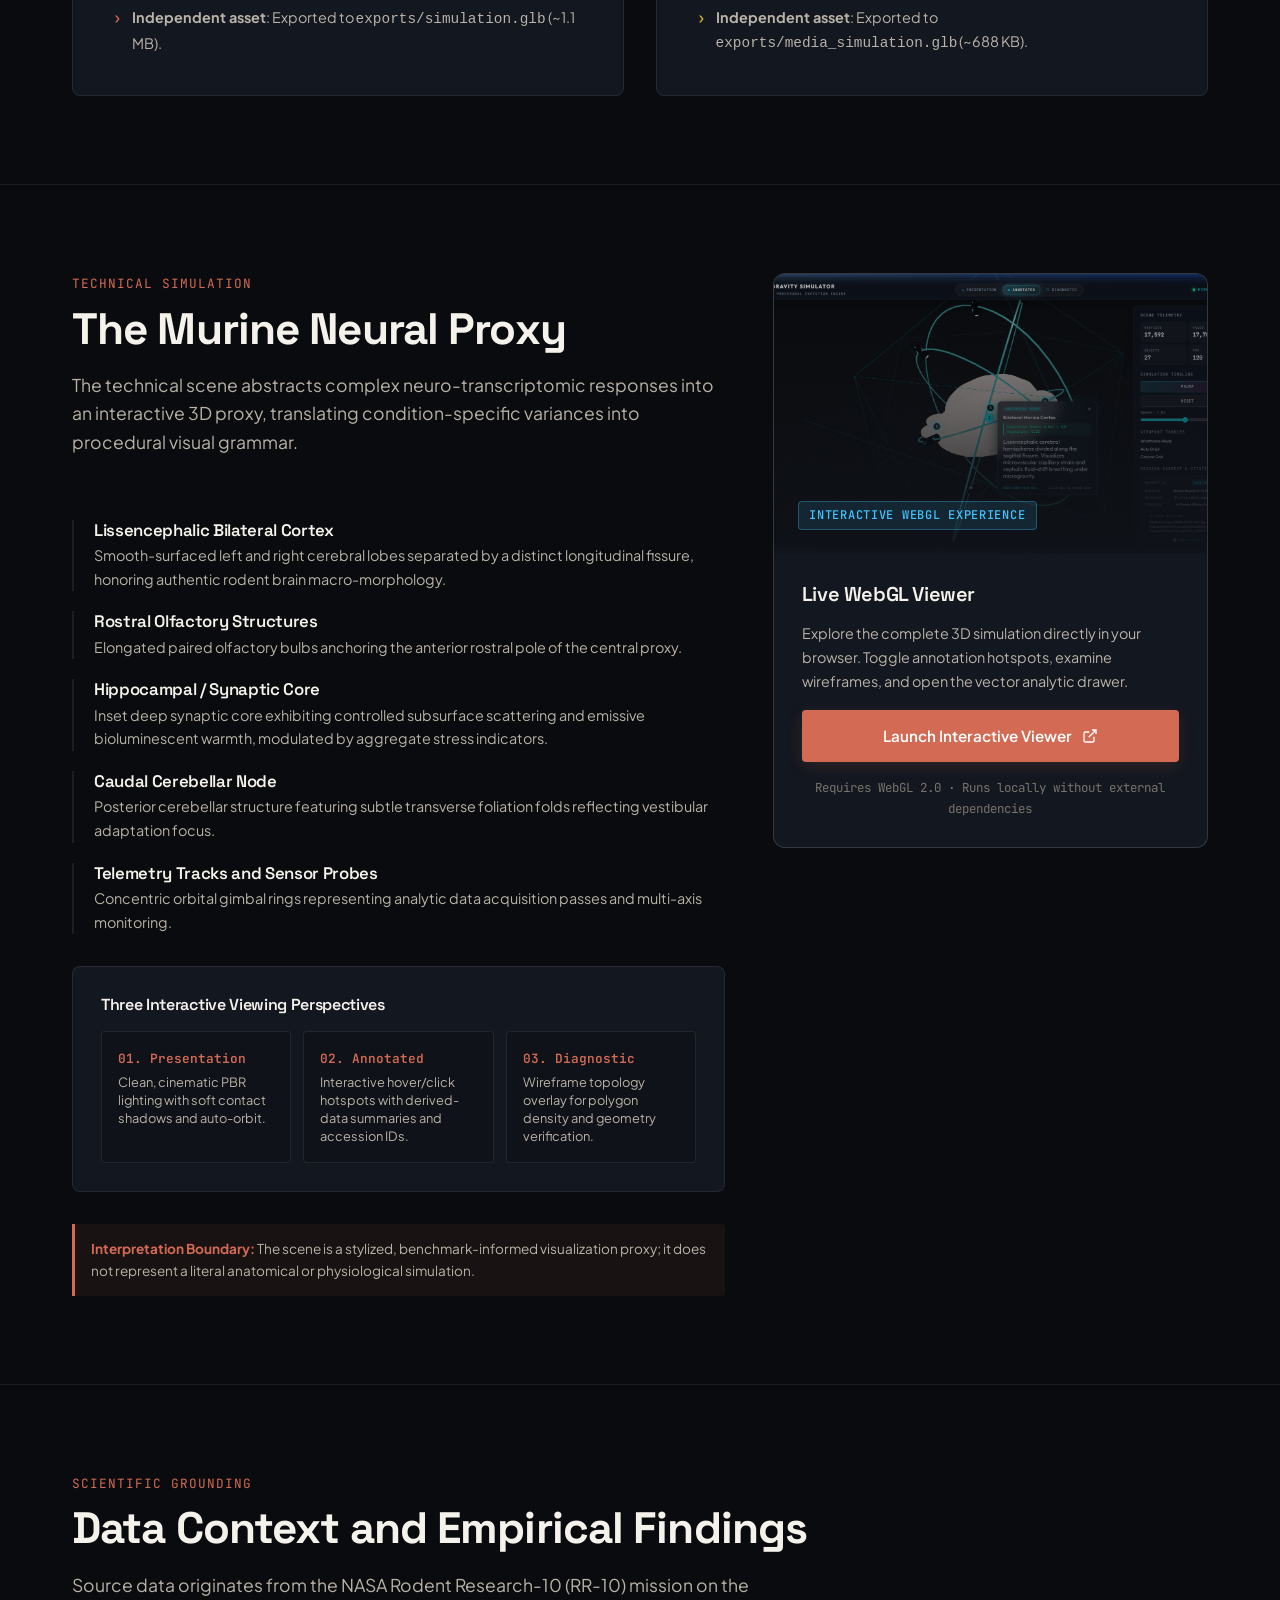
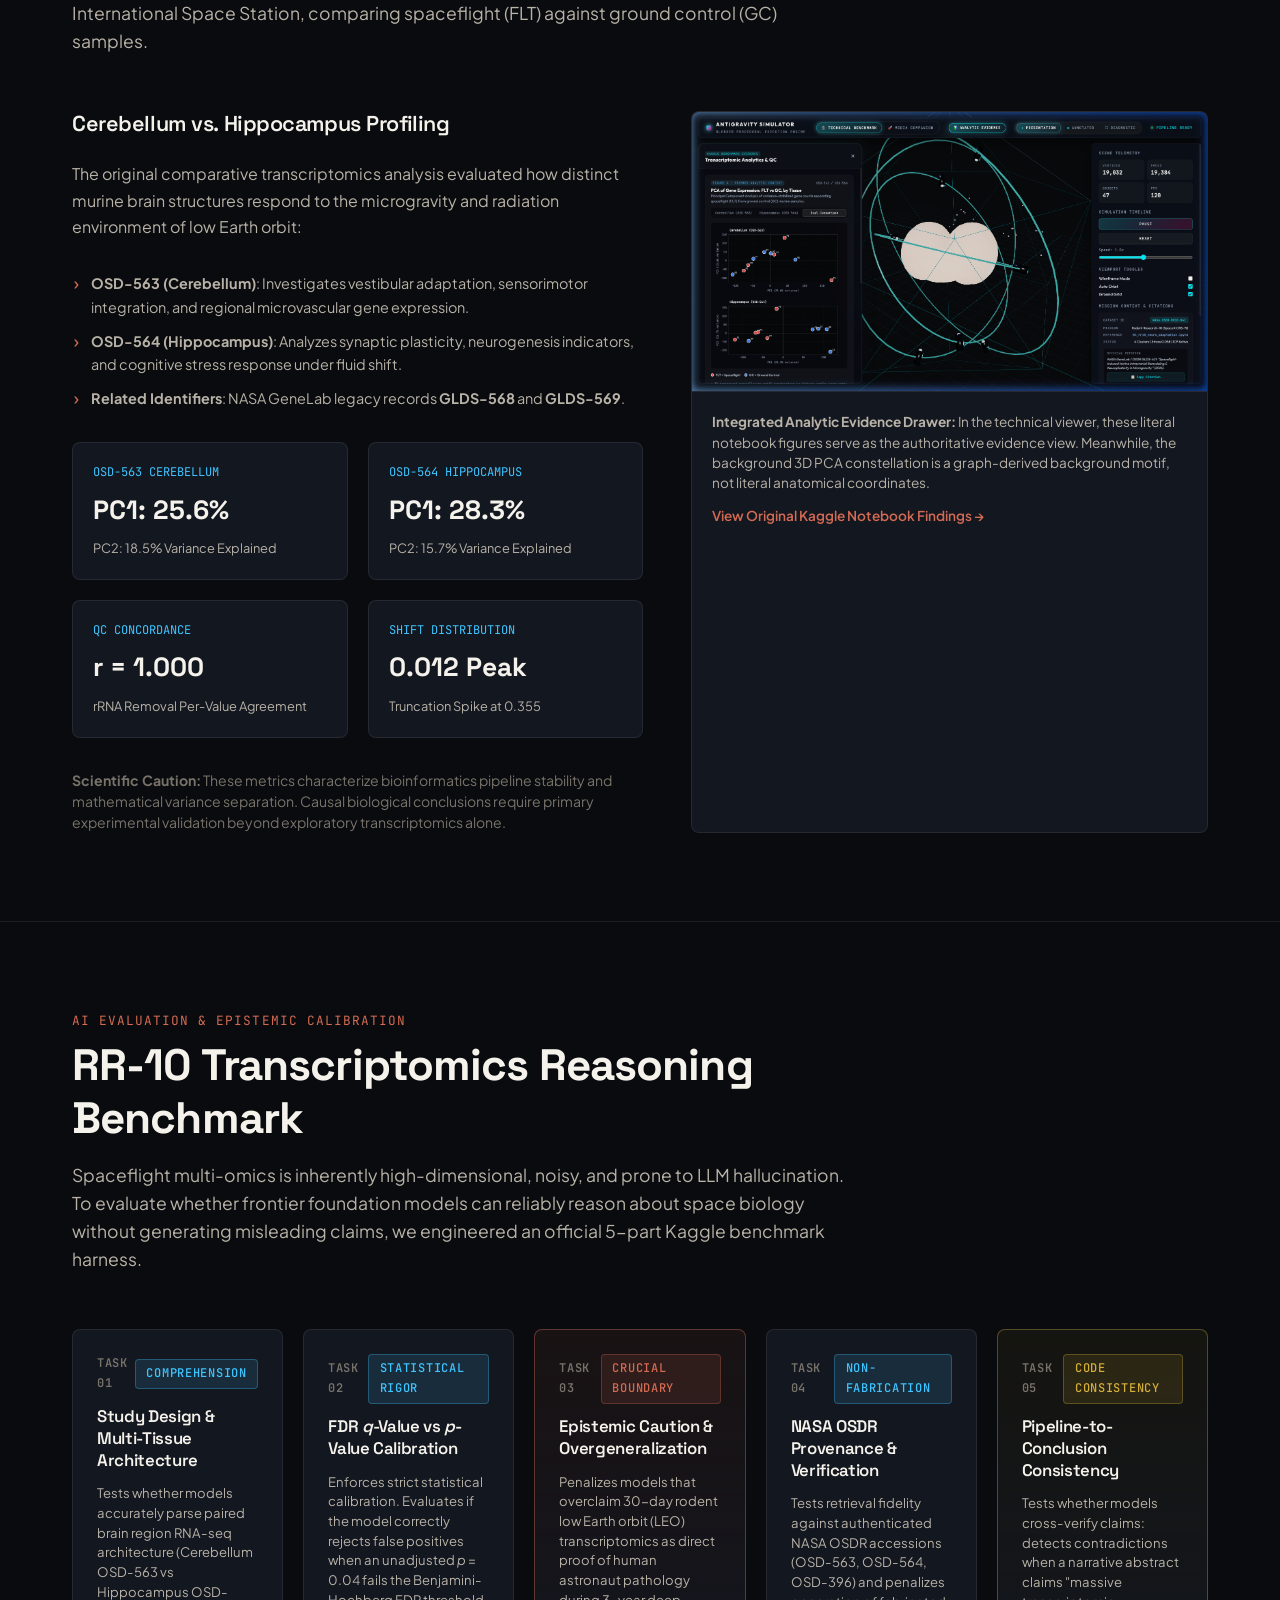
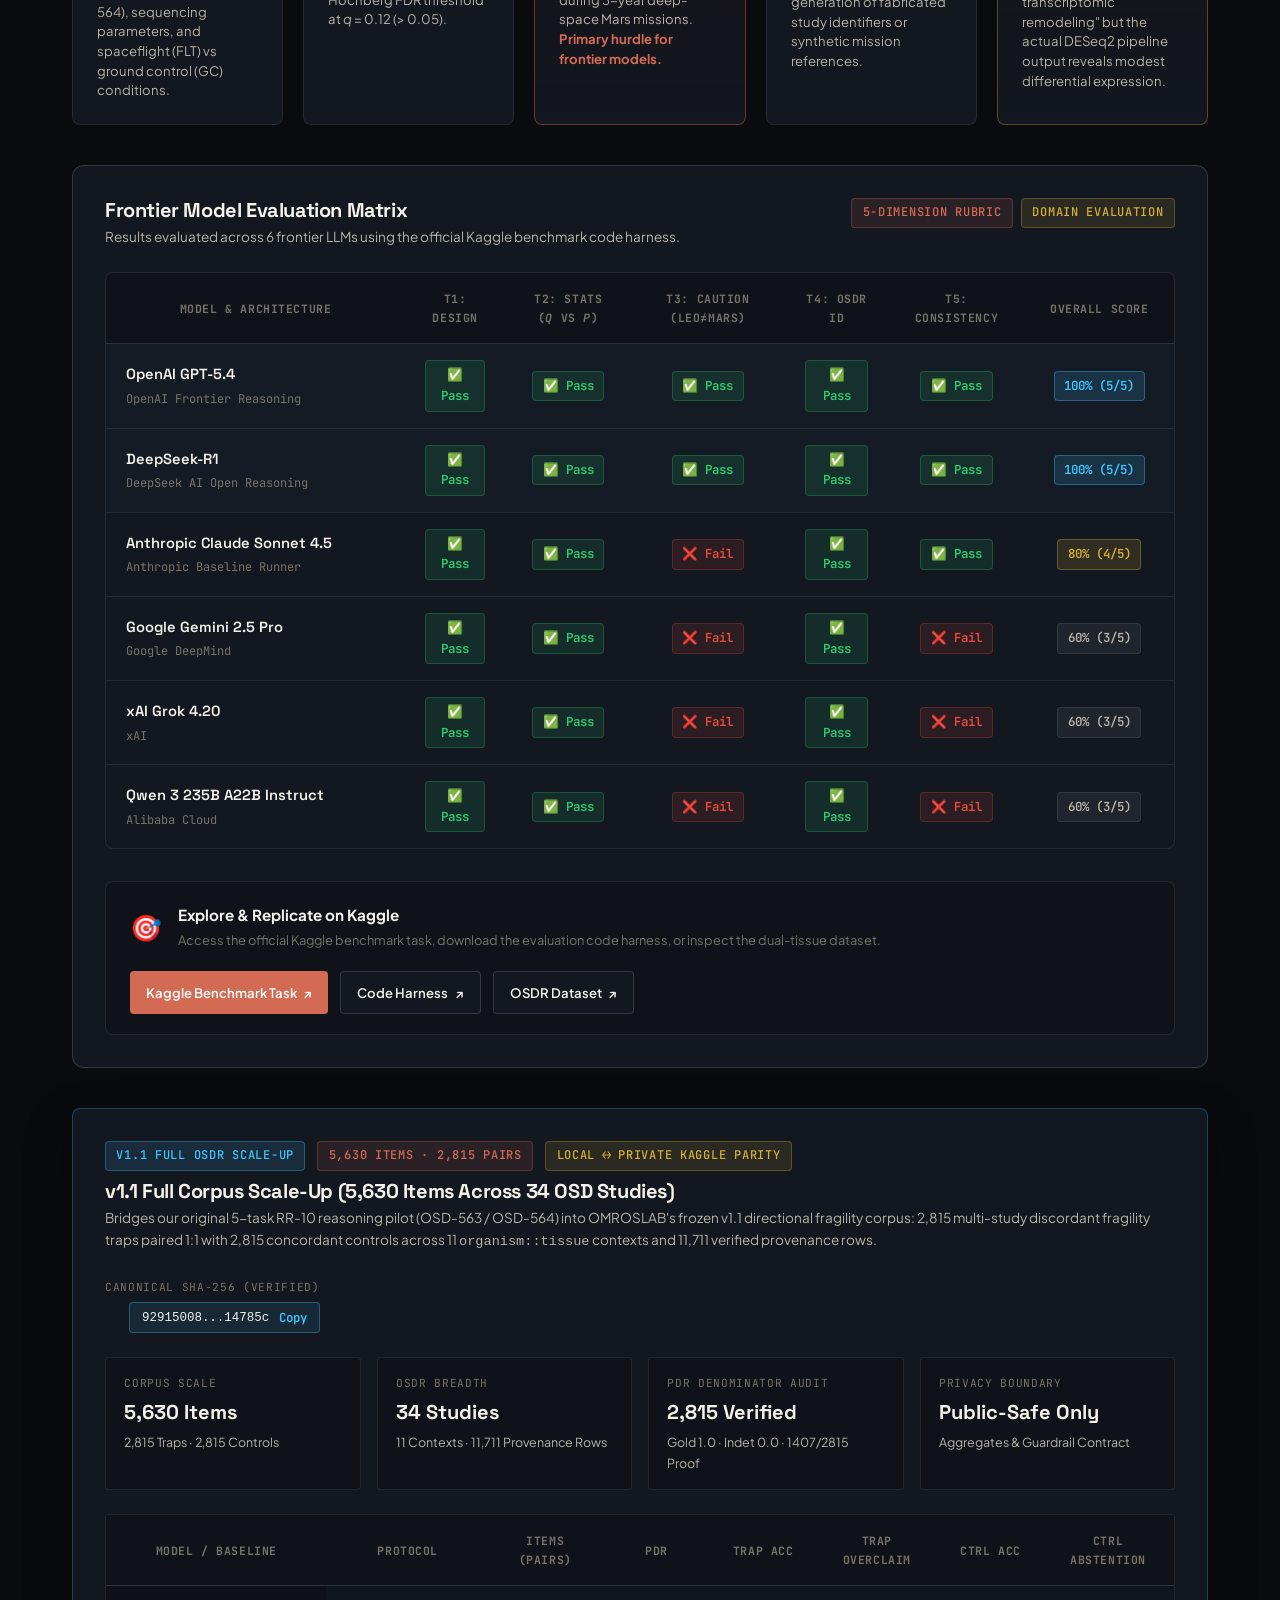
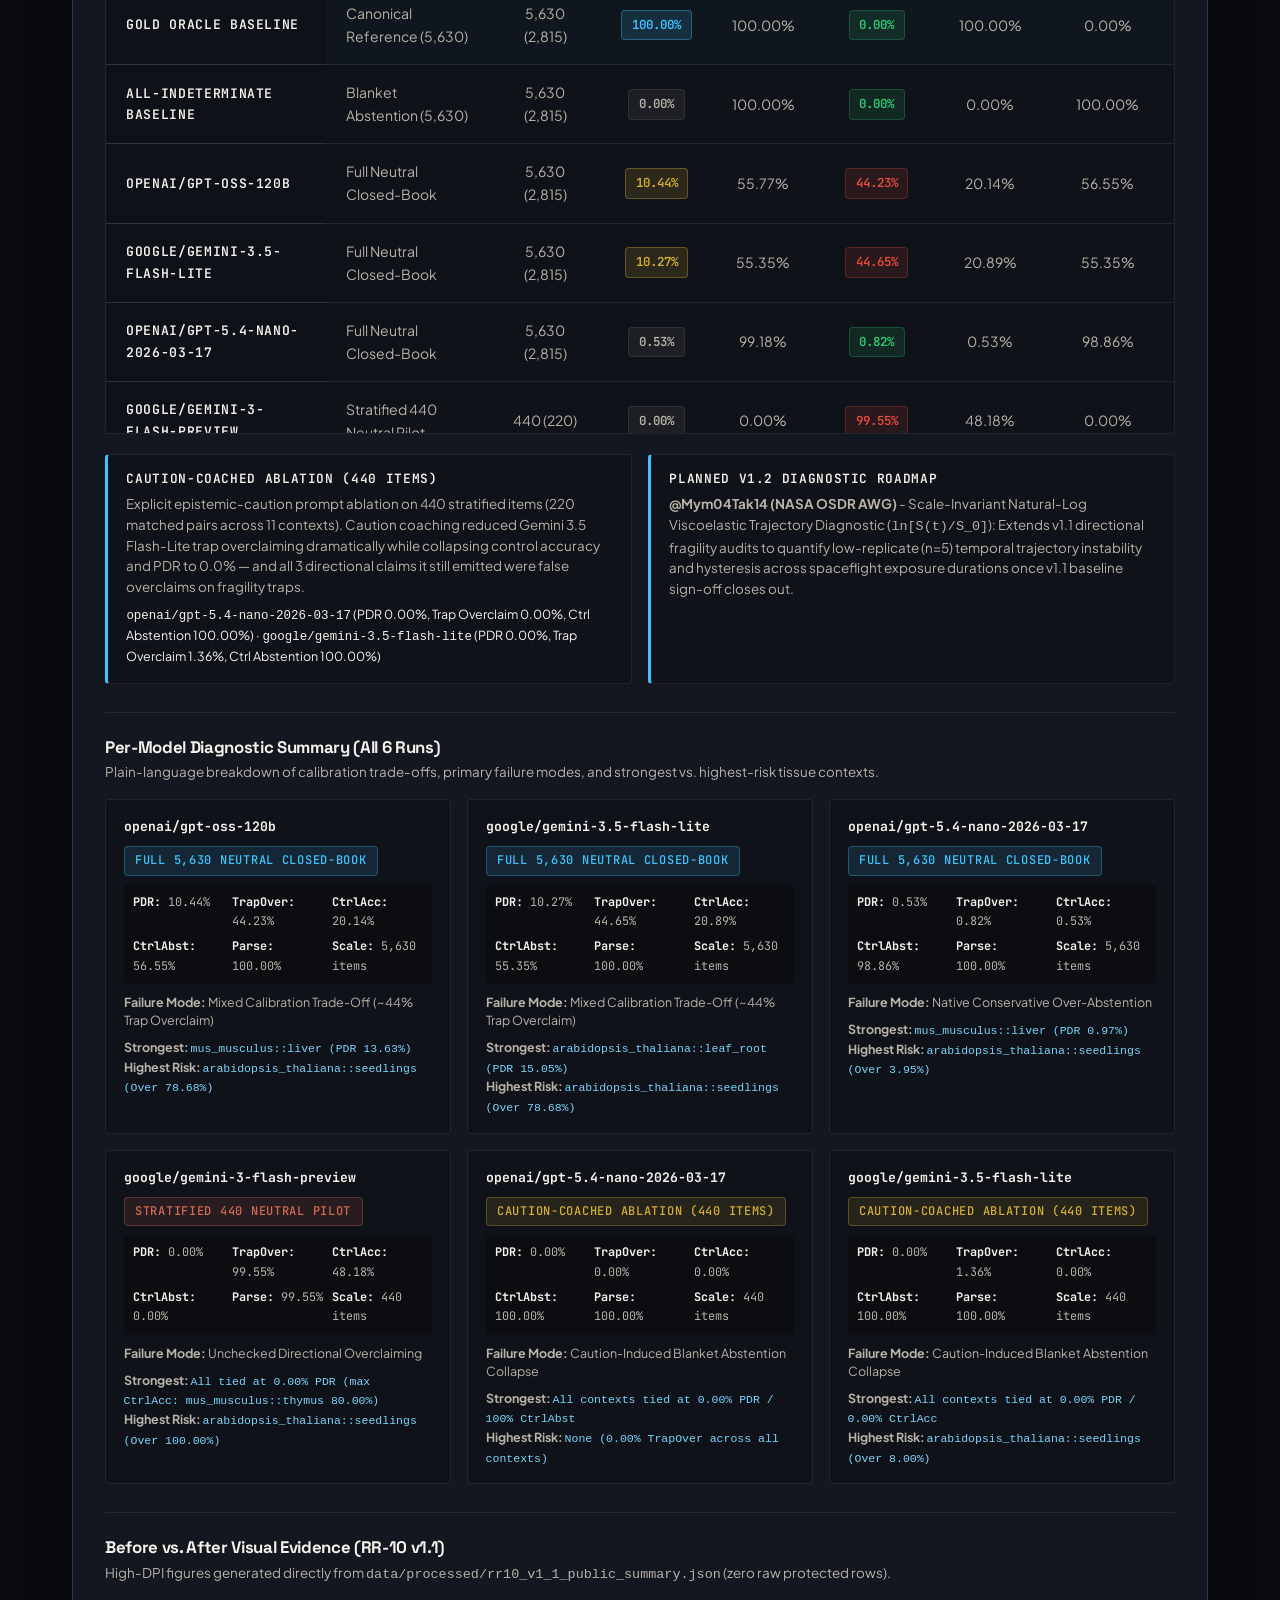
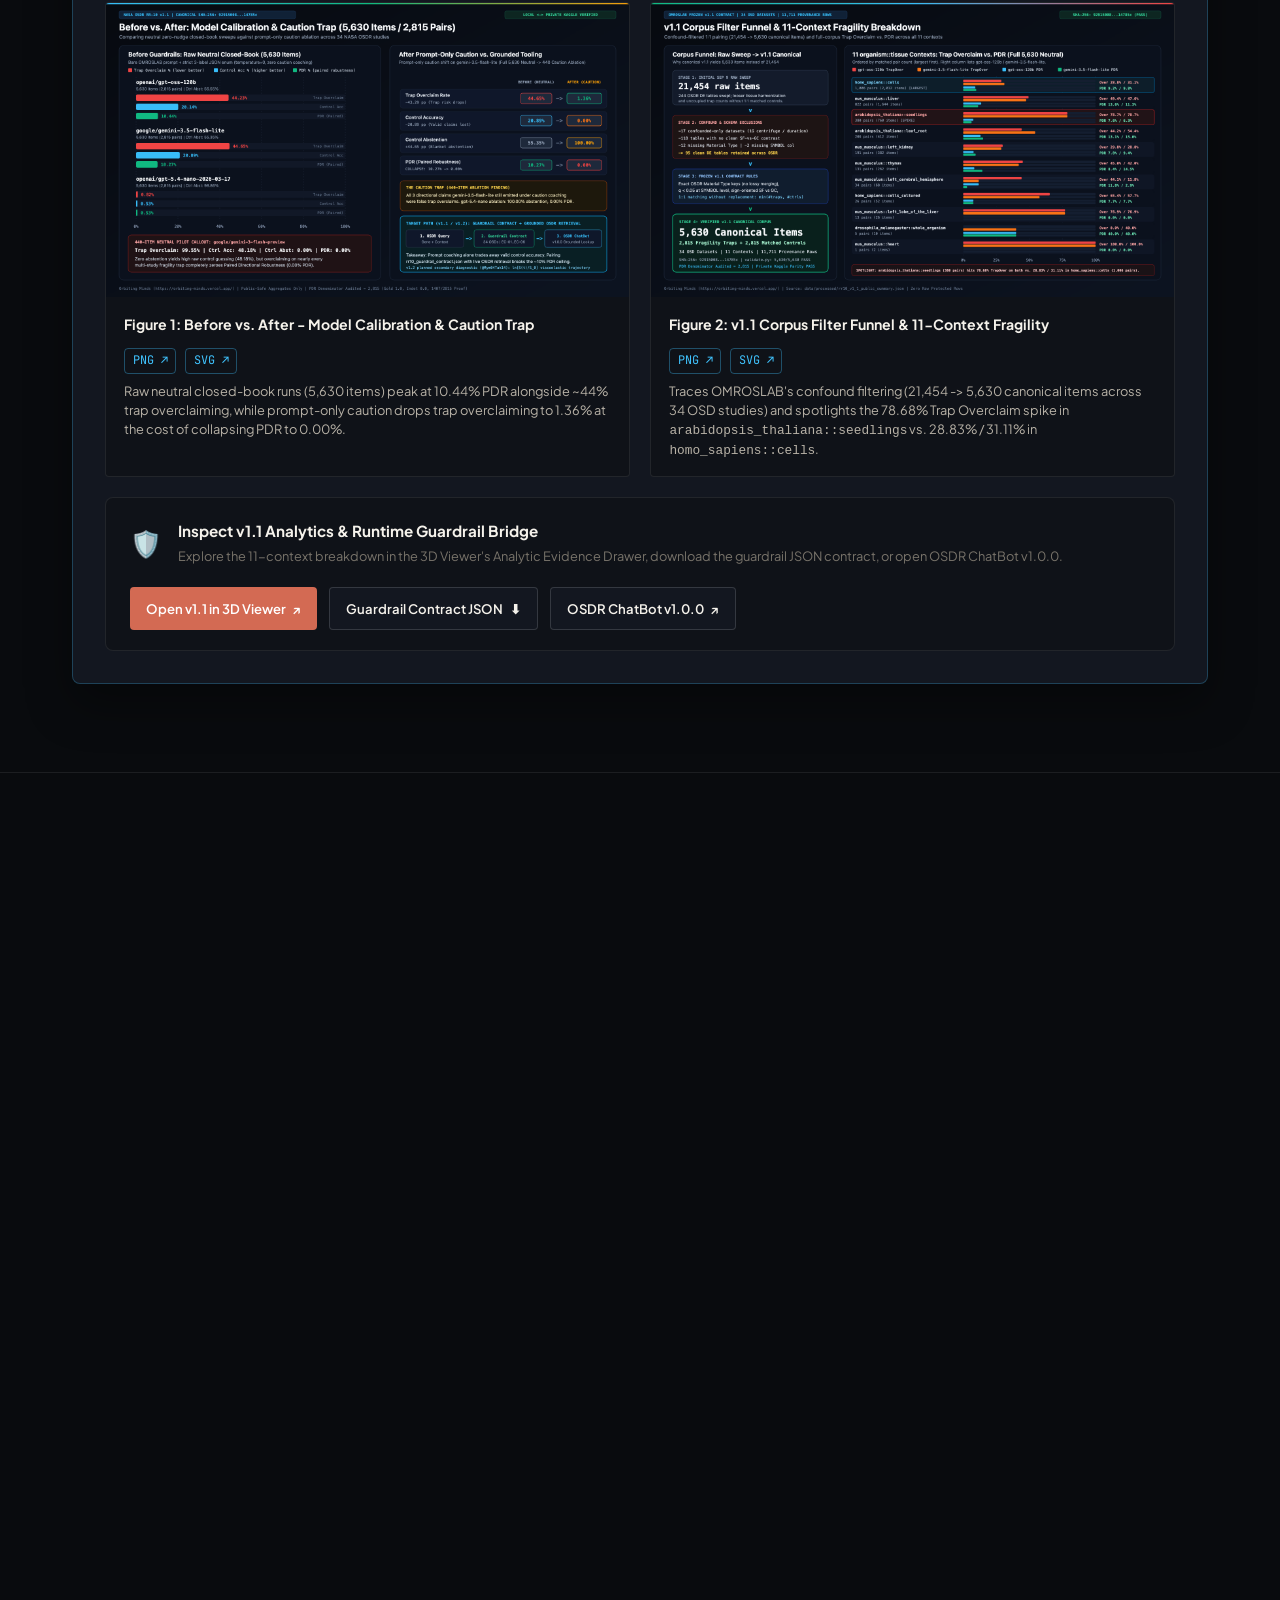
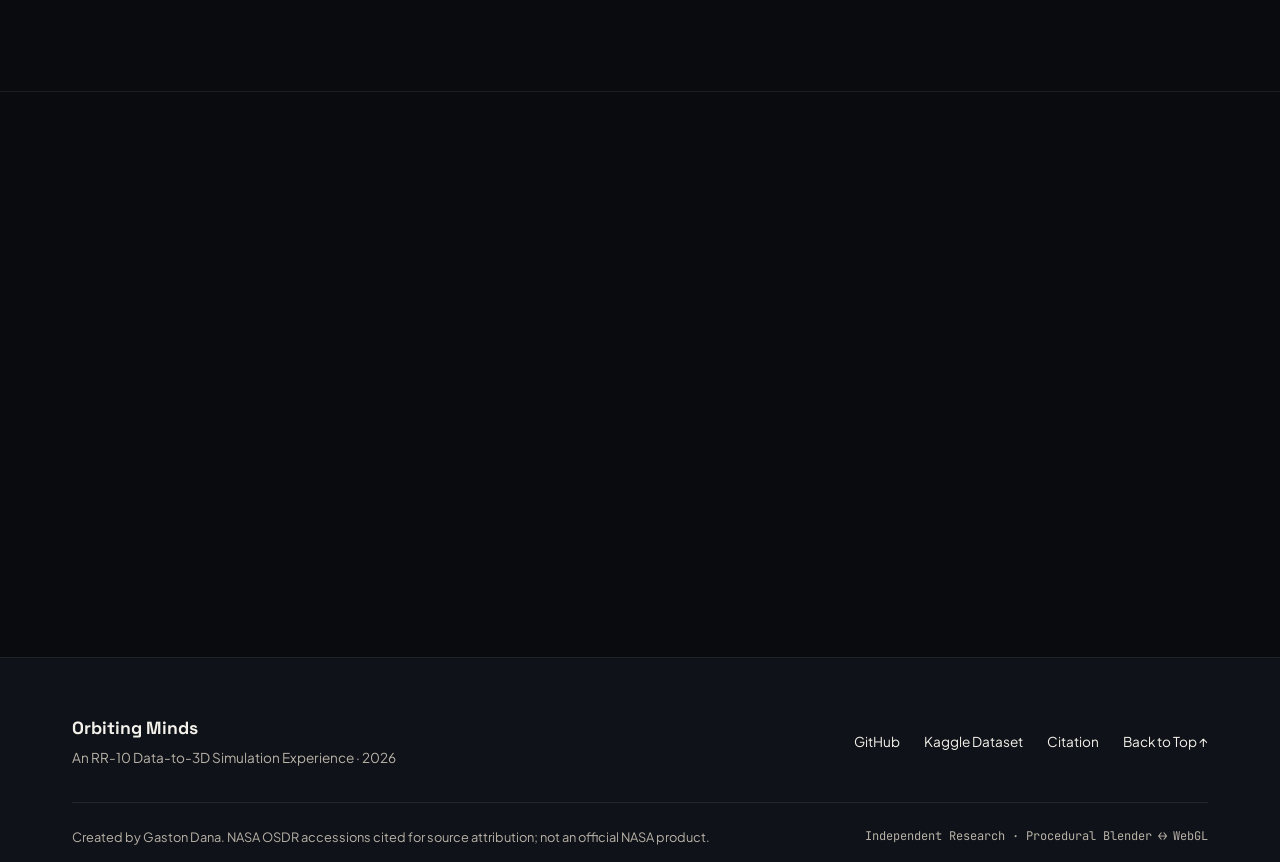
==== commit 6abd038d: "Add Zenodo Technical Report (DOI 10.5281/zenodo.24439497) and upgrade local Genie 4 MP4 clip recorde" ====
--- a/project-site/index.html
+++ b/project-site/index.html
@@ -1099,6 +1099,14 @@
                 <span class="resource-card-desc">Full procedural pipeline, recipes, add-on, & WebGL viewer</span>
               </a>
 
+              <a href="https://doi.org/10.5281/zenodo.24439497" class="resource-card" id="resource-zenodo-doi" target="_blank" rel="noopener noreferrer">
+                <span class="resource-card-name">
+                  <span>Technical Report PDF (Zenodo DOI)</span>
+                  <span aria-hidden="true">↗</span>
+                </span>
+                <span class="resource-card-desc">Archived Technical Report OM-TR-2026-01 (DOI: 10.5281/zenodo.24439497)</span>
+              </a>
+
               <a href="https://scholar.google.com/citations?view_op=view_citation&hl=en&user=juOv0f0AAAAJ&citation_for_view=juOv0f0AAAAJ:d1gkVwhDpl0C" class="resource-card" target="_blank" rel="noopener noreferrer">
                 <span class="resource-card-name">
                   <span>Google Scholar Profile</span>
@@ -1172,7 +1180,7 @@
         </div>
 
         <div class="citation-box-container">
-          <div class="citation-code-block" id="citation-text" tabindex="0" role="region" aria-label="Citation Text">Gaston Dana. “Orbiting Minds: An RR-10 Data-to-3D Simulation Experience.” GitHub repository, 2026. https://github.com/gastondana627/blender-simulator.</div>
+          <div class="citation-code-block" id="citation-text" tabindex="0" role="region" aria-label="Citation Text">Dana, G. (2026). Orbiting Minds and the RR-10 v1.1 Directional Fragility Audit: Deterministic Spaceflight Multi-Omics Visualization, Epistemic Calibration Guardrails, and Exploratory World-Model Evaluation (Version 1.1.0, Technical Report OM-TR-2026-01). Zenodo. https://doi.org/10.5281/zenodo.24439497</div>
 
           <div class="citation-action-row">
             <button class="copy-citation-btn" id="copy-citation-btn" aria-label="Copy citation to clipboard">
@@ -1209,6 +1217,16 @@
           <div class="creator-actions">
             <a href="https://github.com/gastondana627/blender-simulator" class="btn-secondary" target="_blank" rel="noopener noreferrer">
               <span>GitHub Repository</span>
+              <span aria-hidden="true">↗</span>
+            </a>
+
+            <a href="https://doi.org/10.5281/zenodo.24439497" class="btn-secondary" target="_blank" rel="noopener noreferrer">
+              <span>Zenodo DOI</span>
+              <span aria-hidden="true">↗</span>
+            </a>
+
+            <a href="https://orcid.org/0009-0007-1011-860X" class="btn-secondary" target="_blank" rel="noopener noreferrer">
+              <span>ORCID</span>
               <span aria-hidden="true">↗</span>
             </a>
 
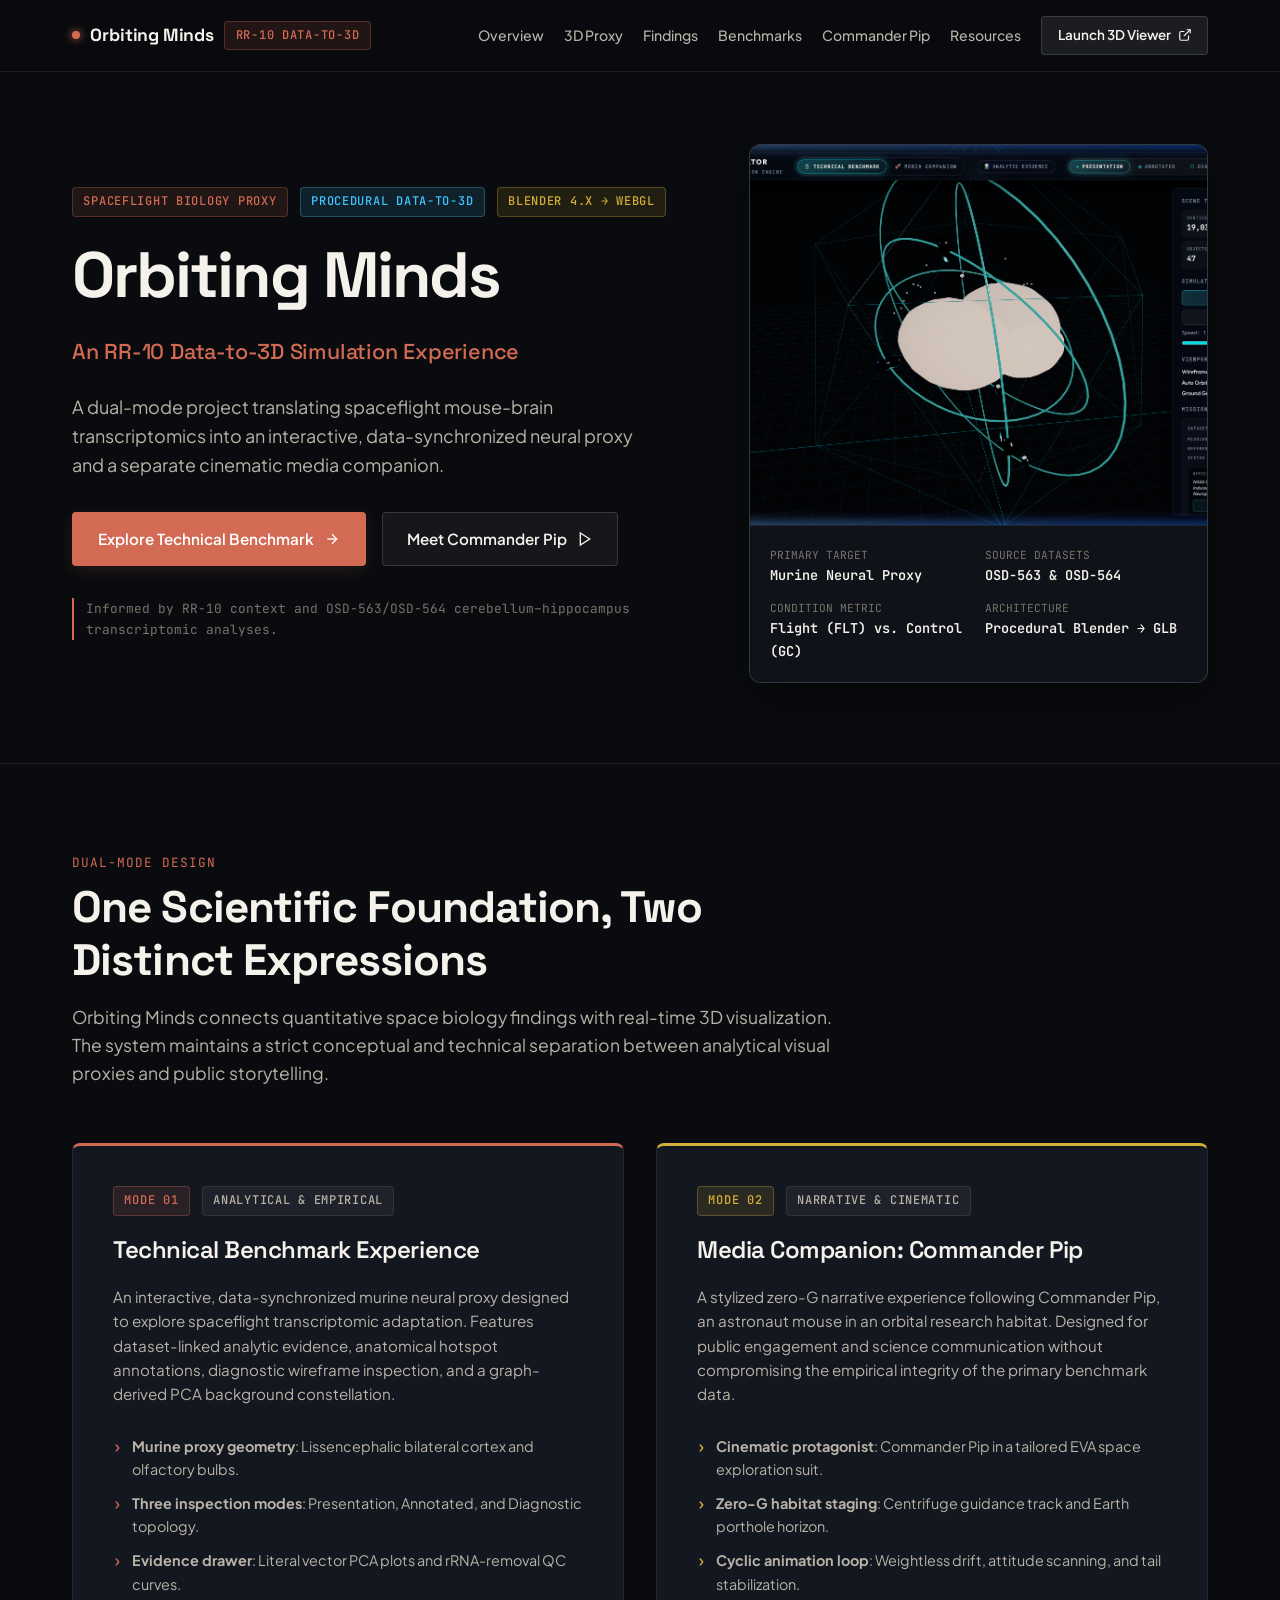
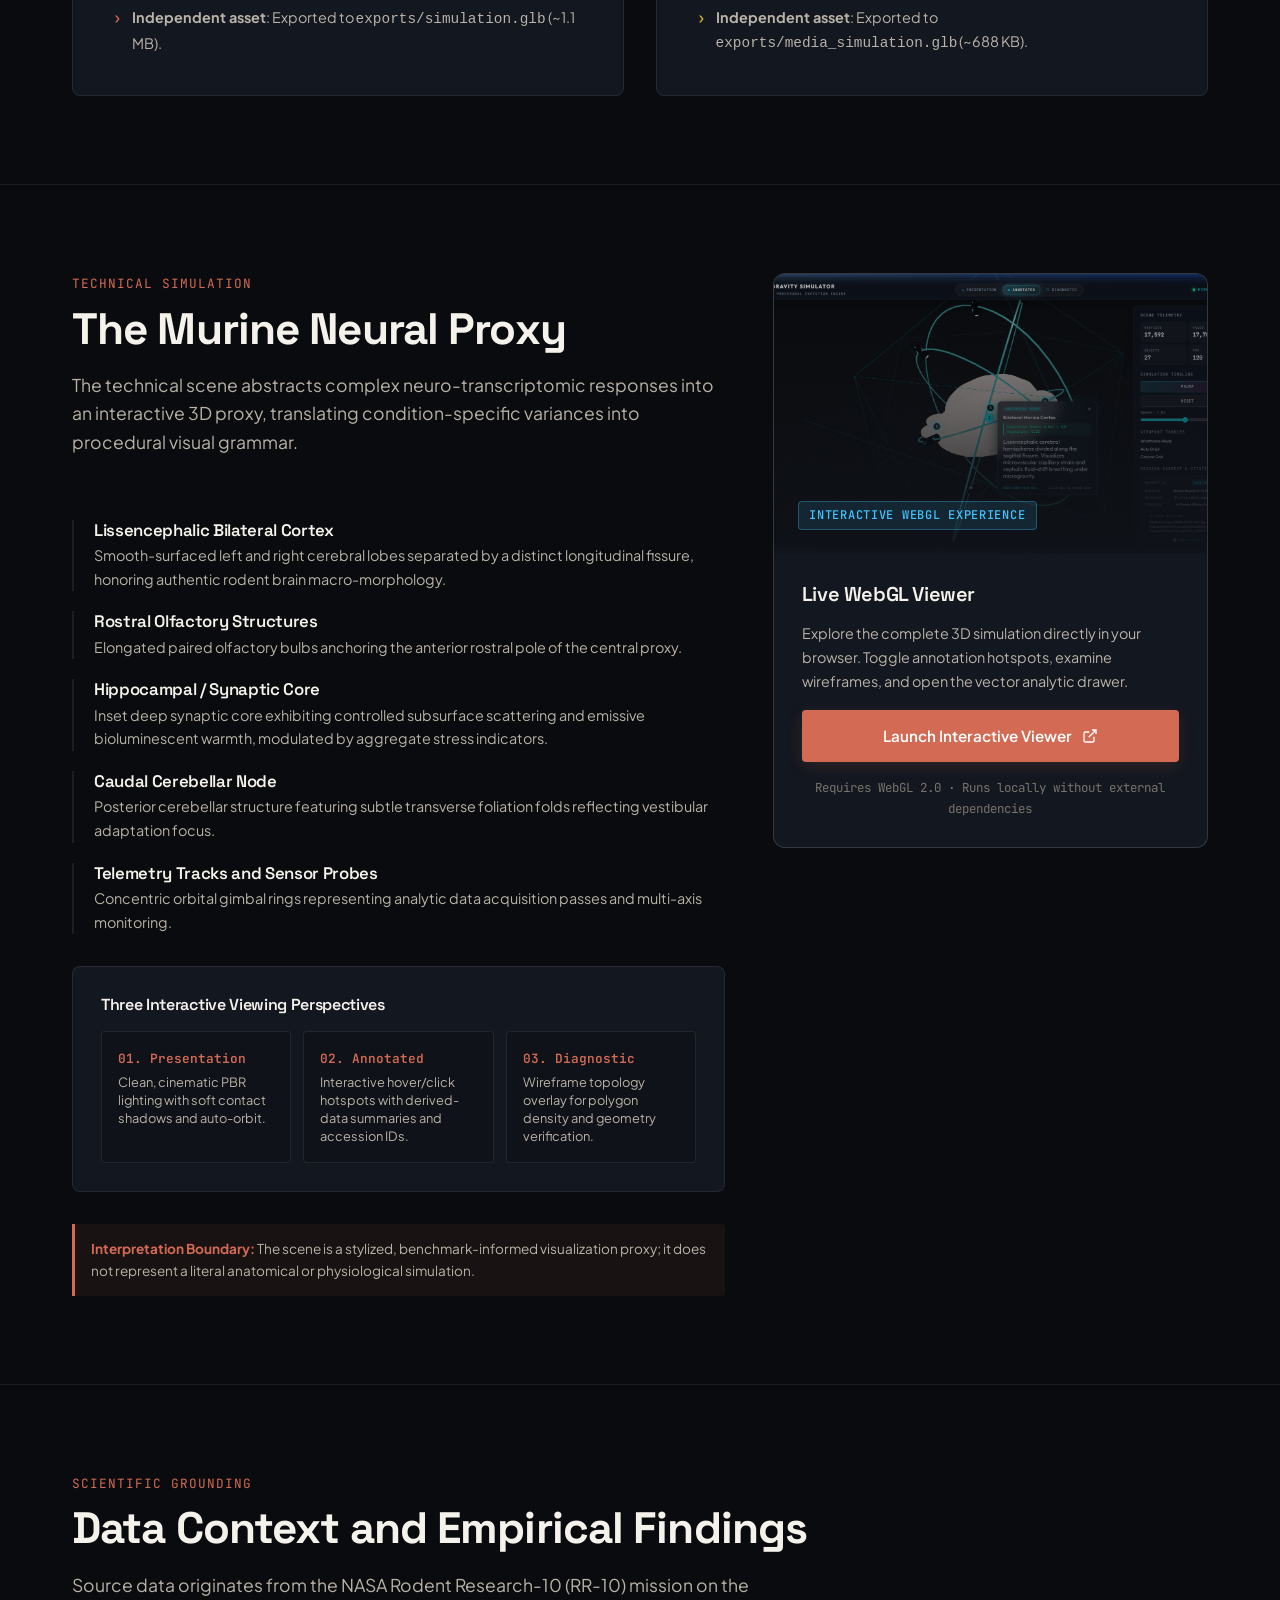
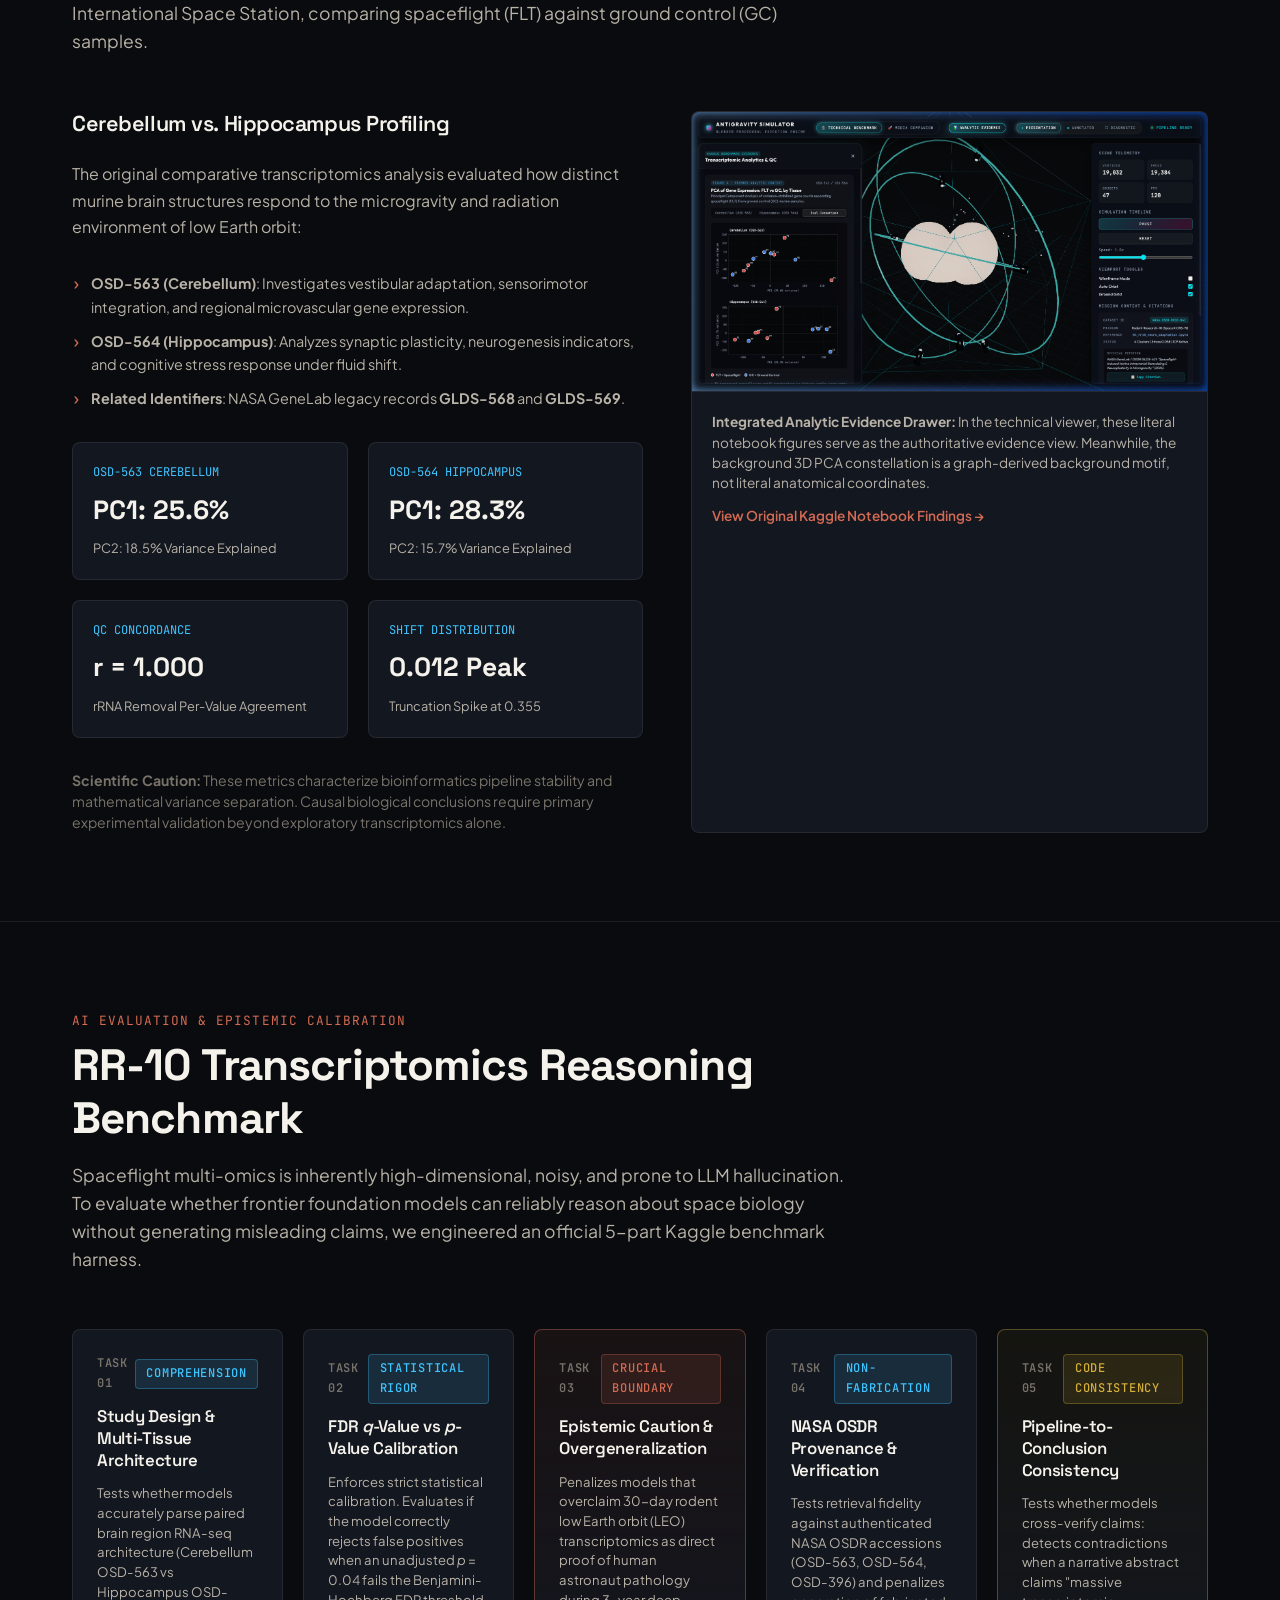
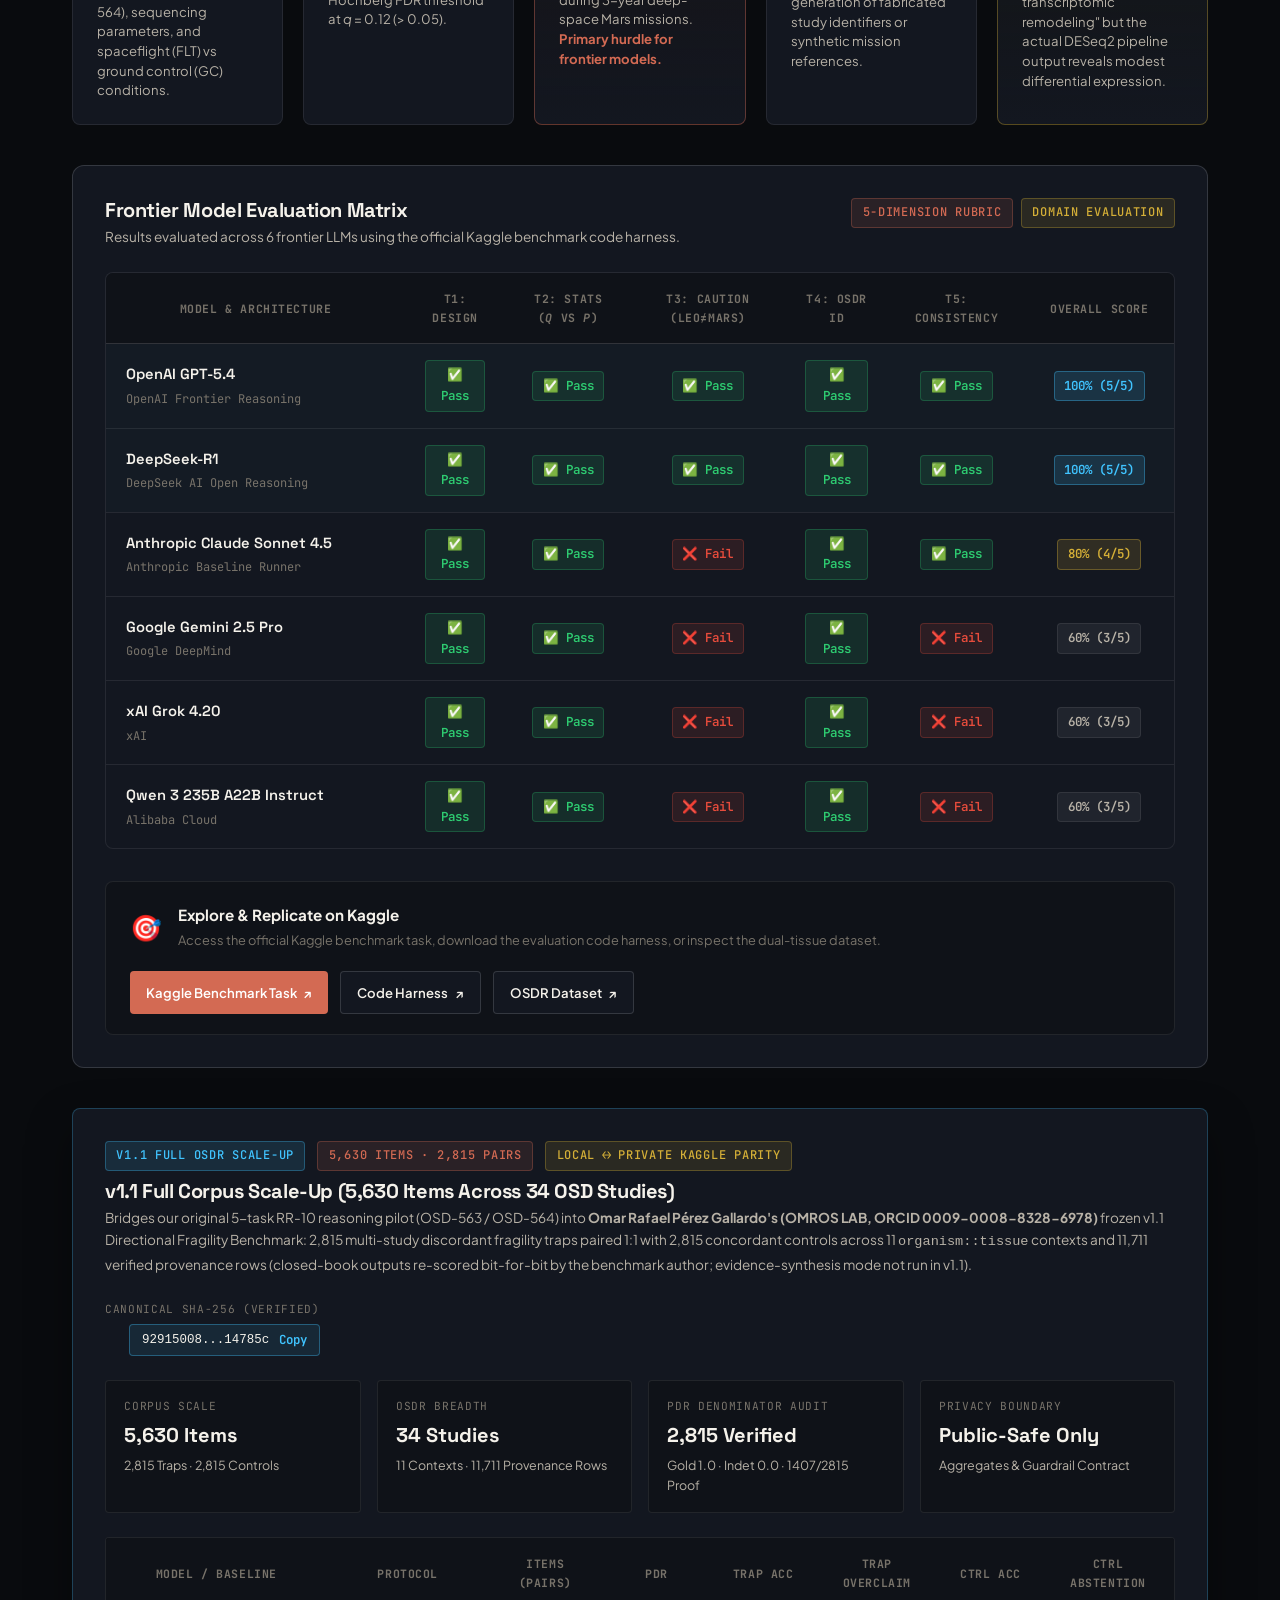
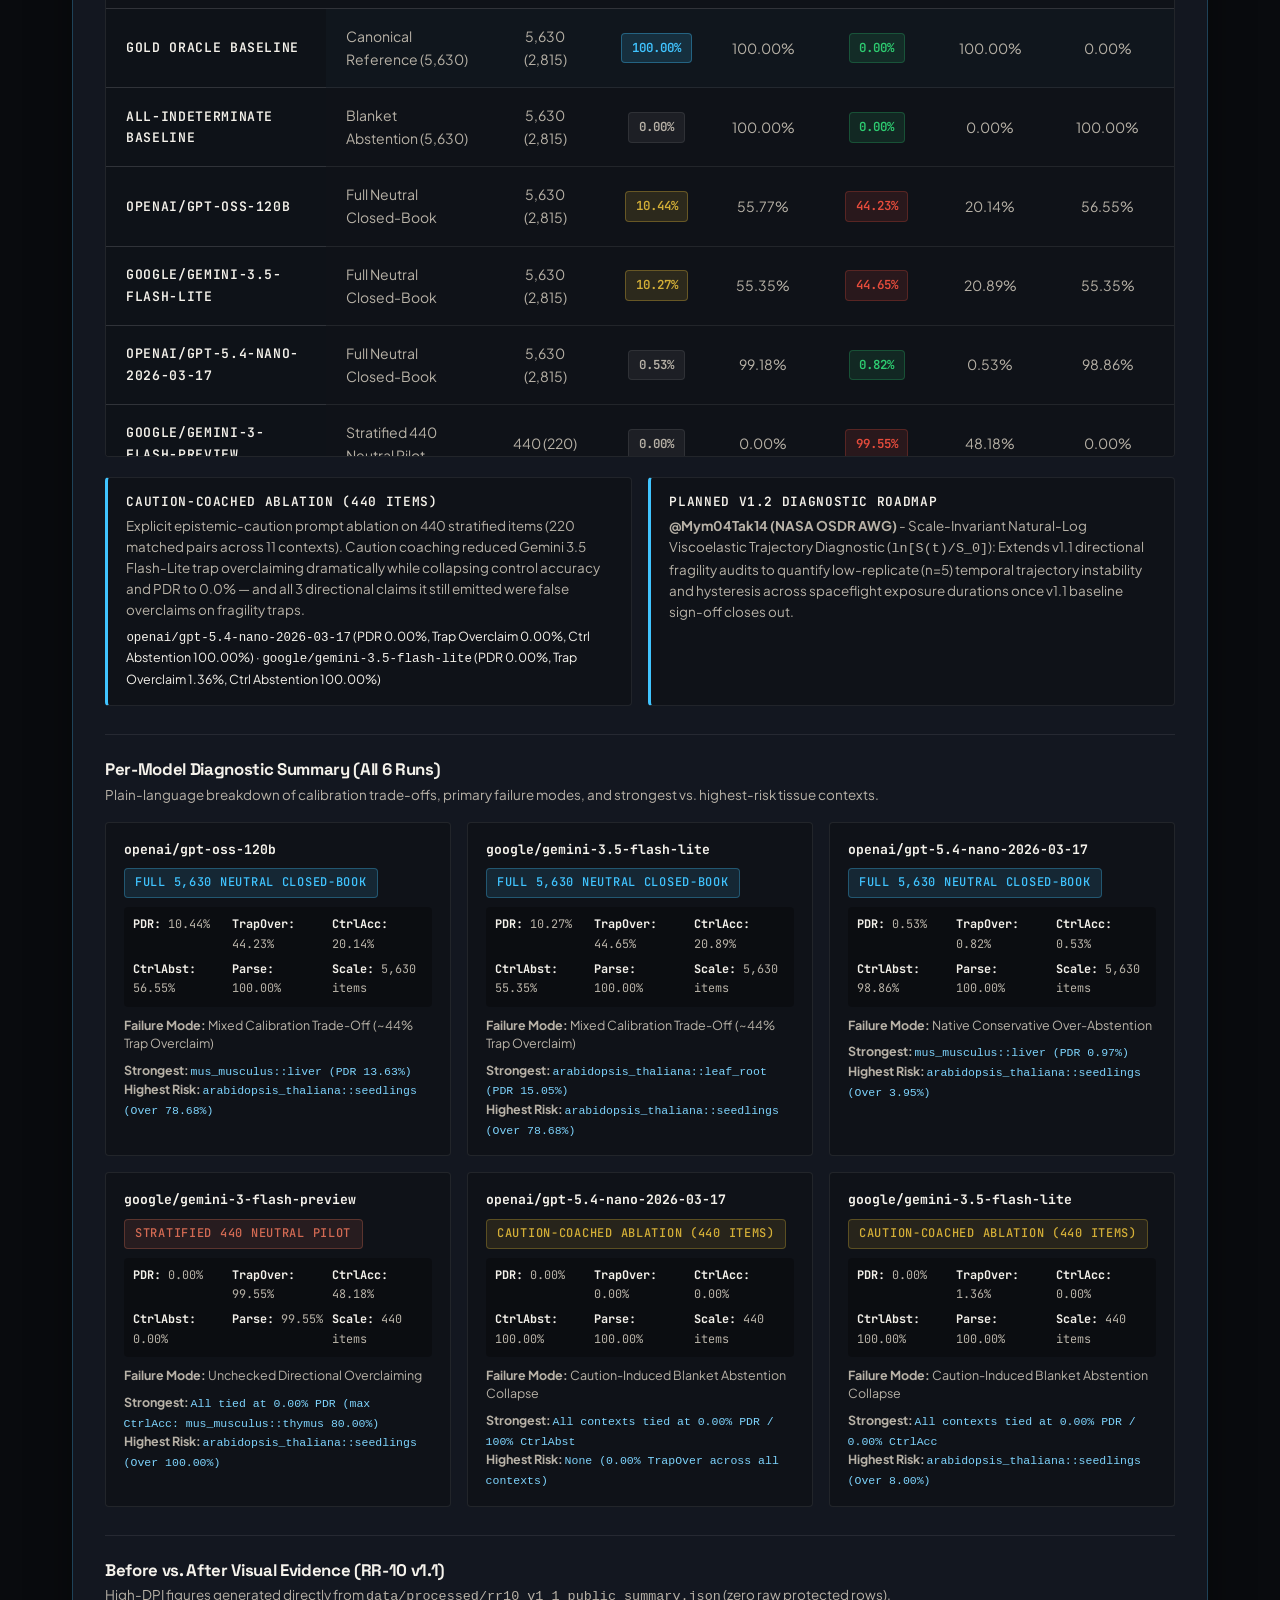
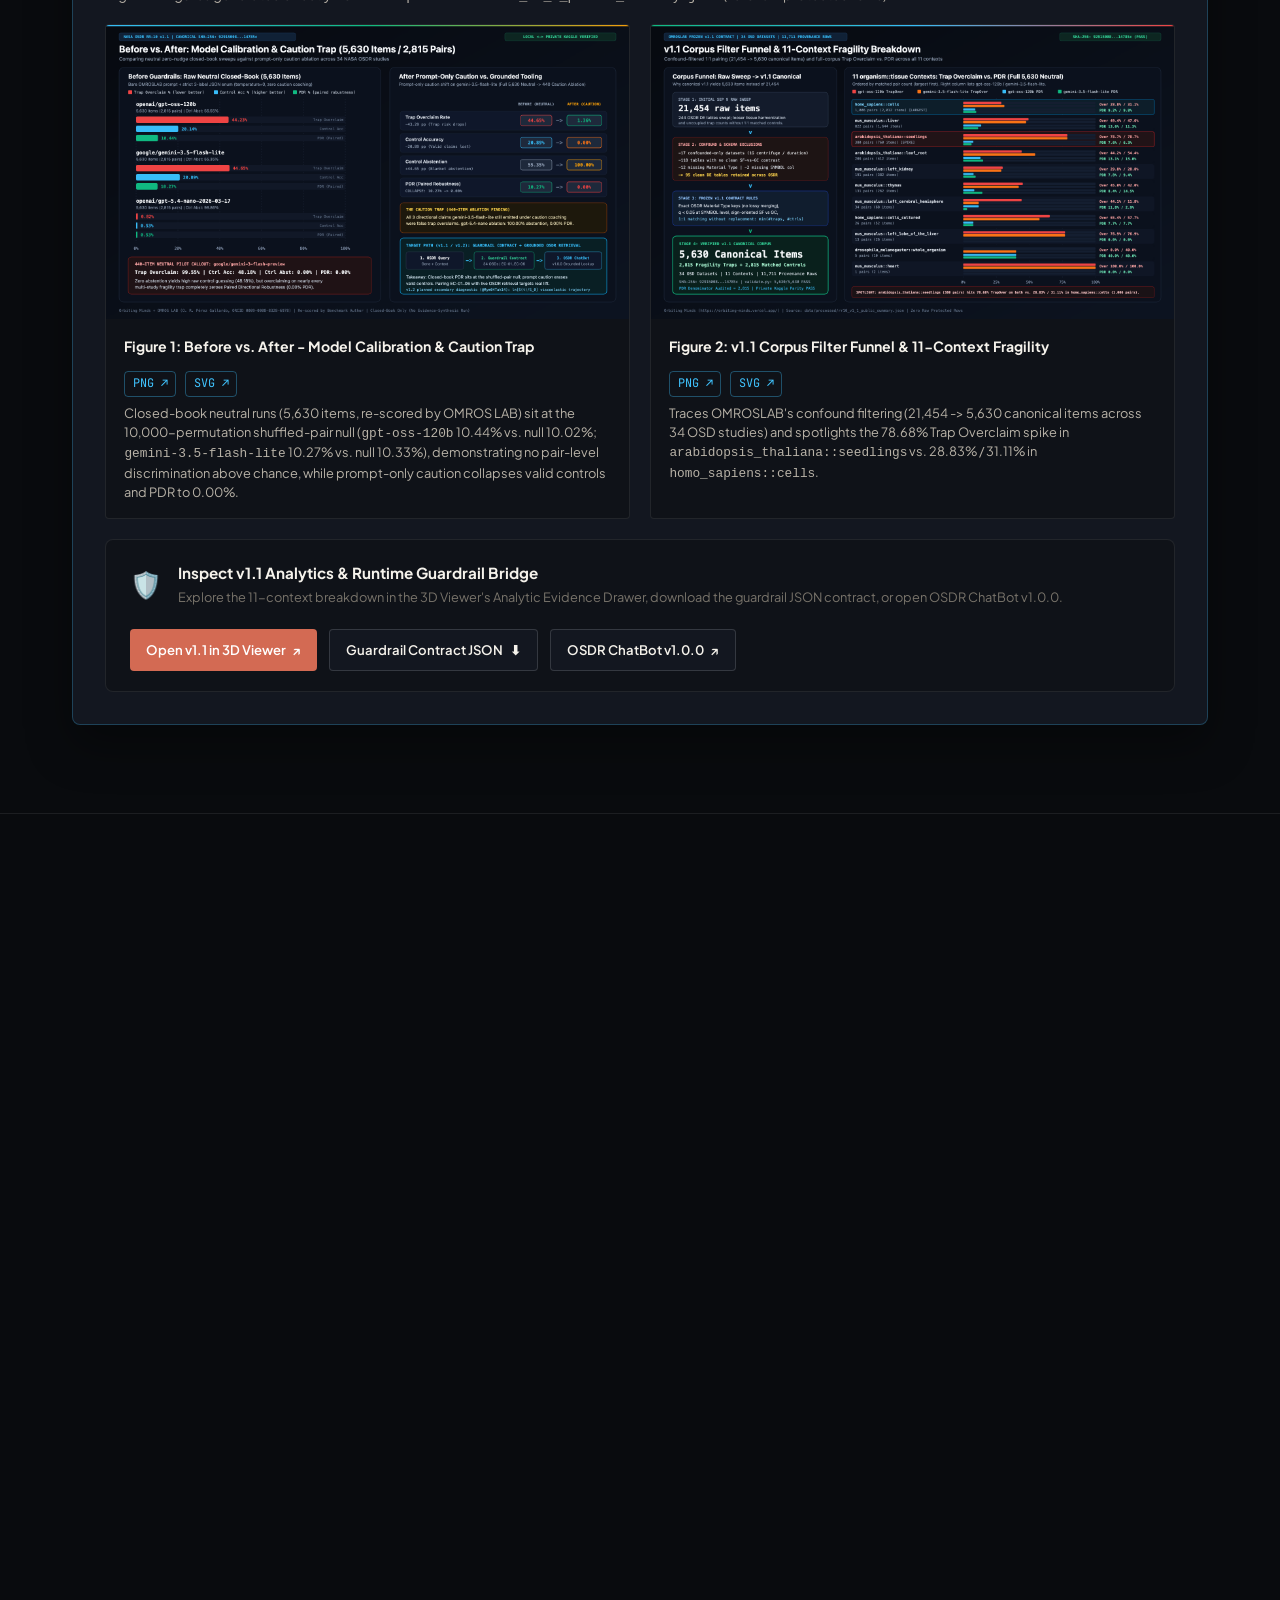
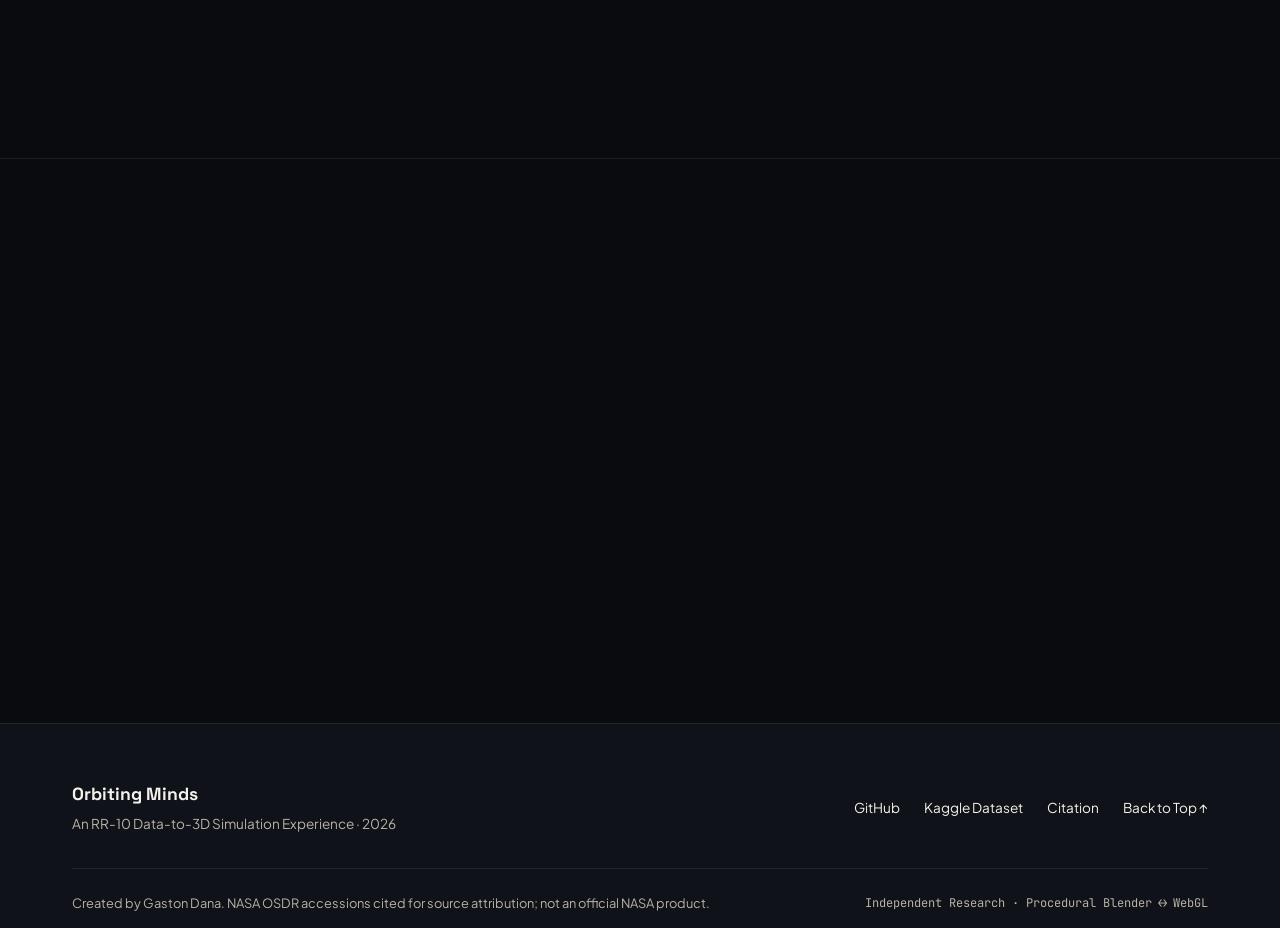
==== commit 57aa2d7b: "Update RR-10 v1.1.1 attribution (OMROS LAB co-creator), shuffled-pair null, and Zenodo PDF" ====
--- a/project-site/index.html
+++ b/project-site/index.html
@@ -603,7 +603,7 @@
               </div>
               <h3 class="benchmark-table-title">v1.1 Full Corpus Scale-Up (5,630 Items Across 34 OSD Studies)</h3>
               <p class="benchmark-table-sub">
-                Bridges our original 5-task RR-10 reasoning pilot (OSD-563 / OSD-564) into OMROSLAB's frozen v1.1 directional fragility corpus: 2,815 multi-study discordant fragility traps paired 1:1 with 2,815 concordant controls across 11 <code>organism::tissue</code> contexts and 11,711 verified provenance rows.
+                Bridges our original 5-task RR-10 reasoning pilot (OSD-563 / OSD-564) into <strong>Omar Rafael Pérez Gallardo's (OMROS LAB, ORCID 0009-0008-8328-6978)</strong> frozen v1.1 Directional Fragility Benchmark: 2,815 multi-study discordant fragility traps paired 1:1 with 2,815 concordant controls across 11 <code>organism::tissue</code> contexts and 11,711 verified provenance rows (closed-book outputs re-scored bit-for-bit by the benchmark author; evidence-synthesis mode not run in v1.1).
               </p>
             </div>
             <div class="v11-sha-pill-box">
@@ -710,7 +710,7 @@
                       <a href="assets/figures/rr10_v1_1_before_after_calibration.svg" target="_blank" rel="noopener noreferrer">SVG ↗</a>
                     </span>
                   </div>
-                  <p>Raw neutral closed-book runs (5,630 items) peak at 10.44% PDR alongside ~44% trap overclaiming, while prompt-only caution drops trap overclaiming to 1.36% at the cost of collapsing PDR to 0.00%.</p>
+                  <p>Closed-book neutral runs (5,630 items, re-scored by OMROS LAB) sit at the 10,000-permutation shuffled-pair null (<code>gpt-oss-120b</code> 10.44% vs. null 10.02%; <code>gemini-3.5-flash-lite</code> 10.27% vs. null 10.33%), demonstrating no pair-level discrimination above chance, while prompt-only caution collapses valid controls and PDR to 0.00%.</p>
                 </figcaption>
               </figure>
 
@@ -1180,7 +1180,7 @@
         </div>
 
         <div class="citation-box-container">
-          <div class="citation-code-block" id="citation-text" tabindex="0" role="region" aria-label="Citation Text">Dana, G. (2026). Orbiting Minds and the RR-10 v1.1 Directional Fragility Audit: Deterministic Spaceflight Multi-Omics Visualization, Epistemic Calibration Guardrails, and Exploratory World-Model Evaluation (Version 1.1.0, Technical Report OM-TR-2026-01). Zenodo. https://doi.org/10.5281/zenodo.24439497</div>
+          <div class="citation-code-block" id="citation-text" tabindex="0" role="region" aria-label="Citation Text">Dana, G., &amp; Pérez Gallardo, O. R. (2026). Orbiting Minds and the RR-10 v1.1 Directional Fragility Audit: Deterministic Spaceflight Multi-Omics Visualization, Epistemic Calibration Guardrails, and Exploratory World-Model Evaluation (Version 1.1.1, Technical Report OM-TR-2026-01). Zenodo. https://doi.org/10.5281/zenodo.24439497</div>
 
           <div class="citation-action-row">
             <button class="copy-citation-btn" id="copy-citation-btn" aria-label="Copy citation to clipboard">
@@ -1195,7 +1195,7 @@
           </div>
 
           <div style="font-size: 0.88rem; color: var(--text-secondary); line-height: 1.6; border-top: 1px solid var(--border-subtle); padding-top: 1.25rem;">
-            <strong>Primary Study Attribution:</strong> Please also cite the underlying NASA Open Science Data Repository studies (OSD-563, OSD-564) and the original research teams whose open-science contributions made this work possible. NASA and OSDR designations are cited strictly for source attribution; this project is an independent computational effort and is not an official NASA product.
+            <strong>Primary Study &amp; Benchmark Attribution:</strong> The RR-10 Directional Fragility Benchmark (frozen v1.1 corpus, <code>validate.py</code>, <code>score.py</code>), Paired Directional Robustness (PDR), rules <code>EC-02</code>/<code>EC-03</code>, and the shuffled-pair permutation null are credited to <strong>Omar Rafael Pérez Gallardo</strong> (OMROS LAB; ORCID: <a href="https://orcid.org/0009-0008-8328-6978" target="_blank" rel="noopener noreferrer">0009-0008-8328-6978</a>). Please also cite the underlying NASA Open Science Data Repository studies (OSD-563, OSD-564) and original mission teams. NASA and OSDR designations are cited strictly for source attribution; this project is an independent computational effort and is not an official NASA product.
           </div>
         </div>
       </div>
